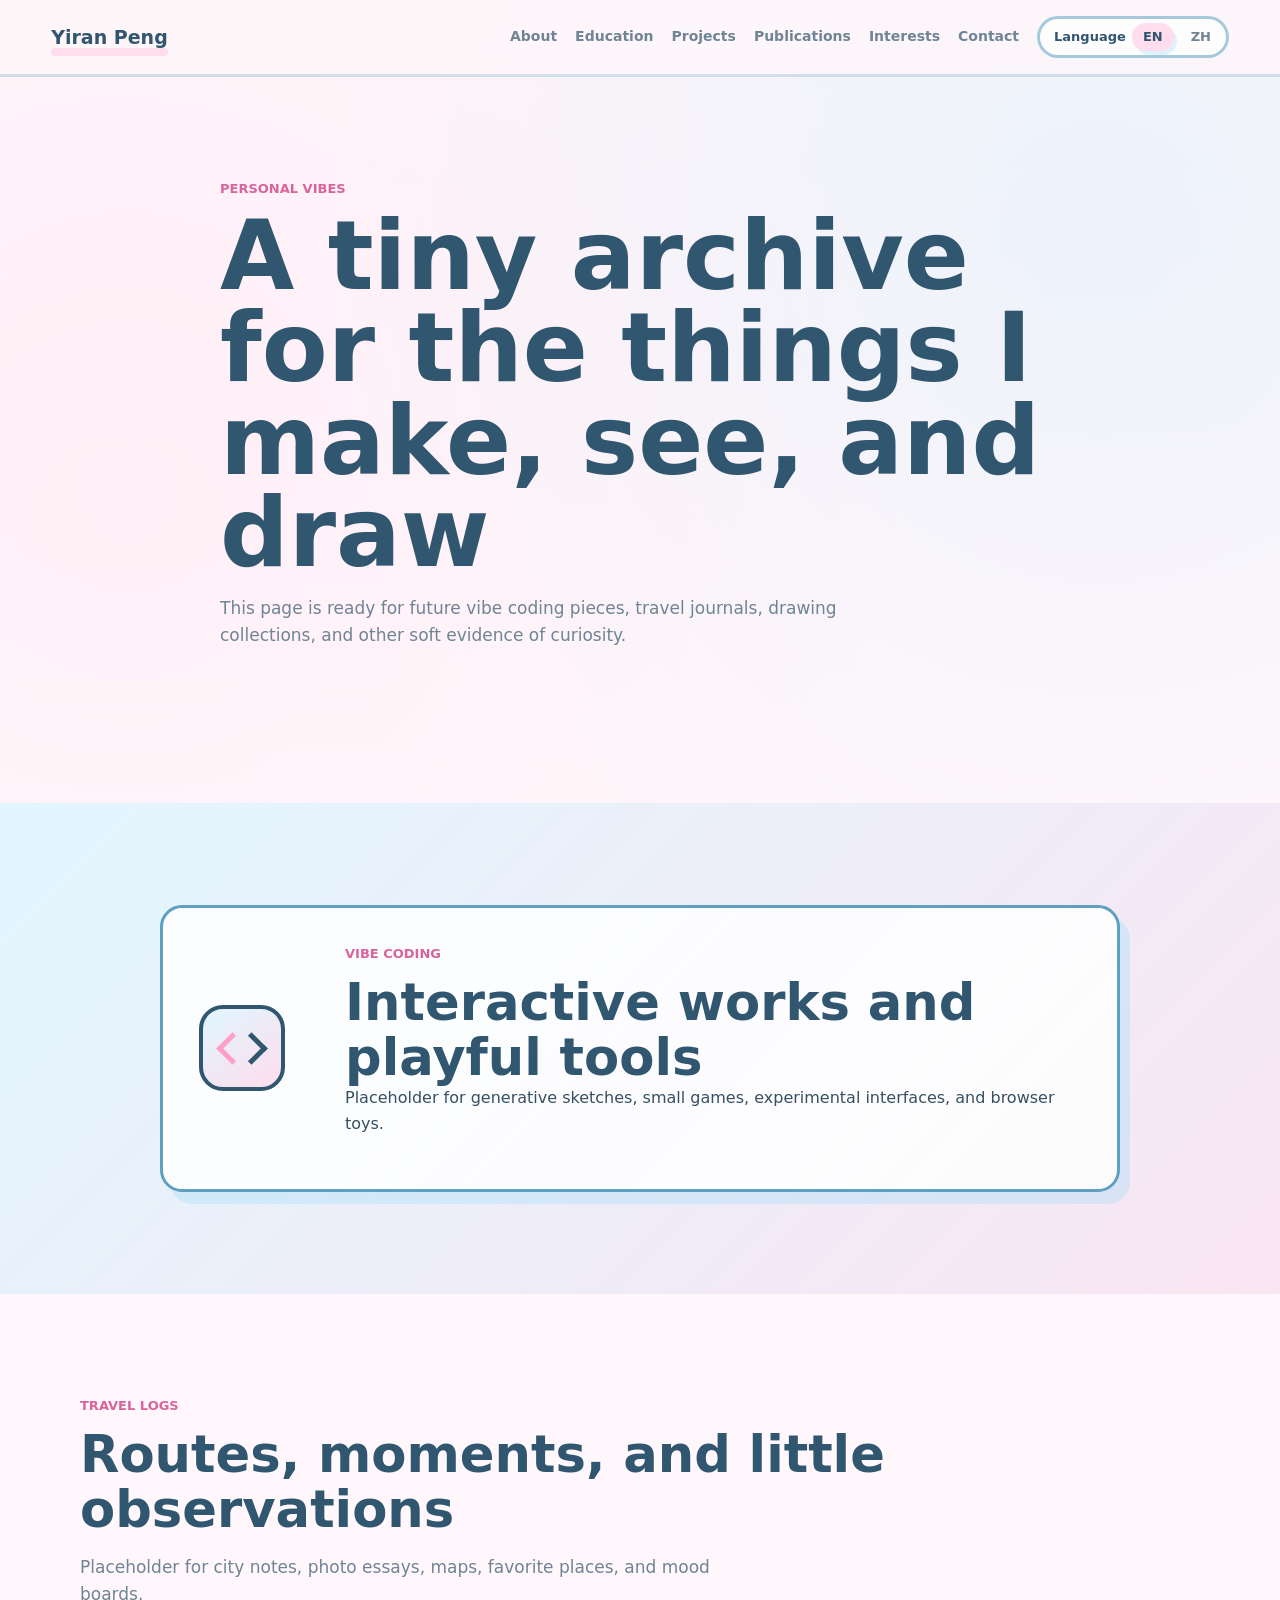
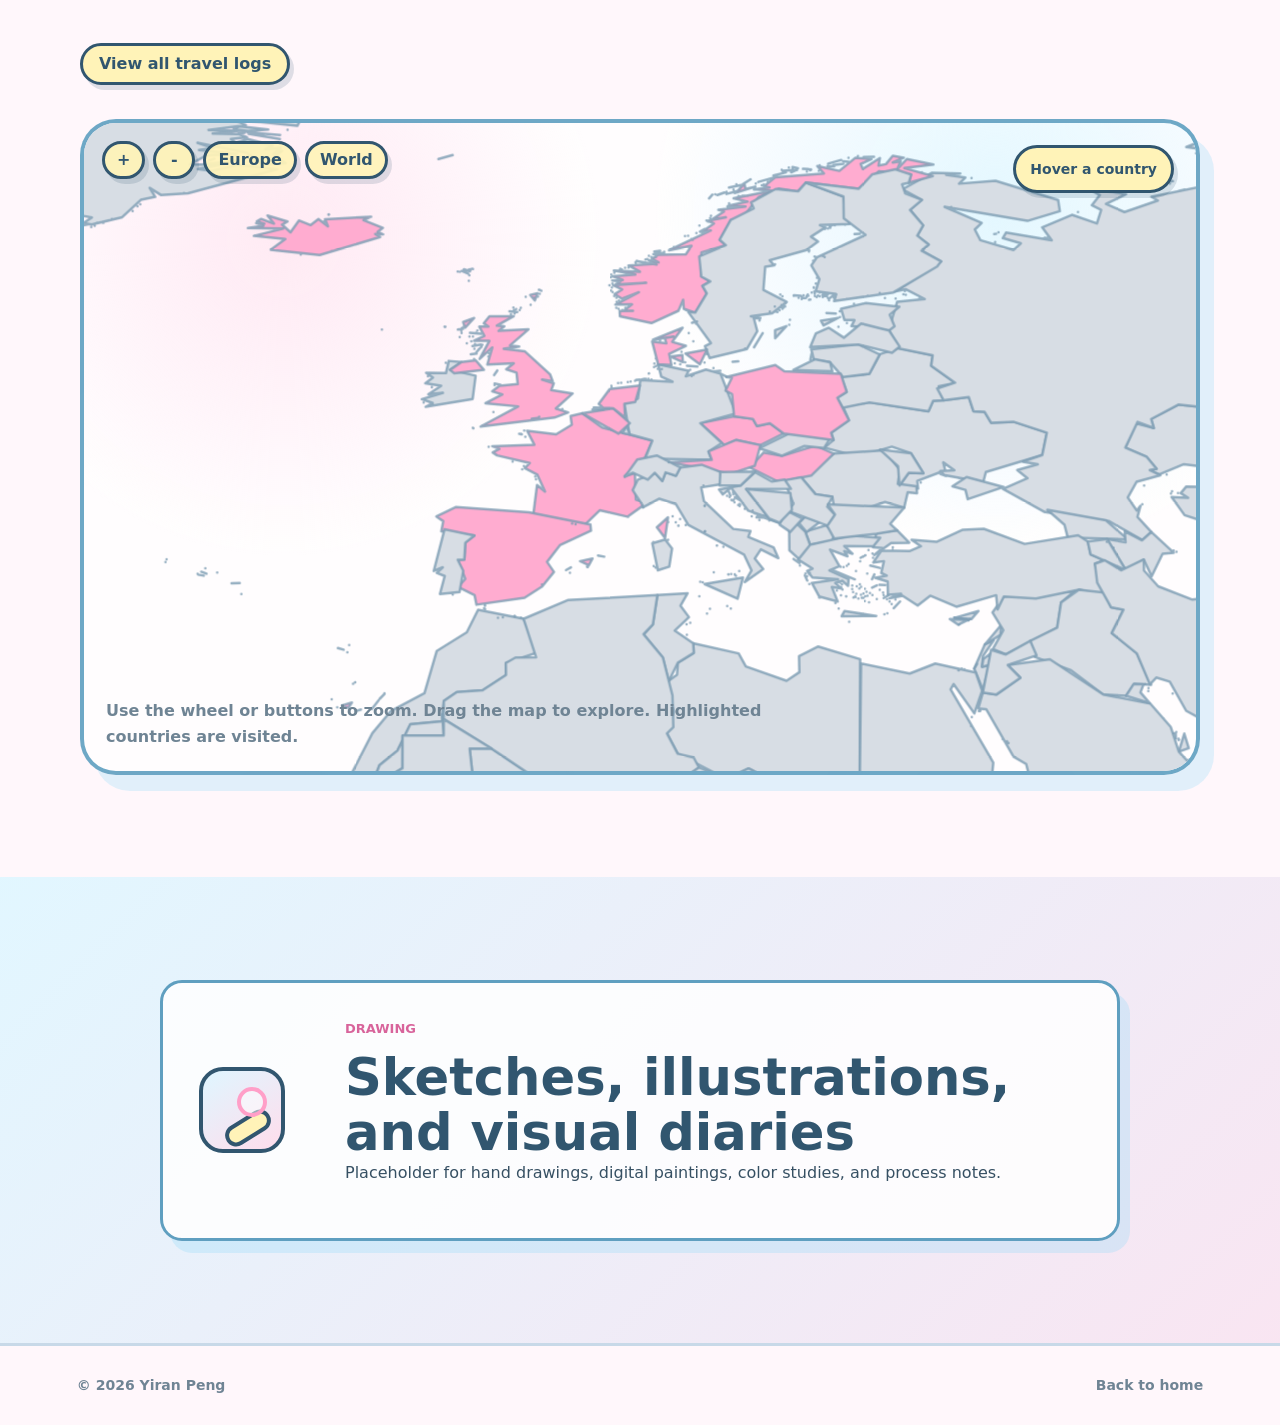
==== interests.html @ 428c1c65 "Add files via upload" ====
<!doctype html>
<html lang="en">
  <head>
    <meta charset="utf-8" />
    <meta name="viewport" content="width=device-width, initial-scale=1" />
    <meta
      name="description"
      content="Yiran Peng's personal interests, vibe coding works, travel logs, and drawings."
    />
    <title>Yiran Peng | Personal Vibes</title>
    <link rel="stylesheet" href="styles.css" />
  </head>
  <body>
    <header class="site-header">
      <a class="brand" href="index.html#top" aria-label="Back to home">Yiran Peng</a>
      <div class="header-actions">
        <nav class="nav" aria-label="Main navigation">
          <a href="index.html#about" data-i18n="nav.about">About</a>
          <a href="index.html#education" data-i18n="nav.education">Education</a>
          <a href="index.html#projects" data-i18n="nav.projects">Projects</a>
          <a href="index.html#publications" data-i18n="nav.publications">Publications</a>
          <a href="interests.html" data-i18n="nav.interests">Interests</a>
          <a href="index.html#contact" data-i18n="nav.contact">Contact</a>
        </nav>
        <div class="language-switch" aria-label="Language">
          <span data-i18n="language.label">Language</span>
          <button type="button" data-lang-switch="en" aria-pressed="true">EN</button>
          <button type="button" data-lang-switch="zh" aria-pressed="false">ZH</button>
        </div>
      </div>
    </header>

    <main id="top">
      <section class="vibes-hero section">
        <div class="section-heading">
          <p class="eyebrow" data-i18n="vibes.eyebrow">Personal Vibes</p>
          <h1 data-i18n="vibes.title">A tiny archive for the things I make, see, and draw</h1>
          <p class="section-intro" data-i18n="vibes.copy">
            This page is ready for future vibe coding pieces, travel journals, drawing collections,
            and other soft evidence of curiosity.
          </p>
        </div>
      </section>

      <section id="vibe-coding" class="section muted">
        <div class="interest-detail">
          <span class="interest-icon code" aria-hidden="true"></span>
          <div>
            <p class="eyebrow" data-i18n="vibes.codeLabel">Vibe Coding</p>
            <h2 data-i18n="vibes.codeTitle">Interactive works and playful tools</h2>
            <p data-i18n="vibes.codeCopy">
              Placeholder for generative sketches, small games, experimental interfaces, and browser toys.
            </p>
          </div>
        </div>
      </section>

      <section id="travel" class="section">
        <div class="section-heading">
          <p class="eyebrow" data-i18n="vibes.travelLabel">Travel Logs</p>
          <h2 data-i18n="vibes.travelTitle">Routes, moments, and little observations</h2>
          <p class="section-intro" data-i18n="vibes.travelCopy">
            Placeholder for city notes, photo essays, maps, favorite places, and mood boards.
          </p>
          <a class="section-link" href="travel.html" data-i18n="travel.viewAll">View all travel logs</a>
        </div>
        <div class="map-panel" aria-label="Interactive travel map">
          <svg xmlns="http://www.w3.org/2000/svg" class="world-map" viewBox="0 0 1000 520" role="img" aria-labelledby="map-title">
          <title id="map-title">Travel map</title>
          <g class="map-layer" data-map-layer>
          <a href="#travel-placeholder" class="map-country" data-country-en="Indonesia" data-country-zh="Indonesia" data-iso="IDN"><path d="M826.95 247.97L826.95 247.97ZM845.70 286.52L847.61 286.07L847.14 287.91L842.98 289.94L845.70 286.52ZM826.58 247.98L827.29 249.30L825.08 249.62L830.59 257.18L827.48 256.78L826.74 262.23L822.84 265.17L823.90 266.43L822.13 270.43L818.51 272.09L817.68 269.28L815.65 269.99L813.99 268.44L810.85 270.32L810.43 267.91L806.29 268.67L805.73 263.89L802.56 259.02L803.72 254.41L807.09 257.54L812.42 255.47L818.18 255.85L821.79 247.32L826.58 247.98ZM891.60 267.51L891.60 286.31L889.31 282.78L885.87 283.95L885.19 280.79L886.78 280.66L884.89 279.99L886.65 280.14L883.50 275.61L872.14 271.12L871.83 268.44L869.19 271.81L868.92 269.48L866.55 268.05L871.34 267.85L872.06 266.09L867.52 266.54L866.62 264.45L863.75 264.08L867.77 261.02L872.16 262.09L872.76 266.87L875.95 269.79L882.89 264.25L891.60 267.51ZM814.99 284.40L814.99 284.40ZM842.07 284.34L842.07 284.34ZM856.20 283.84L856.20 283.84ZM858.42 283.71L858.42 283.71ZM854.84 283.57L854.84 283.57ZM826.85 283.54L826.85 283.54ZM853.38 283.19L853.38 283.19ZM864.18 282.04L864.18 282.04ZM863.80 281.77L863.80 281.77ZM864.37 281.39L864.37 281.39ZM864.68 281.17L864.68 281.17ZM836.00 281.04L836.00 281.04ZM835.44 280.44L835.44 280.44ZM885.43 279.58L885.43 279.58ZM865.55 279.30L865.55 279.30ZM874.19 279.04L874.19 279.04ZM873.91 278.55L873.91 278.55ZM874.56 278.16L874.56 278.16ZM873.27 278.07L873.27 278.07ZM805.29 282.64L792.27 279.56L794.59 276.99L801.00 278.05L802.62 279.79L806.61 280.15L808.36 278.55L812.73 279.85L814.26 282.32L817.75 282.41L818.40 285.25L805.29 282.64ZM844.63 277.22L844.63 277.22ZM868.88 276.20L868.88 276.20ZM867.55 275.93L867.55 275.93ZM843.83 275.93L843.83 275.93ZM843.17 275.15L843.17 275.15ZM860.91 273.09L860.91 273.09ZM853.43 271.04L853.43 271.04ZM839.78 270.15L839.78 270.15ZM868.62 269.98L868.62 269.98ZM840.11 269.88L840.11 269.88ZM854.49 269.55L854.49 269.55ZM854.92 269.14L854.92 269.14ZM855.43 268.43L855.43 268.43ZM844.10 265.83L844.10 265.83ZM845.41 265.66L845.41 265.66ZM843.49 265.52L843.49 265.52ZM843.72 265.51L843.72 265.51ZM801.88 264.95L801.92 264.91L802.01 264.89L802.10 264.90L802.16 264.92L802.11 264.96L802.01 264.97L801.88 264.95ZM853.81 263.95L853.81 263.95ZM803.25 263.63L803.25 263.63ZM803.49 263.38L803.49 263.38ZM790.22 260.78L790.22 260.78ZM785.66 259.16L785.66 259.16ZM786.33 258.20L786.33 258.20ZM787.52 257.97L787.52 257.97ZM786.42 257.71L786.42 257.71ZM790.46 257.69L790.46 257.69ZM787.97 257.57L787.97 257.57ZM787.39 257.35L787.39 257.35ZM835.14 256.90L835.14 256.90ZM834.38 256.88L834.38 256.88ZM832.91 262.53L832.32 259.97L835.65 256.17L844.25 257.60L847.71 255.15L845.34 258.85L833.70 259.45L835.21 264.03L842.93 262.19L836.93 265.25L841.23 272.82L838.07 273.97L835.76 270.11L836.24 267.80L833.90 268.54L834.61 276.25L831.76 276.14L832.35 271.49L829.90 268.93L832.91 262.53ZM854.96 253.46L854.96 253.46ZM856.09 253.16L856.09 253.16ZM780.41 254.73L780.70 253.38L785.98 258.05L784.85 259.51L788.18 259.20L787.07 262.01L789.94 262.98L791.34 266.14L790.36 268.01L791.34 266.60L794.52 268.62L793.69 277.03L792.44 275.73L790.45 277.13L784.20 271.53L775.38 259.24L774.37 254.95L765.07 246.05L765.09 243.66L770.91 244.86L780.41 254.73ZM835.53 288.78L834.58 289.79L830.39 287.52L833.22 286.84L835.53 288.78ZM820.97 285.04L820.97 285.04ZM832.56 284.91L832.56 284.91ZM832.11 284.61L832.11 284.61ZM842.64 283.89L842.64 283.89ZM823.98 283.91L823.79 285.70L821.78 285.47L823.98 283.91ZM830.80 283.49L830.80 283.49ZM831.12 284.88L824.25 285.89L825.54 284.14L828.56 284.96L827.55 283.36L831.12 284.88ZM841.74 283.95L838.28 285.68L832.79 285.25L834.51 283.77L841.74 283.95ZM821.16 283.95L819.82 285.57L817.91 283.46L821.16 283.95ZM802.83 282.41L802.83 282.41ZM821.03 279.95L821.03 279.95ZM813.06 276.54L813.06 276.54ZM784.46 275.61L784.46 275.61ZM821.79 273.76L821.79 273.76ZM823.33 269.80L823.33 269.80ZM823.07 270.74L822.97 269.30L823.07 270.74ZM779.19 269.02L779.19 269.02ZM778.89 269.20L778.41 268.01L778.89 269.20ZM778.35 267.78L778.35 267.78ZM777.29 266.62L777.29 266.62ZM802.68 264.55L802.68 264.55ZM804.89 263.19L804.89 263.19ZM775.76 264.72L774.08 262.76L775.76 264.72ZM773.62 261.33L773.62 261.33ZM773.56 260.46L773.56 260.46ZM786.93 258.19L786.93 258.19ZM787.55 257.64L787.55 257.64ZM788.39 257.44L788.39 257.44ZM787.47 257.76L787.47 257.76ZM788.34 257.54L788.34 257.54ZM788.73 257.12L788.73 257.12ZM791.11 257.02L791.11 257.02ZM798.78 257.00L798.78 257.00ZM787.34 257.07L787.34 257.07ZM786.25 257.70L784.63 256.80L786.25 257.70ZM786.46 257.32L785.07 257.05L786.46 257.32ZM789.30 256.65L789.30 256.65ZM790.71 256.83L789.53 256.84L790.71 256.83ZM784.65 256.41L784.65 256.41ZM784.71 256.06L783.36 255.33L784.71 256.06ZM773.76 255.14L773.76 255.14ZM769.86 254.05L769.86 254.05ZM782.56 254.05L781.92 254.98L782.56 254.05ZM768.46 253.86L768.46 253.86ZM770.36 253.80L770.36 253.80ZM829.44 253.52L829.44 253.52ZM803.08 252.69L803.08 252.69ZM795.12 252.03L795.12 252.03ZM768.00 253.02L765.83 251.82L768.00 253.02ZM802.34 251.41L802.34 251.41ZM799.46 251.29L799.46 251.29ZM793.89 251.34L793.89 251.34ZM795.24 250.82L795.24 250.82ZM826.40 250.37L826.40 250.37ZM795.20 250.29L795.20 250.29ZM826.74 250.07L826.74 250.07ZM827.48 249.90L827.48 249.90ZM826.44 249.96L826.44 249.96ZM827.35 249.02L827.35 249.02ZM826.94 248.12L826.94 248.12ZM801.10 248.81L799.97 248.38L801.10 248.81ZM800.01 246.21L800.01 246.21ZM764.38 243.74L764.38 243.74ZM764.21 243.50L764.21 243.50ZM764.84 242.97L764.84 242.97ZM842.75 290.60L841.17 291.47L842.75 290.60ZM838.72 290.13L838.72 290.13ZM842.96 289.32L842.96 289.32ZM844.24 283.77L842.30 284.63L844.24 283.77ZM845.30 283.75L844.19 284.43L845.30 283.75ZM885.83 284.09L885.83 284.09ZM847.59 283.74L845.37 284.30L847.59 283.74ZM855.81 283.49L855.81 283.49ZM864.19 283.49L863.23 284.12L864.19 283.49ZM860.67 282.76L860.67 282.76ZM852.32 282.32L849.37 283.13L852.32 282.32ZM854.08 281.75L854.08 281.75ZM885.94 281.79L885.84 283.33L882.33 284.34L883.58 281.84L885.94 281.79ZM865.83 280.88L864.21 283.11L865.83 280.88ZM866.62 280.77L866.62 280.77ZM857.42 280.62L857.42 280.62ZM816.79 279.98L813.04 280.39L816.79 279.98ZM792.40 278.86L792.40 278.86ZM873.57 279.00L872.43 279.72L872.51 277.85L873.57 279.00ZM834.85 277.15L834.67 278.71L834.85 277.15ZM791.20 276.64L791.20 276.64ZM868.89 276.72L868.89 276.72ZM874.33 277.79L872.99 277.68L873.63 275.68L874.33 277.79ZM869.96 275.34L869.01 277.32L869.96 275.34ZM839.08 275.07L839.08 275.07ZM865.93 273.56L865.93 273.56ZM841.06 274.20L839.70 275.54L839.95 273.71L841.06 274.20ZM865.57 272.80L865.57 272.80ZM842.08 275.09L840.46 275.91L841.78 272.67L842.08 275.09ZM871.00 272.23L871.00 272.23ZM864.91 271.91L864.91 271.91ZM864.54 271.52L864.54 271.52ZM842.23 271.54L842.23 271.54ZM865.12 271.66L865.12 271.66ZM857.77 270.52L857.77 270.52ZM842.16 270.32L842.16 270.32ZM857.02 270.21L857.02 270.21ZM856.47 270.15L855.37 270.87L856.47 270.15ZM857.56 270.18L857.56 270.18ZM853.45 270.03L851.93 271.16L849.98 269.38L853.45 270.03ZM796.97 268.46L796.97 268.46ZM797.50 268.26L797.50 268.26ZM798.32 268.29L798.32 268.29ZM863.54 270.32L855.12 269.17L859.84 268.03L863.54 270.32ZM865.55 267.61L865.55 267.61ZM800.82 268.23L798.90 269.33L799.08 267.40L800.82 268.23ZM873.84 266.98L873.84 266.98ZM873.29 265.79L873.29 265.79ZM850.19 266.89L849.81 265.68L850.19 266.89ZM844.05 265.63L844.05 265.63ZM850.91 265.26L848.15 265.35L850.91 265.26ZM842.04 265.10L842.04 265.10ZM872.88 265.02L872.88 265.02ZM862.18 265.46L860.32 265.44L862.18 265.46ZM848.10 265.14L845.36 265.40L848.10 265.14ZM880.13 265.10L876.17 264.65L880.13 265.10ZM796.58 267.40L795.92 268.97L792.04 265.68L794.20 264.32L796.58 267.40ZM875.79 264.27L875.79 264.27ZM855.96 264.60L853.83 264.72L855.96 264.60ZM854.69 263.51L854.69 263.51ZM843.06 263.65L841.14 264.17L843.06 263.65ZM860.98 263.36L860.98 263.36ZM875.00 262.94L875.00 262.94ZM864.05 262.89L862.92 262.81L864.05 262.89ZM863.66 262.25L862.22 262.68L863.66 262.25ZM878.82 263.16L876.03 261.84L878.82 263.16ZM853.60 262.15L853.60 262.15ZM862.99 261.26L862.99 261.26ZM838.48 261.16L838.48 261.16ZM790.41 261.15L790.41 261.15ZM838.97 260.96L838.97 260.96ZM855.25 262.21L853.66 260.98L855.25 262.21ZM853.43 261.42L853.43 261.42ZM788.09 260.78L788.09 260.78ZM839.49 260.71L839.49 260.71ZM839.91 260.76L839.91 260.76ZM837.71 260.53L837.71 260.53ZM864.72 260.69L861.71 260.58L864.72 260.69ZM791.47 260.69L790.10 260.56L791.47 260.69ZM859.82 260.39L859.82 260.39ZM854.06 260.01L854.06 260.01ZM790.27 259.79L790.27 259.79ZM790.80 259.79L790.80 259.79ZM790.02 259.02L790.02 259.02ZM853.89 258.90L853.89 258.90ZM789.49 257.95L789.49 257.95ZM853.83 258.20L853.83 258.20ZM789.68 257.95L789.68 257.95ZM853.81 257.73L853.81 257.73ZM789.52 257.46L789.52 257.46ZM772.02 257.12L771.40 258.35L769.62 255.91L772.02 257.12ZM848.04 255.52L848.04 255.52ZM854.63 260.60L853.89 256.51L855.69 253.63L854.52 257.29L857.55 255.46L856.15 257.76L858.05 259.40L855.31 258.74L856.78 262.63L854.63 260.60ZM848.42 253.10L848.42 253.10ZM857.46 252.82L856.30 254.24L857.46 252.82ZM848.45 251.93L848.45 251.93ZM849.03 249.98L849.03 249.98ZM852.07 248.87L852.07 248.87ZM851.82 248.50L851.82 248.50ZM852.42 247.49L852.42 247.49ZM839.89 284.36L839.89 284.36ZM838.08 283.95L838.08 283.95ZM838.28 281.21L838.28 281.21ZM818.32 280.60L818.32 280.60ZM817.69 280.48L817.69 280.48ZM842.68 264.83L842.68 264.83ZM839.28 261.11L839.28 261.11ZM861.30 282.43L861.30 282.43ZM861.13 282.32L861.13 282.32ZM860.21 281.87L860.21 281.87ZM858.68 280.20L858.68 280.20ZM859.68 279.52L859.68 279.52ZM861.15 278.28L861.15 278.28ZM854.31 275.92L854.32 275.91L854.34 275.94L854.31 275.92ZM854.32 275.86L854.32 275.89L854.29 275.88L854.32 275.86ZM854.97 275.63L855.00 275.60L855.01 275.62L854.97 275.63ZM854.94 275.45L854.94 275.43L854.96 275.46L854.94 275.45ZM866.63 275.36L866.63 275.36ZM860.44 273.07L860.45 273.05L860.50 273.07L860.47 273.11L860.44 273.07ZM873.08 257.81L873.08 257.81ZM864.55 257.06L864.55 257.04L864.57 257.01L864.57 257.03L864.55 257.06ZM864.60 256.91L864.62 256.89L864.64 256.90L864.64 256.93L864.63 256.96L864.60 256.98L864.59 256.96L864.60 256.91ZM851.10 256.13L851.10 256.13ZM848.32 253.88L848.32 253.88ZM851.64 243.95L851.66 243.92L851.67 243.93L851.66 243.96L851.65 243.97L851.64 243.95ZM837.82 290.63L837.82 290.63ZM821.92 280.53L821.92 280.53ZM874.24 278.79L874.24 278.79ZM806.75 276.86L806.75 276.86ZM872.81 276.64L872.81 276.64ZM871.09 267.11L871.09 267.11ZM843.33 264.63L843.33 264.63ZM856.58 262.86L856.58 262.86ZM860.84 261.18L860.84 261.18ZM773.74 259.54L773.74 259.54ZM790.90 257.83L790.95 257.84L790.98 257.87L790.97 257.91L790.94 257.93L790.92 257.91L790.89 257.87L790.90 257.83ZM790.72 257.56L790.72 257.56ZM847.70 254.80L847.70 254.80ZM853.14 246.21L853.16 246.23L853.18 246.27L853.16 246.31L853.12 246.27L853.12 246.22L853.12 246.21L853.14 246.21Z" /></a>
          <a href="#travel-placeholder" class="map-country" data-country-en="Malaysia" data-country-zh="Malaysia" data-iso="MYS"><path d="M826.95 247.97L826.95 247.97ZM783.54 241.92L787.36 246.11L787.34 251.56L789.66 256.05L787.55 256.33L782.96 253.08L779.75 248.78L778.24 240.66L780.89 243.74L783.54 241.92ZM819.85 245.82L824.38 239.70L827.02 241.36L826.30 243.05L831.30 244.97L828.38 245.65L829.57 247.18L827.79 247.78L821.79 247.32L818.18 255.85L812.42 255.47L807.09 257.54L804.61 255.39L804.57 253.98L809.40 256.09L809.61 252.18L813.91 250.87L816.60 246.73L818.41 248.40L819.49 245.80L820.41 247.54L819.85 245.82ZM828.39 243.08L828.39 243.08ZM809.48 253.09L809.21 251.96L809.48 253.09ZM789.51 251.95L789.51 251.95ZM829.80 247.02L829.80 247.02ZM829.20 246.57L829.20 246.57ZM820.13 244.50L820.13 244.50ZM778.64 244.25L778.64 244.25ZM777.18 241.97L777.18 241.97ZM777.50 241.61L777.50 241.61ZM826.30 240.45L826.30 240.45ZM825.01 238.75L825.01 238.75ZM825.48 238.79L825.48 238.79ZM781.31 251.20L781.30 251.23L781.28 251.25L781.23 251.26L781.21 251.23L781.23 251.19L781.29 251.17L781.31 251.20ZM781.49 251.18L781.49 251.18Z" /></a>
          <a href="#travel-placeholder" class="map-country" data-country-en="Chile" data-country-zh="Chile" data-iso="CHL"><path d="M306.92 310.57L309.87 316.14L308.98 318.99L311.42 325.92L313.85 326.45L312.88 329.42L309.52 331.56L310.19 338.13L306.52 342.04L304.05 350.10L306.03 358.90L302.24 366.42L303.23 371.47L300.79 374.40L299.59 383.05L300.39 388.20L302.44 388.70L299.75 389.37L301.90 390.77L300.87 394.88L298.35 400.95L295.59 403.09L296.73 406.61L299.16 406.32L300.10 410.14L309.87 411.12L303.16 412.31L301.99 415.67L298.74 414.29L300.52 414.62L301.67 412.33L298.44 413.34L298.99 414.66L296.38 413.55L301.19 411.84L297.62 411.67L296.67 413.41L295.66 412.52L297.48 411.66L295.28 412.29L295.18 410.31L297.77 410.04L298.55 411.52L298.70 409.61L296.50 408.69L298.47 409.47L296.44 409.08L296.60 410.49L296.15 409.22L296.34 410.70L294.72 409.14L295.29 407.74L293.73 407.16L295.66 405.61L294.33 406.82L292.51 404.97L294.84 405.28L293.43 404.30L294.76 404.67L293.48 403.84L295.24 403.77L294.94 401.68L293.77 403.08L293.14 401.65L294.74 399.85L292.69 398.77L296.59 398.68L292.40 397.85L294.32 397.54L292.98 397.03L294.09 395.28L289.70 394.78L293.45 392.28L295.16 394.43L295.80 391.31L297.69 391.21L296.12 389.97L298.34 388.57L296.42 387.55L299.16 379.54L295.79 380.77L294.61 378.59L296.60 373.87L295.33 367.89L301.04 356.90L301.33 343.60L305.39 321.92L304.46 312.98L306.92 310.57ZM309.33 418.31L299.98 417.46L308.35 417.35L305.06 415.52L307.35 414.14L304.24 414.00L304.40 412.41L307.17 411.53L309.37 412.07L309.33 418.31ZM275.67 357.55L275.67 357.55ZM281.14 357.09L281.14 357.09ZM196.58 338.27L196.58 338.27ZM207.06 336.45L207.03 336.43L207.04 336.43L207.05 336.43L207.05 336.44L207.06 336.45ZM278.05 336.11L278.08 336.13L278.08 336.14L278.06 336.15L278.03 336.15L278.05 336.11ZM277.51 335.88L277.51 335.88L277.52 335.89L277.53 335.90L277.53 335.90L277.50 335.91L277.48 335.91L277.51 335.88ZM313.21 421.31L313.21 421.31ZM313.63 421.28L313.63 421.28ZM312.50 421.26L311.35 421.31L312.50 421.26ZM313.24 421.12L313.24 421.12ZM312.84 421.06L312.84 421.06ZM312.10 420.33L312.10 420.33ZM306.35 419.89L306.35 419.89ZM305.52 419.77L305.52 419.77ZM314.29 419.67L314.29 419.67ZM315.48 419.42L315.48 419.42ZM314.25 418.96L314.25 418.96ZM311.11 420.70L305.47 419.32L309.89 418.71L308.18 419.06L311.11 420.70ZM311.44 419.59L310.15 418.66L313.74 419.16L311.44 419.59ZM304.74 419.13L302.74 418.79L304.74 419.13ZM305.82 418.88L307.88 418.76L305.82 418.88ZM304.38 418.44L304.38 418.44ZM302.82 418.68L301.50 418.54L302.82 418.68ZM300.15 418.03L300.15 418.03ZM299.06 416.96L299.06 416.96ZM304.49 416.54L304.49 416.54ZM299.18 416.23L299.18 416.23ZM296.72 416.21L296.72 416.21ZM301.03 416.23L302.81 416.77L301.03 416.23ZM299.96 416.58L300.96 415.79L299.96 416.58ZM304.29 414.88L303.65 416.54L304.29 414.88ZM294.93 414.47L294.93 414.47ZM296.13 414.31L294.99 414.37L296.13 414.31ZM298.53 416.22L295.51 414.88L298.71 414.77L298.53 416.22ZM294.04 413.81L294.04 413.81ZM296.02 412.72L296.02 412.72ZM296.65 414.03L292.36 412.40L296.65 414.03ZM296.30 412.23L296.30 412.25L296.20 412.33L296.14 412.35L296.11 412.33L296.19 412.27L296.21 412.25L296.30 412.23ZM294.90 412.25L294.90 412.25ZM292.58 411.35L292.58 411.35ZM295.08 411.32L295.08 411.32ZM294.10 411.37L293.29 410.59L294.10 411.37ZM292.25 410.74L292.25 410.74ZM293.49 410.41L293.49 410.41ZM293.08 410.16L293.08 410.16ZM295.26 410.76L294.18 410.01L295.26 410.76ZM292.36 410.35L292.36 410.35ZM291.50 409.88L291.50 409.88ZM293.24 409.77L293.24 409.77ZM295.03 409.46L295.03 409.46ZM291.97 410.23L292.04 409.12L291.97 410.23ZM294.60 409.47L294.60 409.47ZM293.90 408.57L293.90 408.57ZM291.60 408.29L290.80 409.15L291.60 408.29ZM295.02 408.08L295.02 408.08ZM292.39 408.40L292.39 408.40ZM292.04 407.68L292.04 407.68ZM293.28 407.65L293.28 407.65ZM293.75 408.01L293.75 408.01ZM293.37 407.28L291.76 407.19L293.37 407.28ZM291.93 406.75L291.93 406.75ZM291.72 406.75L291.72 406.75ZM292.75 405.93L292.75 405.93ZM291.32 405.87L290.38 406.65L291.32 405.87ZM293.58 406.85L292.57 405.81L293.58 406.85ZM292.27 405.83L292.27 405.83ZM291.55 405.28L290.55 404.56L291.55 405.28ZM290.42 403.79L290.42 403.79ZM290.22 402.65L290.22 402.65ZM291.94 401.78L291.94 401.78ZM290.12 402.27L290.12 402.27ZM291.07 401.60L289.85 401.30L291.07 401.60ZM291.37 401.47L291.37 401.47ZM291.12 403.78L290.38 402.44L292.93 400.71L293.13 404.28L291.91 404.23L292.65 402.57L291.12 403.78ZM291.43 400.51L291.43 400.51ZM291.60 400.66L291.60 400.66ZM290.73 400.47L290.73 400.47ZM290.75 400.26L290.75 400.26ZM293.13 399.98L293.13 399.98ZM294.19 400.05L294.19 400.05ZM293.07 399.68L293.07 399.68ZM293.06 400.35L291.57 400.12L292.40 399.03L293.06 400.35ZM292.93 399.60L292.93 399.60ZM291.22 399.53L291.22 399.53ZM291.25 400.57L290.18 398.80L291.25 400.57ZM290.91 398.75L292.42 398.97L290.91 398.75ZM293.30 398.49L294.98 398.34L293.30 398.49ZM291.16 398.18L291.16 398.18ZM291.99 397.83L291.99 397.83ZM293.14 395.99L293.14 395.99ZM294.24 395.84L294.24 395.84ZM295.21 393.03L295.21 393.03ZM295.26 392.67L295.26 392.67ZM292.35 392.33L291.46 393.16L292.35 392.33ZM295.16 392.29L295.16 392.29ZM294.65 392.15L294.65 392.15ZM292.25 391.83L292.25 391.83ZM292.90 391.66L292.90 391.66ZM294.25 392.00L294.25 392.00ZM293.05 392.12L293.05 392.12ZM295.37 391.26L295.37 391.26ZM294.76 391.36L294.76 391.36ZM292.90 391.58L292.90 391.58ZM294.93 391.14L294.93 391.14ZM293.50 390.98L293.50 390.98ZM294.93 390.77L294.93 390.77ZM293.68 390.60L293.68 390.60ZM295.19 390.62L293.75 390.32L295.19 390.62ZM293.69 389.84L293.69 389.84ZM294.55 389.45L294.55 389.45ZM294.64 389.39L294.64 389.39ZM291.41 389.41L291.41 389.41ZM295.54 389.26L295.54 389.26ZM293.50 389.44L293.50 389.44ZM293.10 388.95L293.10 388.95ZM294.65 388.93L293.29 389.09L294.65 388.93ZM292.29 388.79L292.29 388.79ZM295.39 389.07L295.39 389.07ZM293.91 388.53L293.91 388.53ZM294.34 388.55L294.34 388.55ZM293.35 388.69L293.35 388.69ZM295.03 388.33L295.03 388.33ZM296.16 388.81L298.00 388.64L296.16 388.81ZM295.20 388.34L295.20 388.34ZM294.36 388.14L294.36 388.14ZM296.49 388.23L296.49 388.23ZM294.82 388.08L294.82 388.08ZM293.37 387.83L293.37 387.83ZM295.16 387.88L295.16 387.88ZM294.14 387.77L294.14 387.77ZM293.68 387.54L293.68 387.54ZM294.77 387.45L294.77 387.45ZM293.62 387.15L293.62 387.15ZM295.15 386.98L295.15 386.98ZM296.59 387.15L296.59 387.15ZM294.04 386.61L294.04 386.61ZM292.17 386.06L292.17 386.06ZM295.52 384.04L295.52 384.04ZM295.54 383.01L295.54 383.01ZM296.08 382.85L296.08 382.85ZM296.98 382.05L296.98 382.05ZM298.49 381.74L298.49 381.74ZM293.51 385.04L294.27 380.77L295.62 380.75L295.83 384.59L293.51 385.04ZM296.98 380.88L296.98 380.88ZM297.12 417.32L297.12 417.32ZM304.44 416.23L304.44 416.23ZM303.65 412.67L303.65 412.67ZM293.26 411.68L293.26 411.68ZM293.12 411.12L293.12 411.12ZM294.96 409.83L294.96 409.83ZM293.45 408.31L293.45 408.31ZM291.75 405.28L291.75 405.28ZM293.26 403.33L293.26 403.33ZM292.64 398.08L292.64 398.08ZM290.77 394.87L290.77 394.87ZM293.74 385.23L293.74 385.23ZM295.30 384.77L295.30 384.77ZM297.20 383.34L297.20 383.34ZM296.37 383.15L296.37 383.15ZM294.77 370.82L294.77 370.82ZM295.72 366.86L295.72 366.86Z" /></a>
          <a href="#travel-placeholder" class="map-country" data-country-en="Bolivia" data-country-zh="Bolivia" data-iso="BOL"><path d="M306.92 310.57L308.80 307.17L307.14 305.14L309.21 296.12L306.73 291.64L309.40 292.10L318.29 287.96L319.42 294.62L332.02 299.86L332.89 306.99L337.92 307.03L337.78 309.80L340.37 312.69L338.45 318.25L335.86 315.72L328.46 316.75L325.97 324.23L322.41 323.56L321.32 326.07L320.57 324.15L316.05 322.94L311.75 326.12L308.98 318.99L309.87 316.14L306.92 310.57Z" /></a>
          <a href="#travel-placeholder" class="map-country" data-country-en="Peru" data-country-zh="Peru" data-iso="PER"><path d="M306.92 310.57L304.46 312.98L289.08 302.32L280.60 283.74L274.64 277.43L274.09 272.93L275.53 270.80L277.00 269.87L276.43 272.81L280.38 274.48L282.36 269.79L290.07 264.44L289.94 260.31L292.15 260.49L297.40 267.01L302.80 266.35L305.42 267.84L303.52 270.93L305.59 272.46L297.45 274.83L294.39 281.79L296.63 287.18L299.46 288.91L304.10 287.24L303.77 291.81L306.73 291.64L309.21 296.12L307.14 305.14L308.80 307.17L306.92 310.57ZM288.35 301.21L288.35 301.21ZM287.66 299.95L287.66 299.95ZM285.46 294.86L285.46 294.86ZM275.44 278.44L275.44 278.44Z" /></a>
          <a href="#travel-placeholder" class="map-country" data-country-en="Argentina" data-country-zh="Argentina" data-iso="ARG"><path d="M313.35 325.93L316.05 322.94L320.57 324.15L321.32 326.07L322.37 323.58L325.54 323.57L330.54 328.77L339.57 332.74L337.21 338.91L345.13 339.28L347.80 336.97L348.33 333.88L350.94 335.86L350.47 338.45L345.08 341.56L339.20 348.26L337.30 359.05L340.98 361.83L340.65 363.97L342.58 365.73L340.12 370.13L333.90 372.20L326.72 372.08L327.27 377.37L325.75 378.56L319.08 377.99L319.43 381.60L322.86 381.56L323.28 383.50L319.59 383.22L321.38 384.17L318.53 386.14L318.00 389.80L312.28 392.87L314.48 395.80L317.38 396.37L315.59 398.27L317.33 398.52L312.34 401.60L311.40 404.44L308.30 404.47L310.14 404.87L307.19 407.58L308.44 408.95L306.62 409.14L309.90 411.35L300.10 410.14L299.16 406.32L296.73 406.61L295.63 404.25L300.87 394.88L301.90 390.77L299.75 389.37L302.44 388.70L300.39 388.20L299.59 383.05L300.79 374.40L303.23 371.47L302.24 366.42L306.03 358.90L303.98 350.43L306.52 342.04L310.19 338.13L309.52 331.56L312.95 329.34L313.35 325.93ZM309.29 418.56L309.29 418.56ZM309.33 418.26L309.37 412.07L312.30 415.73L319.05 417.87L309.33 418.26ZM322.53 418.11L320.11 418.40L322.53 418.11ZM328.04 373.06L328.04 373.06ZM327.54 372.73L327.54 372.73ZM327.35 376.64L327.35 376.64ZM327.45 375.93L327.45 375.93Z" /></a>
          <a href="#travel-placeholder" class="map-country" data-country-en="Dhekelia Sovereign Base Area" data-country-zh="Dhekelia Sovereign Base Area" data-iso="-99"><path d="M593.84 158.96L593.84 158.96ZM593.73 158.89L593.73 158.89Z" /></a>
          <a href="#travel-placeholder" class="map-country" data-country-en="Cyprus" data-country-zh="Cyprus" data-iso="CYP"><path d="M593.84 158.96L593.84 158.96ZM593.73 158.89L593.73 158.89ZM593.62 158.92L591.56 159.97L589.64 158.68L593.62 158.92ZM594.16 158.71L594.16 158.71Z" /></a>
          <a href="#travel-placeholder" class="map-country" data-country-en="India" data-country-zh="India" data-iso="IND"><path d="M716.11 157.46L721.15 165.35L717.74 165.97L718.74 169.55L725.01 172.72L722.32 176.69L729.87 180.57L744.38 183.83L744.72 179.32L746.14 178.81L747.49 182.52L755.22 182.57L754.35 179.54L757.15 179.55L762.78 175.31L766.87 175.16L767.51 177.90L770.45 179.13L769.78 181.75L767.06 181.26L764.23 183.12L761.48 191.08L759.19 190.48L757.99 196.57L756.28 191.51L754.41 193.72L753.16 191.74L756.90 187.99L749.50 186.95L749.04 184.25L745.48 183.12L744.69 185.38L747.18 186.95L744.50 188.80L746.49 189.84L747.45 197.55L746.28 195.85L745.15 197.73L744.18 195.22L744.90 196.19L741.44 198.39L740.07 202.22L736.86 202.86L728.63 212.10L723.00 214.64L721.82 230.26L719.20 232.63L720.70 233.54L717.81 233.71L715.31 236.67L712.62 234.25L704.02 213.58L701.80 202.65L702.55 195.66L700.41 195.64L700.29 198.74L696.50 200.15L691.51 195.59L695.84 193.25L693.29 194.25L690.07 192.27L691.17 191.02L689.29 191.79L690.96 189.71L697.45 189.48L693.15 181.64L695.39 179.08L699.65 179.23L709.33 166.80L705.56 164.15L705.33 159.92L710.54 160.31L716.11 157.46ZM724.91 214.37L724.91 214.37ZM704.57 230.87L704.57 230.87ZM704.62 230.69L704.62 230.69ZM701.80 229.47L701.80 229.47ZM701.52 228.86L701.52 228.86L701.50 228.88L701.50 228.87L701.51 228.86L701.52 228.86L701.52 228.86ZM704.64 228.71L704.67 228.72L704.68 228.72L704.66 228.73L704.65 228.73L704.64 228.72L704.64 228.71L704.64 228.71ZM702.08 227.88L702.08 227.88ZM702.81 226.77L702.81 226.81L702.80 226.82L702.79 226.84L702.79 226.81L702.79 226.79L702.80 226.77L702.81 226.77ZM701.99 226.22L701.99 226.22ZM760.76 224.56L760.70 224.58L760.70 224.55L760.72 224.52L760.76 224.56ZM761.89 221.16L761.92 221.22L761.87 221.23L761.84 221.20L761.89 221.16ZM760.89 239.71L760.89 239.71ZM760.36 238.71L760.36 238.71ZM759.53 237.02L759.53 237.02ZM759.91 236.89L759.91 236.89ZM759.81 236.79L759.81 236.79ZM702.99 235.98L702.99 235.98ZM758.71 236.20L758.71 236.20ZM760.02 235.31L760.02 235.31ZM757.81 233.33L757.81 233.33ZM757.18 228.88L757.18 228.88ZM757.43 227.03L757.43 227.03ZM756.30 226.52L756.30 226.52ZM758.45 225.45L758.45 225.45ZM758.62 224.78L758.62 224.78ZM757.59 222.52L757.59 222.52ZM758.48 221.62L757.55 226.79L758.48 221.62ZM758.44 220.52L758.44 220.52ZM746.87 197.61L746.87 197.61ZM744.58 197.30L744.58 197.30ZM746.21 196.67L746.21 196.67ZM744.67 196.88L744.67 196.88ZM700.48 228.77L700.48 228.77ZM702.19 227.47L702.19 227.47Z" /></a>
          <a href="travel.html#travel-china" class="map-country visited" data-country-en="China" data-country-zh="中国" data-iso="CHN"><path d="M719.22 163.55L719.38 160.88L716.79 157.47L711.57 156.56L710.69 154.14L706.62 152.75L708.79 151.95L707.88 148.91L705.05 148.53L704.54 146.04L707.88 142.97L711.98 143.45L713.50 141.52L722.86 138.57L724.43 135.35L723.59 130.79L721.83 130.28L729.28 129.64L730.62 123.63L737.50 124.07L738.11 120.30L741.28 118.14L743.93 117.97L744.40 119.74L750.96 122.32L752.91 125.47L752.43 129.46L764.99 132.08L767.66 136.57L782.01 137.11L791.59 139.86L806.69 136.45L810.93 133.77L809.44 131.77L811.00 129.76L815.57 130.75L826.09 125.46L832.93 125.21L829.28 121.43L821.98 122.25L820.87 120.95L824.12 116.07L827.32 116.97L831.43 115.29L835.50 109.44L833.42 107.58L835.76 106.08L843.37 105.26L848.95 106.71L854.27 116.16L862.98 118.82L863.95 122.25L874.22 120.57L869.72 129.69L863.70 130.46L864.67 134.68L862.59 137.13L860.78 135.79L860.29 137.39L855.65 138.68L855.96 140.47L851.89 139.43L844.83 144.90L836.61 148.14L838.73 146.18L836.73 145.81L839.73 142.99L838.52 141.57L830.35 146.96L826.99 147.01L826.99 149.13L830.42 149.94L830.96 152.59L835.38 150.70L840.80 151.93L840.30 153.41L833.60 155.35L831.09 158.89L838.67 168.27L832.26 166.53L838.75 170.50L833.74 172.76L839.25 173.61L837.34 174.71L838.81 174.51L837.84 176.99L836.51 176.67L837.93 178.13L834.89 178.79L833.71 183.02L832.09 182.72L833.19 183.83L830.82 184.47L832.49 184.88L832.37 186.74L827.20 189.32L823.60 193.73L816.36 195.14L815.05 193.28L815.23 196.00L814.35 194.78L813.64 196.86L806.55 198.07L806.33 201.49L804.43 197.18L798.19 197.60L796.26 196.53L796.64 194.14L792.53 192.50L788.78 194.98L782.47 195.06L782.66 198.92L780.79 197.12L778.23 198.07L775.40 196.00L776.49 193.77L774.61 193.04L774.63 190.25L770.88 190.83L771.67 187.09L774.14 185.28L774.11 180.33L771.31 177.63L767.51 177.90L767.06 175.16L762.78 175.31L755.42 179.91L750.63 178.08L747.14 181.10L746.14 178.81L738.83 179.44L728.02 172.38L725.27 173.28L718.74 169.55L717.74 165.97L721.17 165.45L719.22 163.55ZM808.36 203.14L804.75 207.40L801.90 206.51L803.49 202.52L807.44 201.75L808.36 203.14ZM811.01 197.43L811.01 197.43ZM812.90 197.27L812.90 197.27ZM813.46 197.10L813.46 197.10ZM814.98 196.36L814.98 196.36ZM814.90 195.99L814.90 195.99ZM815.54 194.18L815.54 194.18ZM825.20 192.19L825.20 192.19ZM826.30 191.38L826.30 191.38ZM831.40 184.79L831.40 184.79ZM836.82 178.71L836.82 178.71ZM839.55 172.43L839.55 172.43ZM840.00 172.01L840.00 172.01ZM838.44 169.36L838.44 169.36ZM833.00 167.19L833.00 167.19ZM839.78 146.85L839.78 146.85ZM840.66 146.66L840.66 146.66ZM840.79 146.58L840.79 146.58ZM837.28 145.96L837.28 145.96ZM841.57 145.84L841.57 145.84ZM807.21 199.45L807.21 199.45ZM807.08 199.23L807.08 199.23ZM807.27 198.78L807.27 198.78ZM828.03 189.06L828.03 189.06ZM832.91 186.23L832.91 186.23ZM838.77 175.88L838.77 175.88ZM839.29 174.10L839.29 174.10ZM839.99 173.67L839.99 173.67ZM838.56 173.11L838.56 173.11ZM839.80 173.26L839.80 173.26ZM838.46 168.69L836.60 168.18L838.46 168.69ZM808.88 214.43L808.88 214.43ZM810.45 213.65L810.43 213.65L810.43 213.64L810.45 213.64L810.46 213.65L810.45 213.65ZM803.06 199.27L803.06 199.27ZM835.41 150.40L835.41 150.40ZM835.02 150.28L835.02 150.28ZM835.33 150.28L835.33 150.28ZM835.45 149.73L835.45 149.73ZM835.57 149.39L835.57 149.39ZM835.87 149.11L835.85 149.11L835.85 149.09L835.88 149.08L835.90 149.10L835.90 149.12L835.88 149.11L835.87 149.11ZM842.17 147.07L842.17 147.07ZM810.00 212.25L810.00 212.25ZM813.15 211.88L813.14 211.87L813.13 211.85L813.13 211.85L813.14 211.84L813.15 211.85L813.16 211.87L813.15 211.88ZM812.04 211.39L812.02 211.38L812.02 211.37L812.02 211.36L812.03 211.36L812.04 211.37L812.05 211.38L812.04 211.39ZM812.04 211.08L812.04 211.08ZM806.86 200.35L806.86 200.35ZM814.66 196.66L814.66 196.66ZM816.03 196.44L816.03 196.44ZM817.52 196.28L817.52 196.28ZM815.20 196.16L815.20 196.16ZM815.62 195.17L815.62 195.17ZM815.41 194.30L815.41 194.30ZM815.36 193.67L815.36 193.67ZM824.99 191.93L824.99 191.93ZM832.09 187.17L832.09 187.17ZM831.52 186.14L831.52 186.14ZM832.30 184.58L832.30 184.58ZM834.24 182.17L834.24 182.17ZM836.32 180.61L836.32 180.61ZM836.62 179.50L836.62 179.50ZM836.25 179.25L836.25 179.25ZM838.51 175.85L838.51 175.85ZM839.74 173.86L839.74 173.86ZM838.81 173.49L838.81 173.49ZM839.85 172.63L839.85 172.63ZM840.36 171.25L840.36 171.25ZM838.23 169.36L838.23 169.36ZM829.54 147.12L829.54 147.12ZM810.22 212.11L810.22 212.10L810.23 212.10L810.22 212.11Z" /></a>
          <a href="#travel-placeholder" class="map-country" data-country-en="Israel" data-country-zh="Israel" data-iso="ISR"><path d="M595.13 169.83L597.50 164.41L599.50 163.49L597.12 166.97L596.89 169.40L598.50 169.02L597.09 174.65L595.13 169.83Z" /></a>
          <a href="#travel-placeholder" class="map-country" data-country-en="Palestine" data-country-zh="Palestine" data-iso="PSE"><path d="M595.78 168.76L595.13 169.83L595.78 168.76ZM597.19 167.65L598.78 166.44L598.50 169.02L596.89 169.40L597.19 167.65Z" /></a>
          <a href="#travel-placeholder" class="map-country" data-country-en="Lebanon" data-country-zh="Lebanon" data-iso="LBN"><path d="M597.51 164.41L601.22 159.96L601.03 162.25L597.51 164.41Z" /></a>
          <a href="#travel-placeholder" class="map-country" data-country-en="Ethiopia" data-country-zh="Ethiopia" data-iso="ETH"><path d="M594.64 232.69L601.46 218.79L604.32 219.25L605.25 217.01L613.43 219.25L617.72 223.99L616.00 228.23L619.23 228.23L618.99 230.51L622.18 233.98L633.28 236.90L624.84 245.81L616.21 248.59L613.23 247.62L609.73 250.17L599.83 246.98L596.40 240.69L591.64 237.13L594.70 235.28L594.64 232.69Z" /></a>
          <a href="#travel-placeholder" class="map-country" data-country-en="South Sudan" data-country-zh="South Sudan" data-iso="SSD"><path d="M599.78 246.66L597.90 245.61L589.36 249.85L584.87 249.59L582.04 246.54L578.77 247.63L567.16 234.84L569.66 230.28L571.75 229.90L573.96 232.61L580.12 233.06L583.37 230.33L586.57 231.79L590.09 227.98L589.12 225.33L592.25 224.73L592.06 228.98L594.21 230.61L594.76 235.08L591.64 237.13L596.40 240.69L599.78 246.66Z" /></a>
          <a href="#travel-placeholder" class="map-country" data-country-en="Somalia" data-country-zh="Somalia" data-iso="SOM"><path d="M629.07 241.11L635.94 232.70L635.94 227.50L642.48 225.82L642.77 229.97L635.13 244.17L615.38 264.90L613.83 262.52L613.83 251.79L616.86 247.94L624.84 245.81L629.07 241.11Z" /></a>
          <a href="#travel-placeholder" class="map-country" data-country-en="Kenya" data-country-zh="Kenya" data-iso="KEN"><path d="M599.18 246.65L609.73 250.17L613.23 247.62L616.35 248.51L613.79 251.87L613.83 262.52L615.38 264.90L611.76 267.71L609.43 273.37L594.18 262.90L594.15 259.68L597.24 254.46L594.38 247.81L598.37 245.47L599.18 246.65ZM614.04 265.92L614.04 265.92Z" /></a>
          <a href="#travel-placeholder" class="map-country" data-country-en="Malawi" data-country-zh="Malawi" data-iso="MWI"><path d="M597.12 293.43L595.44 295.11L595.96 298.50L599.73 303.01L597.87 309.50L595.09 305.90L595.84 302.11L593.46 302.18L590.73 299.28L593.13 295.69L592.31 291.44L593.54 290.56L591.49 287.13L595.33 288.08L597.12 293.43ZM596.37 294.67L596.37 294.67ZM596.00 294.60L596.00 294.60Z" /></a>
          <a href="#travel-placeholder" class="map-country" data-country-en="United Republic of Tanzania" data-country-zh="United Republic of Tanzania" data-iso="TZA"><path d="M591.45 287.18L586.00 284.70L582.02 278.12L581.68 272.85L585.65 269.17L584.67 263.06L594.44 262.90L604.57 268.80L608.93 273.54L607.72 277.49L609.87 280.22L610.25 289.01L612.19 290.44L604.08 293.86L597.12 293.43L595.33 288.08L591.45 287.18ZM610.82 282.06L610.08 283.07L610.82 282.06ZM609.84 278.26L609.20 276.52L609.84 278.26ZM610.12 275.64L610.71 274.15L610.12 275.64ZM610.39 283.10L610.39 283.10ZM608.96 276.67L608.96 276.67ZM609.93 275.58L609.93 275.58Z" /></a>
          <a href="#travel-placeholder" class="map-country" data-country-en="Syria" data-country-zh="Syria" data-iso="SYR"><path d="M599.33 165.41L601.68 161.20L599.23 157.21L601.78 153.61L617.63 152.42L614.66 154.98L613.79 160.62L602.28 166.64L599.33 165.41Z" /></a>
          <a href="#travel-placeholder" class="map-country" data-country-en="Somaliland" data-country-zh="Somaliland" data-iso="-99"><path d="M635.94 227.50L635.94 232.70L633.28 236.90L622.29 234.04L618.47 229.35L620.23 226.78L623.85 230.00L635.94 227.50Z" /></a>
          <a href="travel.html#travel-france" class="map-country visited" data-country-en="France" data-country-zh="法国" data-iso="FRA"><path d="M349.69 253.89L348.29 253.28L350.18 243.40L356.53 248.00L353.64 253.14L349.69 253.89ZM507.01 112.41L511.48 115.63L522.78 118.56L521.07 122.53L516.54 126.53L518.85 125.91L519.07 131.81L521.36 132.69L517.17 135.67L510.98 134.22L507.39 137.69L495.95 135.65L496.85 128.54L498.63 130.01L496.91 126.24L494.11 124.74L495.20 123.61L487.86 121.89L486.87 121.22L488.37 120.44L486.77 119.83L496.23 119.48L494.62 116.35L501.14 117.14L504.65 115.00L504.39 113.05L507.01 112.41ZM505.51 137.39L505.51 137.39ZM331.08 218.22L329.95 217.11L331.08 218.22ZM330.02 213.97L330.02 213.97ZM330.59 212.78L330.44 212.87L330.37 212.90L330.30 212.90L330.34 212.88L330.45 212.78L330.51 212.76L330.59 212.78ZM329.02 212.95L329.02 212.95ZM329.04 212.95L329.04 212.95ZM654.97 320.97L653.40 320.75L654.97 320.97ZM625.73 296.87L625.73 296.87ZM625.56 296.76L625.56 296.76ZM526.27 136.80L526.34 136.88L526.32 136.88L526.32 136.88L526.27 136.80ZM523.79 138.06L526.29 135.81L525.62 140.48L523.79 138.06ZM496.61 127.27L496.61 127.27ZM496.44 126.66L496.44 126.66ZM493.51 125.00L493.51 125.00ZM493.89 124.26L493.89 124.26ZM491.35 123.26L491.35 123.26ZM485.97 119.95L485.97 119.95ZM328.82 214.15L328.83 214.16L328.84 214.18L328.84 214.20L328.81 214.22L328.78 214.20L328.79 214.16L328.82 214.15ZM328.98 214.13L328.98 214.13ZM517.32 135.71L517.32 135.71Z" /></a>
          <a href="#travel-placeholder" class="map-country" data-country-en="Suriname" data-country-zh="Suriname" data-iso="SUR"><path d="M349.78 250.44L348.52 253.24L344.52 252.69L344.57 254.65L342.56 254.17L338.80 248.48L339.12 246.05L341.79 242.63L349.90 243.12L348.65 245.84L349.78 250.44Z" /></a>
          <a href="#travel-placeholder" class="map-country" data-country-en="Guyana" data-country-zh="Guyana" data-iso="GUY"><path d="M343.11 254.39L336.57 256.57L334.00 254.62L334.20 247.34L329.45 242.82L332.49 239.62L331.30 238.26L333.28 235.28L337.53 238.69L337.00 241.58L338.02 240.09L341.20 242.42L338.70 248.01L343.11 254.39ZM337.84 239.86L337.84 239.86Z" /></a>
          <a href="#travel-placeholder" class="map-country" data-country-en="South Korea" data-country-zh="South Korea" data-iso="KOR"><path d="M856.57 148.42L859.53 152.90L859.60 157.41L851.45 160.93L850.71 158.53L852.42 155.82L850.36 153.80L852.89 153.13L851.49 150.89L856.57 148.42ZM851.13 154.67L851.13 154.67ZM850.82 150.79L850.82 150.79ZM852.63 163.29L850.45 163.80L852.63 163.29ZM853.26 160.38L853.26 160.38ZM851.06 160.34L851.06 160.34ZM854.95 159.80L854.95 159.80ZM849.97 159.72L849.97 159.72ZM850.02 159.52L850.02 159.52ZM850.16 159.14L850.16 159.14ZM855.75 159.42L855.75 159.42ZM857.63 159.27L857.63 159.27ZM850.31 158.74L850.31 158.74ZM851.56 151.62L851.56 151.62ZM863.62 151.53L863.62 151.53ZM850.99 151.10L850.99 151.10ZM851.41 151.39L851.41 151.39ZM846.48 150.28L846.48 150.28ZM853.64 161.72L853.64 161.72ZM854.26 160.48L854.26 160.48ZM854.95 160.31L854.95 160.31ZM850.28 160.05L850.28 160.05ZM850.11 160.13L850.11 160.13ZM848.46 159.79L848.46 159.79ZM850.48 159.66L850.48 159.66ZM850.47 159.49L850.47 159.49ZM850.22 159.40L850.22 159.40ZM855.76 159.34L855.76 159.34ZM850.68 159.13L850.68 159.13ZM850.50 158.75L850.50 158.75ZM857.90 158.83L857.90 158.83ZM850.72 157.24L850.72 157.24ZM850.28 152.45L850.28 152.45ZM851.34 152.31L851.34 152.31ZM851.71 152.37L851.71 152.37ZM849.13 151.15L849.13 151.15ZM846.43 150.66L846.43 150.66ZM847.58 161.64L847.58 161.64ZM851.66 161.29L851.66 161.29ZM851.87 161.34L851.87 161.34ZM852.53 161.21L852.53 161.21ZM851.70 161.15L851.70 161.15ZM850.25 160.89L850.25 160.89ZM852.37 160.89L852.37 160.89ZM853.03 160.78L853.03 160.78ZM852.12 160.88L852.12 160.88ZM852.12 160.67L852.12 160.67ZM856.37 159.93L856.37 159.93ZM856.63 159.41L856.63 159.41ZM856.22 159.36L856.22 159.36ZM850.95 159.28L850.95 159.28ZM850.65 158.75L850.65 158.75ZM866.28 152.41L866.28 152.41L866.28 152.41L866.28 152.41L866.28 152.41Z" /></a>
          <a href="#travel-placeholder" class="map-country" data-country-en="North Korea" data-country-zh="North Korea" data-iso="PRK"><path d="M856.57 148.42L848.19 151.16L846.30 149.86L849.05 148.40L847.60 147.90L848.48 145.68L845.47 144.16L851.89 139.43L855.96 140.47L855.65 138.68L861.45 135.83L863.06 137.81L860.25 139.68L860.32 142.03L854.18 145.27L853.87 146.75L856.57 148.42ZM847.02 145.59L847.02 145.59ZM846.90 148.70L846.90 148.70ZM848.14 150.90L848.14 150.90ZM847.63 150.84L847.63 150.84ZM847.31 150.70L847.31 150.70ZM846.35 145.81L846.35 145.81ZM846.35 145.76L846.35 145.76ZM846.10 146.09L846.10 146.09ZM845.04 145.00L845.04 145.00Z" /></a>
          <a href="#travel-placeholder" class="map-country" data-country-en="Morocco" data-country-zh="Morocco" data-iso="MAR"><path d="M475.51 180.09L475.57 181.65L468.36 182.34L465.47 188.27L461.42 191.56L459.03 197.89L452.74 198.12L459.82 184.33L464.02 179.32L471.53 175.36L474.28 165.89L481.05 161.66L483.59 156.59L493.83 158.63L497.13 166.13L489.83 168.57L489.87 171.28L484.61 174.71L478.74 175.14L475.92 177.06L475.51 180.09Z" /></a>
          <a href="#travel-placeholder" class="map-country" data-country-en="Western Sahara" data-country-zh="Western Sahara" data-iso="ESH"><path d="M475.51 180.09L475.87 184.89L466.62 184.90L466.61 192.22L463.47 194.08L463.85 198.37L452.89 198.37L452.62 200.01L452.74 198.12L459.03 197.89L461.42 191.56L465.47 188.27L468.36 182.34L475.57 181.65L475.51 180.09Z" /></a>
          <a href="#travel-placeholder" class="map-country" data-country-en="Costa Rica" data-country-zh="Costa Rica" data-iso="CRI"><path d="M267.51 228.41L270.66 232.44L269.73 236.79L264.63 231.21L263.09 230.30L263.56 232.40L261.54 230.44L262.23 227.62L267.51 228.41ZM263.52 230.83L263.52 230.83ZM258.06 244.06L258.06 244.06ZM266.95 234.85L266.99 234.83L267.03 234.83L267.03 234.86L267.01 234.87L266.97 234.86L266.95 234.85Z" /></a>
          <a href="#travel-placeholder" class="map-country" data-country-en="Nicaragua" data-country-zh="Nicaragua" data-iso="NIC"><path d="M261.94 227.99L256.48 222.50L264.15 217.20L269.08 216.68L267.60 228.78L261.94 227.99ZM267.60 228.41L267.60 228.41ZM267.43 225.68L267.43 225.68ZM269.29 224.92L269.29 224.85L269.32 224.80L269.35 224.78L269.39 224.81L269.37 224.83L269.29 224.92ZM270.09 218.36L270.09 218.36Z" /></a>
          <a href="#travel-placeholder" class="map-country" data-country-en="Republic of the Congo" data-country-zh="Republic of the Congo" data-iso="COG"><path d="M551.74 249.96L549.30 261.51L544.98 266.30L544.20 271.32L540.76 274.16L539.96 272.36L533.36 274.50L530.87 271.37L533.07 270.53L532.13 266.73L535.09 265.27L539.14 267.22L540.14 264.87L540.25 261.74L538.42 260.59L540.19 257.36L536.53 256.37L536.93 253.76L544.64 255.22L546.11 249.88L551.74 249.96Z" /></a>
          <a href="#travel-placeholder" class="map-country" data-country-en="Democratic Republic of the Congo" data-country-zh="Democratic Republic of the Congo" data-iso="COD"><path d="M551.74 249.96L551.51 247.50L553.91 245.18L561.95 248.07L563.61 246.07L570.95 244.47L575.84 245.17L578.84 247.65L582.27 246.59L585.82 249.83L585.31 252.94L586.87 253.92L583.19 257.62L580.16 267.28L582.05 278.24L585.42 283.67L580.25 284.51L578.76 286.79L578.78 293.32L580.65 295.76L582.78 295.11L582.73 298.87L580.54 298.70L575.50 293.42L572.17 294.39L566.67 291.41L561.77 292.50L560.51 281.04L554.23 280.23L553.77 283.12L548.89 283.40L545.98 277.05L534.03 276.84L536.36 273.23L539.96 272.36L540.76 274.16L544.20 271.32L544.98 266.30L549.30 261.51L551.74 249.96ZM535.85 276.96L535.85 276.96Z" /></a>
          <a href="#travel-placeholder" class="map-country" data-country-en="Bhutan" data-country-zh="Bhutan" data-iso="BTN"><path d="M751.32 178.90L754.55 179.29L755.76 182.32L746.81 182.16L748.78 178.72L751.32 178.90Z" /></a>
          <a href="#travel-placeholder" class="map-country" data-country-en="Ukraine" data-country-zh="Ukraine" data-iso="UKR"><path d="M588.23 109.49L593.90 108.75L594.96 111.95L597.44 112.07L598.92 114.54L603.93 114.31L611.47 116.77L610.44 121.82L597.75 125.63L597.15 127.93L588.34 126.29L587.52 125.41L590.68 125.23L588.17 123.47L588.61 125.23L582.33 127.61L582.52 129.35L579.38 129.28L578.34 128.65L580.41 125.80L583.70 125.89L580.90 121.40L576.62 119.93L569.16 122.17L561.48 120.16L563.52 118.42L562.96 116.81L566.97 113.99L565.60 110.86L571.58 109.98L584.83 111.99L585.89 109.61L588.23 109.49ZM583.11 128.00L583.11 128.00ZM591.64 126.99L591.64 126.99ZM588.72 126.52L587.51 126.03L588.72 126.52Z" /></a>
          <a href="#travel-placeholder" class="map-country" data-country-en="Belarus" data-country-zh="Belarus" data-iso="BLR"><path d="M565.57 111.17L564.35 108.94L566.45 107.63L565.24 104.18L571.56 103.55L573.93 99.12L578.09 97.77L585.79 99.38L585.47 101.73L590.89 105.62L587.16 106.36L588.23 109.49L585.89 109.61L584.86 111.98L571.58 109.98L565.57 111.17Z" /></a>
          <a href="#travel-placeholder" class="map-country" data-country-en="Namibia" data-country-zh="Namibia" data-iso="NAM"><path d="M545.80 342.54L542.49 338.93L540.30 325.14L532.65 309.88L551.26 310.24L557.80 312.09L569.55 310.79L565.58 313.38L564.70 312.00L558.26 312.92L558.29 323.45L555.50 323.56L555.50 342.11L550.46 343.49L547.43 340.97L545.80 342.54Z" /></a>
          <a href="#travel-placeholder" class="map-country" data-country-en="South Africa" data-country-zh="South Africa" data-iso="ZAF"><path d="M555.50 331.51L557.38 333.57L557.47 337.69L560.18 337.60L563.97 333.09L570.72 334.28L571.86 331.49L580.66 324.20L586.53 324.47L588.88 334.06L586.44 334.85L585.56 337.45L587.57 338.90L588.86 337.45L591.29 338.05L589.98 342.44L583.51 350.25L575.28 356.85L554.59 360.46L550.88 358.68L549.56 354.82L550.77 352.13L545.75 342.68L547.43 340.97L550.46 343.49L555.50 342.11L555.50 331.51ZM580.50 343.51L577.08 343.51L575.01 345.70L576.02 347.57L578.00 348.57L580.96 346.43L580.50 343.51ZM604.62 395.28L604.62 395.28ZM605.17 394.73L605.17 394.73Z" /></a>
          <a href="#travel-placeholder" class="map-country" data-country-en="Saint Martin" data-country-zh="Saint Martin" data-iso="MAF"><path d="M324.95 207.90L324.95 207.90Z" /></a>
          <a href="#travel-placeholder" class="map-country" data-country-en="Sint Maarten" data-country-zh="Sint Maarten" data-iso="SXM"><path d="M324.70 207.82L324.70 207.82Z" /></a>
          <a href="#travel-placeholder" class="map-country" data-country-en="Oman" data-country-zh="Oman" data-iso="OMN"><path d="M656.28 186.82L656.28 186.82ZM656.29 187.06L656.34 187.04L656.36 186.99L656.32 186.97L656.29 186.97L656.28 186.98L656.29 187.06ZM655.77 184.71L656.95 183.85L656.33 185.97L655.77 184.71ZM656.62 187.84L666.14 195.76L660.71 201.47L660.60 205.13L654.01 208.46L652.85 210.86L647.47 211.92L644.39 205.12L652.72 202.24L654.55 196.51L654.05 190.77L656.62 187.84ZM655.10 209.47L655.10 209.47ZM655.71 209.27L655.71 209.27ZM663.63 200.41L662.92 201.73L663.63 200.41Z" /></a>
          <a href="#travel-placeholder" class="map-country" data-country-en="Uzbekistan" data-country-zh="Uzbekistan" data-iso="UZB"><path d="M699.40 144.47L699.40 144.47ZM697.11 143.76L695.48 143.39L695.68 141.48L692.65 142.19L690.33 145.75L687.30 145.96L689.88 149.61L688.28 152.57L684.78 152.06L685.07 150.24L676.97 146.78L671.88 141.19L666.93 140.43L666.75 138.09L662.74 136.38L658.27 138.97L658.42 140.80L655.50 140.63L655.49 130.02L662.65 128.39L672.29 134.39L680.34 133.70L683.61 135.81L683.36 138.66L685.37 141.10L688.72 140.98L690.17 142.76L697.44 137.85L694.91 140.05L703.19 142.09L697.11 143.76ZM696.02 141.50L696.02 141.50ZM697.71 144.32L697.71 144.32Z" /></a>
          <a href="#travel-placeholder" class="map-country" data-country-en="Kazakhstan" data-country-zh="Kazakhstan" data-iso="KAZ"><path d="M742.57 118.20L738.11 120.30L737.50 124.07L730.62 123.63L729.28 129.64L721.83 130.28L723.59 130.79L724.43 135.35L722.91 138.07L719.86 136.38L706.05 135.02L704.18 137.50L697.90 136.51L690.17 142.76L688.72 140.98L685.37 141.10L683.36 138.66L683.61 135.81L680.34 133.70L672.29 134.39L662.65 128.39L655.49 130.01L655.50 140.63L650.34 137.69L645.66 139.39L646.49 136.64L642.43 135.33L639.51 131.25L643.22 131.41L641.56 130.39L642.82 128.87L647.95 129.01L646.48 128.40L647.39 124.53L642.26 123.87L636.74 126.16L634.60 125.20L636.13 124.89L633.82 122.16L629.11 120.15L631.40 114.70L635.51 115.75L634.91 113.72L641.02 110.47L648.35 111.27L651.39 114.04L651.77 112.59L654.61 114.02L656.88 112.46L661.97 112.23L665.34 114.18L670.48 113.30L670.76 111.44L666.63 109.92L669.56 108.81L669.37 106.97L672.48 106.91L669.43 104.17L681.07 103.10L691.51 99.86L696.72 100.26L697.67 103.71L704.84 103.83L703.92 105.65L713.60 102.66L712.49 104.02L716.30 106.10L722.28 113.34L724.12 111.79L726.28 113.45L731.76 112.69L736.73 116.72L740.97 116.18L742.57 118.20ZM676.07 128.37L677.69 127.17L676.07 125.98L674.45 127.17L676.07 128.37ZM639.61 129.97L639.61 129.97ZM639.36 130.49L639.36 130.49ZM640.95 130.33L640.95 130.33ZM646.37 128.67L646.37 128.67ZM638.40 126.20L638.40 126.20Z" /></a>
          <a href="#travel-placeholder" class="map-country" data-country-en="Tajikistan" data-country-zh="Tajikistan" data-iso="TJK"><path d="M696.02 141.50L696.02 141.50ZM697.11 143.76L693.11 144.08L692.50 145.84L704.46 146.01L708.79 151.95L703.60 151.77L699.04 154.02L697.09 148.86L694.88 151.55L688.92 153.31L689.88 149.61L687.30 145.96L690.33 145.75L691.63 144.18L690.50 143.97L695.45 141.46L696.58 142.31L695.48 143.39L697.11 143.76ZM695.83 144.79L695.83 144.79Z" /></a>
          <a href="#travel-placeholder" class="map-country" data-country-en="Lithuania" data-country-zh="Lithuania" data-iso="LTU"><path d="M573.87 99.18L571.56 103.55L565.63 104.29L562.68 100.92L559.08 100.39L558.48 98.01L569.09 96.94L573.87 99.18ZM558.30 100.32L558.57 99.02L558.30 100.32Z" /></a>
          <a href="#travel-placeholder" class="map-country" data-country-en="Brazil" data-country-zh="Brazil" data-iso="BRA"><path d="M339.99 347.22L350.47 338.45L350.94 335.86L348.33 333.88L349.32 329.48L346.05 329.20L344.83 324.39L338.93 323.77L338.54 317.00L340.37 312.63L337.78 309.80L337.95 307.06L332.89 306.99L332.02 299.86L319.45 294.66L318.34 287.98L309.40 292.10L303.77 291.81L304.10 287.24L299.46 288.91L296.63 287.18L294.39 281.79L297.45 274.83L305.63 272.40L307.22 263.42L305.40 258.30L307.95 258.12L305.96 255.07L312.71 253.82L313.65 256.60L318.06 258.10L323.96 253.45L322.09 252.86L320.02 247.62L325.31 249.71L332.74 244.78L334.65 248.62L334.00 254.62L336.57 256.57L340.78 254.29L344.57 254.65L344.52 252.69L352.89 253.72L356.90 247.17L358.95 254.02L361.42 256.61L353.59 264.62L358.78 262.64L358.77 265.65L362.72 265.14L362.05 267.74L366.56 261.91L369.95 262.06L376.12 265.04L375.57 269.53L379.37 266.75L388.93 268.23L396.71 274.19L401.36 274.86L403.35 280.73L401.93 286.56L393.55 297.37L391.88 296.79L391.29 311.07L386.12 323.60L383.30 326.39L376.64 326.26L364.60 333.24L364.57 342.42L355.37 352.91L359.54 347.97L357.55 346.69L351.72 357.47L352.47 354.53L350.67 352.60L344.41 349.79L342.14 346.96L339.99 347.22ZM391.82 298.70L391.82 298.70ZM392.74 297.34L392.74 297.34ZM376.40 268.11L376.40 268.11ZM383.22 267.81L383.22 267.81ZM378.81 266.51L378.81 266.51ZM363.09 265.08L363.09 265.08ZM375.30 263.67L375.30 263.67ZM365.73 263.08L365.73 263.08ZM366.13 262.37L366.13 262.37ZM366.81 261.85L366.81 261.85ZM358.84 261.79L358.84 261.79ZM367.61 261.67L367.61 261.67ZM357.82 261.77L355.75 264.25L357.82 261.77ZM357.87 260.41L357.21 261.33L357.87 260.41ZM365.38 261.66L363.27 264.68L358.88 264.15L360.09 260.31L365.38 261.66ZM358.41 260.84L359.29 260.07L358.41 260.84ZM361.58 260.30L362.92 260.03L361.58 260.30ZM359.35 259.79L359.35 259.79ZM360.86 259.12L360.86 259.12ZM361.01 259.13L362.42 258.98L361.01 259.13ZM360.06 259.29L360.06 259.29ZM360.24 258.80L360.24 258.80ZM360.55 257.83L360.55 257.83ZM360.94 257.33L360.94 257.33ZM359.85 253.90L359.85 253.90ZM359.60 253.80L359.60 253.80ZM418.50 319.47L418.50 319.47ZM419.77 319.28L419.77 319.28ZM365.46 339.17L365.11 340.36L365.46 339.17ZM365.15 336.10L365.15 336.10ZM368.01 331.36L366.94 332.33L368.01 331.36ZM371.31 329.12L371.31 329.12ZM374.41 329.06L374.41 329.06ZM377.50 326.87L377.50 326.87ZM409.99 271.09L409.99 271.09ZM418.31 257.44L418.31 257.44ZM365.77 333.33L365.77 333.33ZM403.19 282.24L403.19 282.24ZM382.70 267.78L382.70 267.78ZM378.24 267.09L378.24 267.09ZM378.99 266.82L378.99 266.82ZM362.56 264.78L362.56 264.78Z" /></a>
          <a href="#travel-placeholder" class="map-country" data-country-en="Uruguay" data-country-zh="Uruguay" data-iso="URY"><path d="M339.99 347.22L342.14 346.96L352.45 354.49L350.65 359.35L344.01 360.94L338.31 358.65L339.99 347.22Z" /></a>
          <a href="#travel-placeholder" class="map-country" data-country-en="Mongolia" data-country-zh="Mongolia" data-iso="MNG"><path d="M824.12 116.07L821.04 121.59L829.09 121.36L832.93 125.21L826.09 125.46L815.57 130.75L811.00 129.76L809.44 131.77L810.93 133.77L806.69 136.45L791.59 139.86L782.01 137.11L767.66 136.57L764.99 132.08L752.43 129.46L752.91 125.47L750.96 122.32L743.71 118.77L756.56 113.05L770.40 116.32L772.95 114.74L771.68 112.66L774.68 109.41L783.54 111.58L784.17 113.93L786.88 114.98L796.27 114.61L801.49 117.50L807.59 118.05L817.46 114.76L824.12 116.07Z" /></a>
          <a href="#travel-placeholder" class="map-country" data-country-en="Russia" data-country-zh="Russia" data-iso="RUS"><path d="M743.93 117.97L740.97 116.18L736.73 116.72L731.76 112.69L726.28 113.45L724.12 111.79L722.28 113.34L716.30 106.10L712.49 104.02L713.60 102.66L703.92 105.65L704.84 103.83L697.67 103.71L696.72 100.26L691.46 99.86L681.07 103.10L669.43 104.17L672.48 106.91L669.37 106.97L669.56 108.81L666.63 109.92L670.76 111.44L670.48 113.30L665.34 114.18L661.97 112.23L656.88 112.46L654.61 114.02L651.77 112.59L651.39 114.04L648.35 111.27L641.02 110.47L634.91 113.72L635.51 115.75L631.86 114.37L629.11 120.15L633.82 122.16L636.13 124.89L634.60 125.20L636.96 126.35L631.62 127.83L629.67 131.36L631.68 134.30L632.50 133.25L631.84 135.72L634.94 139.11L632.98 140.95L625.34 136.64L611.01 134.64L601.60 129.44L607.11 127.02L604.81 125.18L609.41 123.89L606.08 123.31L610.44 121.82L611.47 116.77L603.93 114.31L598.92 114.54L597.44 112.07L594.96 111.95L593.90 108.75L588.23 109.49L586.80 106.85L590.84 105.55L585.47 101.73L585.79 99.38L578.25 97.86L575.91 93.69L577.80 87.37L584.02 86.74L579.70 84.53L577.24 85.07L587.69 78.27L583.28 75.86L584.88 74.48L582.32 72.49L583.64 70.17L580.70 66.71L583.36 64.46L579.02 62.07L585.67 58.34L592.00 58.52L588.80 58.78L593.12 59.43L591.73 60.80L599.91 60.16L614.00 64.49L614.38 66.99L607.10 69.17L588.47 66.00L596.81 69.62L595.27 71.11L596.51 73.51L603.99 75.71L605.61 74.22L601.55 73.04L602.28 71.80L612.55 73.55L610.41 70.63L617.10 67.81L622.72 69.73L623.67 66.68L621.57 65.64L623.37 63.37L620.33 61.63L629.26 63.17L624.76 65.37L628.91 67.18L636.41 64.60L634.96 63.75L649.66 60.74L651.55 60.69L648.87 60.94L649.85 62.38L648.13 62.86L663.55 60.66L665.76 62.58L669.36 60.94L667.05 59.00L669.24 58.16L678.13 59.08L689.69 63.01L692.27 60.78L685.54 58.97L687.04 55.59L685.06 54.72L689.86 52.94L692.65 49.25L698.79 49.35L702.32 49.95L699.45 53.50L702.32 55.29L701.60 60.84L704.57 62.23L698.06 66.58L698.82 67.43L691.57 66.99L700.21 68.65L707.58 64.46L707.30 61.32L712.73 60.74L714.79 62.04L714.11 64.16L719.59 64.80L715.26 64.27L717.15 62.76L715.69 60.92L704.89 60.18L704.21 58.51L706.44 55.85L702.84 53.65L708.32 51.60L707.64 49.63L710.30 50.37L709.06 53.83L713.65 54.68L719.76 54.88L711.10 52.27L716.97 52.35L714.94 51.68L717.01 50.89L731.25 52.79L728.01 56.14L728.75 57.19L730.28 54.89L729.57 57.25L730.86 57.58L732.71 56.40L730.88 54.56L732.27 53.07L724.18 50.42L723.71 47.43L741.06 46.50L738.29 47.79L741.06 49.11L738.56 47.68L743.51 46.54L738.17 44.39L741.55 44.46L743.86 43.26L741.73 42.86L760.24 40.06L774.49 39.67L776.59 41.08L777.44 40.17L774.58 38.95L784.03 39.34L780.22 38.84L780.33 37.63L789.70 35.42L795.26 36.49L789.28 37.30L798.61 37.77L795.60 38.97L808.58 38.24L816.36 40.87L812.05 40.88L815.57 42.51L791.87 49.79L808.05 47.13L804.65 47.15L805.62 46.18L813.46 46.24L815.08 47.28L814.38 49.88L816.92 50.26L814.33 49.62L816.97 47.38L840.92 49.61L843.51 48.62L842.69 47.20L845.51 46.78L859.57 49.03L855.29 50.07L859.69 51.63L854.63 50.76L864.01 55.64L868.66 52.16L874.08 54.13L888.98 53.53L887.04 52.15L889.44 51.38L886.37 51.28L891.97 50.30L890.91 49.40L907.93 50.98L900.29 51.20L908.14 51.10L902.48 52.94L908.88 51.05L915.59 51.57L916.82 52.39L913.41 52.94L923.72 55.49L942.33 55.38L944.71 56.88L943.80 58.47L947.24 59.00L948.38 60.72L946.73 62.03L949.17 59.23L955.63 58.43L966.12 58.43L973.96 61.39L975.44 60.54L972.67 58.89L973.56 57.37L989.24 58.08L1000.00 60.72L1000.00 72.03L984.56 73.11L993.03 72.89L998.79 79.08L997.43 80.06L991.64 78.38L979.77 82.53L972.96 86.90L970.04 84.85L961.79 87.16L962.15 85.22L957.89 87.28L954.52 86.53L949.98 92.19L953.69 93.29L952.18 96.02L953.79 97.70L951.15 97.11L949.34 99.51L950.35 101.80L944.59 103.49L944.61 106.61L940.11 106.82L939.69 109.87L935.19 113.06L932.09 100.29L935.41 93.23L939.83 92.58L949.83 85.46L954.86 84.12L955.91 80.13L960.14 79.56L953.89 79.23L953.68 81.88L944.96 85.00L945.68 83.67L943.82 83.08L945.40 81.05L936.19 81.90L928.39 87.04L931.09 89.05L920.43 90.04L923.09 88.90L914.93 87.32L913.71 88.88L897.68 88.45L891.40 91.34L875.48 101.63L880.07 102.13L879.93 104.66L882.60 103.07L881.49 105.36L888.24 103.12L892.80 106.01L890.85 106.57L893.21 109.31L890.80 111.76L889.38 120.00L875.39 134.31L869.88 136.68L866.15 134.80L862.95 137.74L862.17 136.65L864.67 134.68L863.70 130.46L869.72 129.69L874.22 120.57L863.79 122.19L862.98 118.82L854.27 116.16L850.24 107.54L843.37 105.26L833.42 107.58L835.29 109.84L831.43 115.29L827.43 116.96L817.46 114.76L807.59 118.05L801.49 117.50L796.27 114.61L786.88 114.98L784.17 113.93L783.54 111.58L774.80 109.40L771.68 112.66L772.95 114.74L770.40 116.32L756.56 113.05L743.93 117.97ZM563.24 102.97L554.47 102.68L559.37 100.27L562.72 100.94L563.24 102.97ZM593.41 126.75L601.77 128.99L593.67 131.73L593.16 129.66L590.23 128.82L593.41 126.75ZM0.00 72.03L0.00 60.72L13.15 64.54L15.38 68.53L17.52 68.06L14.97 66.27L17.65 66.11L28.77 69.14L23.71 69.82L24.89 70.87L19.83 70.20L22.00 72.00L18.99 72.90L21.61 73.93L19.15 74.41L12.75 72.88L10.99 70.92L4.27 70.86L2.84 69.19L4.23 68.23L0.85 68.80L2.05 70.68L0.00 72.03ZM1000.00 53.34L999.46 55.14L996.17 54.78L1000.00 53.34ZM0.00 54.91L0.73 53.19L7.10 54.20L0.00 54.91ZM866.44 135.72L866.44 135.72ZM895.91 103.14L902.10 119.48L897.94 117.31L899.07 117.53L897.25 118.09L895.96 122.01L898.96 126.03L898.42 127.04L896.16 125.04L894.68 127.40L895.19 112.34L893.45 108.86L893.80 105.82L896.68 104.85L895.91 103.14ZM579.54 84.93L579.54 84.93ZM21.55 72.75L20.46 73.13L21.55 72.75ZM694.81 67.73L692.03 67.03L694.81 67.73ZM642.50 62.12L641.09 62.46L642.50 62.12ZM653.80 60.82L653.80 60.82ZM651.79 60.64L651.79 60.64ZM948.58 60.59L947.48 59.32L948.58 60.59ZM948.98 59.05L948.98 59.05ZM698.20 48.00L698.20 48.00ZM642.80 52.56L646.86 51.00L647.83 50.13L645.49 49.89L648.12 48.47L656.76 48.45L653.10 50.70L654.37 51.42L653.40 52.21L660.11 55.67L648.72 55.45L650.68 54.53L648.47 54.13L649.86 53.55L642.80 52.56ZM853.90 47.61L855.73 47.69L853.90 47.61ZM741.37 47.10L740.00 47.39L741.37 47.10ZM769.88 40.19L768.61 40.46L768.65 40.38L768.74 40.35L769.88 40.19ZM764.38 39.95L764.38 39.95ZM763.89 39.66L762.25 39.83L763.89 39.66ZM768.26 39.46L768.26 39.46ZM769.16 39.70L769.16 39.70ZM761.56 38.72L761.99 38.74L762.12 38.78L760.75 38.74L760.80 38.71L760.96 38.66L761.56 38.72ZM764.63 38.51L763.38 38.56L764.63 38.51ZM658.30 44.23L655.02 42.88L669.66 39.64L691.76 38.39L661.63 44.54L663.13 45.53L657.10 46.54L660.05 47.18L657.60 47.15L659.04 47.79L657.58 48.40L648.98 46.89L658.30 44.23ZM760.75 34.24L760.75 34.24ZM756.82 31.46L756.82 31.46ZM758.31 30.57L757.19 30.58L758.31 30.57ZM756.40 30.47L754.96 30.57L756.40 30.47ZM753.81 30.38L752.20 30.15L753.18 30.23L753.81 30.38ZM778.33 29.82L778.33 29.82ZM762.02 28.81L760.92 28.96L762.02 28.81ZM906.04 134.22L906.04 134.22ZM908.00 133.30L908.00 133.30ZM906.86 131.65L904.01 133.68L906.86 131.65ZM913.33 128.80L907.95 131.60L910.94 128.77L913.33 128.80ZM917.60 126.50L915.10 128.30L917.60 126.50ZM922.79 123.85L921.42 124.78L922.79 123.85ZM923.62 123.12L923.62 123.12ZM925.06 121.91L925.06 121.91ZM925.80 121.11L925.80 121.11ZM928.37 118.68L928.37 118.68ZM927.74 118.54L927.74 118.54ZM929.34 117.99L929.34 117.99ZM929.02 116.08L929.02 116.08ZM933.68 113.71L931.16 115.36L933.68 113.71ZM934.61 113.03L934.61 113.03ZM932.12 113.22L932.12 113.22ZM895.97 103.13L896.02 103.11L896.08 103.09L896.12 103.10L896.08 103.12L895.95 103.14L895.97 103.13ZM882.84 102.68L882.84 102.68ZM882.28 102.35L882.28 102.35ZM966.83 102.42L965.11 101.50L966.83 102.42ZM881.03 100.77L879.64 101.38L881.03 100.77ZM883.46 100.94L881.18 101.75L883.46 100.94ZM962.96 101.81L960.41 100.25L962.96 101.81ZM918.68 89.19L918.68 89.19ZM957.52 89.62L953.92 90.90L957.52 89.62ZM931.97 88.61L931.97 88.61ZM582.75 86.68L582.75 86.68ZM577.46 86.63L577.46 86.63ZM575.06 86.54L575.06 86.54ZM579.75 85.81L579.75 85.81ZM579.21 85.69L579.21 85.69ZM599.84 73.94L599.84 73.94ZM599.63 72.13L599.63 72.13ZM30.32 69.87L30.32 69.87ZM618.46 67.19L618.46 67.19ZM589.96 66.06L589.96 66.06ZM664.56 60.15L663.23 59.69L664.56 60.15ZM594.53 59.53L594.53 59.53ZM639.79 60.23L633.94 60.97L635.85 59.20L639.79 60.23ZM970.68 58.21L965.98 58.26L970.68 58.21ZM668.17 58.30L662.26 57.03L668.17 58.30ZM658.66 56.16L658.66 56.16ZM951.06 55.81L951.06 55.81ZM949.06 55.49L949.06 55.49ZM946.45 55.36L946.45 55.36ZM647.87 54.27L645.03 54.00L647.87 54.27ZM883.10 53.28L880.53 53.39L883.10 53.28ZM717.44 50.40L713.48 51.04L717.44 50.40ZM857.86 50.11L855.84 50.17L857.86 50.11ZM856.44 49.65L859.49 49.65L856.44 49.65ZM721.01 49.78L718.29 49.57L721.01 49.78ZM707.57 48.80L705.81 49.03L707.57 48.80ZM834.11 48.82L832.32 48.74L834.11 48.82ZM713.04 48.57L711.48 48.51L713.04 48.57ZM699.08 48.45L694.10 49.00L695.75 47.67L699.08 48.45ZM713.21 47.81L711.31 47.59L713.21 47.81ZM710.90 47.60L709.18 47.93L710.90 47.60ZM898.54 48.18L888.24 47.90L894.57 46.46L898.54 48.18ZM846.07 46.47L846.07 46.47ZM734.32 46.17L733.01 46.17L734.32 46.17ZM731.98 45.87L730.04 45.95L731.98 45.87ZM729.36 45.75L729.36 45.75ZM878.50 46.35L875.98 45.47L878.50 46.35ZM891.94 45.79L889.35 46.02L891.94 45.79ZM822.50 45.20L822.50 45.20ZM735.75 44.76L734.41 44.90L734.50 44.87L734.98 44.78L735.75 44.76ZM815.02 44.94L809.61 45.32L815.02 44.94ZM737.61 44.56L737.61 44.56ZM739.11 44.62L737.94 44.86L739.11 44.62ZM721.15 44.48L719.86 44.47L721.15 44.48ZM736.74 44.07L738.07 44.11L736.74 44.07ZM741.75 43.36L739.48 43.61L741.75 43.36ZM728.16 42.92L728.16 42.92ZM728.44 42.25L726.37 42.29L728.44 42.25ZM918.97 42.86L914.47 44.03L905.75 42.64L918.97 42.86ZM880.49 41.62L880.49 41.62ZM880.72 41.48L880.72 41.48ZM877.75 41.81L876.25 42.25L876.93 40.82L877.75 41.81ZM728.08 40.77L726.54 40.64L728.08 40.77ZM731.33 40.57L728.50 40.52L731.33 40.57ZM903.80 41.77L900.00 43.26L895.38 41.24L895.67 42.75L899.16 43.51L886.46 44.34L880.17 42.29L886.25 39.75L890.21 41.48L892.53 39.91L903.80 41.77ZM768.46 39.67L764.63 39.81L768.46 39.67ZM814.70 39.40L814.70 39.40ZM811.00 38.70L813.09 38.94L811.00 38.70ZM767.98 38.45L766.36 38.66L767.98 38.45ZM765.70 38.49L765.70 38.49ZM770.77 38.57L770.77 38.57ZM914.93 38.31L912.31 38.63L914.93 38.31ZM768.13 36.96L764.53 37.54L768.13 36.96ZM793.85 36.74L793.85 36.74ZM749.14 36.74L747.60 36.93L749.14 36.74ZM795.45 36.63L795.45 36.63ZM799.29 36.60L797.79 36.88L799.29 36.60ZM796.84 36.27L796.84 36.27ZM799.18 34.27L795.54 34.29L799.18 34.27ZM795.92 33.93L794.42 34.03L795.92 33.93ZM792.82 32.98L775.75 34.55L784.17 30.53L786.54 30.88L784.39 32.29L787.85 31.28L792.82 32.98ZM715.59 30.27L711.25 29.90L715.59 30.27ZM760.08 29.08L752.41 28.71L760.08 29.08ZM642.63 29.02L639.01 28.96L642.63 29.02ZM601.65 28.43L601.65 28.43ZM777.46 31.66L770.67 32.31L757.93 30.17L771.09 28.38L772.47 28.73L770.04 29.75L777.84 29.40L775.10 30.92L777.46 31.66ZM639.11 28.69L637.59 28.43L639.11 28.69ZM654.99 27.03L658.18 26.88L654.99 27.03ZM629.69 27.36L635.46 26.98L629.69 27.36ZM672.84 26.54L664.50 27.00L672.84 26.54ZM661.47 26.63L663.97 26.51L661.47 26.63ZM654.91 26.62L649.95 26.53L654.91 26.62ZM643.58 26.79L629.50 28.04L643.58 26.79ZM721.69 26.07L719.37 26.45L721.69 26.07ZM662.93 25.87L660.67 25.86L662.93 25.87ZM659.27 26.31L655.82 25.74L659.27 26.31ZM651.57 26.01L660.32 26.60L651.57 26.01ZM640.21 25.80L641.60 25.69L640.21 25.80ZM754.30 25.56L749.71 25.50L754.30 25.56ZM771.52 26.75L769.97 28.21L760.42 28.90L753.95 27.99L764.18 25.22L771.52 26.75ZM659.07 24.77L662.70 24.81L659.07 24.77ZM673.62 24.11L677.24 24.09L673.62 24.11ZM661.93 23.94L665.11 23.64L661.93 23.94ZM919.01 125.82L919.01 125.82ZM930.10 116.57L929.46 117.60L930.10 116.57ZM663.98 40.56L663.98 40.56ZM663.89 28.94L666.46 28.90L663.89 28.94ZM654.76 28.59L658.76 28.31L654.76 28.59ZM646.17 28.36L649.64 28.11L646.17 28.36ZM659.80 28.51L658.18 27.50L664.66 27.94L659.80 28.51ZM649.44 27.52L651.29 27.50L649.44 27.52ZM667.38 25.89L671.39 25.70L667.38 25.89ZM674.36 26.33L681.85 26.19L674.36 26.33ZM659.27 25.41L661.34 25.38L659.27 25.41ZM654.57 25.42L660.85 25.14L654.57 25.42ZM662.68 25.06L664.96 25.05L662.68 25.06ZM671.95 24.25L671.95 24.25ZM612.37 73.43L610.62 73.15L612.37 73.43ZM611.12 72.98L611.06 73.00L610.95 73.01L610.97 72.97L611.07 72.96L611.12 72.98ZM611.51 72.99L611.51 72.99ZM600.04 72.07L600.04 72.07ZM600.59 71.76L600.59 71.76ZM650.92 62.66L650.92 62.66ZM649.76 62.51L649.76 62.51ZM636.25 61.60L636.31 61.60L636.46 61.63L636.45 61.64L635.46 61.56L635.46 61.54L635.59 61.54L636.25 61.60ZM637.72 61.19L637.72 61.19ZM650.74 61.20L650.74 61.20ZM638.37 60.96L638.37 60.96ZM652.71 60.84L652.71 60.84ZM639.12 60.78L639.12 60.78ZM686.71 59.45L686.71 59.45ZM687.02 59.01L687.02 59.01ZM685.66 56.65L685.66 56.65ZM684.89 56.21L684.89 56.21ZM685.00 55.14L685.00 55.14ZM648.25 54.05L648.25 54.05ZM924.65 40.01L924.65 40.01ZM935.17 37.24L935.17 37.24ZM755.73 35.74L755.73 35.74ZM663.37 29.13L661.80 29.08L663.37 29.13ZM667.13 28.40L667.13 28.40ZM651.13 28.07L651.13 28.07ZM654.16 27.97L652.58 28.14L654.16 27.97ZM652.74 27.69L652.74 27.69ZM652.34 27.64L651.08 27.77L652.34 27.64ZM652.28 27.55L652.28 27.55ZM665.94 25.45L663.87 25.43L665.94 25.45ZM668.23 25.21L666.22 25.16L668.23 25.21ZM662.14 24.33L662.14 24.33ZM867.92 136.27L867.92 136.27ZM632.92 132.89L632.92 132.89ZM633.33 128.65L633.33 128.65ZM886.74 102.30L886.74 102.30ZM883.86 101.93L883.86 101.93ZM913.98 89.00L913.98 89.00ZM20.90 73.26L20.90 73.26ZM687.17 61.27L687.17 61.27ZM12.26 53.79L12.26 53.79ZM949.70 58.78L949.70 58.78ZM972.57 58.43L972.57 58.43ZM731.40 55.45L730.74 56.72L731.40 55.45ZM771.24 38.26L769.89 38.27L771.24 38.26ZM747.35 37.15L747.35 37.15Z" /></a>
          <a href="travel.html#travel-czechia" class="map-country visited" data-country-en="Czech Republic" data-country-zh="捷克" data-iso="CZE"><path d="M541.14 113.08L545.37 113.69L546.28 115.29L549.19 114.66L552.31 116.97L547.07 119.59L541.68 118.42L539.00 119.60L533.54 114.65L541.14 113.08Z" /></a>
          <a href="#travel-placeholder" class="map-country" data-country-en="Germany" data-country-zh="Germany" data-iso="DEU"><path d="M538.38 119.12L535.39 121.01L536.12 122.88L521.14 122.59L522.78 118.56L517.63 117.13L516.48 110.31L519.52 109.11L520.07 104.96L527.31 105.32L524.77 104.18L524.06 101.41L530.93 102.89L530.28 104.11L534.82 102.59L538.09 103.50L541.54 112.48L533.54 114.65L538.38 119.12ZM539.47 104.18L538.20 103.56L539.47 104.18ZM518.88 105.14L518.88 105.14ZM519.09 104.95L519.20 104.91L519.58 104.88L519.68 104.90L519.09 104.95ZM519.81 104.84L519.81 104.84ZM520.46 104.79L520.46 104.79ZM522.56 104.81L522.56 104.81ZM520.88 104.69L520.88 104.69ZM521.28 104.69L521.28 104.69ZM521.87 104.65L521.87 104.65ZM531.60 104.05L531.60 104.05ZM532.02 103.78L532.02 103.78ZM524.90 102.49L524.90 102.49ZM531.27 102.62L531.27 102.62ZM536.51 102.27L536.51 102.27ZM538.05 102.87L536.43 103.02L538.05 102.87ZM523.15 102.00L523.15 102.00ZM523.60 101.81L523.60 101.81ZM523.22 101.26L523.22 101.26ZM523.98 102.43L523.98 102.43ZM521.96 103.48L521.96 103.48ZM521.98 103.44L522.03 103.44L522.04 103.45L521.99 103.46L521.98 103.44Z" /></a>
          <a href="#travel-placeholder" class="map-country" data-country-en="Estonia" data-country-zh="Estonia" data-iso="EST"><path d="M567.52 92.83L568.20 91.48L565.95 91.45L565.20 88.94L570.79 87.62L578.30 88.47L576.14 90.26L577.22 92.85L575.98 93.81L567.52 92.83ZM566.51 92.12L566.51 92.12ZM564.53 90.99L561.25 92.69L560.68 91.60L564.53 90.99ZM564.95 90.77L564.95 90.77ZM564.90 89.47L564.90 89.47ZM561.92 89.86L564.00 90.02L561.92 89.86ZM568.10 87.83L568.10 87.83ZM564.61 92.98L564.61 92.98Z" /></a>
          <a href="#travel-placeholder" class="map-country" data-country-en="Latvia" data-country-zh="Latvia" data-iso="LVA"><path d="M575.98 93.81L578.38 97.44L576.65 98.82L569.09 96.94L558.26 97.55L559.54 94.45L562.45 93.19L565.82 95.43L569.71 92.25L575.98 93.81Z" /></a>
          <a href="travel.html#travel-norway" class="map-country visited" data-country-en="Norway" data-country-zh="挪威" data-iso="NOR"><path d="M557.29 60.56L555.48 62.54L551.21 61.90L546.62 63.85L543.01 68.54L541.81 68.89L541.10 68.93L540.39 68.97L537.90 73.42L539.30 74.62L533.81 76.27L533.78 81.68L535.80 82.77L534.04 83.77L535.01 85.46L532.40 89.79L529.83 88.93L529.69 86.92L528.63 89.38L522.56 92.15L515.48 90.63L515.42 89.44L518.41 89.40L516.32 89.36L518.18 87.94L514.45 87.98L519.74 85.21L515.94 86.68L514.28 85.65L515.97 84.59L513.93 83.64L521.37 83.11L514.43 83.47L515.65 82.73L513.74 82.57L516.12 82.45L513.86 81.62L518.94 81.25L514.12 80.34L519.97 80.59L517.41 79.18L522.63 78.89L519.19 78.20L523.74 78.99L521.88 77.97L524.17 78.51L522.68 77.67L524.09 76.78L530.30 76.68L531.56 74.77L526.52 75.76L535.92 71.32L534.01 71.55L536.60 69.75L535.20 69.15L539.29 68.37L536.22 68.81L538.87 67.05L537.62 66.67L543.72 65.94L539.80 65.75L544.16 64.84L541.04 64.09L549.64 62.42L545.74 62.08L549.11 61.65L547.87 61.37L550.44 59.34L561.35 58.53L559.87 56.85L564.81 57.93L568.44 54.96L572.02 55.28L569.61 56.36L570.08 57.51L573.93 55.04L573.63 56.73L575.28 56.42L576.81 54.52L579.30 54.97L576.81 56.03L578.61 55.75L577.82 57.57L579.99 55.26L585.96 56.48L579.44 57.31L585.83 59.09L580.43 60.59L580.92 58.72L573.71 57.99L569.11 61.95L557.29 60.56ZM541.31 62.91L541.31 62.91ZM539.44 62.65L539.44 62.65ZM538.97 62.80L537.38 63.35L538.97 62.80ZM541.01 62.13L541.01 62.13ZM514.66 88.69L514.66 88.69ZM514.74 87.36L514.74 87.36ZM515.25 87.07L515.25 87.07ZM515.61 86.45L515.61 86.45ZM514.20 86.09L514.20 86.09ZM513.83 85.15L513.83 85.15ZM515.80 84.71L515.80 84.71ZM513.78 83.27L513.78 83.27ZM513.51 81.21L513.51 81.21ZM515.93 80.08L515.93 80.08ZM516.64 79.74L516.64 79.74ZM517.40 79.66L517.40 79.66ZM519.04 78.73L519.04 78.73ZM518.98 78.46L518.98 78.46ZM521.61 77.76L521.61 77.76ZM521.22 77.84L521.22 77.84ZM522.54 77.31L522.54 77.31ZM523.57 77.29L523.57 77.29ZM521.99 77.01L521.99 77.01ZM525.39 76.36L522.99 76.65L525.39 76.36ZM523.22 76.06L524.52 75.88L523.22 76.06ZM531.35 73.50L531.35 73.50ZM530.81 72.51L530.81 72.51ZM530.11 72.58L530.11 72.58ZM533.96 71.86L533.96 71.86ZM534.59 70.99L533.48 71.59L534.59 70.99ZM533.35 70.23L533.35 70.23ZM535.27 69.34L535.27 69.34ZM534.93 69.11L534.93 69.11ZM539.65 65.97L539.65 65.97ZM536.26 63.27L535.52 64.10L536.26 63.27ZM536.89 63.18L536.89 63.18ZM541.67 62.50L539.44 63.11L541.67 62.50ZM545.62 62.13L545.62 62.13ZM547.37 61.19L547.37 61.19ZM547.80 60.98L547.80 60.98ZM545.91 61.47L541.63 62.78L543.46 60.80L543.72 62.02L545.91 61.47ZM546.02 60.76L546.02 60.76ZM539.99 61.65L542.73 61.09L539.99 61.65ZM543.14 60.92L544.86 59.83L543.14 60.92ZM550.20 59.40L546.59 60.41L550.20 59.40ZM552.78 58.27L549.99 58.96L552.78 58.27ZM560.19 57.93L560.19 57.93ZM555.28 57.73L555.28 57.73ZM558.22 57.77L558.22 57.77ZM558.45 57.60L558.46 57.66L558.39 57.70L558.21 57.71L558.24 57.68L558.31 57.63L558.39 57.59L558.45 57.60ZM554.50 57.73L552.02 57.93L554.50 57.73ZM557.75 57.51L556.64 57.48L557.75 57.51ZM555.51 57.35L554.27 57.06L555.51 57.35ZM563.67 56.90L562.15 56.82L563.67 56.90ZM565.71 56.32L563.48 56.60L565.71 56.32ZM566.85 55.87L565.65 55.78L566.85 55.87ZM562.28 56.30L565.23 55.47L562.28 56.30ZM566.87 55.00L566.87 55.00ZM572.60 54.78L570.26 54.81L572.60 54.78ZM535.76 68.51L535.76 68.51ZM535.95 68.00L535.95 68.00ZM542.49 63.71L542.49 63.71ZM544.25 63.53L543.01 63.55L544.25 63.53ZM542.13 63.59L542.13 63.59ZM541.66 60.95L541.66 60.95ZM557.51 58.10L557.51 58.10ZM583.39 58.26L583.39 58.26ZM555.04 57.77L553.98 58.24L555.04 57.77ZM551.85 57.70L551.85 57.70ZM558.04 57.55L558.04 57.55ZM554.27 57.51L554.27 57.51ZM553.45 57.20L553.45 57.20ZM560.38 56.69L560.38 56.69ZM477.88 54.38L474.67 55.25L477.88 54.38ZM553.22 44.70L553.22 44.70ZM570.77 38.39L569.29 39.16L570.77 38.39ZM567.85 35.17L564.54 36.79L557.87 35.99L560.17 34.90L557.99 34.38L560.27 34.06L567.85 35.17ZM558.40 34.03L555.98 33.29L558.83 32.87L561.86 33.89L558.40 34.03ZM575.06 32.65L573.32 32.43L575.06 32.65ZM533.73 33.98L529.12 32.09L533.73 33.98ZM581.77 32.05L577.34 32.23L581.77 32.05ZM583.53 31.75L583.53 31.75ZM555.83 31.42L557.87 31.62L555.83 31.42ZM555.72 30.69L554.52 30.65L555.72 30.69ZM530.65 29.74L530.65 29.74ZM529.77 29.64L529.77 29.64ZM556.14 32.82L552.67 33.36L547.76 38.43L545.40 38.79L543.06 37.91L545.91 37.56L538.64 36.01L545.06 36.28L540.95 35.64L547.24 34.84L537.75 34.51L548.05 33.42L542.73 32.21L536.14 34.08L534.34 33.26L534.81 33.20L536.12 33.20L536.66 33.10L531.52 31.91L534.74 32.03L532.45 31.58L533.65 30.90L529.66 30.21L538.33 29.23L534.59 30.13L539.00 31.01L540.41 29.43L545.65 32.03L543.45 29.37L545.95 28.75L550.27 29.68L549.04 30.71L559.84 32.22L556.14 32.82ZM591.94 28.23L587.44 28.59L591.94 28.23ZM550.82 28.09L552.10 28.01L550.82 28.09ZM567.14 27.60L567.14 27.60ZM567.48 27.48L567.48 27.48ZM575.48 28.68L566.81 31.23L549.40 28.49L554.60 27.43L561.90 28.94L563.28 27.39L575.48 28.68ZM555.30 27.48L555.30 27.48ZM557.66 27.08L557.66 27.08ZM558.82 26.98L558.82 26.98ZM557.31 26.77L557.31 26.77ZM509.60 417.13L509.60 417.13ZM530.75 89.33L530.75 89.33ZM530.31 89.22L530.31 89.22ZM514.69 86.45L514.69 86.45ZM513.67 84.16L513.67 84.16ZM513.12 83.66L513.12 83.66ZM514.22 80.81L514.22 80.81ZM515.66 79.97L515.66 79.97ZM515.54 79.91L515.54 79.91ZM523.10 77.48L523.10 77.48ZM525.44 76.13L525.44 76.13ZM527.59 75.03L527.59 75.03ZM531.85 73.41L531.85 73.41ZM531.53 73.23L531.53 73.23ZM532.67 71.88L532.67 71.88ZM548.74 60.40L548.74 60.40ZM568.99 54.61L568.99 54.61ZM516.01 89.22L516.01 89.22ZM515.17 88.95L515.17 88.95ZM516.71 88.71L516.71 88.71ZM513.46 84.85L513.46 84.85ZM513.43 81.83L513.43 81.83ZM540.02 65.21L540.02 65.21Z" /></a>
          <a href="#travel-placeholder" class="map-country" data-country-en="Sweden" data-country-zh="Sweden" data-iso="SWE"><path d="M557.29 60.56L565.73 63.70L567.12 69.85L560.46 70.12L561.67 70.64L558.44 72.71L560.02 73.80L557.43 75.72L549.15 78.02L550.18 79.17L548.14 79.48L547.74 84.67L552.98 87.39L549.70 89.96L544.94 90.61L547.06 91.03L545.59 91.07L546.36 93.97L544.03 97.97L535.65 100.01L534.59 97.34L535.93 96.64L530.86 89.69L532.40 89.79L535.01 85.46L534.04 83.77L535.80 82.77L533.78 81.68L533.31 77.17L539.30 74.62L537.90 73.42L540.39 68.97L545.55 66.34L544.95 65.01L550.48 62.01L555.58 62.50L557.29 60.56ZM547.57 94.41L545.63 97.59L547.57 94.41ZM552.89 92.83L550.39 95.56L550.36 93.75L552.89 92.83ZM553.54 92.51L553.54 92.51ZM532.61 92.28L532.61 92.28ZM532.80 91.78L531.68 92.07L532.80 91.78ZM553.70 91.38L553.70 91.38ZM551.20 88.81L551.20 88.81ZM551.53 85.72L551.53 85.72ZM557.89 75.78L557.89 75.78ZM551.35 89.27L551.35 89.27ZM551.99 88.95L551.99 88.95ZM552.21 88.70L552.21 88.70ZM551.88 88.57L551.88 88.57ZM550.30 88.44L550.30 88.44ZM552.37 88.39L552.40 88.40L552.42 88.42L552.40 88.43L552.38 88.44L552.35 88.43L552.35 88.41L552.37 88.39ZM552.62 88.42L552.62 88.42ZM552.57 88.30L552.57 88.30ZM551.82 88.09L551.82 88.09ZM552.72 87.72L552.72 87.72ZM552.37 87.82L552.37 87.82ZM552.77 87.22L552.77 87.22ZM552.01 86.10L552.01 86.10ZM543.63 97.89L543.63 97.89ZM546.85 91.56L546.85 91.56ZM546.92 91.48L546.92 91.48ZM550.89 89.64L550.89 89.64ZM550.55 89.53L550.55 89.53ZM549.19 89.57L549.19 89.57ZM550.35 78.90L550.35 78.90ZM557.97 76.07L557.97 76.07ZM558.05 75.82L558.05 75.82ZM562.24 70.91L562.24 70.91ZM561.54 70.98L561.54 70.98ZM562.76 70.70L562.76 70.70ZM561.72 70.76L561.72 70.76ZM562.72 70.54L562.72 70.54ZM562.69 70.50L562.66 70.49L562.65 70.47L562.69 70.45L562.76 70.45L562.79 70.49L562.75 70.51L562.69 70.50ZM563.79 70.15L563.79 70.15ZM566.10 70.04L566.10 70.04ZM563.17 70.16L563.17 70.16Z" /></a>
          <a href="#travel-placeholder" class="map-country" data-country-en="Finland" data-country-zh="Finland" data-iso="FIN"><path d="M580.43 60.59L578.92 60.96L579.62 62.97L583.36 64.46L580.70 66.71L583.64 70.17L582.32 72.49L584.88 74.48L583.28 75.86L587.69 78.27L586.79 79.43L576.96 85.26L563.63 87.21L564.11 85.64L559.47 84.99L560.32 82.26L558.51 79.17L559.71 77.40L570.68 72.32L565.80 68.59L565.73 63.70L557.29 60.56L569.18 61.95L572.24 58.68L577.41 57.56L580.96 58.75L580.43 60.59ZM562.25 86.51L562.25 86.51ZM559.71 86.28L559.71 86.28ZM560.40 86.12L560.40 86.12ZM559.31 86.06L559.31 86.06ZM561.27 86.06L561.27 86.06ZM571.71 86.07L571.71 86.07ZM561.69 86.08L561.69 86.08ZM571.17 85.98L571.17 85.98ZM563.45 85.97L562.42 86.67L563.45 85.97ZM561.41 85.76L561.41 85.76ZM562.19 85.74L562.19 85.74ZM561.10 85.70L561.10 85.70ZM560.35 85.28L560.35 85.28ZM559.22 85.28L559.22 85.28ZM559.43 85.05L559.43 85.05ZM559.16 85.03L559.16 85.03ZM559.07 84.12L559.07 84.12ZM559.51 77.29L559.51 77.29ZM559.22 77.17L559.22 77.17ZM569.43 72.06L568.23 72.11L569.43 72.06ZM566.43 86.74L566.43 86.74ZM563.58 86.47L563.58 86.47ZM563.77 86.35L563.77 86.35ZM561.09 86.29L561.09 86.29ZM561.98 86.11L561.98 86.11ZM561.06 85.84L561.06 85.84ZM560.99 85.85L560.99 85.85ZM561.94 85.60L561.94 85.60ZM561.68 85.56L561.69 85.58L561.42 85.65L561.40 85.64L561.45 85.59L561.49 85.57L561.52 85.57L561.68 85.56ZM559.27 85.56L559.27 85.56ZM573.89 85.38L573.89 85.38ZM561.18 77.07L561.18 77.07ZM561.51 77.27L561.51 77.27ZM560.99 77.04L560.99 77.04ZM563.36 75.75L563.36 75.75ZM562.50 87.02L562.50 87.02ZM560.00 85.93L560.00 85.93ZM559.05 84.20L559.05 84.20ZM559.51 83.27L559.51 83.27ZM559.78 81.95L559.78 81.95ZM558.91 78.16L558.91 78.16Z" /></a>
          <a href="#travel-placeholder" class="map-country" data-country-en="Vietnam" data-country-zh="Vietnam" data-iso="VNM"><path d="M798.67 217.52L798.43 213.58L791.98 205.98L788.47 204.24L791.53 202.24L790.60 200.35L786.43 199.71L783.66 195.30L784.56 194.23L788.78 194.98L792.53 192.50L799.98 197.93L796.23 199.28L793.37 205.15L802.64 215.94L804.07 222.69L802.79 227.23L797.98 230.02L796.52 229.17L796.25 231.19L795.26 230.36L796.30 231.57L794.76 230.43L795.95 232.31L793.94 231.09L794.98 232.93L790.90 235.15L791.96 231.25L790.14 229.90L791.88 228.38L794.94 228.90L793.90 226.42L798.65 224.34L798.67 217.52ZM795.03 232.21L795.03 232.21ZM796.46 230.34L796.46 230.34ZM797.70 229.77L797.70 229.77ZM797.05 229.84L797.05 229.84ZM796.97 229.57L796.97 229.57ZM803.69 224.69L803.69 224.69ZM796.29 234.75L796.29 234.75ZM795.83 231.43L795.83 231.43ZM789.12 230.04L789.12 230.04ZM796.87 229.78L796.87 229.78ZM797.45 199.91L797.45 199.91ZM796.78 199.68L796.78 199.68ZM798.68 199.59L798.68 199.59ZM799.29 199.28L799.29 199.28ZM798.70 199.28L798.70 199.28ZM798.95 199.00L798.95 199.00ZM798.83 198.72L798.83 198.72ZM799.48 198.29L799.48 198.29ZM799.64 198.21L799.64 198.21ZM802.62 229.52L802.62 229.52ZM803.87 223.59L803.87 223.59ZM798.25 199.84L798.25 199.84ZM798.28 199.66L798.28 199.66ZM799.52 199.26L799.52 199.26Z" /></a>
          <a href="#travel-placeholder" class="map-country" data-country-en="Cambodia" data-country-zh="Cambodia" data-iso="KHM"><path d="M798.67 217.52L798.67 224.27L793.90 226.42L794.94 228.90L791.88 228.38L790.19 229.91L787.84 229.66L787.59 227.75L786.46 228.57L784.25 221.65L785.93 218.97L791.03 218.28L794.64 219.80L794.37 218.50L798.67 217.52ZM788.29 229.62L788.29 229.62ZM786.94 229.00L786.94 229.00ZM786.21 227.19L786.21 227.19ZM786.20 226.77L786.20 226.77ZM787.04 229.42L787.04 229.42Z" /></a>
          <a href="#travel-placeholder" class="map-country" data-country-en="Luxembourg" data-country-zh="Luxembourg" data-iso="LUX"><path d="M516.99 115.21L517.63 117.13L516.09 116.89L516.99 115.21Z" /></a>
          <a href="#travel-placeholder" class="map-country" data-country-en="United Arab Emirates" data-country-zh="United Arab Emirates" data-iso="ARE"><path d="M656.33 185.97L653.11 194.64L646.00 193.73L643.27 190.37L649.66 190.48L655.77 184.71L656.33 185.97ZM656.28 186.82L656.28 186.82ZM656.29 187.06L656.28 186.98L656.29 186.97L656.32 186.97L656.36 186.99L656.34 187.04L656.29 187.06ZM649.05 190.21L649.05 190.21ZM650.53 190.01L650.53 190.01ZM646.04 189.67L646.04 189.67ZM648.12 189.91L648.12 189.91ZM651.06 189.40L651.06 189.40ZM650.74 189.82L650.74 189.82ZM650.91 189.59L650.91 189.59ZM645.30 189.11L645.30 189.11Z" /></a>
          <a href="travel.html#travel-belgium" class="map-country visited" data-country-en="Belgium" data-country-zh="比利时" data-iso="BEL"><path d="M507.01 112.41L513.97 111.29L517.71 114.64L515.16 117.00L507.01 112.41Z" /></a>
          <a href="#travel-placeholder" class="map-country" data-country-en="Georgia" data-country-zh="Georgia" data-iso="GEO"><path d="M615.42 137.49L611.57 134.11L624.73 136.49L629.71 140.78L616.15 140.34L615.42 137.49Z" /></a>
          <a href="#travel-placeholder" class="map-country" data-country-en="North Macedonia" data-country-zh="North Macedonia" data-iso="MKD"><path d="M557.13 139.03L561.86 137.60L563.92 139.49L563.07 141.15L558.24 141.99L557.13 139.03Z" /></a>
          <a href="#travel-placeholder" class="map-country" data-country-en="Albania" data-country-zh="Albania" data-iso="ALB"><path d="M557.13 139.03L558.44 142.60L556.07 145.49L553.58 143.23L553.53 138.14L554.72 136.77L557.13 139.03Z" /></a>
          <a href="#travel-placeholder" class="map-country" data-country-en="Azerbaijan" data-country-zh="Azerbaijan" data-iso="AZE"><path d="M624.94 141.32L624.94 141.32ZM625.01 140.72L629.16 141.43L628.97 138.98L632.86 140.98L634.94 139.11L639.98 143.77L637.48 144.00L635.02 149.08L633.25 145.30L629.21 147.67L625.01 140.72ZM626.43 142.71L626.43 142.71ZM628.16 147.73L624.37 145.30L627.19 145.75L628.16 147.73ZM625.58 141.65L625.58 141.65ZM640.61 143.58L640.61 143.58ZM639.97 143.28L639.97 143.28Z" /></a>
          <a href="#travel-placeholder" class="map-country" data-country-en="Kosovo" data-country-zh="Kosovo" data-iso="-99"><path d="M555.74 137.09L557.76 135.02L560.48 136.80L557.45 139.12L555.74 137.09Z" /></a>
          <a href="#travel-placeholder" class="map-country" data-country-en="Turkey" data-country-zh="Turkey" data-iso="TUR"><path d="M620.67 141.25L621.29 144.13L624.46 145.48L622.26 146.25L624.45 152.27L623.05 153.20L618.83 152.03L609.00 154.09L601.78 153.61L600.38 156.52L600.06 153.32L591.12 155.92L585.24 153.43L582.42 155.64L579.03 153.45L576.03 154.04L578.69 153.00L575.73 153.22L575.66 150.26L572.87 149.41L575.46 148.93L574.22 148.34L574.83 145.67L572.43 145.96L574.27 143.28L580.70 143.38L583.16 142.32L581.03 140.88L586.75 141.29L592.57 138.61L597.29 138.40L606.47 141.79L618.50 139.86L620.67 141.25ZM577.82 138.75L580.53 141.53L576.46 141.59L572.66 144.28L574.52 142.71L572.37 142.54L573.15 139.27L577.82 138.75ZM572.39 144.91L572.39 144.91ZM572.26 143.96L572.26 143.96ZM576.83 142.56L576.83 142.56ZM576.79 143.12L576.79 143.12Z" /></a>
          <a href="travel.html#travel-spain" class="map-country visited" data-country-en="Spain" data-country-zh="西班牙" data-iso="ESP"><path d="M485.16 156.44L485.16 156.44ZM491.81 157.94L491.88 158.06L491.91 158.09L491.91 158.09L491.82 158.12L491.77 158.06L491.76 157.98L491.81 157.94ZM495.02 134.66L508.84 137.42L508.98 138.82L501.98 142.09L499.10 145.84L500.65 148.08L497.98 151.37L494.04 153.89L483.23 155.45L482.79 153.31L479.08 151.47L480.70 149.65L479.01 145.37L480.50 145.33L480.72 141.51L482.76 139.91L475.33 138.97L475.75 136.68L474.22 135.62L478.65 133.49L495.02 134.66ZM505.51 137.39L505.51 137.39ZM450.18 179.54L450.18 179.54ZM457.25 179.02L456.07 179.40L457.25 179.02ZM451.92 178.51L451.92 178.51ZM454.37 178.68L453.01 178.09L455.23 177.46L454.37 178.68ZM461.19 176.99L459.70 178.91L461.19 176.99ZM450.68 176.75L450.68 176.75ZM462.55 175.53L461.48 176.61L462.55 175.53ZM462.54 175.40L462.54 175.40ZM497.96 150.95L497.96 150.95ZM504.24 148.26L504.24 148.26ZM504.46 147.07L503.38 147.67L504.46 147.07ZM509.32 145.07L508.50 146.56L506.53 145.67L509.32 145.07ZM511.95 144.66L510.56 144.39L511.95 144.66ZM508.29 146.85L508.28 146.93L508.23 147.00L508.14 146.99L508.09 146.89L508.17 146.84L508.28 146.80L508.29 146.85ZM488.06 158.39L488.06 158.39ZM489.16 158.27L489.16 158.27L489.16 158.27L489.16 158.27L489.16 158.27L489.16 158.27ZM489.16 158.26L489.17 158.26L489.17 158.26L489.17 158.26L489.16 158.26L489.16 158.26L489.16 158.26L489.16 158.26ZM493.24 158.35L493.25 158.35L493.26 158.36L493.25 158.37L493.23 158.37L493.24 158.35ZM484.95 156.24L484.96 156.25L484.95 156.26L484.94 156.26L484.94 156.25L484.95 156.24Z" /></a>
          <a href="#travel-placeholder" class="map-country" data-country-en="Laos" data-country-zh="Laos" data-iso="LAO"><path d="M783.66 195.30L786.47 199.75L790.60 200.35L791.53 202.24L788.47 204.24L791.98 205.98L798.43 213.58L798.37 217.99L795.08 218.14L794.64 219.80L792.38 219.03L793.45 214.70L788.82 207.04L780.24 209.23L781.26 203.53L779.10 203.59L778.06 201.18L781.00 197.74L782.69 198.90L781.99 195.74L783.66 195.30Z" /></a>
          <a href="#travel-placeholder" class="map-country" data-country-en="Kyrgyzstan" data-country-zh="Kyrgyzstan" data-iso="KGZ"><path d="M722.81 138.12L712.03 143.44L707.88 142.97L705.06 145.98L692.30 145.16L703.19 142.09L694.91 140.05L698.35 136.37L704.18 137.50L706.05 135.02L719.86 136.38L722.81 138.12ZM699.40 144.47L699.40 144.47ZM697.71 144.32L697.71 144.32ZM695.83 144.79L695.83 144.79Z" /></a>
          <a href="#travel-placeholder" class="map-country" data-country-en="Armenia" data-country-zh="Armenia" data-iso="ARM"><path d="M625.01 140.72L629.21 147.67L621.29 144.13L620.67 141.25L625.01 140.72ZM624.94 141.32L624.94 141.32ZM625.58 141.65L625.58 141.65ZM626.43 142.71L626.43 142.71Z" /></a>
          <a href="travel.html#travel-denmark" class="map-country visited" data-country-en="Denmark" data-country-zh="丹麦" data-iso="DNK"><path d="M524.06 101.41L522.72 96.28L525.91 96.69L525.56 95.51L527.54 95.16L522.91 95.88L529.58 93.20L527.24 96.37L530.31 97.26L526.55 99.06L527.07 101.58L524.06 101.41ZM532.90 101.89L530.55 101.73L532.90 101.89ZM529.03 101.40L529.03 101.40ZM534.49 101.02L534.49 101.02ZM527.81 101.18L527.81 101.18ZM530.15 100.98L530.15 100.98ZM542.09 100.73L540.79 100.82L542.09 100.73ZM523.55 100.11L523.55 100.11ZM529.63 100.93L526.88 99.68L529.52 99.34L529.63 100.93ZM535.04 99.12L535.04 99.12ZM529.33 98.61L529.33 98.61ZM533.45 101.42L530.21 98.97L535.06 98.10L533.45 101.42ZM531.98 96.21L531.98 96.21ZM524.52 96.07L524.52 96.07ZM530.95 94.37L530.95 94.37Z" /></a>
          <a href="#travel-placeholder" class="map-country" data-country-en="Libya" data-country-zh="Libya" data-iso="LBY"><path d="M531.96 164.14L542.17 166.41L543.78 169.32L552.94 172.56L555.83 170.63L555.75 167.05L560.06 164.85L569.49 167.70L569.38 202.23L566.61 202.24L566.61 203.68L544.40 192.27L539.49 194.66L528.50 189.00L526.05 184.40L527.60 179.50L525.80 172.99L528.31 171.22L528.51 168.48L532.07 166.30L531.96 164.14Z" /></a>
          <a href="#travel-placeholder" class="map-country" data-country-en="Tunisia" data-country-zh="Tunisia" data-iso="TUN"><path d="M531.96 164.14L532.07 166.30L528.51 168.48L526.44 172.67L525.13 167.35L520.79 162.20L522.88 159.91L523.90 153.29L530.70 152.88L529.10 155.68L531.00 158.26L527.79 161.28L531.96 164.14ZM530.53 162.24L530.53 162.24ZM530.46 159.88L530.46 159.88ZM531.29 159.54L531.29 159.54Z" /></a>
          <a href="#travel-placeholder" class="map-country" data-country-en="Romania" data-country-zh="Romania" data-iso="ROU"><path d="M563.55 121.49L574.83 120.74L578.43 125.20L577.95 128.29L582.14 128.86L582.27 130.40L580.19 130.16L579.38 133.64L575.08 132.38L570.56 133.90L563.58 133.35L563.24 131.21L559.43 130.61L556.23 126.80L563.55 121.49Z" /></a>
          <a href="travel.html#travel-hungary" class="map-country visited" data-country-en="Hungary" data-country-zh="匈牙利" data-iso="HUN"><path d="M563.55 121.49L558.48 126.43L551.12 127.86L544.71 124.62L547.74 121.27L551.92 121.97L559.51 119.71L563.55 121.49Z" /></a>
          <a href="#travel-placeholder" class="map-country" data-country-en="Slovakia" data-country-zh="Slovakia" data-iso="SVK"><path d="M562.61 118.24L561.38 120.24L556.97 119.79L551.92 121.97L546.79 120.28L554.01 116.71L562.61 118.24Z" /></a>
          <a href="travel.html#travel-poland" class="map-country visited" data-country-en="Poland" data-country-zh="波兰" data-iso="POL"><path d="M552.31 116.97L549.19 114.66L546.28 115.29L545.37 113.69L541.14 113.08L540.68 108.11L539.23 107.32L540.64 104.43L539.38 104.27L550.42 101.58L552.46 102.99L565.14 103.55L566.45 107.63L564.35 108.94L566.97 113.99L562.96 116.81L563.49 118.46L552.31 116.97Z" /></a>
          <a href="#travel-placeholder" class="map-country" data-country-en="Ireland" data-country-zh="Ireland" data-iso="IRL"><path d="M479.87 100.91L477.29 102.67L483.04 103.96L482.37 109.21L471.79 110.98L473.39 110.13L470.94 109.26L475.69 107.83L472.40 108.17L475.29 106.25L471.73 105.70L473.44 104.39L471.90 103.32L476.36 103.40L477.00 100.65L479.87 100.91ZM473.16 106.09L473.16 106.09ZM472.32 104.13L472.32 104.13ZM476.32 101.08L476.32 101.08ZM472.73 110.82L472.73 110.82ZM471.35 109.99L471.35 109.99ZM473.20 106.60L473.20 106.60Z" /></a>
          <a href="travel.html#travel-uk" class="map-country visited" data-country-en="United Kingdom" data-country-zh="英国" data-iso="GBR"><path d="M479.87 100.91L483.05 100.50L484.91 102.67L478.23 103.41L477.29 102.67L479.87 100.91ZM492.60 110.88L485.25 110.17L489.04 108.19L486.77 107.50L488.39 106.26L492.50 105.87L492.23 103.28L489.91 102.52L491.61 101.18L485.67 101.46L486.79 97.63L483.94 100.21L486.12 96.15L482.68 96.12L485.00 95.03L483.86 92.93L485.91 92.93L484.87 92.20L486.14 90.63L491.61 90.59L487.80 92.71L489.50 92.86L488.20 93.90L494.92 93.56L490.77 97.17L492.84 97.42L489.34 97.91L494.06 98.47L499.79 103.68L500.36 105.23L497.98 104.86L500.61 105.68L500.03 107.22L504.85 107.97L501.07 111.36L503.85 112.23L500.75 113.40L484.15 115.40L492.60 110.88ZM496.99 113.49L495.64 113.65L496.99 113.49ZM497.33 113.22L497.33 113.22ZM502.53 111.48L502.53 111.48ZM487.29 106.10L487.29 106.10ZM488.62 105.99L487.30 105.75L488.62 105.99ZM482.68 100.21L482.68 100.21ZM485.91 99.64L485.91 99.64ZM486.03 98.95L486.03 98.95ZM483.25 99.00L481.93 99.14L483.25 99.00ZM482.76 97.93L482.76 97.93ZM483.90 97.90L483.16 98.77L483.90 97.90ZM484.20 97.64L484.20 97.64ZM484.35 97.46L484.35 97.46ZM484.35 97.30L484.35 97.30ZM484.56 97.03L484.56 97.03ZM482.89 96.87L482.89 96.87ZM481.06 96.67L481.06 96.67ZM484.20 96.97L482.32 97.29L484.20 96.97ZM482.06 96.26L482.06 96.26ZM479.46 95.30L479.46 95.30ZM482.43 95.16L482.43 95.16ZM481.65 95.18L481.65 95.18ZM483.45 94.51L483.45 94.51ZM479.88 94.39L479.88 94.39ZM479.82 93.94L479.82 93.94ZM483.15 94.33L483.15 94.33ZM483.42 93.84L483.42 93.84ZM480.20 93.45L479.04 93.62L480.20 93.45ZM481.77 94.33L484.31 94.57L481.77 94.33ZM479.94 93.28L480.06 93.21L480.11 93.20L480.13 93.24L480.08 93.27L480.00 93.29L479.94 93.28ZM476.05 92.93L476.10 92.95L476.20 92.95L476.24 92.97L476.20 93.00L476.14 93.01L476.08 92.99L476.05 92.93ZM480.43 92.73L480.43 92.73ZM480.91 91.82L480.91 91.82ZM480.68 93.18L480.24 91.92L482.71 91.00L480.68 93.18ZM491.80 90.02L491.80 90.02ZM490.98 90.16L490.98 90.16ZM492.42 89.64L490.65 89.51L492.42 89.64ZM492.94 89.21L492.94 89.21ZM491.65 89.19L491.65 89.19ZM492.14 88.99L492.14 88.99ZM493.20 88.71L493.20 88.71ZM491.53 88.63L491.53 88.63ZM495.41 88.03L495.41 88.03ZM497.82 84.89L497.82 84.89ZM496.95 85.46L496.36 87.06L495.31 85.84L496.95 85.46ZM497.26 84.65L497.26 84.65ZM497.49 84.69L497.49 84.69ZM482.50 115.74L482.52 115.75L482.54 115.78L482.53 115.80L482.51 115.82L482.47 115.81L482.48 115.77L482.50 115.74ZM482.41 115.67L482.41 115.67ZM487.04 112.14L487.04 112.14ZM461.97 93.61L461.97 93.61ZM496.35 86.40L496.35 86.40ZM494.30 86.22L494.30 86.22ZM497.05 86.19L497.05 86.19ZM497.45 85.55L497.45 85.55Z" /></a>
          <a href="#travel-placeholder" class="map-country" data-country-en="Greece" data-country-zh="Greece" data-iso="GRC"><path d="M558.24 141.99L567.31 139.93L573.99 140.40L572.45 142.32L565.92 142.27L567.76 144.00L565.92 143.41L566.64 144.58L562.72 143.09L564.84 146.81L562.57 147.74L566.89 149.74L566.76 151.23L565.48 150.09L563.88 150.56L565.35 151.84L563.13 151.47L564.43 154.75L560.30 153.64L558.63 150.57L564.51 149.76L558.77 149.34L557.58 147.88L558.78 147.34L555.56 145.33L558.24 141.99ZM567.02 159.31L567.02 159.31ZM574.93 157.64L574.93 157.64ZM573.11 157.98L565.33 158.04L565.95 156.90L573.11 157.98ZM575.59 157.38L575.59 157.38ZM564.66 156.30L564.66 156.30ZM563.92 155.11L563.92 155.11ZM571.49 154.89L571.49 154.89ZM578.44 154.75L577.04 156.25L578.44 154.75ZM570.51 154.61L570.51 154.61ZM576.10 154.73L576.10 154.73ZM573.23 154.16L573.23 154.16ZM577.42 154.30L577.42 154.30ZM569.08 154.08L569.08 154.08ZM569.85 153.92L569.85 153.92ZM560.46 153.82L560.46 153.82ZM567.98 153.84L567.98 153.84ZM568.45 153.72L568.45 153.72ZM570.20 153.92L570.20 153.92ZM560.27 153.86L560.27 153.86ZM568.36 153.59L568.36 153.59ZM570.62 153.59L570.62 153.59ZM575.78 153.38L574.79 153.96L575.78 153.38ZM571.14 153.45L571.14 153.45ZM572.24 153.29L572.24 153.29ZM569.67 153.25L569.67 153.25ZM568.62 153.01L568.62 153.01ZM574.75 153.27L574.75 153.27ZM571.69 152.81L571.69 152.81ZM570.22 152.97L570.22 152.97ZM570.91 152.54L570.91 152.54ZM567.90 152.60L567.90 152.60ZM564.25 152.28L564.25 152.28ZM565.52 152.04L565.52 152.04ZM567.69 151.92L567.69 151.92ZM570.54 151.90L570.54 151.90ZM569.29 151.85L569.29 151.85ZM565.21 151.51L565.21 151.51ZM569.70 151.43L569.70 151.43ZM567.71 151.13L567.71 151.13ZM573.23 151.13L572.16 151.62L573.23 151.13ZM565.41 150.87L565.41 150.87ZM575.13 151.01L573.83 150.97L575.13 151.01ZM558.06 150.82L558.06 150.82ZM569.42 150.89L569.42 150.89ZM565.02 150.52L565.02 150.52ZM557.59 150.04L557.05 148.85L557.59 150.04ZM557.54 149.09L557.54 149.09ZM558.17 148.48L558.11 148.55L558.08 148.60L558.08 148.64L558.04 148.64L558.04 148.61L558.14 148.48L558.17 148.48ZM572.68 148.65L572.15 149.74L572.68 148.65ZM571.08 148.46L571.08 148.46ZM557.18 148.44L557.18 148.44ZM568.55 147.88L568.55 147.88ZM568.30 149.76L563.44 147.75L568.30 149.76ZM565.10 146.91L565.10 146.91ZM565.75 146.99L565.75 146.99ZM555.95 146.64L555.95 146.64ZM566.49 146.69L566.49 146.69ZM573.92 147.19L571.78 146.67L573.92 147.19ZM569.48 145.70L569.48 145.70ZM555.81 146.08L554.52 145.17L555.81 146.08ZM570.69 144.34L569.58 144.91L570.69 144.34ZM571.36 143.15L571.36 143.15ZM568.85 142.32L568.85 142.32ZM566.35 153.56L566.35 153.58L566.36 153.59L566.35 153.60L566.32 153.58L566.32 153.56L566.35 153.56ZM565.17 153.34L565.17 153.34ZM576.57 155.29L576.57 155.29ZM575.52 154.22L575.52 154.22ZM574.64 152.72L574.64 152.72ZM573.89 152.08L573.89 152.08ZM568.72 151.34L568.72 151.34ZM558.18 148.34L558.18 148.34ZM557.78 148.30L557.78 148.30ZM566.89 146.32L566.89 146.32Z" /></a>
          <a href="#travel-placeholder" class="map-country" data-country-en="Zambia" data-country-zh="Zambia" data-iso="ZMB"><path d="M591.45 287.18L593.54 290.56L592.31 291.44L593.13 295.69L590.73 299.28L592.23 300.48L583.93 303.28L584.47 305.15L580.37 306.12L574.17 312.20L564.95 310.96L561.41 307.79L561.06 297.56L566.67 297.56L566.58 291.41L572.17 294.39L575.50 293.42L580.54 298.70L582.69 298.88L582.78 295.11L580.65 295.76L578.77 293.27L580.25 284.51L585.42 283.67L591.45 287.18Z" /></a>
          <a href="#travel-placeholder" class="map-country" data-country-en="Sierra Leone" data-country-zh="Sierra Leone" data-iso="SLE"><path d="M471.44 235.49L468.12 240.01L464.06 237.22L463.05 233.88L465.35 231.45L468.76 231.13L470.18 236.06L471.44 235.49ZM465.30 238.14L464.02 238.12L465.30 238.14Z" /></a>
          <a href="#travel-placeholder" class="map-country" data-country-en="Guinea" data-country-zh="Guinea" data-iso="GIN"><path d="M463.05 233.88L459.72 228.54L458.11 228.63L461.86 226.17L461.87 223.39L470.25 225.65L474.26 223.90L476.74 227.16L475.83 228.28L477.86 230.30L478.72 235.81L477.09 235.58L477.22 238.11L474.65 239.23L472.85 235.26L470.18 236.06L468.89 231.16L465.35 231.45L463.05 233.88Z" /></a>
          <a href="#travel-placeholder" class="map-country" data-country-en="Liberia" data-country-zh="Liberia" data-iso="LBR"><path d="M468.12 240.01L472.85 235.26L473.64 238.69L476.20 237.79L476.06 241.24L479.32 243.11L479.05 247.43L468.12 240.01Z" /></a>
          <a href="#travel-placeholder" class="map-country" data-country-en="Central African Republic" data-country-zh="Central African Republic" data-iso="CAF"><path d="M563.50 228.46L565.68 231.51L565.29 234.84L570.05 237.28L576.23 245.35L570.95 244.47L563.61 246.07L561.95 248.07L553.91 245.18L551.51 247.50L551.74 249.96L546.22 249.81L544.94 253.51L540.33 244.72L542.29 239.06L551.64 236.75L552.84 234.04L556.76 233.60L560.34 229.27L563.50 228.46Z" /></a>
          <a href="#travel-placeholder" class="map-country" data-country-en="Sudan" data-country-zh="Sudan" data-iso="SDN"><path d="M563.50 228.46L562.35 223.57L560.58 223.04L563.63 215.10L566.62 214.58L566.61 202.24L569.39 202.22L569.39 196.46L602.45 196.46L603.98 205.51L607.23 207.96L602.70 210.71L600.34 223.25L595.22 229.48L594.64 232.69L592.06 228.98L592.25 224.73L589.12 225.33L590.09 227.98L586.57 231.79L583.37 230.33L580.12 233.06L573.96 232.61L571.75 229.90L569.66 230.28L566.98 234.92L565.25 234.77L565.68 231.51L563.50 228.46ZM603.51 199.75L603.51 199.75Z" /></a>
          <a href="#travel-placeholder" class="map-country" data-country-en="Djibouti" data-country-zh="Djibouti" data-iso="DJI"><path d="M620.11 226.81L616.00 228.23L617.86 223.83L620.36 223.92L618.10 226.56L620.11 226.81Z" /></a>
          <a href="#travel-placeholder" class="map-country" data-country-en="Eritrea" data-country-zh="Eritrea" data-iso="ERI"><path d="M619.77 223.29L617.72 223.99L611.40 218.21L605.25 217.01L604.32 219.25L601.46 218.79L602.70 210.71L607.23 207.99L610.32 216.39L610.76 215.21L614.35 217.72L619.77 223.29ZM612.18 214.81L610.97 214.08L612.18 214.81ZM611.38 213.64L611.38 213.64Z" /></a>
          <a href="travel.html#travel-austria" class="map-country visited" data-country-en="Austria" data-country-zh="奥地利" data-iso="AUT"><path d="M547.07 119.59L545.80 124.23L540.39 126.02L526.45 123.46L536.12 122.88L535.40 120.98L541.62 118.42L547.07 119.59Z" /></a>
          <a href="#travel-placeholder" class="map-country" data-country-en="Iraq" data-country-zh="Iraq" data-iso="IRQ"><path d="M624.35 152.70L625.89 156.02L628.69 156.57L626.06 161.85L631.70 166.41L634.89 173.49L631.10 173.23L629.26 175.95L624.14 175.64L616.88 170.21L608.74 167.21L607.71 163.59L613.79 160.62L614.66 154.98L618.65 152.08L624.35 152.70Z" /></a>
          <a href="#travel-placeholder" class="map-country" data-country-en="Italy" data-country-zh="Italy" data-iso="ITA"><path d="M519.51 127.33L523.33 125.80L525.01 127.63L525.78 125.67L527.99 126.48L529.04 124.61L533.84 123.98L538.06 125.61L538.47 128.31L533.76 129.09L534.36 132.16L540.95 138.42L544.83 138.90L544.34 140.23L550.02 142.56L551.08 144.97L547.16 143.02L545.80 145.09L547.70 147.45L543.57 150.36L545.06 147.75L543.40 144.22L530.85 137.54L528.03 132.82L524.34 131.64L520.84 133.49L518.34 129.70L519.51 127.33ZM534.53 133.20L534.53 133.20ZM534.59 138.95L534.59 138.95L534.59 138.94L534.59 138.94L534.59 138.95L534.59 138.95L534.59 138.95ZM533.33 153.59L533.33 153.59ZM534.09 150.40L534.09 150.40ZM543.14 149.35L541.93 154.11L534.52 150.81L543.14 149.35ZM541.57 148.97L541.57 148.97ZM541.41 148.85L541.41 148.85ZM541.29 148.64L541.29 148.64ZM523.49 147.12L523.49 147.12ZM523.07 146.77L523.07 146.77ZM538.74 142.42L538.74 142.42ZM522.99 141.39L522.99 141.39ZM527.20 142.84L526.57 146.90L524.00 147.73L522.76 141.66L525.64 140.80L527.20 142.84ZM530.27 137.55L530.27 137.55ZM529.01 136.22L529.01 136.22ZM527.33 135.59L527.33 135.59ZM534.31 128.83L534.31 128.83ZM535.72 156.37L535.72 156.37ZM539.85 148.68L539.84 148.64L539.88 148.63L539.89 148.66L539.85 148.68ZM540.49 148.56L540.49 148.56ZM536.58 148.15L536.58 148.15ZM542.30 147.88L542.30 147.88ZM537.27 142.15L537.29 142.13L537.31 142.13L537.30 142.16L537.26 142.17L537.27 142.15ZM535.06 157.42L535.06 157.42ZM533.53 150.31L533.53 150.31ZM526.32 140.87L526.32 140.87ZM526.20 140.91L526.20 140.91ZM528.60 137.67L528.63 137.65L528.66 137.68L528.65 137.73L528.60 137.72L528.60 137.67ZM528.03 136.95L528.03 136.95ZM534.25 128.67L534.25 128.67Z" /></a>
          <a href="#travel-placeholder" class="map-country" data-country-en="Switzerland" data-country-zh="Switzerland" data-iso="CHE"><path d="M529.04 124.61L528.11 126.44L525.73 125.71L525.01 127.63L523.33 125.80L521.75 127.36L518.37 125.79L516.55 126.73L519.37 122.81L523.77 121.91L529.04 124.61Z" /></a>
          <a href="#travel-placeholder" class="map-country" data-country-en="Iran" data-country-zh="Iran" data-iso="IRN"><path d="M624.46 145.48L628.13 147.73L633.25 145.30L633.31 147.77L636.48 151.31L644.19 154.32L650.04 153.63L649.76 152.12L653.14 150.36L658.82 149.42L669.91 154.16L668.23 164.50L668.95 169.02L671.74 170.40L669.01 173.74L674.34 178.40L675.45 183.03L671.76 184.24L670.59 187.61L661.31 186.15L659.20 185.51L657.80 181.60L649.21 182.84L642.78 179.31L639.09 172.77L636.06 171.84L634.62 173.36L631.70 166.41L626.06 161.85L628.69 156.57L625.89 156.02L622.78 150.52L622.26 146.25L624.46 145.48ZM651.46 183.99L651.46 183.99ZM650.10 183.48L650.10 183.48ZM648.10 182.58L648.10 182.58ZM656.45 182.48L656.45 182.48ZM656.15 181.99L653.58 183.30L656.15 181.99ZM656.87 181.69L656.87 181.69ZM639.74 175.44L639.74 175.44ZM651.52 185.10L651.52 185.10ZM655.26 182.93L655.26 182.93ZM649.00 182.90L649.00 182.90ZM652.91 185.22L652.91 185.22Z" /></a>
          <a href="travel.html#travel-netherlands" class="map-country visited" data-country-en="Netherlands" data-country-zh="荷兰" data-iso="NLD"><path d="M519.98 106.18L518.92 109.89L516.48 110.31L516.65 113.39L513.97 111.29L509.59 111.14L511.90 111.37L510.73 110.31L513.18 106.98L519.98 106.18ZM509.30 111.58L511.73 111.60L509.30 111.58ZM310.52 224.67L310.52 224.67ZM325.01 209.37L325.01 209.37ZM511.21 110.69L511.21 110.69ZM513.59 106.57L513.59 106.57ZM513.55 106.25L513.55 106.25ZM515.07 105.65L515.07 105.65ZM515.76 105.54L515.76 105.54ZM517.25 105.42L517.25 105.42ZM517.89 105.28L517.89 105.28ZM324.34 209.02L324.36 209.03L324.38 209.07L324.36 209.10L324.34 209.11L324.30 209.09L324.31 209.04L324.34 209.02Z" /></a>
          <a href="#travel-placeholder" class="map-country" data-country-en="Liechtenstein" data-country-zh="Liechtenstein" data-iso="LIE"><path d="M526.45 123.46L526.45 123.46Z" /></a>
          <a href="#travel-placeholder" class="map-country" data-country-en="Ivory Coast" data-country-zh="Ivory Coast" data-iso="CIV"><path d="M477.81 230.64L482.62 229.01L482.67 230.38L485.73 230.23L487.00 232.03L492.53 232.59L493.04 236.28L490.94 240.88L492.31 245.09L485.22 244.89L478.96 247.36L479.32 243.11L476.06 241.24L477.07 235.60L478.72 235.81L477.81 230.64ZM491.35 245.24L491.35 245.24Z" /></a>
          <a href="#travel-placeholder" class="map-country" data-country-en="Republic of Serbia" data-country-zh="Republic of Serbia" data-iso="SRB"><path d="M556.23 126.80L559.43 130.61L563.24 131.21L562.08 133.44L563.85 135.27L562.29 137.73L553.27 134.39L554.50 132.79L552.38 127.52L556.23 126.80Z" /></a>
          <a href="#travel-placeholder" class="map-country" data-country-en="Mali" data-country-zh="Mali" data-iso="MLI"><path d="M465.93 217.32L467.99 214.81L469.68 216.37L474.01 214.65L484.69 215.24L481.69 187.79L486.61 187.79L508.89 202.74L509.12 205.12L511.75 204.70L511.62 212.58L509.74 215.64L498.00 216.44L490.42 221.96L488.94 221.00L483.29 230.56L482.62 229.01L477.81 230.64L474.59 223.99L468.51 225.26L465.93 217.32Z" /></a>
          <a href="#travel-placeholder" class="map-country" data-country-en="Senegal" data-country-zh="Senegal" data-iso="SEN"><path d="M465.93 217.32L468.40 223.95L465.66 224.45L453.53 224.37L457.25 222.91L453.46 223.68L453.59 221.99L461.61 221.20L454.00 220.75L454.54 219.07L453.40 220.02L451.29 217.37L454.74 212.30L458.40 211.78L462.54 213.33L465.93 217.32Z" /></a>
          <a href="#travel-placeholder" class="map-country" data-country-en="Nigeria" data-country-zh="Nigeria" data-iso="NGA"><path d="M509.99 226.21L511.46 221.08L515.34 219.90L519.27 222.46L521.73 221.45L526.64 223.02L537.80 220.41L540.75 224.85L531.58 241.35L528.17 239.76L523.69 246.40L519.36 247.36L518.65 246.03L519.09 247.40L516.98 247.66L514.70 242.93L510.68 240.90L507.51 241.60L507.69 233.84L510.66 229.38L509.99 226.21ZM520.95 247.04L520.95 247.04ZM520.21 247.02L520.21 247.02Z" /></a>
          <a href="#travel-placeholder" class="map-country" data-country-en="Benin" data-country-zh="Benin" data-iso="BEN"><path d="M509.99 226.21L510.66 229.38L507.69 233.84L507.51 241.60L504.50 242.05L504.45 233.86L502.17 229.11L506.93 224.52L509.99 226.21Z" /></a>
          <a href="#travel-placeholder" class="map-country" data-country-en="Angola" data-country-zh="Angola" data-iso="AGO"><path d="M536.32 273.39L533.92 276.65L533.85 273.77L536.32 273.39ZM566.58 291.41L566.67 297.56L561.06 297.56L561.07 306.70L564.95 310.96L557.80 312.09L551.26 310.24L532.66 309.80L534.76 298.79L538.46 292.11L534.14 277.61L545.88 277.01L548.89 283.40L553.77 283.12L554.23 280.23L560.51 281.04L561.77 292.50L566.58 291.41ZM532.57 308.01L532.57 308.01Z" /></a>
          <a href="#travel-placeholder" class="map-country" data-country-en="Croatia" data-country-zh="Croatia" data-iso="HRV"><path d="M545.88 125.66L549.61 127.77L552.50 127.31L553.91 129.41L543.87 129.45L548.98 135.92L544.33 134.32L540.47 129.15L538.62 130.66L537.77 129.58L542.57 128.69L545.88 125.66ZM551.21 137.05L547.23 135.63L551.21 137.05ZM546.83 136.40L546.83 136.40ZM549.05 136.52L549.05 136.52ZM547.59 135.87L546.20 135.83L547.59 135.87ZM545.11 135.57L545.11 135.57ZM546.37 135.41L547.76 135.41L547.06 135.41L546.37 135.41ZM545.84 134.96L545.84 134.96ZM545.53 134.78L545.53 134.78ZM543.55 133.91L543.55 133.91ZM542.39 133.27L542.39 133.27ZM542.51 132.99L542.51 132.99ZM542.37 132.84L542.37 132.84ZM541.23 132.46L541.23 132.46ZM542.07 133.03L542.07 133.03ZM541.32 131.27L542.37 131.91L541.32 131.27ZM540.13 131.25L540.13 131.25ZM540.95 130.64L540.95 130.64ZM540.32 130.98L539.76 129.50L540.32 130.98ZM540.90 130.16L540.90 130.16ZM545.31 134.31L545.31 134.31ZM541.00 132.05L541.00 132.05ZM540.59 131.90L540.68 131.95L540.73 132.00L540.71 132.01L540.67 131.99L540.55 131.91L540.54 131.89L540.59 131.90ZM541.11 131.80L541.11 131.80ZM539.57 130.98L539.57 130.98Z" /></a>
          <a href="#travel-placeholder" class="map-country" data-country-en="Slovenia" data-country-zh="Slovenia" data-iso="SVN"><path d="M537.90 128.67L538.06 125.61L545.84 125.54L542.57 128.69L537.90 128.67Z" /></a>
          <a href="#travel-placeholder" class="map-country" data-country-en="Qatar" data-country-zh="Qatar" data-iso="QAT"><path d="M641.13 188.51L642.36 184.43L643.36 187.71L641.13 188.51Z" /></a>
          <a href="#travel-placeholder" class="map-country" data-country-en="Saudi Arabia" data-country-zh="Saudi Arabia" data-iso="SAU"><path d="M641.13 188.51L646.00 193.73L653.30 194.41L654.55 196.51L652.72 202.24L636.21 206.33L631.00 211.04L620.59 209.39L618.86 212.71L613.18 202.87L608.82 199.02L606.81 191.29L603.97 189.61L597.82 178.95L596.04 178.79L597.08 175.21L600.19 175.64L605.50 171.89L602.67 169.03L612.14 167.73L624.14 175.64L634.71 177.67L639.33 182.97L641.13 188.51ZM617.18 211.74L615.99 211.19L617.18 211.74ZM616.44 211.49L616.44 211.49ZM637.68 180.98L637.68 180.98ZM602.85 186.57L602.85 186.57ZM602.62 186.57L602.62 186.57ZM602.36 186.24L602.36 186.24ZM602.20 186.34L602.20 186.34ZM602.50 186.19L602.50 186.19ZM601.90 186.12L601.90 186.12ZM601.51 185.66L601.51 185.66Z" /></a>
          <a href="#travel-placeholder" class="map-country" data-country-en="Botswana" data-country-zh="Botswana" data-iso="BWA"><path d="M570.17 311.41L577.75 322.26L581.53 324.09L575.35 327.96L570.72 334.28L563.97 333.09L561.27 336.90L557.47 337.69L555.50 323.56L558.29 323.45L558.26 312.92L564.70 312.00L565.58 313.38L570.17 311.41Z" /></a>
          <a href="#travel-placeholder" class="map-country" data-country-en="Zimbabwe" data-country-zh="Zimbabwe" data-iso="ZWE"><path d="M570.17 311.41L575.06 311.88L580.37 306.12L584.43 305.17L591.58 308.19L591.69 317.87L586.91 324.70L581.55 324.11L577.75 322.26L570.17 311.41Z" /></a>
          <a href="#travel-placeholder" class="map-country" data-country-en="Pakistan" data-country-zh="Pakistan" data-iso="PAK"><path d="M711.06 154.71L713.93 158.93L704.94 160.63L706.31 161.89L705.56 164.15L709.33 166.80L707.06 168.10L707.39 170.20L699.65 179.23L695.39 179.08L693.15 181.64L697.43 189.51L687.88 191.24L684.38 185.97L671.47 187.71L671.76 184.24L675.89 181.66L669.01 173.74L678.02 175.11L683.88 173.81L685.27 169.88L692.50 167.74L693.02 164.58L695.26 163.75L694.09 161.73L697.40 161.62L698.92 154.68L707.40 152.95L711.06 154.71ZM687.15 190.49L687.15 190.49Z" /></a>
          <a href="#travel-placeholder" class="map-country" data-country-en="Bulgaria" data-country-zh="Bulgaria" data-iso="BGR"><path d="M573.15 139.50L563.66 140.59L562.07 137.76L563.84 135.20L562.22 132.91L579.38 133.64L576.26 137.28L577.82 138.75L573.15 139.50Z" /></a>
          <a href="#travel-placeholder" class="map-country" data-country-en="Thailand" data-country-zh="Thailand" data-iso="THA"><path d="M785.87 226.36L783.51 223.68L780.16 223.45L780.54 221.01L778.54 220.95L775.42 230.08L778.29 238.29L782.13 240.26L782.78 243.42L780.85 243.71L780.78 241.95L778.13 241.39L773.00 236.24L774.32 229.19L776.75 225.87L772.67 216.36L774.73 212.68L770.42 206.41L772.29 202.79L778.73 201.10L779.10 203.59L781.26 203.53L780.28 209.27L787.21 206.72L791.09 209.67L790.98 212.25L793.45 214.70L793.08 217.93L786.50 218.63L784.26 220.81L785.87 226.36ZM771.87 232.90L771.87 232.90ZM776.94 232.43L776.95 232.49L776.89 232.52L776.86 232.50L776.94 232.43ZM776.90 232.21L776.90 232.21ZM775.69 241.01L775.69 241.01ZM776.87 241.17L776.87 241.17ZM776.13 239.01L776.13 239.01ZM775.10 237.92L775.10 237.92ZM775.35 237.88L775.35 237.88ZM773.72 236.59L773.72 236.59ZM773.39 237.17L773.39 237.17ZM773.99 236.39L773.99 236.39ZM773.04 233.58L773.04 233.58ZM777.97 232.31L777.97 232.31ZM773.37 231.78L773.37 231.78ZM777.88 231.70L777.88 231.70ZM784.90 226.18L784.90 226.18ZM784.44 225.21L784.44 225.21ZM771.86 232.77L771.86 232.77ZM773.02 233.99L773.02 233.99Z" /></a>
          <a href="#travel-placeholder" class="map-country" data-country-en="San Marino" data-country-zh="San Marino" data-iso="SMR"><path d="M534.53 133.20L534.53 133.20Z" /></a>
          <a href="#travel-placeholder" class="map-country" data-country-en="Haiti" data-country-zh="Haiti" data-iso="HTI"><path d="M300.67 203.06L300.62 207.89L293.21 207.00L299.02 206.47L296.10 202.71L300.67 203.06ZM295.48 207.73L295.48 207.73ZM295.01 206.18L295.01 206.18ZM297.64 201.97L297.64 201.97ZM296.50 205.46L297.75 205.92L296.50 205.46Z" /></a>
          <a href="#travel-placeholder" class="map-country" data-country-en="Dominican Republic" data-country-zh="Dominican Republic" data-iso="DOM"><path d="M300.67 203.06L305.70 203.15L310.18 206.33L303.60 206.76L301.62 209.14L299.97 206.27L300.67 203.06ZM301.32 209.31L301.32 209.31ZM309.27 207.51L309.27 207.51Z" /></a>
          <a href="#travel-placeholder" class="map-country" data-country-en="Chad" data-country-zh="Chad" data-iso="TCD"><path d="M539.07 222.22L537.36 218.29L542.96 211.19L544.36 201.25L541.61 193.57L544.40 192.27L566.61 203.68L566.62 214.58L563.63 215.10L560.58 223.04L562.35 223.57L563.67 227.97L556.76 233.60L552.84 234.04L551.64 236.75L543.00 238.27L538.74 232.16L543.56 231.14L541.20 223.55L539.07 222.22Z" /></a>
          <a href="#travel-placeholder" class="map-country" data-country-en="Kuwait" data-country-zh="Kuwait" data-iso="KWT"><path d="M633.19 173.35L632.51 175.17L634.54 177.55L629.26 175.95L630.96 173.32L633.19 173.35ZM634.27 174.89L634.27 174.89ZM634.31 174.17L634.31 174.17ZM633.55 173.32L633.55 173.32Z" /></a>
          <a href="#travel-placeholder" class="map-country" data-country-en="El Salvador" data-country-zh="El Salvador" data-iso="SLV"><path d="M249.73 220.33L251.67 218.27L256.38 220.09L255.75 221.99L249.73 220.33ZM256.32 221.87L256.32 221.87ZM256.21 221.73L256.21 221.73Z" /></a>
          <a href="#travel-placeholder" class="map-country" data-country-en="Guatemala" data-country-zh="Guatemala" data-iso="GTM"><path d="M251.77 218.36L249.73 220.33L243.76 217.98L245.17 213.60L248.78 213.49L245.99 210.20L247.27 208.55L252.33 208.54L252.12 214.08L254.94 214.57L251.77 218.36Z" /></a>
          <a href="#travel-placeholder" class="map-country" data-country-en="East Timor" data-country-zh="East Timor" data-iso="TLS"><path d="M845.70 286.52L844.53 286.99L845.70 286.52ZM847.00 285.89L853.65 284.31L847.39 287.40L847.00 285.89ZM848.80 283.68L848.80 283.68Z" /></a>
          <a href="#travel-placeholder" class="map-country" data-country-en="Brunei" data-country-zh="Brunei" data-iso="BRN"><path d="M819.85 245.82L820.41 247.54L819.85 245.82ZM819.39 245.88L818.41 248.40L816.66 246.71L819.39 245.88Z" /></a>
          <a href="#travel-placeholder" class="map-country" data-country-en="Monaco" data-country-zh="Monaco" data-iso="MCO"><path d="M520.66 133.63L520.66 133.63Z" /></a>
          <a href="#travel-placeholder" class="map-country" data-country-en="Algeria" data-country-zh="Algeria" data-iso="DZA"><path d="M486.61 187.79L475.88 181.18L475.89 177.11L478.83 175.10L484.61 174.71L489.87 171.28L489.83 168.57L492.00 167.34L496.64 167.30L493.83 158.63L503.74 154.43L523.90 153.29L522.88 159.91L520.78 162.08L525.13 167.35L527.29 175.85L527.49 183.00L526.05 184.40L528.45 188.95L532.06 189.81L533.25 192.06L516.10 203.81L509.26 205.18L508.89 202.74L486.61 187.79Z" /></a>
          <a href="#travel-placeholder" class="map-country" data-country-en="Mozambique" data-country-zh="Mozambique" data-iso="MOZ"><path d="M589.21 337.54L586.89 324.76L591.69 317.87L591.58 308.19L584.45 306.23L583.93 303.28L592.23 300.48L593.46 302.18L595.40 301.56L595.09 305.90L598.03 309.48L599.73 303.01L595.96 298.50L596.16 293.45L604.08 293.86L612.53 290.27L612.73 304.76L608.58 309.06L602.31 311.65L597.57 316.93L595.98 316.57L598.75 324.07L598.60 329.63L591.31 333.79L590.21 335.07L591.37 337.56L589.21 337.54ZM596.37 294.67L596.37 294.67ZM596.00 294.60L596.00 294.60ZM591.41 335.28L591.41 335.28ZM598.53 322.25L598.53 322.25ZM610.86 307.02L610.86 307.02Z" /></a>
          <a href="#travel-placeholder" class="map-country" data-country-en="eSwatini" data-country-zh="eSwatini" data-iso="SWZ"><path d="M588.75 334.99L588.80 338.91L586.55 338.59L585.57 336.26L587.05 334.37L588.75 334.99Z" /></a>
          <a href="#travel-placeholder" class="map-country" data-country-en="Burundi" data-country-zh="Burundi" data-iso="BDI"><path d="M584.87 266.94L585.60 269.38L581.68 272.85L580.65 267.57L584.87 266.94Z" /></a>
          <a href="#travel-placeholder" class="map-country" data-country-en="Rwanda" data-country-zh="Rwanda" data-iso="RWA"><path d="M580.60 267.86L581.51 264.38L584.64 263.08L585.65 266.78L580.60 267.86Z" /></a>
          <a href="#travel-placeholder" class="map-country" data-country-en="Myanmar" data-country-zh="Myanmar" data-iso="MMR"><path d="M757.16 196.51L758.82 195.70L759.23 190.44L761.48 191.08L764.26 183.10L767.06 181.26L769.78 181.75L770.96 177.56L774.11 180.33L774.14 185.28L771.67 187.09L770.88 190.83L774.63 190.25L774.61 193.04L776.49 193.77L775.40 196.00L778.30 198.10L781.04 197.57L778.05 201.30L772.29 202.79L770.42 206.41L774.73 212.68L772.67 216.36L776.75 225.87L773.73 231.15L774.70 226.22L771.50 212.16L769.12 209.57L768.55 212.12L767.14 211.55L765.04 214.58L764.89 213.35L763.46 214.38L763.87 213.05L762.68 213.96L763.15 212.26L761.78 213.85L762.47 207.79L761.30 203.99L760.92 205.52L759.69 204.15L761.08 203.99L760.39 202.44L758.80 202.78L758.54 200.62L757.97 201.87L756.61 200.20L757.16 196.51ZM772.38 231.70L772.38 231.70ZM772.86 229.61L772.86 229.61ZM773.42 228.29L773.42 228.29ZM770.73 225.96L770.72 225.95L770.68 225.91L770.73 225.91L770.77 225.95L770.78 225.97L770.73 225.96ZM771.77 223.10L771.77 223.10ZM773.04 230.97L773.04 230.97ZM772.74 230.76L772.74 230.76ZM771.98 229.68L771.98 229.68ZM773.59 228.54L773.59 228.54ZM771.92 228.55L771.92 228.55ZM772.97 228.69L772.97 228.69ZM773.69 228.30L773.69 228.30ZM772.99 227.51L772.99 227.51ZM773.00 225.91L773.00 225.91ZM773.71 225.90L773.71 225.90ZM772.38 226.20L772.38 226.20ZM771.29 225.61L771.29 225.61ZM772.93 225.74L772.93 225.74ZM772.97 225.52L772.97 225.52ZM773.90 225.43L773.90 225.43ZM772.49 224.79L772.49 224.79ZM772.40 224.28L772.40 224.28ZM773.65 223.90L773.65 223.90ZM772.93 223.69L772.93 223.69ZM771.73 223.64L771.73 223.64ZM773.52 223.65L773.52 223.65ZM773.04 222.20L773.04 222.20ZM772.03 219.96L772.03 219.96ZM759.43 219.15L759.44 219.28L759.43 219.33L759.37 219.37L759.40 219.16L759.41 219.12L759.42 219.11L759.43 219.15ZM760.21 217.07L760.21 217.07ZM771.29 215.03L771.29 215.03ZM763.41 213.97L763.41 213.97ZM762.95 213.14L762.23 214.24L762.95 213.14ZM771.08 212.58L771.08 212.58ZM760.40 205.69L760.40 205.69ZM761.03 203.91L761.03 203.91ZM759.74 202.78L759.74 202.78ZM758.23 202.12L758.23 202.12Z" /></a>
          <a href="#travel-placeholder" class="map-country" data-country-en="Bangladesh" data-country-zh="Bangladesh" data-iso="BGD"><path d="M757.16 196.51L756.44 200.08L755.30 195.22L754.14 193.83L752.62 194.75L751.70 191.80L751.55 195.86L750.07 196.84L750.03 195.03L748.85 197.31L748.54 195.59L747.81 197.44L746.49 189.84L744.50 188.80L747.18 186.95L744.69 185.38L745.51 183.09L749.04 184.25L749.50 186.95L756.90 187.99L753.15 191.47L754.41 193.72L756.28 191.51L757.16 196.51ZM755.38 197.14L755.38 197.14ZM747.54 197.08L747.54 197.08ZM755.24 196.83L755.24 196.83ZM751.65 196.48L751.65 196.48ZM750.92 196.62L750.92 196.62ZM751.08 196.31L751.08 196.31ZM751.21 196.33L751.21 196.33ZM751.51 196.27L751.51 196.27ZM752.62 195.85L752.62 195.85ZM752.71 195.91L752.71 195.75L752.73 195.70L752.77 195.71L752.77 195.77L752.76 195.83L752.74 195.88L752.71 195.91ZM752.65 195.79L752.65 195.79ZM753.19 195.41L753.19 195.41ZM751.72 195.22L751.72 195.22ZM751.80 195.22L751.80 195.22ZM753.22 194.99L753.22 194.99ZM754.08 194.75L754.08 194.75ZM752.20 195.01L751.80 196.46L752.20 195.01ZM751.79 193.99L751.79 193.99ZM751.85 193.69L751.85 193.69ZM751.42 193.36L751.42 193.36ZM751.46 192.62L751.46 192.62Z" /></a>
          <a href="#travel-placeholder" class="map-country" data-country-en="Andorra" data-country-zh="Andorra" data-iso="AND"><path d="M504.74 137.21L504.74 137.21Z" /></a>
          <a href="#travel-placeholder" class="map-country" data-country-en="Afghanistan" data-country-zh="Afghanistan" data-iso="AFG"><path d="M707.06 153.05L697.84 155.64L698.99 158.34L697.40 161.62L694.09 161.73L695.26 163.75L693.02 164.58L692.50 167.74L685.27 169.88L683.88 173.81L678.02 175.11L669.01 173.74L671.74 170.40L668.95 169.02L668.23 164.50L670.19 157.10L674.15 158.17L682.67 151.44L692.53 152.77L697.09 148.86L699.04 154.02L703.60 151.77L707.39 151.97L707.06 153.05Z" /></a>
          <a href="#travel-placeholder" class="map-country" data-country-en="Montenegro" data-country-zh="Montenegro" data-iso="MNE"><path d="M551.38 137.46L552.72 134.20L556.54 136.09L553.79 139.09L551.38 137.46Z" /></a>
          <a href="#travel-placeholder" class="map-country" data-country-en="Bosnia and Herzegovina" data-country-zh="Bosnia and Herzegovina" data-iso="BIH"><path d="M549.04 136.09L543.87 129.45L553.80 130.33L554.14 134.15L551.37 137.04L549.04 136.09Z" /></a>
          <a href="#travel-placeholder" class="map-country" data-country-en="Uganda" data-country-zh="Uganda" data-iso="UGA"><path d="M584.64 263.08L583.10 264.26L582.10 262.68L583.19 257.62L586.87 253.92L585.31 252.94L585.96 249.37L594.46 247.85L597.24 254.46L594.15 259.68L594.18 262.90L584.64 263.08Z" /></a>
          <a href="#travel-placeholder" class="map-country" data-country-en="US Naval Base Guantanamo Bay" data-country-zh="US Naval Base Guantanamo Bay" data-iso="-99"><path d="M291.40 202.52L291.40 202.52ZM291.22 202.31L291.22 202.31Z" /></a>
          <a href="#travel-placeholder" class="map-country" data-country-en="Cuba" data-country-zh="Cuba" data-iso="CUB"><path d="M291.40 202.52L284.15 202.71L285.57 200.38L283.15 200.17L281.26 197.49L272.71 195.90L272.56 194.48L264.04 196.75L268.82 193.55L276.12 193.10L293.82 201.31L291.40 202.52ZM282.41 200.62L282.41 200.62ZM282.12 200.12L282.12 200.12ZM281.04 200.05L281.09 200.03L281.15 200.06L281.25 200.12L281.20 200.16L281.13 200.14L281.07 200.09L281.04 200.05ZM290.23 199.93L290.23 199.93ZM280.76 199.89L280.76 199.89ZM280.49 199.66L280.49 199.66ZM280.35 199.57L280.35 199.57ZM279.48 198.98L279.48 198.98ZM273.97 197.30L273.97 197.30ZM270.64 197.49L268.91 197.51L270.64 197.49ZM284.35 196.29L284.35 196.29ZM283.76 195.69L283.76 195.69ZM283.34 196.02L283.34 196.02ZM282.79 195.49L282.79 195.49ZM282.15 195.11L282.15 195.11ZM280.60 194.60L280.60 194.60ZM279.56 194.60L279.56 194.60ZM278.07 193.67L278.07 193.67ZM276.89 193.59L276.89 193.59ZM277.23 193.20L277.23 193.20ZM275.48 193.04L275.48 193.04ZM276.41 193.00L276.41 193.00ZM281.72 200.31L281.72 200.31ZM281.52 200.30L281.55 200.31L281.58 200.32L281.58 200.34L281.54 200.34L281.51 200.32L281.51 200.30L281.52 200.30ZM272.27 197.46L272.27 197.46ZM272.63 197.42L272.63 197.42ZM270.43 196.58L270.53 196.62L270.58 196.66L270.55 196.67L270.47 196.67L270.39 196.64L270.37 196.59L270.43 196.58ZM267.91 196.56L267.91 196.56ZM273.45 196.25L273.45 196.25ZM281.28 194.86L281.28 194.86ZM270.79 194.64L270.79 194.64ZM279.93 194.60L279.93 194.60ZM278.67 193.96L278.67 193.96ZM278.26 193.66L278.26 193.66ZM277.61 193.41L277.61 193.41ZM277.10 193.25L277.10 193.25ZM276.66 193.11L276.66 193.11ZM275.92 192.94L275.92 192.94ZM275.62 192.96L275.62 192.96ZM275.34 192.83L275.34 192.83Z" /></a>
          <a href="#travel-placeholder" class="map-country" data-country-en="Honduras" data-country-zh="Honduras" data-iso="HND"><path d="M251.77 218.36L256.69 213.96L263.89 213.81L269.08 216.68L264.15 217.20L261.83 220.06L258.98 220.29L258.24 222.50L256.06 219.80L251.77 218.36ZM256.62 221.61L256.62 221.61ZM256.60 221.38L256.60 221.38ZM258.67 213.41L258.67 213.41ZM259.43 212.95L260.61 212.54L259.43 212.95ZM261.36 212.44L261.36 212.44ZM266.83 209.68L266.83 209.68Z" /></a>
          <a href="#travel-placeholder" class="map-country" data-country-en="Ecuador" data-country-zh="Ecuador" data-iso="ECU"><path d="M281.03 255.86L285.01 258.88L290.88 260.31L291.04 262.80L288.64 266.15L282.36 269.79L280.38 274.48L276.41 272.75L278.43 265.79L277.07 267.89L274.96 266.26L277.57 257.64L281.03 255.86ZM277.61 267.69L277.08 268.74L277.61 267.69ZM250.94 263.87L250.94 263.87ZM248.94 263.62L248.94 263.62ZM251.92 261.98L251.03 262.67L251.92 261.98ZM249.47 261.55L249.47 261.55ZM246.11 261.31L246.11 261.31ZM248.43 260.82L248.43 260.82ZM247.75 262.11L246.01 262.88L245.84 259.69L247.75 262.11ZM248.57 259.18L248.57 259.18ZM247.78 258.11L247.90 258.18L247.93 258.31L247.89 258.40L247.76 258.35L247.78 258.29L247.76 258.16L247.78 258.11ZM280.83 256.03L280.83 256.03ZM244.95 255.99L244.95 255.99ZM244.94 255.97L244.95 255.97L244.94 255.98L244.94 255.97ZM244.41 255.21L244.43 255.19L244.44 255.20L244.44 255.23L244.43 255.23L244.41 255.21ZM278.28 267.18L278.28 267.18Z" /></a>
          <a href="#travel-placeholder" class="map-country" data-country-en="Colombia" data-country-zh="Colombia" data-iso="COL"><path d="M281.03 255.86L286.02 248.69L283.62 239.10L285.66 237.06L284.91 235.07L286.79 237.11L286.26 235.31L289.94 232.69L290.92 228.81L302.05 224.35L296.14 233.50L297.80 233.67L300.02 239.74L305.20 239.86L307.65 242.43L312.64 242.09L311.46 246.91L313.03 250.22L311.51 251.94L314.21 256.10L312.71 253.82L305.96 255.07L307.95 258.12L305.40 258.30L307.22 263.42L305.65 272.24L303.52 270.93L305.26 267.58L297.40 267.01L292.15 260.49L285.01 258.88L281.03 255.86ZM282.97 252.41L282.97 252.41ZM283.60 252.21L283.60 252.21ZM283.87 252.31L283.87 252.31ZM285.13 247.68L285.13 247.68ZM273.02 223.82L273.02 223.82ZM273.94 221.52L273.94 221.52ZM273.30 248.56L273.30 248.56ZM282.81 251.36L282.81 251.36ZM290.04 230.05L290.04 230.05ZM277.53 220.77L277.53 220.77Z" /></a>
          <a href="#travel-placeholder" class="map-country" data-country-en="Paraguay" data-country-zh="Paraguay" data-iso="PRY"><path d="M325.97 324.23L328.46 316.75L335.92 315.73L338.43 317.30L338.93 323.77L344.83 324.39L346.05 329.20L349.32 329.48L347.80 336.97L343.33 339.70L337.21 338.91L339.57 332.74L330.54 328.77L325.97 324.23Z" /></a>
          <a href="#travel-placeholder" class="map-country" data-country-en="Brazilian Island" data-country-zh="Brazilian Island" data-iso="-99"><path d="M339.88 347.22L339.91 347.20L339.97 347.20L339.99 347.22L339.88 347.22Z" /></a>
          <a href="#travel-placeholder" class="map-country" data-country-en="Portugal" data-country-zh="Portugal" data-iso="PRT"><path d="M480.26 147.83L479.42 152.63L475.01 153.05L476.09 149.01L474.30 148.30L475.65 147.05L473.62 147.88L476.04 138.52L482.76 139.91L480.72 141.51L480.50 145.33L479.01 145.37L480.26 147.83ZM454.20 166.14L454.20 166.14ZM453.36 165.57L452.08 165.20L453.36 165.57ZM454.61 164.50L454.61 164.50ZM477.90 153.17L477.90 153.17ZM430.37 153.05L430.37 153.05ZM430.01 150.61L428.17 150.64L430.01 150.61ZM421.92 148.93L420.70 148.70L421.92 148.93ZM420.53 148.50L420.53 148.50ZM422.53 148.48L421.35 148.04L422.53 148.48ZM424.94 148.22L424.94 148.22ZM422.27 147.29L422.27 147.29ZM413.31 145.86L413.31 145.86ZM413.56 145.23L413.56 145.23ZM455.48 173.24L455.49 173.24L455.49 173.25L455.48 173.25L455.48 173.24ZM455.93 172.89L455.93 172.89ZM474.89 147.72L474.89 147.72Z" /></a>
          <a href="#travel-placeholder" class="map-country" data-country-en="Moldova" data-country-zh="Moldova" data-iso="MDA"><path d="M573.94 120.59L580.90 121.40L583.70 125.89L580.41 125.80L578.33 128.67L578.01 124.30L573.94 120.59Z" /></a>
          <a href="#travel-placeholder" class="map-country" data-country-en="Turkmenistan" data-country-zh="Turkmenistan" data-iso="TKM"><path d="M670.19 157.10L669.91 154.16L658.85 149.42L649.76 152.12L649.95 147.58L647.67 146.81L649.26 145.81L646.49 143.04L646.99 141.31L649.23 142.64L652.13 141.45L649.50 138.31L647.11 138.71L646.90 141.41L645.66 139.39L650.34 137.69L654.11 140.78L658.36 140.82L658.27 138.97L662.74 136.38L666.75 138.09L666.93 140.43L671.88 141.19L676.97 146.78L685.07 150.24L684.78 152.06L680.02 152.72L679.10 155.22L674.15 158.17L670.19 157.10ZM647.31 147.16L647.31 147.16ZM648.52 145.64L648.52 145.64Z" /></a>
          <a href="#travel-placeholder" class="map-country" data-country-en="Jordan" data-country-zh="Jordan" data-iso="JOR"><path d="M598.92 165.59L602.24 166.65L607.71 163.59L609.14 166.85L602.67 169.03L605.50 171.89L600.05 175.67L597.08 175.21L598.92 165.59Z" /></a>
          <a href="#travel-placeholder" class="map-country" data-country-en="Nepal" data-country-zh="Nepal" data-iso="NPL"><path d="M744.77 179.51L744.57 183.72L740.87 183.69L722.31 176.52L726.71 172.13L738.79 179.42L744.77 179.51Z" /></a>
          <a href="#travel-placeholder" class="map-country" data-country-en="Lesotho" data-country-zh="Lesotho" data-iso="LSO"><path d="M580.50 343.51L580.96 346.43L578.00 348.57L576.02 347.57L575.01 345.70L577.08 343.51L580.50 343.51Z" /></a>
          <a href="#travel-placeholder" class="map-country" data-country-en="Cameroon" data-country-zh="Cameroon" data-iso="CMR"><path d="M531.45 253.74L527.25 253.46L527.10 248.05L523.64 246.92L524.57 243.15L528.17 239.76L531.27 241.42L532.98 239.55L538.21 228.17L540.60 226.67L540.05 222.21L543.56 231.14L538.74 232.11L543.23 237.49L539.96 242.55L544.88 255.03L531.45 253.74Z" /></a>
          <a href="#travel-placeholder" class="map-country" data-country-en="Gabon" data-country-zh="Gabon" data-iso="GAB"><path d="M536.93 253.76L536.53 256.37L540.19 257.36L538.42 260.59L540.25 261.74L540.01 265.47L539.14 267.22L535.09 265.27L532.13 266.73L533.07 270.53L530.87 271.37L524.15 261.69L525.03 262.53L525.96 258.97L527.85 259.46L525.85 258.43L526.64 257.07L531.49 257.11L531.53 253.35L536.93 253.76ZM524.99 261.81L524.99 261.81ZM526.05 257.66L526.07 257.66L526.05 257.67L526.05 257.66Z" /></a>
          <a href="#travel-placeholder" class="map-country" data-country-en="Niger" data-country-zh="Niger" data-iso="NER"><path d="M509.99 226.21L502.73 222.35L503.52 221.44L500.42 217.98L500.61 216.68L510.68 214.69L511.75 204.70L516.10 203.81L533.25 192.06L539.49 194.66L541.61 193.57L544.36 201.25L542.98 211.13L537.36 218.29L537.80 220.41L526.64 223.02L513.40 220.22L511.46 221.08L509.99 226.21Z" /></a>
          <a href="#travel-placeholder" class="map-country" data-country-en="Burkina Faso" data-country-zh="Burkina Faso" data-iso="BFA"><path d="M506.64 225.63L502.68 228.30L492.12 228.23L492.32 232.87L491.07 231.35L487.00 232.03L484.66 229.88L484.97 225.83L487.76 224.45L487.98 221.96L490.42 221.96L498.00 216.44L500.61 216.92L502.73 222.35L505.86 223.29L506.64 225.63Z" /></a>
          <a href="#travel-placeholder" class="map-country" data-country-en="Togo" data-country-zh="Togo" data-iso="TGO"><path d="M499.54 227.83L502.50 228.24L503.73 231.22L504.50 242.05L501.44 240.26L501.10 230.29L499.54 227.83Z" /></a>
          <a href="#travel-placeholder" class="map-country" data-country-en="Ghana" data-country-zh="Ghana" data-iso="GHA"><path d="M499.54 227.83L501.98 236.03L501.43 240.23L503.29 242.38L494.50 246.27L491.33 245.29L492.42 244.48L491.00 240.32L493.04 236.28L492.12 228.23L499.54 227.83Z" /></a>
          <a href="#travel-placeholder" class="map-country" data-country-en="Guinea-Bissau" data-country-zh="Guinea-Bissau" data-iso="GNB"><path d="M461.87 223.39L461.86 226.17L458.10 228.43L456.92 227.19L458.31 226.45L456.80 226.10L458.31 225.40L455.67 226.10L455.38 224.32L453.53 224.37L461.87 223.39ZM455.70 227.64L455.70 227.64ZM455.63 227.76L455.63 227.76ZM455.42 227.88L455.42 227.88ZM455.95 227.35L455.95 227.35ZM456.50 227.35L456.50 227.35ZM455.08 227.58L455.08 227.58ZM456.49 226.79L456.49 226.79ZM454.85 226.93L454.85 226.93ZM454.79 226.79L454.79 226.79ZM455.49 226.74L455.49 226.74ZM457.02 226.40L457.02 226.40ZM455.10 225.71L455.10 225.71Z" /></a>
          <a href="#travel-placeholder" class="map-country" data-country-en="Gibraltar" data-country-zh="Gibraltar" data-iso="GIB"><path d="M485.12 155.59L485.17 155.59L485.17 155.62L485.17 155.64L485.16 155.68L485.14 155.66L485.12 155.59Z" /></a>
          <a href="#travel-placeholder" class="map-country" data-country-en="United States of America" data-country-zh="United States of America" data-iso="USA"><path d="M159.02 118.47L235.67 117.38L237.24 119.23L245.63 121.19L254.51 120.45L270.70 129.03L271.82 134.11L269.00 138.53L270.37 139.62L280.50 136.35L281.25 134.00L286.55 133.97L291.93 129.98L303.08 129.32L307.67 122.90L311.63 123.99L311.65 127.94L313.95 130.53L304.76 133.90L302.65 137.74L305.73 139.61L301.69 139.19L294.74 142.12L294.51 140.71L293.30 146.30L291.79 147.55L290.12 145.56L291.60 144.40L290.02 145.46L291.54 148.99L289.03 152.75L289.91 150.34L287.85 147.79L289.36 145.65L287.16 146.58L287.99 150.10L285.40 149.09L285.92 147.62L285.16 149.21L288.20 150.50L285.74 149.74L288.14 152.91L285.35 152.20L288.88 153.31L290.21 156.59L289.04 153.92L289.48 155.76L286.86 155.07L289.66 156.49L285.97 157.35L287.93 159.23L284.90 159.60L283.49 161.98L275.40 166.00L273.63 169.38L277.67 182.55L276.66 187.24L274.72 187.42L272.97 185.12L270.20 180.51L271.05 179.35L269.88 179.61L270.46 176.55L267.55 173.56L262.93 174.26L262.26 172.39L255.47 172.69L255.47 171.20L255.17 172.41L248.87 172.70L251.76 173.19L251.63 176.43L244.87 173.82L239.29 173.37L236.77 175.16L235.97 174.06L235.67 176.09L231.53 177.00L228.40 180.65L229.54 185.34L224.70 183.67L218.32 173.97L215.77 173.64L212.81 176.14L204.47 168.29L191.48 169.48L181.32 165.50L174.65 166.02L170.79 161.71L164.90 160.15L159.67 151.58L162.65 150.21L158.26 150.24L154.42 143.16L155.49 126.44L157.83 126.59L155.33 126.33L156.07 124.34L153.53 120.21L158.97 120.93L157.89 123.19L159.64 121.61L159.10 123.96L160.58 121.26L159.02 118.47ZM108.32 58.79L108.35 85.79L113.67 85.68L118.09 89.84L124.76 87.80L133.82 96.51L138.69 97.98L138.92 100.29L136.97 101.80L136.08 97.90L132.86 99.41L134.75 97.58L129.02 94.81L130.45 94.27L128.75 93.30L130.54 93.84L129.02 92.69L130.21 92.86L127.61 92.24L128.41 90.93L125.68 91.34L124.03 88.20L124.74 91.76L119.32 89.36L122.05 91.07L120.38 91.81L111.51 87.98L114.17 87.21L112.44 86.52L99.31 86.57L97.38 85.78L98.27 84.60L94.61 85.35L92.51 84.51L93.67 83.42L89.46 84.28L89.64 82.97L86.93 84.38L89.07 85.33L87.68 86.78L78.07 88.92L80.58 87.30L78.13 87.39L79.45 84.53L86.04 84.20L83.15 83.33L84.92 82.30L74.77 85.80L75.78 86.91L71.50 89.13L74.27 89.97L59.92 98.20L46.27 101.66L50.56 98.54L54.88 98.87L55.03 97.10L62.74 93.92L62.33 91.39L64.49 89.11L60.55 90.67L59.60 89.05L58.66 91.29L54.58 89.35L49.51 90.58L51.20 89.22L48.73 85.81L50.33 84.63L48.54 86.67L44.17 87.15L40.47 85.07L45.66 84.03L41.19 83.95L42.43 81.97L40.63 83.57L38.33 82.06L42.83 79.66L43.27 77.40L52.62 76.34L52.85 74.39L51.28 73.96L53.36 73.01L38.36 73.42L36.23 71.71L38.80 71.52L32.95 70.30L43.68 67.59L45.48 67.69L43.91 68.77L45.11 69.07L52.52 68.97L48.65 66.56L54.92 68.14L36.59 62.54L45.49 60.32L50.26 56.85L55.70 56.05L56.19 57.21L57.52 56.22L55.20 55.97L56.48 55.45L65.36 53.70L67.85 54.45L66.73 55.58L69.20 54.44L108.32 58.79ZM158.08 118.47L158.24 118.47L158.21 118.49L158.09 118.52L158.09 118.48L158.08 118.47ZM294.63 142.14L294.63 142.14ZM301.90 139.88L301.90 139.88ZM306.49 133.50L306.43 133.43L306.42 133.39L306.46 133.31L306.54 133.36L306.53 133.41L306.52 133.49L306.49 133.50ZM306.47 133.02L306.47 133.02ZM309.43 132.63L309.43 132.63ZM308.86 132.46L308.86 132.46ZM310.03 132.42L310.03 132.42ZM308.55 132.20L308.55 132.20ZM309.75 131.88L309.75 131.88ZM308.70 131.79L308.70 131.79ZM312.32 131.56L312.32 131.56ZM313.10 131.10L313.14 131.12L313.12 131.15L313.05 131.17L313.00 131.15L313.00 131.12L313.05 131.08L313.10 131.10ZM313.76 130.21L313.76 130.21ZM131.53 101.64L131.53 101.64ZM135.43 101.30L135.43 101.30ZM131.04 100.95L131.04 100.95ZM131.38 101.97L130.05 100.43L131.38 101.97ZM134.78 101.09L134.78 101.09ZM129.75 100.35L129.75 100.35ZM133.84 99.92L133.84 99.92ZM129.31 99.94L129.31 99.94ZM129.06 99.72L129.06 99.72ZM129.59 99.82L129.59 99.82ZM128.88 99.70L128.88 99.70ZM129.71 98.81L129.71 98.81ZM129.76 98.49L129.76 98.49ZM67.63 98.55L67.63 98.55ZM127.28 98.47L127.28 98.47ZM128.00 98.45L128.00 98.45ZM136.22 99.42L133.83 99.77L135.33 98.32L136.22 99.42ZM128.87 98.00L128.87 98.00ZM131.81 97.34L132.96 98.43L131.81 97.34ZM133.40 101.60L129.96 100.30L130.81 99.28L128.85 97.20L133.40 101.60ZM131.63 97.06L130.40 97.23L131.63 97.06ZM133.32 97.24L132.29 96.81L133.32 97.24ZM72.07 96.69L72.07 96.69ZM63.72 96.54L63.72 96.54ZM71.04 96.51L70.02 96.98L71.04 96.51ZM71.99 96.63L71.99 96.63ZM130.67 95.95L131.85 96.55L130.67 95.95ZM128.10 96.81L127.37 98.19L126.65 95.76L128.10 96.81ZM128.02 95.09L130.72 96.41L128.83 96.94L128.02 95.09ZM75.26 94.86L73.86 95.10L75.26 94.86ZM123.33 94.84L123.33 94.84ZM126.05 96.07L125.65 97.58L123.13 94.30L126.05 96.07ZM74.16 92.93L74.16 92.93ZM77.33 93.52L72.26 96.07L72.94 94.95L71.38 95.75L69.97 94.33L73.25 94.55L72.43 92.99L74.21 92.41L77.33 93.52ZM121.14 92.55L121.14 92.55ZM73.84 92.25L75.30 92.45L73.84 92.25ZM78.15 91.70L78.15 91.70ZM122.64 94.19L121.23 91.81L125.21 92.37L122.53 92.45L125.52 93.90L122.64 94.19ZM126.12 91.76L126.12 91.76ZM126.79 95.07L125.11 91.27L128.36 93.63L126.93 92.16L128.22 94.00L126.79 95.07ZM77.87 91.48L74.36 91.96L77.87 91.48ZM75.99 90.95L75.99 90.95ZM52.92 90.31L52.92 90.31ZM77.08 89.78L77.08 89.78ZM81.38 88.41L81.38 88.41ZM73.54 88.60L73.54 88.60ZM82.40 88.24L82.40 88.24ZM99.05 86.71L99.05 86.71ZM88.87 86.53L88.87 86.53ZM89.37 86.51L89.37 86.51ZM88.99 86.45L88.99 86.45ZM88.45 86.54L88.45 86.54ZM91.37 85.84L89.12 87.27L91.37 85.84ZM88.95 85.58L88.95 85.58ZM96.74 85.56L96.74 85.56ZM93.92 85.50L92.44 85.55L93.92 85.50ZM89.52 85.48L89.52 85.48ZM78.14 85.26L78.14 85.26ZM95.12 84.85L93.52 85.32L95.12 84.85ZM90.28 84.77L90.28 84.77ZM89.09 84.59L89.09 84.59ZM88.42 84.75L88.42 84.75ZM88.65 84.36L88.65 84.36ZM49.05 76.26L49.05 76.26ZM46.71 58.90L46.71 58.90ZM107.16 58.58L105.84 58.28L106.09 58.29L106.86 58.47L107.16 58.58ZM47.07 58.34L47.07 58.34ZM48.05 57.71L48.05 57.71ZM48.65 57.28L48.65 57.28ZM51.25 56.84L50.45 56.79L50.24 56.80L50.06 56.88L50.08 56.85L50.16 56.80L50.31 56.76L51.25 56.84ZM86.61 56.42L85.24 56.20L86.61 56.42ZM272.93 189.00L272.93 189.00ZM273.04 188.94L273.04 188.94ZM273.59 188.82L273.59 188.82ZM274.76 188.69L274.76 188.69ZM273.80 188.49L273.80 188.49ZM275.21 188.44L275.21 188.44ZM275.55 188.23L275.55 188.23ZM276.89 187.06L276.12 187.92L276.89 187.06ZM277.25 186.39L277.25 186.39ZM277.33 185.83L277.33 185.83ZM271.86 183.56L271.86 183.56ZM271.50 182.86L271.50 182.86ZM271.84 183.20L271.84 183.20ZM271.46 182.57L271.46 182.57ZM230.00 184.09L229.51 181.40L230.00 184.09ZM270.40 180.85L270.40 180.85ZM230.35 179.65L229.48 181.35L230.35 179.65ZM276.70 179.92L277.33 181.50L276.70 179.92ZM230.89 178.74L230.89 178.74ZM276.01 178.59L276.01 178.55L276.00 178.52L275.98 178.47L276.02 178.56L276.03 178.59L276.01 178.59ZM232.15 177.97L231.01 178.91L232.15 177.97ZM232.31 177.94L232.31 177.94ZM275.90 177.44L275.90 177.44ZM247.38 176.05L247.49 176.06L247.56 176.07L247.46 176.07L247.38 176.05ZM249.04 176.05L249.12 176.00L249.14 175.98L249.16 175.98L249.18 175.97L249.21 175.97L249.21 176.00L249.04 176.05ZM250.10 175.44L250.10 175.44ZM236.63 175.20L235.79 175.97L236.63 175.20ZM252.31 174.77L252.31 174.77ZM244.99 174.81L244.99 174.81ZM263.50 174.37L263.50 174.37ZM264.62 174.09L264.62 174.09ZM251.51 173.94L251.51 173.94ZM251.93 173.90L251.93 173.90ZM264.95 173.90L264.95 173.90ZM252.13 173.48L252.13 173.48ZM252.02 173.39L252.02 173.39ZM253.13 173.16L253.13 173.16ZM251.57 172.91L251.59 172.90L251.60 172.92L251.58 172.95L251.56 172.94L251.57 172.91ZM252.25 173.10L252.25 173.10ZM252.94 172.70L252.98 172.70L252.94 172.72L252.86 172.72L252.87 172.71L252.94 172.70ZM254.16 172.71L254.16 172.69L254.37 172.71L254.35 172.73L254.25 172.72L254.16 172.71ZM252.62 172.59L252.62 172.59ZM253.77 172.64L253.77 172.64ZM255.36 172.61L255.36 172.61ZM259.18 172.15L257.51 172.37L259.18 172.15ZM273.67 171.00L273.67 171.00ZM171.23 165.16L171.23 165.16ZM279.61 164.49L279.61 164.49ZM168.09 163.89L168.09 163.89ZM170.79 163.44L170.79 163.44ZM283.42 162.10L283.42 162.10ZM166.54 161.67L166.54 161.67ZM165.71 161.64L165.71 161.64ZM167.97 161.70L166.85 161.60L167.97 161.70ZM283.68 161.52L283.68 161.52ZM284.91 160.33L284.91 160.33ZM287.32 159.84L287.32 159.84ZM286.40 159.76L286.40 159.76ZM288.18 159.14L287.41 160.08L288.18 159.14ZM288.67 158.68L288.67 158.68ZM288.92 158.53L288.92 158.53ZM290.34 156.88L289.62 158.35L290.34 156.88ZM289.68 156.22L289.68 156.22ZM289.84 151.78L289.84 151.78ZM289.94 151.46L289.94 151.46ZM288.87 150.15L288.87 150.15ZM288.80 149.79L288.80 149.79ZM291.24 149.62L290.62 150.64L291.24 149.62ZM293.45 146.04L293.45 146.04ZM294.08 145.27L294.08 145.27ZM296.51 142.60L296.51 142.60ZM294.09 142.61L294.09 142.61ZM297.55 142.32L296.37 142.62L297.55 142.32ZM300.23 141.37L294.33 142.65L300.23 141.37ZM301.22 140.97L301.22 140.97ZM300.00 140.83L300.00 140.83ZM305.41 140.42L305.41 140.42ZM304.16 140.42L304.16 140.42ZM303.95 140.32L303.95 140.32ZM301.78 139.94L301.78 139.94ZM305.63 139.67L305.63 139.67ZM301.98 139.87L301.98 139.87ZM155.63 125.69L155.63 125.69ZM159.90 122.99L159.90 122.99ZM159.73 122.47L159.73 122.47ZM159.09 121.05L159.09 121.05ZM160.11 121.40L159.29 120.22L160.11 121.40ZM158.72 119.92L158.72 119.92ZM159.18 119.64L159.18 119.64ZM158.28 119.89L158.28 119.89ZM159.04 119.41L159.04 119.41ZM159.38 119.40L159.38 119.40ZM38.63 104.06L38.63 104.06ZM56.88 101.71L56.88 101.71ZM51.85 100.56L51.85 100.56ZM51.22 100.38L51.22 100.38ZM55.45 100.17L55.45 100.17ZM57.46 98.77L57.46 98.77ZM64.78 98.11L64.78 98.11ZM64.50 97.67L64.50 97.67ZM61.63 97.23L61.63 97.23ZM72.68 93.88L72.68 93.88ZM76.82 92.67L76.82 92.67ZM75.71 92.49L75.71 92.49ZM75.52 91.61L75.52 91.61ZM54.84 90.48L54.84 90.48ZM54.49 90.33L54.49 90.33ZM82.75 83.28L82.75 83.28ZM42.81 77.81L42.81 77.81ZM2.38 111.87L2.38 111.87ZM2.82 111.56L2.82 111.56ZM3.37 110.27L3.37 110.27ZM10.38 110.33L10.38 110.33ZM11.08 110.27L11.08 110.27ZM11.14 110.11L11.14 110.11ZM6.11 110.37L4.96 110.14L6.11 110.37ZM7.99 109.97L6.38 110.64L7.99 109.97ZM11.88 109.85L11.88 109.85ZM9.90 110.39L8.39 110.93L9.90 110.39ZM11.48 109.81L11.48 109.81ZM10.73 109.79L10.73 109.79ZM19.10 109.47L16.50 109.42L19.10 109.47ZM21.09 108.66L21.09 108.66ZM16.52 109.08L12.94 109.73L16.52 109.08ZM24.29 108.25L24.29 108.25ZM26.10 107.79L26.10 107.79ZM27.49 107.52L27.49 107.52ZM28.65 107.26L28.65 107.26ZM27.58 107.12L27.58 107.12ZM28.63 106.79L28.63 106.79ZM33.73 105.75L30.25 107.40L33.73 105.75ZM38.51 104.47L38.51 104.47ZM38.07 104.79L33.75 105.99L36.66 105.06L36.05 104.11L38.07 104.79ZM40.93 103.74L40.93 103.74ZM39.61 103.64L39.61 103.64ZM40.32 103.50L40.32 103.50ZM57.54 101.28L57.54 101.28ZM57.25 101.04L57.25 101.04ZM56.88 100.91L56.88 100.91ZM55.83 100.71L54.90 101.43L55.83 100.71ZM46.84 99.95L46.84 99.95ZM69.72 203.47L67.01 205.03L67.00 201.49L69.72 203.47ZM65.11 200.49L65.11 200.49ZM64.31 199.69L64.31 199.69ZM66.66 199.91L64.76 199.44L66.66 199.91ZM64.59 198.84L63.04 199.02L64.59 198.84ZM61.93 198.32L60.34 197.67L61.93 198.32ZM55.24 196.44L55.24 196.44ZM57.50 196.01L56.15 196.39L57.50 196.01ZM998.33 111.49L996.21 110.83L998.33 111.49ZM995.15 110.27L995.15 110.27ZM995.93 109.81L995.93 109.81ZM999.39 109.87L999.39 109.87ZM993.45 109.42L992.29 110.09L993.45 109.42ZM988.56 108.69L988.56 108.69ZM982.75 108.33L981.64 108.61L982.75 108.33ZM983.60 107.72L983.56 107.70L983.57 107.68L983.60 107.65L983.65 107.64L983.79 107.70L983.84 107.74L983.60 107.72ZM981.60 107.38L979.10 107.10L981.60 107.38ZM41.74 103.64L41.74 103.64ZM48.86 102.83L48.86 102.83ZM48.37 102.73L48.37 102.73ZM48.96 101.24L48.96 101.24ZM47.02 102.01L41.78 102.31L45.12 100.94L47.02 102.01ZM50.75 100.65L50.75 100.65ZM54.65 100.08L54.65 100.08ZM54.17 100.55L54.17 100.55ZM55.14 99.99L55.14 99.99ZM59.14 98.71L59.14 98.71ZM28.94 96.46L28.94 96.46ZM27.11 94.71L27.11 94.71ZM40.05 86.81L34.85 86.04L38.45 85.40L40.05 86.81ZM21.40 85.65L19.28 85.23L21.40 85.65ZM28.31 77.81L28.31 77.81ZM29.33 76.95L29.20 76.94L29.13 76.92L29.09 76.89L29.14 76.92L29.33 76.95ZM26.95 77.31L26.75 77.16L26.53 77.06L25.81 76.86L26.43 77.00L26.72 77.13L26.95 77.31ZM25.07 76.75L24.84 76.76L24.80 76.74L24.92 76.73L25.60 76.82L25.07 76.75ZM24.75 76.26L24.80 76.26L24.79 76.26L24.75 76.26ZM24.75 76.26L24.56 76.24L24.60 76.23L24.75 76.26ZM31.28 77.19L28.70 78.16L22.63 76.49L31.28 77.19ZM308.76 132.61L308.76 132.61ZM309.33 132.14L309.33 132.14ZM310.43 131.66L310.43 131.66ZM50.14 193.45L50.14 193.45ZM42.49 191.88L42.50 191.91L42.48 191.90L42.48 191.90L42.48 191.89L42.49 191.88ZM33.34 187.77L33.33 187.74L33.33 187.73L33.35 187.74L33.35 187.76L33.34 187.77L33.34 187.77ZM22.99 185.54L22.97 185.61L22.95 185.59L22.94 185.56L22.99 185.54ZM16.76 184.68L16.76 184.68ZM4.75 177.95L4.75 177.95ZM159.15 123.70L159.15 123.70ZM158.70 123.45L158.70 123.45ZM271.89 189.06L271.91 189.06L271.89 189.07L271.86 189.08L271.87 189.07L271.89 189.06ZM271.89 188.98L271.89 188.98ZM273.82 188.77L273.84 188.76L273.86 188.77L273.85 188.80L273.83 188.78L273.82 188.77ZM274.26 188.73L274.28 188.73L274.28 188.74L274.26 188.76L274.23 188.77L274.23 188.77L274.26 188.73ZM273.76 188.70L273.76 188.70ZM273.66 188.69L273.66 188.69ZM274.08 188.63L274.08 188.63ZM275.83 188.12L275.83 188.12ZM276.04 187.96L276.06 187.95L276.06 187.96L276.06 187.96L276.04 188.00L275.98 188.05L275.95 188.06L276.04 187.96ZM274.87 186.88L274.87 186.88ZM274.75 186.80L274.75 186.80ZM273.94 185.41L273.94 185.41ZM273.74 185.39L273.74 185.39ZM273.12 185.17L273.12 185.17ZM273.50 185.21L273.50 185.21ZM270.37 176.99L270.37 176.99ZM270.29 176.90L270.29 176.90ZM248.19 176.03L248.19 176.03ZM248.84 176.06L248.84 176.06ZM269.34 175.80L269.34 175.80ZM248.75 175.54L248.75 175.54ZM250.20 175.39L250.21 175.39L250.24 175.38L250.24 175.40L250.20 175.42L250.17 175.42L250.18 175.40L250.20 175.39ZM250.01 174.90L250.01 174.90ZM252.62 174.60L252.63 174.59L252.64 174.59L252.63 174.61L252.54 174.69L252.52 174.71L252.50 174.72L252.62 174.60ZM252.83 174.39L252.86 174.37L252.88 174.37L252.86 174.38L252.84 174.40L252.83 174.39ZM252.98 174.25L252.95 174.28L253.13 174.06L253.08 174.13L252.98 174.25ZM274.30 168.99L274.30 168.99ZM274.55 168.51L274.55 168.51ZM171.57 162.46L171.57 162.46ZM289.16 152.74L289.16 152.74ZM299.05 141.29L299.05 141.29ZM299.64 141.21L299.64 141.21ZM303.25 140.80L303.25 140.80ZM303.14 140.29L303.14 140.29ZM303.54 140.08L303.54 140.08ZM157.17 126.52L157.17 126.52ZM157.00 126.37L157.00 126.37ZM129.11 101.65L129.11 101.65ZM135.59 100.81L135.59 100.89L135.58 100.97L135.51 100.97L135.40 100.91L135.43 100.84L135.54 100.79L135.59 100.81ZM129.70 99.86L129.81 99.83L129.90 99.84L129.89 99.92L129.79 99.94L129.68 99.94L129.67 99.89L129.70 99.86ZM76.98 94.19L77.05 94.20L77.07 94.22L77.03 94.25L76.95 94.28L76.90 94.28L76.94 94.25L76.98 94.19ZM121.84 91.68L121.82 91.62L121.93 91.57L122.10 91.52L122.14 91.59L122.06 91.67L121.91 91.70L121.84 91.68ZM123.00 91.44L123.02 91.37L123.18 91.35L123.42 91.37L123.49 91.48L123.35 91.50L123.14 91.49L123.00 91.44ZM77.68 89.70L77.68 89.70ZM78.64 89.18L78.64 89.18ZM79.26 89.16L79.26 89.16ZM78.17 89.08L78.29 89.06L78.36 89.11L78.33 89.15L78.19 89.14L78.07 89.14L78.09 89.10L78.17 89.08ZM93.55 88.25L93.57 88.24L93.59 88.26L93.55 88.33L93.50 88.37L93.45 88.37L93.45 88.34L93.55 88.25ZM76.21 86.23L76.21 86.23ZM90.67 85.80L90.67 85.80ZM19.27 84.81L19.27 84.81ZM92.17 84.24L92.17 84.24ZM91.41 84.07L91.41 84.07ZM39.03 80.80L39.03 80.80ZM33.23 72.26L33.23 72.26ZM30.81 70.00L30.81 70.00ZM33.95 69.99L33.95 69.99ZM34.25 69.93L34.25 69.93ZM36.50 69.22L35.45 69.60L35.47 69.57L36.47 69.23L36.50 69.22ZM38.10 68.75L36.67 69.18L38.10 68.75ZM38.64 68.59L38.64 68.59ZM39.27 68.42L39.27 68.42ZM40.31 68.15L40.31 68.15ZM40.31 68.15L40.32 68.15L40.42 68.12L40.49 68.12L40.31 68.15ZM40.71 68.07L40.62 68.09L40.61 68.10L40.49 68.12L40.71 68.07ZM40.71 68.07L40.76 68.06L40.77 68.06L40.71 68.07ZM42.32 67.75L40.78 68.06L41.55 67.91L42.32 67.75Z" /></a>
          <a href="#travel-placeholder" class="map-country" data-country-en="Canada" data-country-zh="Canada" data-iso="CAN"><path d="M235.67 117.38L158.08 118.47L157.86 116.41L155.39 116.62L156.85 116.41L156.03 115.10L154.77 116.29L153.25 115.40L154.56 114.08L152.55 114.62L153.29 112.88L150.82 114.29L149.23 113.75L151.01 112.37L149.48 113.61L145.06 112.18L148.32 110.60L144.80 110.72L146.74 108.86L148.13 109.81L147.31 107.38L143.35 108.92L144.36 107.13L141.74 105.28L144.80 106.23L142.20 105.11L142.78 103.91L140.86 105.78L138.60 104.15L140.30 103.27L137.55 102.92L139.00 103.07L137.85 102.08L140.34 99.71L138.54 101.10L138.69 97.98L133.82 96.51L124.91 87.90L118.09 89.84L113.67 85.68L108.35 85.79L108.32 58.79L124.59 61.65L122.31 60.02L126.44 58.57L128.47 59.07L127.01 60.21L139.79 57.00L131.19 59.93L129.19 61.12L130.77 61.55L129.48 61.11L133.58 59.43L135.82 58.88L136.31 60.26L145.79 57.14L144.47 56.06L151.53 59.74L154.42 57.33L154.38 59.61L161.01 58.30L180.59 61.05L183.60 62.40L179.88 63.02L180.23 64.12L194.28 63.54L200.02 65.63L198.27 66.00L202.11 68.33L200.33 63.29L206.53 61.71L197.74 62.76L204.94 60.82L216.06 64.45L226.15 63.28L229.96 64.64L225.80 62.46L233.62 62.70L232.04 65.06L235.19 66.41L232.07 66.27L234.32 67.40L233.07 66.67L235.50 66.52L234.78 63.37L240.63 61.71L239.37 60.47L237.12 61.37L240.42 59.25L231.86 57.38L233.91 56.21L231.66 55.49L231.93 54.09L234.62 54.03L233.58 53.14L237.20 52.38L235.49 52.15L239.66 52.68L245.75 57.25L241.88 58.72L249.13 59.35L245.97 59.65L249.25 62.86L251.86 59.95L255.49 61.22L256.13 62.60L254.52 63.63L256.90 66.10L265.20 60.60L262.57 59.87L262.32 58.19L271.52 58.82L268.63 59.11L274.24 60.38L272.05 61.02L274.26 61.71L270.41 62.30L274.34 65.11L273.60 66.44L267.89 68.32L264.06 66.28L267.53 68.76L258.94 67.82L261.51 68.86L257.28 71.27L245.84 69.49L258.50 71.81L255.24 74.70L249.65 74.74L249.39 76.23L239.50 74.56L248.26 77.82L243.19 78.51L244.76 79.10L242.73 79.09L243.14 80.46L240.97 79.82L242.32 80.26L236.66 85.23L236.11 89.40L238.32 90.11L237.88 91.80L238.40 90.19L241.23 90.29L243.27 94.31L241.99 95.58L248.37 94.67L261.95 99.37L263.56 100.16L262.73 101.11L271.30 100.64L271.39 106.98L273.67 108.90L272.55 109.22L276.13 110.61L274.96 112.56L277.40 111.80L279.63 113.46L278.62 111.52L280.98 112.19L280.45 110.45L282.20 109.06L278.43 102.09L283.94 100.32L287.46 96.96L286.25 92.94L281.76 90.65L285.59 86.49L284.35 86.47L284.69 84.24L282.79 84.38L284.79 82.22L282.90 80.03L295.36 79.50L301.19 83.33L307.31 84.02L306.13 86.69L302.68 86.47L306.77 87.06L307.08 89.86L304.85 90.22L310.11 90.18L310.15 92.06L307.31 93.11L311.09 90.77L311.91 92.66L315.60 89.98L316.52 91.48L318.56 89.42L317.89 88.14L319.49 88.45L318.06 87.27L321.16 85.96L319.92 86.69L323.94 88.75L322.11 89.50L325.43 90.47L323.35 91.56L326.23 91.07L324.06 92.49L326.49 91.92L328.09 93.49L326.30 93.90L329.54 95.02L328.64 96.43L326.15 95.92L332.40 98.85L331.42 101.12L333.95 100.15L333.55 101.85L335.67 100.42L340.69 102.30L330.78 104.83L332.98 106.09L340.37 103.42L340.62 105.64L344.50 105.30L345.13 107.97L343.05 108.05L345.32 109.46L337.16 111.87L332.96 114.94L315.37 114.78L306.46 120.90L302.58 120.05L306.29 120.98L304.90 122.79L293.39 128.38L294.55 128.98L286.67 133.91L281.25 134.00L280.50 136.35L270.97 139.61L269.00 138.53L271.82 134.11L270.74 129.15L266.36 125.59L254.59 120.47L245.63 121.19L237.24 119.23L235.67 117.38ZM313.40 129.48L311.65 127.94L311.63 123.99L307.72 122.89L303.08 129.32L292.46 130.00L308.82 120.28L317.87 117.67L321.70 119.81L314.31 121.34L320.00 121.88L318.42 123.97L320.00 123.99L320.67 126.46L330.64 129.22L321.37 131.25L318.13 134.42L316.17 131.63L324.00 128.96L319.64 129.06L321.49 127.79L320.14 126.85L317.35 129.29L313.40 129.48ZM314.16 130.32L314.16 130.32ZM313.99 130.11L313.99 130.11ZM344.79 123.45L344.79 123.45ZM349.66 122.37L349.66 122.37ZM344.65 122.27L344.65 122.27ZM349.74 122.43L349.74 122.43ZM351.20 120.78L351.20 120.78ZM348.18 117.10L348.18 117.10ZM345.21 116.82L345.21 116.82ZM345.61 116.68L345.61 116.68ZM347.55 116.84L347.55 116.84ZM349.23 116.78L349.23 116.78ZM335.14 113.81L335.14 113.81ZM345.80 113.23L345.80 113.23ZM345.76 112.75L345.76 112.75ZM337.78 111.93L337.78 111.93ZM353.81 122.70L351.24 125.32L351.22 123.63L349.48 124.72L349.77 121.69L345.17 124.64L347.39 121.95L345.56 123.07L343.97 122.77L345.05 121.45L342.25 122.69L334.98 121.63L338.13 119.83L335.38 119.97L337.78 118.05L339.21 118.52L338.25 117.37L339.72 117.11L340.56 113.51L344.74 110.85L346.10 111.04L344.20 111.60L345.19 112.43L342.06 116.86L344.12 115.10L345.93 115.66L344.08 117.20L346.84 116.88L346.16 118.31L351.41 117.61L349.54 120.20L352.82 119.73L350.20 121.76L351.24 122.66L352.99 120.84L352.06 122.61L353.81 122.70ZM144.67 111.16L144.67 111.16ZM346.24 110.11L346.24 110.11ZM144.06 110.17L144.06 110.17ZM136.12 109.46L136.12 109.46ZM144.59 109.30L144.59 109.30ZM143.76 109.72L143.76 109.72ZM143.81 109.16L143.81 109.16ZM144.17 109.08L144.17 109.08ZM146.55 108.55L144.72 109.87L146.55 108.55ZM142.73 108.47L142.73 108.47ZM142.88 108.01L142.88 108.01ZM134.54 107.68L134.54 107.68ZM143.58 108.54L143.58 108.54ZM141.86 108.00L140.90 107.40L141.86 108.00ZM143.58 107.68L143.58 107.68ZM142.96 107.68L142.96 107.68ZM140.12 106.89L140.12 106.89ZM140.10 106.73L140.10 106.73ZM139.85 106.51L139.85 106.51ZM140.82 106.79L140.82 106.79ZM135.80 109.28L131.76 106.47L133.89 106.15L135.80 109.28ZM142.21 107.75L141.45 106.01L142.21 107.75ZM140.85 106.58L140.85 106.58ZM141.91 105.71L141.91 105.71ZM139.60 106.21L137.46 105.07L139.60 106.21ZM141.20 105.78L142.16 104.84L141.20 105.78ZM137.76 104.90L137.76 104.90ZM138.19 104.31L140.75 106.13L138.19 104.31ZM137.65 104.05L137.65 104.05ZM131.72 106.29L130.35 103.52L132.89 103.98L131.99 105.22L134.28 103.52L133.44 106.07L131.72 106.29ZM138.25 103.66L138.25 103.66ZM137.07 103.66L137.07 103.66ZM137.91 103.23L137.91 103.23ZM137.91 103.23L137.91 103.23ZM136.78 102.95L136.78 102.95ZM136.83 102.25L136.83 102.25ZM137.24 101.86L137.24 101.86ZM138.31 101.66L138.31 101.66ZM339.25 101.64L339.25 101.64ZM137.69 101.72L137.69 101.72ZM331.25 98.41L331.25 98.41ZM330.53 98.10L330.53 98.10ZM329.41 97.14L329.41 97.14ZM329.92 96.91L328.78 96.79L329.92 96.91ZM329.96 96.53L329.96 96.53ZM328.81 95.78L328.81 95.78ZM328.85 94.13L328.85 94.13ZM328.19 93.64L328.19 93.64ZM328.05 93.13L328.05 93.13ZM327.97 93.04L327.97 93.04ZM308.05 89.18L308.05 89.18ZM322.00 87.25L322.00 87.25ZM200.35 66.61L200.35 66.61ZM199.87 66.50L199.87 66.50ZM201.62 66.10L201.62 66.10ZM199.98 65.37L199.98 65.37ZM199.20 64.90L199.20 64.90ZM199.64 64.58L199.64 64.58ZM229.36 64.40L229.36 64.40ZM196.63 64.16L196.63 64.16ZM182.95 63.88L182.95 63.88ZM184.87 63.77L184.87 63.77ZM191.42 63.94L191.42 63.94ZM199.85 63.69L199.85 63.69ZM197.47 63.79L197.47 63.79ZM225.09 63.35L225.09 63.35ZM196.23 63.39L196.23 63.39ZM194.27 63.27L194.27 63.27ZM194.84 63.09L194.84 63.09ZM189.84 62.68L189.84 62.68ZM221.97 62.48L221.97 62.48ZM192.12 61.96L192.12 61.96ZM192.65 61.96L192.65 61.96ZM209.75 62.07L208.09 61.96L209.75 62.07ZM183.42 61.79L183.42 61.79ZM182.93 61.61L182.93 61.61ZM217.52 61.33L215.69 61.57L217.52 61.33ZM182.02 60.98L182.02 60.98ZM221.65 61.23L220.47 60.68L221.65 61.23ZM222.10 60.42L222.10 60.42ZM217.97 60.12L217.97 60.12ZM123.43 59.55L123.43 59.55ZM219.50 59.27L218.38 59.11L219.50 59.27ZM231.79 59.28L233.05 59.32L231.79 59.28ZM127.97 59.00L127.97 59.00ZM233.49 59.45L235.08 59.18L233.49 59.45ZM113.57 58.78L113.57 58.78ZM123.40 59.00L123.40 59.00ZM216.32 58.60L216.32 58.60ZM235.51 61.06L231.89 62.26L223.34 60.59L227.99 58.08L235.51 61.06ZM229.26 58.06L229.26 58.06ZM152.89 57.29L152.89 57.29ZM185.65 56.88L185.65 56.88ZM220.16 56.88L220.16 56.88ZM189.02 56.84L189.02 56.84ZM175.93 56.34L175.93 56.34ZM177.05 56.18L177.05 56.18ZM175.77 56.16L175.77 56.16ZM178.09 56.10L178.09 56.10ZM174.84 56.13L174.84 56.13ZM143.79 55.87L143.79 55.87ZM221.25 56.36L220.24 55.81L221.25 56.36ZM150.14 52.11L150.09 52.10L150.03 52.09L150.01 52.07L150.05 52.05L150.10 52.05L150.25 52.10L150.14 52.11ZM193.04 50.28L193.04 50.28ZM193.34 50.21L193.38 50.20L193.42 50.21L193.45 50.22L193.48 50.25L193.07 50.21L193.14 50.19L193.34 50.21ZM193.57 50.11L193.67 50.13L193.60 50.17L193.50 50.17L193.30 50.14L193.37 50.13L193.43 50.11L193.57 50.11ZM219.80 58.33L212.53 58.66L213.38 60.33L217.30 60.11L213.98 61.25L203.93 59.21L197.14 61.46L185.43 62.24L184.61 60.12L173.77 57.81L190.23 56.76L173.37 56.03L171.15 54.82L180.40 53.37L169.06 52.65L171.69 50.16L181.71 48.00L183.45 48.71L181.78 50.35L186.50 49.10L191.06 49.91L189.57 51.40L195.05 50.74L192.40 49.11L195.49 49.35L200.72 53.10L202.08 52.28L199.17 48.72L203.13 48.20L207.31 49.71L210.10 53.22L209.47 54.68L219.80 58.33ZM297.36 67.21L299.46 65.65L297.24 62.87L292.20 60.43L287.15 61.58L289.99 59.99L281.00 55.94L278.91 56.59L281.11 58.13L261.71 57.79L260.08 56.26L253.04 56.20L251.23 54.62L258.33 54.90L250.41 53.91L249.67 52.21L253.65 47.89L263.60 46.77L259.06 49.89L264.34 54.06L258.82 54.92L264.45 55.10L264.94 52.97L260.97 51.96L266.21 51.93L261.99 49.42L266.80 49.81L262.60 48.79L267.67 49.15L263.57 48.18L273.53 47.04L277.10 49.87L273.94 51.29L276.37 50.56L275.04 52.32L278.68 51.63L278.28 50.54L284.03 52.72L281.07 51.04L286.12 51.61L281.78 50.52L286.42 49.85L291.83 51.26L288.61 52.88L293.96 51.91L290.62 52.89L292.67 52.96L291.45 54.36L295.22 52.64L293.56 53.69L295.66 53.28L294.78 54.73L298.47 52.97L302.45 54.11L298.41 56.01L303.78 54.66L300.09 56.56L302.31 56.23L301.27 57.71L305.79 55.24L304.24 56.40L310.10 56.09L304.24 58.22L310.96 56.84L313.57 58.56L305.51 59.15L314.85 60.09L308.30 59.63L311.74 61.29L307.27 61.19L314.82 62.28L311.48 62.78L315.59 64.19L316.87 63.08L316.63 64.61L320.14 63.55L318.90 64.58L322.48 65.56L320.28 66.42L324.55 65.47L322.72 66.97L329.79 67.44L325.29 68.36L327.90 69.28L324.82 68.97L326.97 69.85L325.95 70.52L323.58 69.52L323.51 72.52L318.04 70.04L321.24 68.32L316.95 69.47L318.12 68.20L313.72 67.47L311.13 67.86L313.37 69.58L308.75 68.77L311.04 69.11L311.02 70.81L313.13 70.36L314.71 72.89L319.13 73.62L317.62 74.22L320.46 75.16L320.73 77.26L318.60 75.65L319.61 79.07L308.35 75.80L316.86 80.30L315.90 81.30L300.80 77.49L299.60 76.70L302.15 76.26L298.15 75.53L296.38 73.19L283.30 73.87L285.02 70.86L290.61 73.03L291.11 71.92L289.03 71.29L295.90 70.89L293.13 68.90L297.36 67.21ZM179.66 47.64L158.90 54.64L150.34 52.10L156.18 46.90L153.46 45.22L173.84 45.55L179.66 47.64ZM157.54 119.56L157.54 119.56ZM157.31 119.10L157.31 119.10ZM156.52 118.35L156.52 118.35ZM156.33 117.98L156.33 117.98ZM150.14 117.86L150.14 117.86ZM149.77 117.53L149.77 117.53ZM157.41 117.37L157.41 117.37ZM154.91 117.00L154.91 117.00ZM157.08 117.16L157.08 117.16ZM153.87 116.91L153.87 116.91ZM153.59 117.01L153.59 117.01ZM155.25 116.49L155.25 116.49ZM153.71 116.29L155.21 117.00L153.71 116.29ZM148.17 116.17L148.17 116.17ZM146.55 115.49L146.55 115.49ZM152.70 115.14L152.70 115.14ZM152.23 115.44L152.23 115.44ZM153.08 115.00L153.08 115.00ZM153.33 114.90L153.33 114.90ZM151.84 114.68L151.84 114.68ZM151.38 114.36L151.38 114.36ZM151.76 114.22L151.76 114.22ZM150.70 114.34L150.70 114.34ZM148.51 113.87L148.51 113.87ZM149.07 113.81L149.07 113.81ZM148.88 113.74L148.88 113.74ZM147.61 113.69L147.61 113.69ZM148.28 113.61L149.50 113.39L148.28 113.61ZM147.83 113.32L147.83 113.32ZM157.44 119.90L152.52 119.22L153.31 117.73L151.09 118.55L148.41 117.25L149.70 116.47L144.73 115.23L146.06 113.81L143.29 113.33L151.45 114.58L157.44 119.90ZM144.87 112.89L144.87 112.89ZM145.71 112.41L145.71 112.41ZM134.22 107.35L134.22 107.35ZM132.70 106.90L132.70 106.90ZM130.62 103.29L130.62 103.29ZM320.90 85.70L319.83 85.32L320.90 85.70ZM311.44 85.23L309.95 86.06L311.44 85.23ZM320.53 84.67L320.53 84.67ZM282.66 84.25L281.40 84.60L282.66 84.25ZM319.89 82.76L318.10 81.98L319.89 82.76ZM317.49 81.49L317.49 81.49ZM241.60 81.13L241.60 81.13ZM318.77 81.12L319.92 81.58L318.77 81.12ZM243.69 79.71L243.69 79.71ZM279.77 80.11L278.45 82.10L277.05 81.30L279.77 80.11ZM242.84 79.72L242.84 79.72ZM321.16 79.37L319.55 79.55L321.16 79.37ZM283.74 79.19L283.74 79.19ZM284.10 79.19L284.10 79.19ZM319.54 79.35L319.54 79.35ZM245.58 79.01L245.58 79.01ZM246.85 78.91L246.85 78.91ZM294.40 78.95L292.63 78.81L294.40 78.95ZM304.89 79.11L302.12 78.33L304.89 79.11ZM271.69 78.04L269.26 80.35L266.83 79.66L271.69 78.04ZM248.28 76.61L248.28 76.61ZM284.62 77.17L281.82 76.70L284.62 77.17ZM248.13 76.49L248.13 76.49ZM245.94 76.22L245.94 76.22ZM321.98 77.03L320.84 76.22L321.98 77.03ZM286.98 76.60L284.87 76.09L286.98 76.60ZM298.68 75.96L298.68 75.96ZM241.73 75.39L241.73 75.39ZM319.75 75.70L321.14 75.88L319.75 75.70ZM283.41 75.21L284.60 75.03L283.41 75.21ZM273.70 74.56L273.70 74.56ZM296.45 74.48L296.45 74.48ZM295.75 73.65L295.75 73.65ZM317.93 73.53L317.93 73.53ZM327.06 70.06L327.06 70.06ZM268.05 69.88L268.05 69.88ZM277.27 75.78L274.65 76.66L269.21 74.56L263.13 77.64L261.91 75.76L257.71 76.09L260.58 74.81L260.69 71.08L262.54 69.55L264.08 71.59L272.86 73.63L272.25 75.11L277.27 75.78ZM263.89 69.31L265.07 70.39L263.89 69.31ZM265.35 69.07L268.85 70.18L265.35 69.07ZM268.68 68.44L268.68 68.44ZM326.65 65.90L325.27 66.26L326.65 65.90ZM323.56 65.51L323.56 65.51ZM322.90 64.93L322.90 64.93ZM296.23 64.02L292.29 63.47L296.23 64.02ZM315.84 62.78L315.84 62.78ZM259.51 62.72L259.34 64.34L259.51 62.72ZM291.57 63.05L290.58 65.41L285.41 65.13L286.98 62.80L291.57 63.05ZM280.81 62.62L280.81 62.62ZM272.00 62.67L272.00 62.67ZM293.42 62.43L293.42 62.43ZM281.63 62.09L281.63 62.09ZM292.10 61.88L292.10 61.88ZM292.12 62.34L290.55 61.80L292.12 62.34ZM311.09 61.33L309.84 61.26L311.09 61.33ZM249.49 60.32L249.49 60.32ZM248.62 59.97L248.62 59.97ZM280.33 61.02L282.74 59.79L280.33 61.02ZM249.30 59.81L249.30 59.81ZM286.97 59.48L285.04 59.90L286.97 59.48ZM312.65 58.96L312.65 58.96ZM311.36 59.12L311.20 59.14L310.26 58.96L311.36 59.12ZM282.24 58.80L280.89 59.28L282.24 58.80ZM277.86 58.84L275.52 58.66L277.86 58.84ZM267.12 58.50L267.12 58.50ZM244.85 58.18L244.85 58.18ZM245.94 58.42L245.94 58.42ZM258.10 57.81L259.83 57.73L258.10 57.81ZM301.37 54.84L299.37 55.12L301.37 54.84ZM297.35 53.39L296.17 53.39L297.35 53.39ZM297.95 52.98L297.95 52.98ZM235.20 52.44L235.20 52.44ZM233.98 49.47L233.98 49.47ZM230.78 49.87L230.78 49.87ZM230.36 48.71L231.75 48.96L230.36 48.71ZM199.76 47.40L201.17 47.38L199.76 47.40ZM209.22 47.29L207.54 49.54L202.67 47.71L209.22 47.29ZM275.27 47.36L283.02 47.19L288.73 49.40L278.98 49.80L275.27 47.36ZM232.44 50.65L230.90 51.06L231.70 52.52L226.96 52.28L227.66 53.35L225.75 54.10L214.57 49.65L222.02 49.43L220.68 48.44L222.86 48.50L217.71 47.69L221.00 47.93L219.76 46.71L228.41 46.46L230.73 47.13L226.54 49.48L232.44 50.65ZM224.31 46.64L228.77 46.01L224.31 46.64ZM249.19 46.44L244.18 49.84L238.00 49.79L240.38 50.66L238.72 52.05L235.52 52.02L236.69 51.54L234.12 49.12L234.11 47.12L237.16 47.22L235.19 46.46L236.89 45.93L249.19 46.44ZM228.51 44.86L229.83 44.49L228.51 44.86ZM235.10 44.52L233.69 44.54L235.10 44.52ZM212.12 42.76L208.53 42.93L212.12 42.76ZM240.45 43.49L231.62 43.36L236.39 41.47L240.45 43.49ZM231.74 42.07L233.58 41.71L231.74 42.07ZM163.89 40.64L163.89 40.64ZM214.24 41.12L216.72 40.58L214.24 41.12ZM237.54 40.51L236.36 40.63L237.54 40.51ZM215.08 40.47L211.18 40.61L215.08 40.47ZM172.82 40.74L168.31 41.60L172.82 40.74ZM280.85 40.09L278.47 40.78L280.85 40.09ZM274.09 40.01L274.09 40.01ZM211.63 40.35L215.19 39.99L211.63 40.35ZM251.72 39.16L251.72 39.16ZM266.69 39.22L266.69 39.22ZM210.01 39.09L213.86 39.22L210.01 39.09ZM229.38 41.83L223.21 43.40L220.22 42.07L225.26 41.28L214.22 41.55L219.69 40.98L216.57 39.25L222.37 40.81L223.84 39.97L219.48 38.98L226.51 38.47L228.71 39.04L227.95 41.18L229.38 41.83ZM219.00 38.76L221.53 38.31L221.30 38.38L220.15 38.57L219.00 38.76ZM250.90 38.33L248.35 38.28L250.90 38.33ZM207.24 41.39L205.53 43.17L187.67 45.03L182.16 44.19L191.80 42.61L173.09 42.58L180.55 41.32L174.31 41.57L181.04 40.79L175.73 40.63L181.48 39.97L177.98 39.62L180.91 38.94L197.47 41.95L193.34 39.30L197.85 37.95L199.78 39.62L198.61 40.33L200.97 40.43L199.93 41.06L207.24 41.39ZM181.01 38.25L184.85 38.21L181.01 38.25ZM279.00 43.36L272.81 44.90L268.08 43.59L245.80 44.36L241.50 39.44L230.65 38.31L247.44 38.59L252.24 39.73L245.52 39.67L249.48 40.25L246.86 40.92L250.10 40.40L253.01 42.09L274.69 41.08L278.96 42.03L276.55 43.22L279.00 43.36ZM168.56 39.87L158.22 40.19L168.90 36.64L179.47 36.67L174.62 39.61L172.06 39.26L172.60 38.07L168.56 39.87ZM263.44 36.23L263.44 36.23ZM250.94 36.53L246.64 35.89L250.94 36.53ZM210.02 37.00L205.30 35.45L210.02 37.00ZM240.97 35.69L232.42 35.79L240.97 35.69ZM284.52 35.08L284.52 35.08ZM215.42 35.42L219.63 35.40L215.42 35.42ZM184.20 35.05L180.23 34.78L184.20 35.05ZM195.55 34.45L188.91 36.60L185.21 35.22L195.55 34.45ZM214.17 33.87L213.10 34.20L214.17 33.87ZM255.40 33.36L254.43 33.92L255.40 33.36ZM196.50 33.34L185.18 33.69L196.50 33.34ZM292.89 32.41L292.89 32.41ZM230.80 35.26L226.79 32.43L236.59 33.62L230.80 35.26ZM206.65 31.48L217.64 31.54L225.15 34.47L209.82 33.87L208.28 33.15L212.98 32.51L206.65 31.48ZM221.80 28.89L225.97 29.49L221.80 28.89ZM233.74 27.00L236.19 27.04L233.74 27.00ZM231.60 28.76L237.83 28.92L231.43 27.90L239.48 27.36L234.76 26.27L240.95 24.92L254.06 28.60L256.39 27.70L255.38 28.53L258.44 29.15L257.05 30.23L264.13 31.00L256.53 32.81L255.07 31.79L255.81 33.07L253.32 32.90L253.30 34.19L249.98 32.89L251.40 34.22L244.38 34.06L241.75 33.25L245.42 33.03L238.07 31.82L248.98 31.06L235.52 30.97L234.06 30.21L238.05 29.54L231.60 28.76ZM330.32 22.15L307.48 23.92L314.98 24.51L305.50 25.69L320.30 24.87L298.95 28.23L304.13 28.59L302.38 29.50L283.17 30.75L293.14 31.12L280.85 31.58L292.69 32.96L287.05 33.14L291.58 33.69L282.73 34.66L284.12 35.79L281.42 36.63L272.40 35.58L274.53 36.59L272.62 37.06L284.12 38.07L274.80 40.07L275.63 39.23L270.20 38.07L271.44 39.29L268.33 38.24L268.82 39.26L263.32 39.62L251.29 37.97L259.43 37.04L254.94 35.06L265.37 36.68L271.33 34.43L266.89 36.13L262.00 34.85L266.59 34.15L263.98 34.05L264.87 32.94L256.90 34.28L259.42 32.33L271.27 33.02L268.72 32.25L273.67 31.64L264.58 31.67L268.44 31.62L259.79 29.58L263.18 29.10L259.71 28.00L276.15 30.13L268.87 27.96L283.19 27.24L277.88 27.11L287.46 26.42L280.73 26.35L286.82 24.73L263.55 27.43L259.03 27.14L261.67 26.16L271.15 25.46L256.37 27.02L251.57 26.21L264.59 25.14L250.48 25.96L257.46 24.50L244.56 24.09L264.99 23.42L258.67 22.51L264.70 21.72L279.91 23.64L271.19 21.24L281.81 21.16L276.66 20.57L279.61 20.29L288.28 21.81L290.55 21.32L285.74 20.12L320.29 20.48L330.32 22.15ZM278.22 106.47L278.22 106.47ZM277.92 105.87L277.92 105.87ZM278.16 104.25L278.16 104.25ZM277.84 97.64L279.04 96.69L277.84 97.64ZM278.91 95.99L278.91 95.99ZM278.05 95.64L278.05 95.64ZM278.35 94.10L278.35 94.10ZM276.47 88.14L276.47 88.14ZM277.15 87.44L277.15 87.44ZM277.48 87.35L277.48 87.35ZM317.76 134.38L317.76 134.38ZM333.91 132.99L333.91 132.99ZM316.02 131.77L316.02 131.77ZM314.27 130.79L314.27 130.79ZM294.46 129.08L294.46 129.08ZM294.75 128.85L294.75 128.85ZM294.63 128.59L294.63 128.59ZM330.79 128.36L330.79 128.36ZM294.84 128.41L294.84 128.41ZM295.84 127.95L294.52 128.73L295.84 127.95ZM303.21 124.13L303.21 124.13ZM333.11 127.71L329.77 128.42L329.02 127.05L332.23 124.15L330.15 127.95L332.55 126.16L333.11 127.71ZM327.77 125.77L325.69 127.25L321.06 125.14L322.23 124.03L322.40 125.73L327.77 125.77ZM328.69 122.64L327.75 123.57L328.69 122.64ZM320.82 121.65L320.82 121.65ZM320.71 121.42L320.71 121.42ZM321.34 116.16L328.72 118.01L321.34 116.16ZM322.54 114.98L322.54 114.98ZM279.46 109.54L279.46 109.54ZM275.67 107.12L272.05 106.82L275.67 107.12ZM278.45 105.38L278.45 105.38ZM279.76 101.36L278.39 101.74L279.76 101.36ZM285.24 99.32L285.24 99.32ZM280.54 98.17L280.54 98.17ZM281.23 97.74L281.23 97.74ZM279.04 98.10L279.99 96.24L280.88 97.28L279.04 98.10ZM278.04 95.72L278.04 95.72ZM283.55 91.48L283.55 91.48ZM281.55 90.63L281.55 90.63ZM157.54 118.99L157.54 118.99ZM158.09 119.12L158.09 119.12ZM326.26 127.61L326.26 127.61ZM334.14 127.13L334.14 127.13ZM347.79 123.42L347.84 123.43L347.80 123.47L347.78 123.52L347.74 123.55L347.70 123.52L347.69 123.45L347.79 123.42ZM349.46 123.09L349.46 123.09ZM304.53 122.99L304.53 122.99ZM352.90 122.33L352.90 122.33ZM308.71 120.16L308.71 120.16ZM150.38 117.76L150.38 117.76ZM344.85 114.96L344.85 114.96ZM345.10 114.89L345.10 114.89ZM142.67 113.23L142.67 113.23ZM336.50 113.15L336.52 113.21L336.54 113.27L336.50 113.30L336.44 113.29L336.43 113.26L336.50 113.15ZM142.49 113.14L142.49 113.14ZM340.97 113.13L340.97 113.13ZM145.06 112.95L145.06 112.95ZM337.60 112.16L337.60 112.16ZM338.03 111.94L338.04 111.99L337.98 112.03L337.88 112.08L337.75 112.08L337.74 112.02L337.81 111.98L338.03 111.94ZM143.23 109.83L143.23 109.83ZM280.48 109.45L280.48 109.45ZM279.43 109.02L279.43 109.02ZM281.29 108.49L281.29 108.49ZM278.93 108.17L278.93 108.17ZM140.46 107.80L140.46 107.80ZM344.85 107.55L344.85 107.55ZM140.68 107.29L140.68 107.29ZM344.98 106.87L344.98 106.87ZM344.92 106.66L344.92 106.66ZM344.65 105.47L344.65 105.47ZM137.24 105.46L137.26 105.51L137.26 105.54L137.22 105.53L137.15 105.50L137.12 105.45L137.18 105.43L137.24 105.46ZM341.24 104.89L341.24 104.89ZM341.88 104.58L341.88 104.58ZM137.20 104.59L137.20 104.59ZM340.76 103.17L340.76 103.17ZM274.71 103.04L274.71 103.04ZM340.99 102.60L340.99 102.60ZM136.62 102.60L136.62 102.60ZM340.82 102.34L340.82 102.34ZM135.84 102.19L135.95 102.19L135.97 102.25L135.92 102.30L135.86 102.32L135.83 102.28L135.84 102.19ZM286.86 97.76L286.86 97.76ZM283.75 97.31L283.75 97.31ZM284.76 96.94L284.76 96.94ZM281.08 96.32L281.08 96.32ZM287.16 96.25L287.16 96.25ZM287.08 95.13L287.08 95.13ZM282.59 94.76L282.59 94.76ZM282.40 94.45L282.40 94.45ZM286.69 94.36L286.69 94.36ZM312.34 91.26L312.34 91.26ZM281.59 90.19L281.59 90.19ZM280.83 90.04L280.83 90.04ZM308.35 89.51L308.35 89.51ZM276.24 89.24L276.24 89.24ZM276.34 87.55L276.34 87.55ZM276.70 87.50L276.70 87.50ZM305.77 83.74L305.77 83.74ZM301.22 82.81L301.22 82.81ZM299.75 81.19L299.75 81.19ZM242.23 81.04L242.23 81.04ZM298.86 80.78L298.93 80.80L299.09 80.84L299.02 80.89L298.91 80.85L298.78 80.81L298.72 80.78L298.86 80.78ZM242.66 80.71L242.68 80.77L242.63 80.81L242.53 80.77L242.52 80.72L242.50 80.67L242.66 80.71ZM315.45 78.30L315.66 78.37L315.72 78.43L315.53 78.44L315.29 78.35L315.09 78.25L315.11 78.20L315.45 78.30ZM314.10 77.81L314.10 77.81ZM310.71 77.21L310.95 77.36L310.97 77.44L310.76 77.36L310.59 77.28L310.51 77.20L310.71 77.21ZM311.05 77.13L311.30 77.33L311.40 77.45L311.23 77.37L311.03 77.22L310.86 77.07L311.05 77.13ZM311.52 77.00L311.52 77.00ZM322.10 76.37L322.04 76.46L321.97 76.59L321.81 76.44L321.75 76.25L321.84 76.21L322.10 76.37ZM321.62 75.57L321.62 75.57ZM287.54 74.59L287.54 74.59ZM287.04 74.41L287.04 74.41ZM319.54 74.22L319.54 74.22ZM314.07 71.31L313.98 71.40L313.90 71.36L313.84 71.30L313.97 71.22L314.10 71.17L314.16 71.23L314.07 71.31ZM252.65 71.05L252.65 71.05ZM254.36 70.82L254.36 70.82ZM312.69 70.08L312.69 70.08ZM317.26 70.19L317.26 70.19ZM314.08 69.48L314.08 69.48ZM263.83 69.09L263.83 69.09ZM267.79 69.22L267.79 69.22ZM267.75 69.09L267.75 69.09ZM261.23 68.00L261.23 68.00ZM186.09 63.71L186.09 63.71ZM186.56 63.06L186.56 63.06ZM121.63 60.15L121.63 60.15ZM277.37 59.51L277.37 59.51ZM273.21 59.47L273.21 59.47ZM123.04 59.20L123.04 59.20ZM270.82 58.38L270.82 58.38Z" /></a>
          <a href="#travel-placeholder" class="map-country" data-country-en="Mexico" data-country-zh="Mexico" data-iso="MEX"><path d="M230.17 184.99L228.08 194.72L233.74 205.93L237.59 207.58L245.87 206.74L249.45 199.00L255.20 197.55L259.05 198.86L256.27 203.17L255.99 207.43L255.45 205.47L253.14 208.32L247.25 208.57L245.99 210.20L248.78 213.49L245.17 213.60L243.82 217.97L236.52 212.54L232.68 214.69L228.41 213.84L208.35 204.12L206.39 201.05L207.82 198.05L206.30 194.88L197.67 185.45L196.08 185.91L196.98 184.05L188.43 176.32L185.46 169.61L180.47 167.64L181.50 172.80L190.11 182.88L192.75 189.93L195.92 191.95L194.37 193.80L188.64 188.43L188.39 185.02L185.71 182.09L184.34 182.79L180.49 179.86L183.46 180.11L183.14 177.61L178.62 174.04L174.65 166.02L181.32 165.50L191.65 169.50L204.36 168.25L212.81 176.14L215.77 173.64L218.32 173.97L224.70 183.67L230.17 184.99ZM181.18 206.97L181.18 206.97ZM191.82 205.69L191.82 205.69ZM192.18 204.11L192.18 204.11ZM204.93 198.38L204.93 198.38ZM204.43 197.94L204.43 197.94ZM204.13 197.61L204.13 197.61ZM203.71 197.09L203.71 197.09ZM194.90 190.02L194.90 190.02ZM190.11 189.57L190.11 189.57ZM189.57 189.38L189.57 189.38ZM193.54 189.18L193.54 189.18ZM192.47 187.50L192.47 187.50ZM188.60 188.88L188.54 187.01L188.60 188.88ZM197.69 186.55L197.69 186.55ZM192.32 186.06L192.32 186.06ZM191.44 184.89L191.44 184.89ZM194.32 181.75L194.32 181.75ZM192.77 181.08L192.77 181.08ZM180.01 178.12L180.01 178.12ZM186.41 177.15L186.41 177.15ZM187.19 177.01L187.19 177.01ZM188.13 176.89L188.15 175.51L188.13 176.89ZM185.73 176.03L184.52 174.66L185.73 176.03ZM181.15 168.12L181.15 168.12ZM257.41 206.46L257.41 206.46ZM257.59 205.87L257.62 205.91L257.64 206.05L257.64 206.12L257.60 206.18L257.61 206.10L257.59 205.87ZM245.55 205.77L245.55 205.77ZM259.03 200.51L258.35 201.47L259.03 200.51ZM259.17 198.76L259.11 198.72L259.06 198.63L259.03 198.54L259.05 198.50L259.06 198.56L259.09 198.63L259.17 198.76ZM228.75 197.06L228.75 197.06ZM228.29 194.36L228.29 194.36ZM171.52 175.96L171.52 175.96ZM185.43 182.80L185.43 182.80ZM250.93 195.37L250.93 195.37ZM192.82 188.26L192.82 188.26ZM178.46 187.91L178.47 187.91L178.47 187.91L178.46 187.91L178.46 187.91L178.46 187.91L178.46 187.91ZM192.46 186.89L192.46 186.89ZM188.59 186.38L188.59 186.38ZM191.50 185.75L191.50 185.75ZM190.95 185.43L190.95 185.43ZM190.87 184.53L190.87 184.53ZM188.62 181.35L188.62 181.35ZM189.19 180.76L189.19 180.76ZM179.99 179.42L179.99 179.42ZM190.59 179.20L190.57 179.17L190.59 179.15L190.63 179.20L190.65 179.25L190.61 179.23L190.59 179.20ZM178.91 178.19L178.91 178.19ZM184.67 175.95L184.67 175.95ZM182.17 173.37L182.22 173.37L182.22 173.42L182.24 173.45L182.20 173.45L182.16 173.43L182.18 173.40L182.17 173.37ZM177.46 171.90L177.47 171.90L177.49 171.92L177.49 171.94L177.46 171.94L177.44 171.93L177.44 171.91L177.46 171.90ZM174.30 166.34L174.30 166.34Z" /></a>
          <a href="#travel-placeholder" class="map-country" data-country-en="Belize" data-country-zh="Belize" data-iso="BLZ"><path d="M252.24 212.64L252.35 208.17L254.71 206.61L254.60 212.26L252.91 214.13L252.24 212.64ZM256.00 209.77L256.00 209.77ZM256.03 209.31L256.03 209.31ZM255.34 209.03L255.38 209.07L255.41 209.14L255.43 209.29L255.41 209.29L255.40 209.26L255.38 209.19L255.34 209.03ZM255.11 208.92L255.11 208.92ZM255.80 207.93L255.80 207.93ZM255.29 209.39L255.29 209.39ZM255.64 207.74L255.64 207.74ZM255.72 207.66L255.72 207.66ZM255.89 207.40L255.89 207.40Z" /></a>
          <a href="#travel-placeholder" class="map-country" data-country-en="Panama" data-country-zh="Panama" data-iso="PAN"><path d="M270.63 232.34L274.15 234.63L280.64 232.34L283.72 233.68L285.66 237.06L283.56 239.08L282.12 236.72L284.06 236.51L280.41 233.62L276.47 236.25L277.73 238.46L275.38 239.18L274.85 237.15L269.73 236.79L270.63 232.34ZM272.76 238.95L272.76 238.95ZM274.59 238.16L274.59 238.16ZM273.15 238.63L273.15 238.63ZM271.63 236.31L271.63 236.31ZM271.27 236.14L271.27 236.14ZM280.29 236.00L280.29 236.00ZM271.22 236.64L271.22 236.64ZM280.32 235.78L280.32 235.78ZM271.88 233.07L271.88 233.07ZM271.31 232.81L271.31 232.81ZM280.85 235.57L280.85 235.57ZM278.97 234.58L278.97 234.58ZM273.42 233.69L273.42 233.69ZM272.09 233.50L272.09 233.50Z" /></a>
          <a href="#travel-placeholder" class="map-country" data-country-en="Venezuela" data-country-zh="Venezuela" data-iso="VEN"><path d="M333.28 235.28L331.30 238.26L332.49 239.62L329.45 242.82L331.63 245.84L325.31 249.71L320.02 247.62L322.09 252.86L323.96 253.45L317.94 258.12L314.24 256.47L311.51 251.94L313.03 250.22L311.46 246.91L312.64 242.09L307.65 242.43L305.20 239.86L300.02 239.74L297.80 233.67L296.14 233.44L298.61 227.87L301.78 225.76L300.11 226.51L301.18 229.03L299.65 231.61L302.11 233.55L301.16 228.77L306.13 226.96L305.51 224.76L310.75 229.70L315.90 229.23L319.21 230.97L323.18 229.68L321.47 229.17L328.21 228.97L324.97 230.84L330.94 232.68L328.89 235.28L333.28 235.28ZM330.51 235.13L330.51 235.13ZM330.78 233.92L330.78 233.92ZM330.32 234.32L330.32 234.32ZM330.91 233.66L330.91 233.66ZM331.06 233.40L331.06 233.40ZM322.29 228.77L322.29 228.77ZM318.81 228.36L318.81 228.36ZM322.65 227.83L321.09 228.32L322.65 227.83ZM314.98 225.96L314.98 225.96ZM316.30 225.84L316.30 225.84ZM320.54 225.62L320.54 225.62ZM314.58 225.98L314.58 225.98ZM314.63 225.71L314.63 225.71ZM312.06 225.38L312.06 225.38ZM312.00 225.26L312.00 225.26L312.00 225.25L312.00 225.26ZM312.01 225.25L312.01 225.25L312.01 225.25L312.01 225.26L312.01 225.25ZM312.01 225.19L312.01 225.19L312.01 225.21L312.01 225.20L312.01 225.19ZM312.00 225.15L312.00 225.15L311.99 225.15L312.00 225.15ZM311.98 225.14L311.98 225.13L311.98 225.14L311.98 225.14ZM323.22 214.66L323.21 214.64L323.22 214.64L323.24 214.64L323.24 214.66L323.23 214.66L323.22 214.66ZM329.47 235.21L329.47 235.21ZM331.26 234.81L331.26 234.81ZM330.69 234.50L330.69 234.50ZM326.86 231.34L326.86 231.34ZM326.66 231.09L326.66 231.09ZM327.11 230.96L327.11 230.96ZM325.93 230.05L325.93 230.05ZM321.75 228.72L321.75 228.72Z" /></a>
          <a href="#travel-placeholder" class="map-country" data-country-en="Papua New Guinea" data-country-zh="Papua New Guinea" data-iso="PNG"><path d="M891.60 267.51L901.43 271.03L905.00 273.99L904.89 275.82L909.75 277.33L910.71 279.33L908.23 279.49L908.86 281.56L918.58 290.53L910.32 289.17L905.83 283.35L901.45 281.66L899.02 281.49L898.92 283.80L894.85 283.74L898.32 285.33L896.26 286.95L891.60 286.31L891.60 267.51ZM927.12 293.47L925.57 292.69L927.12 293.47ZM928.56 292.78L928.56 292.78ZM925.51 292.58L925.51 292.58ZM924.47 290.72L924.47 290.72ZM919.65 290.64L919.65 290.64ZM919.10 290.44L919.10 290.44ZM919.94 288.76L918.79 288.03L919.94 288.76ZM918.89 287.88L917.87 287.06L918.89 287.88ZM917.69 287.07L917.69 287.07ZM924.99 286.41L923.30 285.97L924.99 286.41ZM919.76 285.33L919.76 285.33ZM898.91 284.95L897.72 284.32L898.91 284.95ZM898.28 284.34L898.28 284.34ZM911.25 276.20L911.25 276.20ZM933.15 279.18L931.47 279.41L929.72 275.69L933.15 279.18ZM911.39 275.53L911.39 275.53ZM910.02 275.27L910.02 275.27ZM908.92 275.22L908.92 275.22ZM929.80 275.06L929.80 275.06ZM914.23 274.11L914.23 274.11ZM906.12 273.94L906.12 273.94ZM915.33 273.41L915.33 273.41ZM905.55 273.10L905.55 273.10ZM923.38 272.55L922.50 275.76L917.96 278.12L912.02 276.42L916.42 275.93L916.98 274.47L917.11 276.02L919.21 275.85L921.33 274.16L920.95 272.07L923.38 272.55ZM903.00 271.69L903.00 271.69ZM925.53 270.03L925.53 270.03ZM925.84 269.73L925.84 269.73ZM929.56 269.42L929.56 269.42ZM924.03 269.00L924.03 269.00ZM919.42 268.54L919.42 268.54ZM922.42 268.43L922.42 268.43ZM922.26 268.11L922.26 268.11ZM922.17 267.69L922.17 267.69ZM925.38 272.33L924.72 274.01L923.02 270.31L918.92 267.38L925.38 272.33ZM917.96 267.32L916.55 267.12L917.96 267.32ZM910.63 266.46L910.63 266.46ZM909.54 265.73L907.00 266.21L909.54 265.73ZM915.93 264.26L915.93 264.26ZM928.31 272.90L928.31 272.90ZM928.20 272.82L928.20 272.82ZM923.57 271.95L923.57 271.95ZM926.85 271.67L926.85 271.67ZM927.00 271.55L927.00 271.55ZM922.48 290.05L922.50 290.02L922.53 290.02L922.52 290.05L922.48 290.05ZM921.86 289.89L921.86 289.86L921.88 289.85L921.86 289.89ZM921.81 289.64L921.84 289.61L921.85 289.62L921.82 289.65L921.81 289.64ZM901.67 270.11L901.67 270.11ZM900.17 269.29L900.20 269.24L900.27 269.21L900.34 269.29L900.37 269.33L900.32 269.38L900.22 269.36L900.17 269.29ZM896.72 265.01L896.72 265.01ZM919.51 287.85L919.51 287.85ZM899.49 284.54L899.49 284.54ZM899.10 284.24L899.10 284.24ZM899.06 283.43L899.06 283.43ZM899.10 283.27L899.10 283.27ZM919.97 274.13L919.97 274.13ZM898.85 269.76L898.85 269.76ZM916.68 264.83L916.68 264.83Z" /></a>
          <a href="#travel-placeholder" class="map-country" data-country-en="Egypt" data-country-zh="Egypt" data-iso="EGY"><path d="M594.43 182.72L594.43 182.72ZM595.47 170.71L596.91 174.81L595.16 179.90L590.49 173.30L589.83 174.51L599.42 190.95L599.15 193.75L602.45 196.46L569.39 196.46L569.69 168.67L580.63 170.94L586.38 168.69L595.47 170.71ZM598.41 193.62L597.81 194.17L598.18 193.84L598.57 193.49L598.95 193.15L598.41 193.62ZM596.60 195.00L596.75 194.69L596.84 194.48L596.60 195.00ZM595.84 195.69L596.34 195.58L595.62 195.72L594.85 195.89L595.34 195.79L595.84 195.69ZM594.59 180.69L594.59 180.69ZM596.28 179.31L596.34 179.23L596.48 179.23L596.48 179.35L596.40 179.38L596.34 179.36L596.28 179.31ZM596.17 179.34L596.17 179.34ZM591.62 170.18L591.63 170.20L591.64 170.23L591.61 170.21L591.60 170.19L591.58 170.19L591.60 170.18L591.62 170.18ZM592.93 170.00L592.93 170.00ZM592.34 169.81L592.34 169.81Z" /></a>
          <a href="#travel-placeholder" class="map-country" data-country-en="Yemen" data-country-zh="Yemen" data-iso="YEM"><path d="M644.39 205.12L647.47 211.92L645.08 214.89L625.16 223.13L620.74 223.36L618.36 215.96L620.29 209.56L631.00 211.04L636.21 206.33L644.39 205.12ZM647.91 224.98L647.91 224.98ZM647.37 224.83L647.37 224.83ZM645.25 224.75L645.25 224.75ZM620.64 223.39L620.64 223.39ZM651.31 223.76L648.07 223.76L651.31 223.76ZM618.66 220.30L618.66 220.30ZM618.78 219.37L618.78 219.37ZM618.43 215.38L618.43 215.38Z" /></a>
          <a href="#travel-placeholder" class="map-country" data-country-en="Mauritania" data-country-zh="Mauritania" data-iso="MRT"><path d="M475.88 181.18L486.61 187.79L481.69 187.79L484.69 215.24L474.01 214.65L469.68 216.37L467.99 214.81L466.47 217.43L459.98 211.87L454.79 212.27L454.05 214.33L455.46 207.59L454.07 204.01L454.99 201.55L453.01 198.87L452.62 200.01L452.87 198.40L463.85 198.37L463.47 194.08L466.61 192.22L466.62 184.90L475.87 184.89L475.88 181.18ZM454.51 202.76L454.51 202.76ZM454.66 203.01L454.66 203.01ZM454.23 203.00L454.23 203.00ZM454.28 200.45L454.28 200.45Z" /></a>
          <a href="#travel-placeholder" class="map-country" data-country-en="Equatorial Guinea" data-country-zh="Equatorial Guinea" data-iso="GNQ"><path d="M527.22 253.23L531.45 253.74L531.49 257.11L526.10 256.79L527.22 253.23ZM515.63 264.21L515.63 264.21ZM524.79 249.16L523.47 250.54L524.79 249.16Z" /></a>
          <a href="#travel-placeholder" class="map-country" data-country-en="Gambia" data-country-zh="Gambia" data-iso="GMB"><path d="M453.46 222.26L453.67 221.01L457.49 221.13L454.00 220.75L458.06 220.08L461.61 221.20L453.46 222.26Z" /></a>
          <a href="#travel-placeholder" class="map-country" data-country-en="Hong Kong S.A.R." data-country-zh="Hong Kong S.A.R." data-iso="HKG"><path d="M817.31 194.84L817.31 194.84ZM817.05 195.93L817.05 195.93ZM817.27 195.62L817.27 195.62ZM816.24 195.88L816.24 195.88Z" /></a>
          <a href="#travel-placeholder" class="map-country" data-country-en="Vatican" data-country-zh="Vatican" data-iso="VAT"><path d="M534.59 138.95L534.59 138.95L534.59 138.95L534.59 138.94L534.59 138.94L534.59 138.95L534.59 138.95Z" /></a>
          <a href="#travel-placeholder" class="map-country" data-country-en="Northern Cyprus" data-country-zh="Northern Cyprus" data-iso="-99"><path d="M594.48 158.70L590.86 158.38L596.09 156.89L594.48 158.70ZM590.67 158.35L590.67 158.35Z" /></a>
          <a href="#travel-placeholder" class="map-country" data-country-en="Cyprus No Mans Area" data-country-zh="Cyprus No Mans Area" data-iso="-99"><path d="M594.18 158.69L594.18 158.69ZM593.55 158.79L590.81 158.36L593.55 158.79ZM590.67 158.35L590.67 158.35Z" /></a>
          <a href="#travel-placeholder" class="map-country" data-country-en="Siachen Glacier" data-country-zh="Siachen Glacier" data-iso="-99"><path d="M714.02 158.57L713.65 157.80L713.27 157.02L716.11 157.46L715.07 158.01L714.02 158.57Z" /></a>
          <a href="#travel-placeholder" class="map-country" data-country-en="Baykonur Cosmodrome" data-country-zh="Baykonur Cosmodrome" data-iso="-99"><path d="M676.07 128.37L674.45 127.17L676.07 125.98L677.69 127.17L676.07 128.37Z" /></a>
          <a href="#travel-placeholder" class="map-country" data-country-en="Akrotiri Sovereign Base Area" data-country-zh="Akrotiri Sovereign Base Area" data-iso="-99"><path d="M591.71 159.94L591.71 159.94Z" /></a>
          <a href="#travel-placeholder" class="map-country" data-country-en="Southern Patagonian Ice Field" data-country-zh="Southern Patagonian Ice Field" data-iso="-99"><path d="M295.93 403.75L296.95 402.34L295.93 403.75Z" /></a>
          <a href="#travel-placeholder" class="map-country" data-country-en="Bir Tawil" data-country-zh="Bir Tawil" data-iso="-99"><path d="M592.17 196.46L594.68 196.46L592.17 196.46Z" /></a>
          <a href="#travel-placeholder" class="map-country" data-country-en="Australia" data-country-zh="Australia" data-iso="AUS"><path d="M865.38 351.30L850.02 353.23L843.13 358.04L833.34 358.01L827.63 361.45L822.16 360.64L819.47 358.93L819.41 356.84L821.42 356.12L821.45 351.79L814.32 335.55L816.31 336.62L815.32 333.69L817.32 336.03L814.98 330.53L816.52 323.42L817.60 324.98L824.42 319.32L836.47 316.39L841.43 307.42L843.25 310.83L843.25 306.73L846.96 307.38L845.56 307.17L845.49 304.85L847.74 304.83L846.78 303.74L848.42 303.73L847.60 302.57L848.94 301.09L849.77 302.29L850.24 300.12L853.94 300.28L856.20 302.52L855.62 304.77L857.03 302.62L860.35 303.89L861.09 302.54L859.37 301.40L862.72 295.82L868.77 295.05L866.63 292.15L875.60 295.54L877.50 293.97L877.87 296.01L879.37 294.37L880.51 295.66L877.45 298.50L876.30 303.18L890.34 310.93L892.86 306.40L894.47 296.73L893.31 296.23L895.96 290.88L899.40 301.61L901.35 300.91L903.74 303.17L906.48 314.77L913.28 318.47L915.73 324.98L918.55 324.59L918.93 327.92L925.57 334.92L926.75 342.80L925.17 349.78L923.72 353.72L920.09 356.88L916.63 368.32L910.44 369.73L906.18 371.84L906.65 373.09L904.07 370.46L901.88 370.74L902.60 369.40L898.71 372.26L892.76 370.94L888.32 367.67L885.88 362.78L887.98 364.66L887.12 362.20L883.63 362.90L884.86 360.48L883.55 358.59L882.64 361.49L880.11 361.85L883.14 357.11L882.71 353.95L877.68 361.13L875.30 359.94L872.63 353.76L865.38 351.30ZM856.00 303.59L856.00 303.59ZM856.71 303.21L856.71 303.21ZM860.09 302.89L860.09 302.89ZM859.82 302.75L859.82 302.75ZM851.39 300.08L851.39 300.08ZM874.68 294.83L874.68 294.83ZM874.90 294.74L874.90 294.74ZM875.34 294.46L875.34 294.46ZM870.58 293.49L870.58 293.49ZM870.77 293.09L870.77 293.09ZM911.11 384.89L909.12 383.58L908.13 385.99L905.62 385.82L901.94 377.46L907.18 378.96L911.69 377.98L911.11 384.89ZM941.37 417.48L941.37 417.48ZM909.27 385.21L909.27 385.21ZM909.45 384.60L909.45 384.60ZM911.51 383.08L911.51 383.08ZM911.94 382.22L911.94 382.22ZM902.82 377.49L902.82 377.49ZM911.43 377.07L911.43 377.07ZM902.20 376.77L902.20 376.77ZM902.50 376.91L902.50 376.91ZM912.31 376.63L911.11 376.76L912.31 376.63ZM911.15 375.99L910.98 374.72L911.15 375.99ZM900.29 375.25L900.29 375.25ZM907.30 371.96L907.30 371.96ZM903.71 371.25L903.71 371.25ZM904.01 370.69L904.01 370.69ZM883.69 363.47L879.26 363.75L883.69 363.47ZM879.02 361.54L879.02 361.54ZM878.26 361.14L878.26 361.14ZM881.58 359.59L881.59 359.66L881.58 359.74L881.54 359.78L881.51 359.75L881.49 359.71L881.51 359.67L881.58 359.59ZM873.74 357.39L873.74 357.39ZM871.02 353.37L871.02 353.37ZM941.79 351.06L941.79 351.06ZM926.35 339.20L926.35 339.20ZM926.14 338.98L926.14 338.98ZM814.49 335.31L813.78 333.62L814.49 335.31ZM924.90 333.00L924.98 333.10L925.02 333.17L924.98 333.20L924.90 333.09L924.87 333.03L924.90 333.00ZM814.04 332.98L814.04 332.98ZM814.31 332.01L814.31 332.01ZM926.03 332.19L925.15 334.53L926.03 332.19ZM920.48 328.81L920.48 328.81ZM920.19 328.37L920.19 328.37ZM915.91 324.54L915.91 324.54ZM918.16 324.35L918.16 324.35ZM916.43 323.68L916.43 323.68ZM917.48 322.81L917.48 322.81ZM917.50 322.63L917.50 322.63ZM820.73 319.89L820.73 319.89ZM914.15 318.99L914.15 318.99ZM914.08 318.69L914.08 318.69ZM913.77 318.19L913.77 318.19ZM912.36 317.68L912.36 317.68ZM907.94 315.22L907.94 315.22ZM906.44 313.11L906.44 313.11ZM887.67 309.22L887.67 309.22ZM886.36 308.61L886.36 308.61ZM888.15 307.50L886.51 308.41L888.15 307.50ZM879.64 305.25L879.64 305.25ZM880.00 305.19L880.00 305.19ZM880.77 305.50L880.77 305.50ZM879.49 304.89L879.49 304.89ZM880.27 305.03L880.27 305.03ZM845.61 304.07L845.61 304.07ZM846.04 304.30L846.04 304.30ZM847.02 303.26L847.02 303.26ZM877.13 302.95L877.13 302.95ZM847.76 301.80L847.76 301.80ZM880.02 299.92L880.02 299.90L880.03 299.89L880.04 299.88L880.05 299.87L880.03 299.89L880.03 299.91L880.02 299.92ZM878.57 299.59L878.57 299.59ZM880.42 300.97L878.68 301.11L878.92 299.92L880.42 300.97ZM878.16 298.81L878.16 298.81ZM880.05 294.89L880.05 294.89ZM867.74 294.87L867.74 294.87ZM878.58 294.60L878.58 294.60ZM879.07 294.36L879.07 294.36ZM879.46 293.93L879.46 293.93ZM877.66 293.82L877.66 293.82ZM868.39 293.65L868.39 293.65ZM878.95 293.25L878.95 293.25ZM862.60 293.81L861.16 294.02L862.07 292.69L862.60 293.81ZM865.38 292.97L863.78 294.48L862.13 292.37L865.38 292.97ZM879.90 291.89L879.11 293.07L879.90 291.89ZM868.03 292.24L868.03 292.24ZM895.15 290.81L895.15 290.81ZM895.17 290.56L895.17 290.56ZM895.26 289.29L895.26 289.29ZM894.97 289.12L894.97 289.12ZM821.28 352.88L821.28 352.88ZM820.81 352.43L820.81 352.43ZM815.78 342.20L815.78 342.20ZM907.36 314.15L907.36 314.15ZM896.54 287.07L896.54 287.07ZM895.02 286.69L895.02 286.69Z" /></a>
          <a href="#travel-placeholder" class="map-country" data-country-en="Greenland" data-country-zh="Greenland" data-iso="GRL"><path d="M386.46 71.94L387.89 74.07L384.53 74.34L387.43 75.99L384.76 75.51L386.83 76.44L383.61 76.64L384.03 78.45L380.14 78.69L382.88 79.76L380.63 79.37L383.01 80.87L379.87 82.79L381.58 83.49L378.86 83.40L381.26 84.67L377.24 84.81L380.31 86.38L374.52 86.41L376.48 85.03L374.52 86.28L376.04 84.54L372.55 85.17L374.29 84.04L371.65 84.51L374.28 83.47L372.13 84.03L373.02 82.83L366.02 84.30L366.91 82.83L362.70 81.41L364.34 80.65L360.22 79.43L361.94 77.82L360.03 78.60L360.95 77.34L358.05 77.05L360.34 76.83L357.71 76.71L359.71 76.06L356.78 75.93L360.99 74.54L356.21 74.58L359.78 73.05L362.26 74.12L361.12 72.62L358.40 71.59L359.33 72.92L355.11 74.37L357.65 72.16L355.05 72.79L355.54 71.31L353.98 71.29L359.58 70.16L354.19 71.09L352.05 70.05L356.30 69.11L351.47 69.39L361.12 66.50L351.53 69.03L351.05 67.86L354.40 67.74L351.51 67.49L354.91 66.89L350.10 66.22L360.15 65.90L350.53 65.85L353.36 64.28L361.29 64.42L350.75 64.89L355.39 63.63L351.92 63.02L360.70 63.71L357.12 62.97L358.76 62.09L351.70 62.60L360.50 60.78L358.01 60.05L360.55 59.16L358.66 59.20L360.45 57.67L348.25 55.89L359.54 56.81L355.68 54.82L358.57 54.82L354.88 54.52L356.55 53.83L354.03 54.41L357.33 53.46L352.80 53.67L356.49 52.78L352.04 52.84L353.66 51.97L351.77 52.64L350.36 50.97L351.67 52.45L350.24 53.59L345.79 53.59L344.78 52.85L348.94 51.36L346.48 52.21L348.10 50.94L345.41 50.70L349.18 50.60L345.29 48.91L346.97 48.05L344.26 47.22L345.52 47.03L344.10 45.41L340.79 45.93L344.04 44.80L336.94 42.33L337.76 41.26L323.98 39.36L309.91 40.22L306.60 39.24L311.15 38.47L301.74 37.39L315.66 37.22L308.05 36.76L316.21 35.91L297.06 34.21L317.26 31.38L319.91 30.25L319.32 28.82L322.84 28.45L312.62 27.90L330.34 25.65L331.19 24.58L329.29 23.85L331.85 23.36L342.94 25.03L334.81 23.10L348.78 22.03L351.23 22.78L351.47 24.53L352.98 23.00L362.18 24.13L358.15 23.30L362.68 23.32L358.04 21.64L375.94 23.82L377.30 23.58L375.20 23.12L376.21 22.26L382.49 22.49L372.93 20.87L389.43 22.07L370.67 20.53L379.55 20.45L373.87 19.76L392.74 20.96L397.55 19.78L392.05 19.48L394.68 18.78L428.75 19.36L401.25 20.90L429.94 19.74L431.24 20.23L428.13 20.87L440.72 21.30L408.92 23.58L431.61 23.15L426.70 24.76L440.76 22.89L440.95 24.51L433.71 27.20L445.26 23.99L468.40 24.62L457.17 27.02L442.10 27.28L456.24 27.68L443.28 29.33L447.56 31.13L441.75 32.42L438.98 35.59L446.87 35.58L441.89 36.08L448.51 36.74L448.58 38.30L436.82 38.43L445.36 40.05L438.93 40.47L446.26 41.22L445.59 42.92L438.16 41.40L443.01 42.92L437.75 42.89L447.29 44.82L438.57 44.51L437.56 46.02L443.62 46.55L442.94 47.81L428.64 46.35L431.38 47.67L422.98 48.72L430.41 48.87L423.92 49.55L429.84 49.66L431.66 50.40L428.03 50.78L429.09 51.63L431.82 50.78L437.43 52.24L435.77 53.06L439.18 52.74L437.56 54.13L439.54 53.42L437.96 54.72L440.34 56.20L435.15 56.50L431.56 53.84L420.50 51.61L424.08 52.81L420.85 53.25L429.40 54.07L422.48 54.48L418.79 56.48L426.43 56.44L420.58 57.51L423.68 57.89L429.71 56.58L438.44 57.57L418.40 62.97L412.27 63.33L409.76 61.75L411.01 63.77L407.77 64.44L403.57 68.34L396.71 69.99L394.85 69.65L396.75 68.40L394.85 68.05L393.10 69.29L393.83 70.35L386.46 71.94ZM376.12 86.77L376.12 86.77ZM376.80 86.71L376.80 86.71ZM377.21 86.36L377.21 86.36ZM374.16 86.26L374.16 86.26ZM374.58 85.56L374.58 85.56ZM374.84 85.56L374.84 85.56ZM375.01 85.47L375.01 85.47ZM374.00 85.29L374.00 85.29ZM372.29 84.73L372.29 84.73ZM372.52 84.65L372.52 84.65ZM370.46 84.49L370.46 84.49ZM371.45 84.43L371.45 84.43ZM368.56 84.32L368.56 84.32ZM369.44 84.34L369.44 84.34ZM368.83 84.32L368.83 84.32ZM371.38 84.30L371.38 84.30ZM368.90 84.24L368.97 84.20L369.16 84.16L369.21 84.16L369.21 84.25L369.12 84.28L369.00 84.27L368.90 84.24ZM368.94 84.14L368.94 84.14ZM368.96 84.12L368.96 84.12ZM369.30 84.08L369.30 84.08ZM370.68 84.37L371.77 84.03L370.68 84.37ZM370.75 83.80L370.75 83.80ZM366.22 83.61L366.22 83.61ZM364.07 83.01L364.07 83.01ZM364.75 82.71L364.75 82.71ZM363.43 81.75L363.43 81.75ZM359.21 77.71L359.21 77.71ZM359.21 77.64L359.21 77.64ZM359.73 77.50L359.73 77.50ZM355.37 74.63L355.37 74.63ZM358.87 73.59L357.39 74.40L358.87 73.59ZM357.50 74.01L357.50 74.01ZM378.59 86.95L377.45 87.15L378.59 86.95ZM379.98 86.75L379.98 86.75ZM377.75 86.69L376.67 86.93L377.75 86.69ZM379.51 86.69L379.51 86.69ZM380.08 86.45L377.42 86.26L380.08 86.45ZM367.44 84.47L366.01 84.36L367.44 84.47ZM381.18 84.06L381.18 84.06ZM381.96 82.47L381.96 82.47ZM383.10 81.25L383.10 81.25ZM382.49 79.23L382.49 79.23ZM383.24 78.67L382.10 78.71L383.24 78.67ZM383.56 78.53L383.56 78.53ZM384.48 77.97L384.48 77.97ZM384.65 77.76L384.65 77.76ZM385.52 77.55L385.52 77.55ZM385.70 77.18L383.71 76.63L385.70 77.18ZM357.71 76.52L357.71 76.52ZM386.74 76.14L386.74 76.14ZM387.02 74.48L387.02 74.48ZM388.49 73.70L386.47 72.50L388.49 73.70ZM390.15 71.30L390.15 71.30ZM396.62 70.54L396.62 70.54ZM352.95 70.32L352.95 70.32ZM397.40 70.26L397.40 70.26ZM397.82 69.71L397.82 69.71ZM395.96 69.93L394.48 70.20L395.96 69.93ZM399.36 69.57L399.36 69.57ZM397.91 69.61L397.91 69.61ZM401.25 68.74L401.25 68.74ZM405.93 66.96L405.93 66.96ZM407.01 65.90L407.01 65.90ZM407.64 65.41L407.64 65.41ZM417.46 62.92L417.46 62.92ZM352.51 62.24L352.51 62.24ZM356.02 61.81L355.95 61.80L355.87 61.81L355.93 61.79L355.99 61.80L356.02 61.81ZM355.68 61.72L354.38 61.85L355.68 61.72ZM354.58 61.70L352.44 61.91L354.58 61.70ZM357.71 58.03L359.27 58.25L357.87 59.19L357.71 58.03ZM353.05 59.67L347.24 58.64L349.38 58.01L347.94 57.04L351.42 57.08L356.01 58.81L353.05 59.67ZM348.00 56.68L348.00 56.68ZM356.49 55.69L356.49 55.69ZM356.06 55.06L356.06 55.06ZM350.29 54.65L351.72 54.49L350.29 54.65ZM354.21 54.13L352.28 53.94L354.21 54.13ZM351.96 53.33L353.45 52.98L351.96 53.33ZM345.31 52.24L345.31 52.24ZM347.09 51.08L345.33 51.45L347.09 51.08ZM344.99 50.01L343.82 49.95L344.99 50.01ZM345.17 50.23L347.32 49.65L345.17 50.23ZM345.53 49.01L347.03 49.24L345.53 49.01ZM344.36 47.46L345.91 47.87L344.36 47.46ZM344.09 46.72L342.29 46.56L344.09 46.72ZM343.00 44.79L340.12 44.78L343.00 44.79ZM306.95 38.73L305.46 38.80L306.95 38.73ZM301.18 36.43L298.40 36.37L301.18 36.43ZM304.57 36.35L301.94 36.25L304.57 36.35ZM352.01 22.61L357.81 23.12L352.01 22.61ZM376.31 21.92L374.90 22.94L367.36 21.30L376.31 21.92ZM367.08 20.85L365.52 20.65L367.08 20.85ZM390.45 19.92L387.37 19.75L390.45 19.92ZM388.60 20.06L384.76 19.74L388.60 20.06ZM392.13 19.72L387.04 19.35L392.13 19.72ZM434.89 58.52L434.89 58.52ZM427.20 56.14L427.20 56.14ZM423.00 55.64L424.33 55.19L423.00 55.64ZM429.67 55.62L421.84 56.45L429.67 55.62ZM428.99 54.58L428.99 54.58ZM439.03 50.76L431.99 49.61L439.03 50.76ZM431.11 49.35L429.66 49.55L431.11 49.35ZM439.09 49.87L431.70 49.25L439.09 49.87ZM440.76 48.68L440.76 48.68ZM431.88 48.97L428.59 48.58L429.88 47.92L436.41 48.65L431.88 48.97ZM443.46 45.50L438.93 45.51L443.46 45.50ZM447.96 44.40L446.61 44.53L447.96 44.40ZM448.97 44.17L448.97 44.17ZM444.97 43.65L442.55 43.85L444.97 43.65ZM451.90 42.94L447.37 42.37L451.90 42.94ZM448.47 40.29L447.08 38.28L448.47 40.29ZM449.98 35.72L451.06 35.23L449.98 35.72ZM440.61 35.06L440.61 35.06ZM446.34 35.00L443.08 34.78L446.34 35.00ZM446.75 34.68L446.75 34.68ZM443.39 34.27L443.24 34.30L442.78 34.28L442.18 34.16L443.39 34.27ZM445.99 34.09L445.99 34.09ZM447.45 33.39L446.47 34.00L447.45 33.39ZM449.35 32.88L448.19 33.06L449.35 32.88ZM449.43 32.54L449.43 32.54ZM446.88 32.61L445.53 32.44L446.88 32.61ZM451.30 31.68L450.10 31.91L451.30 31.68ZM447.88 28.97L452.05 28.88L447.88 28.97ZM445.77 28.80L448.05 28.52L445.77 28.80ZM450.74 24.28L450.57 24.22L449.41 24.00L449.22 23.92L450.74 24.28ZM445.95 23.25L448.25 23.63L448.09 23.65L447.10 23.62L445.95 23.25ZM314.51 27.16L314.51 27.16ZM315.78 26.52L315.78 26.52Z" /></a>
          <a href="#travel-placeholder" class="map-country" data-country-en="Fiji" data-country-zh="Fiji" data-iso="FJI"><path d="M0.00 306.71L0.00 306.71ZM0.00 307.79L0.00 307.79ZM0.00 309.01L0.00 309.01ZM1000.00 307.64L1000.00 307.64ZM1000.00 308.49L1000.00 308.49ZM1000.00 306.65L998.55 308.24L999.75 308.44L995.79 308.51L1000.00 306.65ZM3.92 315.24L3.92 315.24ZM2.86 314.79L2.86 314.79ZM0.38 314.79L0.38 314.79ZM3.43 312.55L3.43 312.55ZM2.64 311.87L2.64 311.87ZM4.74 311.66L4.74 311.66ZM2.88 309.62L2.88 309.62ZM999.38 315.24L999.38 315.24ZM995.64 314.76L994.31 315.26L995.64 314.76ZM995.91 314.53L995.91 314.53ZM999.84 313.61L999.84 313.61ZM993.47 313.42L993.47 313.42ZM994.78 313.07L994.78 313.07ZM998.18 312.00L998.18 312.00ZM998.42 311.41L998.42 311.41ZM996.46 311.20L996.46 311.20ZM996.60 310.93L996.60 310.93ZM997.24 310.91L997.24 310.91ZM996.42 311.98L992.37 311.86L994.97 309.98L996.42 311.98ZM991.93 309.82L991.93 309.82ZM998.48 309.95L998.48 309.95ZM992.42 309.34L992.42 309.34ZM992.90 308.73L992.90 308.73ZM995.37 308.51L995.37 308.51ZM993.22 308.18L993.22 308.18ZM999.77 308.12L999.77 308.12ZM996.08 307.88L996.08 307.88ZM998.23 307.17L998.23 307.17ZM992.01 296.07L992.01 296.07ZM985.04 322.72L985.04 322.72ZM3.56 319.72L3.56 319.72ZM4.93 317.32L4.92 317.30L4.92 317.28L4.93 317.26L4.96 317.24L4.95 317.26L4.94 317.28L4.93 317.32ZM4.39 315.37L4.39 315.37ZM3.06 314.53L3.06 314.53ZM4.15 313.92L4.15 313.92ZM1.88 311.34L1.88 311.34ZM2.34 310.47L2.34 310.47ZM2.34 309.90L2.34 309.90Z" /></a>
          <a href="#travel-placeholder" class="map-country" data-country-en="New Zealand" data-country-zh="New Zealand" data-iso="NZL"><path d="M961.49 406.94L961.49 406.94ZM970.14 411.73L970.14 411.73ZM961.79 406.18L960.82 406.90L961.79 406.18ZM996.78 403.37L996.78 403.37ZM10.71 387.83L10.71 387.83ZM10.05 386.82L8.74 386.59L10.05 386.82ZM5.81 344.58L5.81 344.58ZM24.47 287.03L24.47 287.03ZM20.87 284.74L20.87 284.74ZM962.88 398.65L962.88 398.65ZM965.05 396.45L965.05 396.45ZM965.86 395.15L965.86 395.15ZM968.31 395.00L968.31 395.00ZM967.22 395.92L965.34 396.57L966.08 394.90L967.22 395.92ZM963.09 391.78L963.09 391.78ZM963.82 390.47L963.82 390.47ZM984.39 378.75L984.39 378.75ZM982.73 378.18L982.73 378.18ZM979.86 385.03L980.81 386.69L975.96 387.92L974.38 392.53L971.40 394.47L962.43 392.88L967.70 387.22L974.61 383.77L979.43 377.08L980.84 379.33L984.24 378.47L984.13 380.62L979.86 385.03ZM986.58 366.14L986.58 366.14ZM988.47 365.81L988.47 365.81ZM985.70 365.13L985.70 365.13ZM986.48 364.51L986.48 364.51ZM987.61 364.82L987.61 364.82ZM978.18 358.64L978.18 358.64ZM991.54 374.42L988.80 379.16L985.03 379.29L986.62 375.94L982.66 373.54L984.98 372.14L985.97 367.18L979.73 359.41L984.31 361.69L985.22 366.62L987.80 367.62L987.59 365.47L988.88 368.71L992.03 369.84L995.97 368.86L994.20 373.41L991.54 374.42Z" /></a>
          <a href="#travel-placeholder" class="map-country" data-country-en="New Caledonia" data-country-zh="New Caledonia" data-iso="NCL"><path d="M955.51 317.92L955.51 317.92ZM965.34 325.20L965.34 325.20ZM963.34 324.71L963.34 324.71ZM967.05 321.91L967.05 321.91ZM962.29 319.86L962.29 319.86ZM965.09 320.75L964.05 319.85L965.09 320.75ZM962.88 319.01L962.88 319.01ZM963.98 324.24L958.20 321.69L955.53 318.02L963.98 324.24ZM956.18 318.18L956.18 318.18ZM954.67 317.03L954.67 317.03ZM975.95 324.55L975.95 324.56L975.95 324.56L975.94 324.56L975.95 324.55Z" /></a>
          <a href="#travel-placeholder" class="map-country" data-country-en="Madagascar" data-country-zh="Madagascar" data-iso="MDG"><path d="M622.93 318.86L622.01 310.69L623.46 306.79L629.08 306.10L631.79 302.38L631.74 303.64L633.33 302.65L633.07 299.30L635.50 298.66L636.88 294.52L640.23 304.61L639.36 306.18L637.88 304.91L638.45 308.61L630.91 332.03L625.45 333.95L622.30 332.22L620.06 324.29L622.93 318.86ZM638.77 308.47L638.77 308.47ZM634.26 298.60L634.26 298.60Z" /></a>
          <a href="#travel-placeholder" class="map-country" data-country-en="Philippines" data-country-zh="Philippines" data-iso="PHL"><path d="M835.72 243.90L835.72 243.90ZM838.62 242.57L838.62 242.57ZM849.42 239.93L849.42 239.93ZM841.59 238.67L841.59 238.67ZM836.81 232.18L836.81 232.18ZM849.97 232.02L849.97 232.02ZM851.58 238.91L850.56 241.85L849.08 239.04L848.25 243.90L847.92 242.40L845.00 242.03L845.13 238.61L843.62 237.44L842.86 238.71L840.61 237.54L838.61 239.61L842.77 234.80L843.55 236.99L848.66 233.95L848.50 231.62L850.61 233.12L851.58 238.91ZM848.04 231.20L848.04 231.20ZM845.50 229.11L845.50 229.11ZM845.74 229.05L845.74 229.05ZM849.51 228.99L849.51 228.99ZM832.31 228.02L832.31 228.02ZM832.26 227.64L832.26 227.64ZM846.11 226.59L846.11 226.59ZM846.71 226.40L846.71 226.40ZM839.71 206.83L840.36 210.63L837.20 215.90L838.71 219.57L840.78 218.54L841.97 220.36L844.27 220.18L843.13 220.69L844.60 223.78L840.38 219.67L840.52 221.94L838.12 219.64L835.14 220.18L835.95 217.67L834.45 218.24L833.02 215.43L834.92 206.55L839.71 206.83ZM834.03 244.79L832.83 245.38L834.03 244.79ZM834.97 241.57L834.97 241.57ZM839.71 240.84L838.35 240.88L839.71 240.84ZM829.27 239.76L829.27 239.76ZM825.24 236.72L825.24 236.72ZM825.08 236.69L825.08 236.69ZM825.47 236.37L825.47 236.37ZM825.90 235.96L825.90 235.96ZM825.67 235.98L825.67 235.98ZM846.62 233.42L846.62 233.42ZM843.61 233.52L843.61 233.52ZM850.46 231.60L850.46 231.60ZM846.01 231.48L843.89 231.81L846.01 231.48ZM849.22 231.37L848.99 229.78L849.22 231.37ZM833.20 229.37L833.20 229.37ZM840.86 228.99L840.86 228.99ZM843.26 228.71L841.76 233.90L839.99 231.57L841.65 228.49L843.26 228.71ZM844.58 228.70L842.58 232.82L844.58 228.70ZM843.89 227.70L843.89 227.70ZM832.42 229.51L825.53 235.91L831.85 228.99L831.92 227.01L832.42 229.51ZM832.96 226.73L832.96 226.73ZM847.98 230.18L846.61 230.67L845.28 226.65L847.16 227.09L847.98 230.18ZM842.14 226.83L838.75 229.86L838.60 225.64L842.14 226.83ZM833.40 225.64L833.40 225.64ZM834.30 225.25L833.01 224.40L834.30 225.25ZM840.80 224.17L840.80 224.17ZM849.20 227.79L847.22 227.39L845.26 223.66L847.98 223.89L849.20 227.79ZM844.60 225.91L842.11 225.57L842.32 223.62L844.60 225.91ZM839.67 223.58L839.67 223.58ZM839.21 223.41L838.92 225.03L839.21 223.41ZM843.85 224.25L843.85 224.25ZM842.45 222.83L841.51 222.12L842.45 222.83ZM837.57 223.30L836.43 224.61L834.23 221.04L836.66 221.17L837.57 223.30ZM839.17 221.24L839.17 221.24ZM834.06 220.39L834.06 220.39ZM845.61 219.92L844.58 220.69L845.61 219.92ZM839.18 219.26L839.18 219.26ZM839.54 217.25L839.54 217.25ZM838.90 216.64L838.90 216.64ZM837.19 205.39L837.19 205.39ZM838.81 205.15L838.81 205.15ZM836.70 204.60L836.70 204.60ZM837.57 204.18L837.57 204.18ZM838.83 203.44L838.83 203.44ZM838.45 201.22L838.45 201.22ZM838.92 200.81L838.92 200.81ZM838.55 200.00L838.55 200.00ZM831.90 245.99L831.90 245.99ZM836.72 243.18L836.72 243.18ZM837.17 242.65L835.76 242.78L837.17 242.65ZM837.86 240.77L837.86 240.77ZM836.37 228.52L836.37 228.52ZM834.13 225.54L834.13 225.54ZM837.24 225.15L837.24 225.15ZM833.22 234.34L833.22 234.36L833.22 234.35L833.22 234.34ZM833.25 234.34L833.25 234.33L833.26 234.34L833.25 234.34L833.25 234.34ZM833.24 234.33L833.24 234.33ZM833.24 234.31L833.24 234.31ZM838.12 222.69L838.12 222.69ZM836.36 220.91L836.36 220.91ZM838.71 199.14L838.69 199.15L838.71 199.12L838.71 199.14ZM838.74 199.00L838.75 198.98L838.76 198.99L838.75 199.02L838.74 199.00ZM832.86 246.07L832.93 246.11L832.94 246.14L832.92 246.14L832.87 246.14L832.83 246.12L832.81 246.08L832.86 246.07ZM832.88 245.95L832.88 245.95ZM832.77 245.39L832.77 245.39ZM848.39 244.33L848.39 244.33ZM835.72 243.52L835.72 243.52ZM835.85 243.36L835.88 243.38L835.91 243.44L835.90 243.50L835.86 243.53L835.81 243.51L835.81 243.41L835.85 243.36ZM844.00 232.14L844.00 232.14ZM846.13 230.71L846.13 230.71ZM837.43 225.72L837.43 225.72ZM845.02 225.10L845.02 225.10ZM836.43 224.76L836.43 224.76ZM844.91 224.18L844.91 224.18ZM844.86 221.91L844.86 221.91ZM844.68 221.69L844.68 221.69ZM844.14 221.65L844.14 221.65ZM843.89 221.39L843.89 221.39ZM840.03 217.46L840.03 217.46ZM833.35 213.00L833.35 213.00ZM844.42 230.17L844.42 230.17Z" /></a>
          <a href="#travel-placeholder" class="map-country" data-country-en="Sri Lanka" data-country-zh="Sri Lanka" data-iso="LKA"><path d="M727.43 239.51L725.90 242.07L722.48 242.27L721.38 236.26L722.37 232.28L723.93 232.71L722.14 231.65L727.43 239.51ZM727.05 237.87L727.05 237.87ZM721.43 233.78L721.43 233.78ZM721.47 232.56L721.47 232.56ZM721.93 232.22L721.93 232.22Z" /></a>
          <a href="#travel-placeholder" class="map-country" data-country-en="Curaçao" data-country-zh="Curaçao" data-iso="CUW"><path d="M308.94 225.05L307.87 224.21L308.94 225.05Z" /></a>
          <a href="#travel-placeholder" class="map-country" data-country-en="Aruba" data-country-zh="Aruba" data-iso="ABW"><path d="M305.56 223.66L305.56 223.66Z" /></a>
          <a href="#travel-placeholder" class="map-country" data-country-en="The Bahamas" data-country-zh="The Bahamas" data-iso="BHS"><path d="M297.22 198.03L297.22 198.03ZM296.84 195.39L296.84 195.39ZM295.92 194.75L295.92 194.75ZM295.42 199.16L297.19 198.37L295.42 199.16ZM293.66 194.50L293.66 194.50ZM294.46 194.54L293.68 195.95L294.46 194.54ZM293.65 194.33L293.65 194.33ZM295.37 193.30L295.12 193.34L295.01 193.34L294.95 193.26L295.16 193.28L295.32 193.26L295.37 193.28L295.37 193.30ZM289.85 192.23L289.85 192.23ZM289.45 192.00L289.45 192.00ZM292.06 193.61L290.75 191.57L292.06 193.61ZM291.94 191.51L291.94 191.51ZM287.99 190.74L287.99 190.74ZM293.14 190.60L293.14 190.60ZM283.66 190.13L283.66 190.13ZM283.55 189.91L283.55 189.91ZM287.60 190.05L287.60 190.05ZM284.65 190.86L283.49 190.39L284.65 190.86ZM283.98 189.72L283.98 189.72ZM290.79 190.04L289.63 188.65L290.79 190.04ZM284.78 187.80L284.78 187.80ZM282.35 188.76L283.21 187.25L284.11 189.22L282.35 188.76ZM288.44 187.30L288.35 188.76L286.84 186.15L288.44 187.30ZM283.84 185.73L283.84 185.73ZM284.62 184.00L284.62 184.00ZM281.69 183.34L283.57 182.65L281.69 183.34ZM283.85 182.27L285.97 183.40L285.48 185.22L285.66 183.26L283.85 182.27ZM279.13 192.12L279.12 192.13L279.06 192.09L279.06 192.08L279.13 192.12ZM278.99 191.98L279.02 192.01L279.02 192.02L278.90 191.90L278.92 191.90L278.99 191.98ZM279.81 186.22L279.82 186.22L279.83 186.25L279.82 186.25L279.81 186.22ZM279.75 186.16L279.75 186.15L279.78 186.18L279.78 186.20L279.75 186.16ZM289.66 195.86L289.66 195.86ZM289.59 195.76L289.58 195.77L289.57 195.76L289.58 195.68L289.59 195.69L289.60 195.74L289.59 195.76ZM289.41 195.37L289.41 195.37ZM295.51 194.71L295.54 194.68L295.57 194.71L295.53 194.78L295.48 194.79L295.51 194.71ZM291.36 191.11L291.37 191.12L291.37 191.15L291.36 191.19L291.34 191.20L291.32 191.15L291.34 191.11L291.36 191.11ZM283.70 189.66L283.70 189.66ZM286.74 189.11L286.74 189.11ZM283.71 186.60L283.71 186.60ZM279.86 185.54L279.86 185.54ZM285.43 183.51L285.43 183.51ZM283.74 183.15L283.74 183.15ZM286.75 186.19L286.78 186.19L286.82 186.20L286.81 186.22L286.78 186.22L286.70 186.21L286.72 186.19L286.75 186.19ZM286.59 186.24L286.59 186.24Z" /></a>
          <a href="#travel-placeholder" class="map-country" data-country-en="Turks and Caicos Islands" data-country-zh="Turks and Caicos Islands" data-iso="TCA"><path d="M298.72 197.30L298.72 197.30ZM301.37 197.30L301.37 197.30ZM300.55 197.06L300.55 197.06ZM299.06 197.02L299.06 197.02ZM299.94 196.72L299.94 196.72ZM302.39 197.85L302.39 197.85ZM300.87 198.47L300.89 198.45L300.91 198.45L300.89 198.47L300.84 198.50L300.84 198.49L300.87 198.47ZM301.02 198.41L301.03 198.40L301.03 198.44L301.01 198.48L301.00 198.46L301.02 198.41ZM302.19 198.35L302.22 198.35L302.24 198.37L302.22 198.40L302.18 198.44L302.17 198.43L302.18 198.37L302.19 198.35ZM301.39 197.69L301.39 197.69ZM299.65 196.86L299.67 196.85L299.68 196.87L299.65 196.89L299.63 196.88L299.65 196.86ZM299.74 196.78L299.75 196.78L299.76 196.79L299.76 196.81L299.74 196.83L299.72 196.84L299.72 196.82L299.74 196.78Z" /></a>
          <a href="#travel-placeholder" class="map-country" data-country-en="Taiwan" data-country-zh="Taiwan" data-iso="TWN"><path d="M838.63 187.92L835.32 196.63L833.85 191.35L836.28 187.63L838.63 187.92ZM837.68 196.32L837.68 196.32ZM828.87 189.16L828.87 189.16ZM832.36 191.81L832.36 191.81ZM831.88 191.81L831.88 191.81ZM832.15 191.74L832.15 191.74ZM837.39 194.54L837.39 194.54ZM833.39 192.25L833.39 192.25Z" /></a>
          <a href="#travel-placeholder" class="map-country" data-country-en="Japan" data-country-zh="Japan" data-iso="JPN"><path d="M860.51 168.13L860.51 168.13ZM865.72 166.18L862.94 170.44L863.27 168.39L862.74 170.00L861.44 169.26L862.81 165.29L861.78 164.12L862.11 165.57L860.39 165.91L859.95 163.59L863.91 161.88L866.89 164.83L865.72 166.18ZM874.14 162.27L869.45 165.50L866.70 163.66L872.05 160.69L874.14 162.27ZM869.78 155.68L869.78 155.68ZM869.70 155.66L869.70 155.64L869.76 155.67L869.70 155.68L869.70 155.66ZM869.65 155.63L869.65 155.63ZM870.62 160.49L866.78 162.42L863.65 162.03L863.74 160.57L869.70 157.15L877.97 156.98L879.86 152.08L881.50 151.62L880.17 152.89L881.48 153.80L887.24 149.84L888.50 142.69L892.95 140.31L894.61 145.99L891.57 149.73L889.94 158.38L888.21 159.02L888.24 157.00L885.65 160.06L885.56 158.54L883.98 160.06L880.60 160.11L880.08 158.66L880.27 161.01L877.11 163.41L875.16 162.12L876.15 159.78L870.62 160.49ZM899.71 132.43L899.71 132.43ZM904.91 134.66L899.68 136.23L897.89 138.87L890.28 136.99L892.22 139.25L889.47 140.40L888.24 137.77L889.89 134.84L892.84 134.86L894.22 128.51L899.25 132.56L903.73 131.89L903.50 134.83L904.91 134.66ZM843.93 189.53L843.93 189.53ZM841.67 189.30L841.67 189.30ZM845.36 188.98L845.36 188.98ZM892.66 188.39L892.66 188.39ZM848.30 188.41L848.30 188.41ZM864.60 185.25L864.60 185.25ZM852.25 183.87L852.25 183.87ZM894.98 183.02L894.98 183.02ZM856.49 182.59L854.59 184.65L856.49 182.59ZM894.98 181.73L894.98 181.73ZM857.50 180.69L857.50 180.69ZM858.30 179.66L858.30 179.66ZM859.16 178.77L859.16 178.77ZM861.20 178.03L861.20 178.03ZM860.30 177.78L858.74 178.39L860.30 177.78ZM860.32 174.33L860.41 174.31L860.43 174.36L860.40 174.42L860.34 174.47L860.31 174.40L860.31 174.37L860.32 174.33ZM860.82 173.70L860.82 173.70ZM862.98 172.25L862.98 172.25ZM864.03 170.91L863.53 172.34L864.03 170.91ZM861.54 166.97L861.54 166.97ZM862.25 166.08L862.25 166.08ZM861.56 165.98L861.10 167.00L861.56 165.98ZM858.00 165.61L858.00 165.61ZM888.31 164.28L888.31 164.28ZM858.61 164.70L858.61 164.70ZM859.88 163.48L859.88 163.48ZM867.34 162.37L867.34 162.37ZM860.49 162.43L860.49 162.43ZM867.32 162.16L867.32 162.16ZM887.46 161.60L887.46 161.60ZM868.21 161.57L868.21 161.57ZM869.44 161.18L869.44 161.18ZM859.20 160.97L859.20 160.97ZM886.86 160.63L886.86 160.63ZM875.01 160.02L874.25 161.23L875.01 160.02ZM859.59 159.99L859.59 159.99ZM887.27 159.52L887.27 159.52ZM869.48 155.96L869.48 155.96ZM870.46 155.21L870.46 155.21ZM884.61 150.02L884.61 150.02ZM887.63 137.96L887.63 137.96ZM903.64 134.06L903.64 134.06ZM901.25 133.06L901.26 133.06L901.25 133.06L901.25 133.06ZM892.58 129.50L892.58 129.50ZM891.81 128.70L891.81 128.70ZM891.31 181.37L891.30 181.32L891.32 181.31L891.33 181.33L891.31 181.37ZM855.03 182.76L855.03 182.85L854.96 182.86L854.88 182.83L854.87 182.78L854.91 182.77L854.99 182.78L855.03 182.76ZM855.54 181.73L855.54 181.73ZM861.72 171.97L861.72 171.97ZM873.24 160.18L873.24 160.18ZM892.92 190.02L892.95 190.01L892.97 190.01L892.97 190.03L892.97 190.05L892.95 190.05L892.93 190.04L892.92 190.02ZM927.70 189.83L927.73 189.81L927.74 189.83L927.73 189.85L927.72 189.85L927.70 189.84L927.70 189.83ZM892.47 186.57L892.47 186.57ZM864.69 185.03L864.69 185.03ZM853.39 183.16L853.39 183.16ZM856.82 181.86L856.82 181.86ZM894.97 181.58L894.97 181.58ZM894.99 180.27L894.94 180.23L894.95 180.21L894.98 180.22L894.99 180.27ZM894.67 179.93L894.66 179.90L894.67 179.89L894.68 179.90L894.67 179.93ZM856.21 179.50L856.22 179.51L856.23 179.52L856.23 179.56L856.20 179.54L856.19 179.49L856.21 179.50ZM859.98 174.92L859.98 174.92ZM859.80 173.62L859.80 173.62ZM860.95 173.43L860.95 173.43ZM889.74 171.91L889.77 171.91L889.79 171.93L889.77 171.96L889.74 171.97L889.73 171.94L889.73 171.93L889.74 171.91ZM859.52 170.89L859.53 170.88L859.54 170.89L859.53 170.90L859.52 170.89ZM860.96 170.89L860.96 170.89ZM889.01 169.16L889.01 169.16L889.02 169.16L889.01 169.16ZM889.00 169.16L889.00 169.15L889.01 169.16L889.00 169.16L889.00 169.16ZM888.21 166.25L888.21 166.20L888.26 166.28L888.21 166.25ZM886.94 162.79L886.93 162.79L886.94 162.79L886.94 162.79ZM887.84 162.11L887.84 162.11ZM887.15 140.05L887.15 140.05ZM927.68 189.77L927.65 189.82L927.61 189.77L927.65 189.75L927.68 189.77ZM847.79 188.22L847.79 188.22ZM853.80 184.27L853.80 184.27ZM894.74 179.90L894.75 179.89L894.75 179.90L894.74 179.93L894.74 179.90ZM860.93 167.94L860.93 167.94ZM861.79 166.68L861.79 166.68ZM862.35 165.83L862.35 165.83ZM868.23 165.41L868.23 165.41ZM858.05 165.19L858.05 165.19ZM858.20 165.03L858.20 165.03ZM858.41 164.96L858.41 164.96ZM858.71 163.80L858.71 163.80ZM859.88 163.24L859.88 163.24ZM868.45 161.74L868.45 161.74ZM869.70 161.27L869.70 161.27ZM868.72 161.21L868.72 161.21ZM869.23 160.98L869.23 160.98ZM867.61 160.90L867.61 160.90ZM871.43 160.63L871.43 160.63ZM875.57 160.53L875.67 160.46L875.71 160.52L875.62 160.58L875.58 160.56L875.57 160.53ZM872.36 160.41L872.36 160.41ZM880.26 160.34L880.26 160.34ZM880.25 160.24L880.25 160.24ZM879.99 159.25L880.03 159.25L880.07 159.29L880.07 159.32L880.04 159.33L880.04 159.35L880.02 159.35L879.99 159.25ZM880.69 152.67L880.69 152.67ZM843.35 185.64L843.35 185.64L843.33 185.64L843.34 185.62L843.35 185.64ZM843.18 185.58L843.14 185.58L843.09 185.59L843.09 185.56L843.14 185.54L843.16 185.54L843.18 185.58ZM843.54 185.09L843.53 185.10L843.53 185.09L843.54 185.09Z" /></a>
          <a href="#travel-placeholder" class="map-country" data-country-en="Saint Pierre and Miquelon" data-country-zh="Saint Pierre and Miquelon" data-iso="SPM"><path d="M344.03 124.82L344.03 124.82ZM343.68 124.52L343.68 124.52Z" /></a>
          <a href="travel.html#travel-iceland" class="map-country visited" data-country-en="Iceland" data-country-zh="冰岛" data-iso="ISL"><path d="M459.55 68.22L457.84 69.01L462.20 70.74L461.02 71.64L462.26 72.20L460.46 72.12L461.56 72.80L447.97 76.85L436.97 75.65L440.25 73.23L433.17 72.54L439.74 70.91L431.83 70.75L435.32 70.26L433.70 69.69L435.53 69.79L433.85 69.30L434.83 68.74L437.69 69.78L436.25 67.98L440.75 69.31L439.51 70.00L441.42 71.74L443.31 69.07L445.96 70.12L447.70 68.75L449.82 70.36L449.18 68.81L459.55 68.22ZM450.69 75.93L450.69 75.93ZM449.98 67.70L450.04 67.74L450.07 67.75L450.05 67.78L450.00 67.79L449.95 67.76L449.95 67.71L449.98 67.70ZM443.72 76.72L443.72 76.72ZM448.94 69.30L448.94 69.30Z" /></a>
          <a href="#travel-placeholder" class="map-country" data-country-en="Pitcairn Islands" data-country-zh="Pitcairn Islands" data-iso="PCN"><path d="M138.55 332.42L138.55 332.42ZM153.37 331.25L153.37 331.25ZM143.53 330.27L143.53 330.27ZM136.82 329.11L136.82 329.11Z" /></a>
          <a href="#travel-placeholder" class="map-country" data-country-en="French Polynesia" data-country-zh="French Polynesia" data-iso="PYF"><path d="M121.76 323.63L121.73 323.64L121.71 323.66L121.77 323.59L121.77 323.60L121.76 323.63ZM121.17 322.02L121.17 322.02ZM120.70 321.64L120.70 321.64ZM120.45 321.65L120.43 321.61L120.41 321.60L120.43 321.60L120.44 321.61L120.45 321.63L120.45 321.65ZM120.18 321.57L120.18 321.57ZM109.96 316.66L109.96 316.66ZM113.33 315.90L113.33 315.90ZM114.45 315.73L114.43 315.72L114.42 315.72L114.41 315.71L114.44 315.70L114.46 315.70L114.47 315.71L114.45 315.73ZM107.59 315.48L107.59 315.48ZM109.11 315.28L109.11 315.28ZM114.44 314.21L114.46 314.23L114.46 314.24L114.46 314.25L114.36 314.20L114.38 314.20L114.40 314.20L114.44 314.21ZM102.52 311.58L102.52 311.58ZM81.51 311.04L81.55 311.00L81.55 311.04L81.54 311.07L81.51 311.04ZM107.12 310.17L107.12 310.17ZM115.44 310.17L115.44 310.17ZM102.54 309.12L102.54 309.12ZM84.49 309.07L84.49 309.07ZM72.41 308.53L72.41 308.53ZM99.44 308.10L99.45 308.08L99.48 308.09L99.51 308.12L99.53 308.15L99.51 308.14L99.48 308.13L99.44 308.10ZM77.10 307.50L77.07 307.53L77.05 307.51L77.05 307.50L77.10 307.50ZM94.73 305.90L94.58 305.76L94.68 305.83L94.73 305.87L94.73 305.90ZM108.64 305.70L108.64 305.70ZM88.19 305.84L88.19 305.84ZM93.09 305.65L93.09 305.65ZM70.77 305.70L70.77 305.70ZM98.19 305.44L98.19 305.44ZM95.96 304.72L95.96 304.72ZM93.91 304.37L93.91 304.37ZM92.72 304.03L92.67 304.01L92.71 304.01L92.75 304.04L92.77 304.08L92.78 304.12L92.75 304.07L92.72 304.03ZM90.95 304.01L90.99 304.00L91.00 304.01L91.01 304.04L90.99 304.02L90.98 304.02L90.97 304.01L90.95 304.01ZM89.50 303.96L89.52 303.95L89.55 303.97L89.58 303.99L89.62 304.01L89.50 303.96ZM90.39 303.68L90.24 303.56L90.19 303.53L90.25 303.56L90.30 303.60L90.39 303.68ZM89.08 303.57L89.07 303.56L89.06 303.55L89.06 303.54L89.07 303.52L89.08 303.57ZM94.66 301.70L94.63 301.71L94.60 301.72L94.57 301.73L94.54 301.72L94.63 301.71L94.66 301.70ZM107.85 300.99L107.83 301.01L107.81 300.99L107.74 300.92L107.77 300.94L107.85 300.99ZM89.65 328.96L89.65 328.96ZM84.77 327.48L84.77 327.48ZM124.95 326.78L124.95 326.78ZM79.48 324.78L79.48 324.78ZM109.24 322.57L109.30 322.54L109.35 322.58L109.43 322.71L109.36 322.75L109.28 322.73L109.23 322.66L109.24 322.57ZM109.23 311.37L109.23 311.37ZM85.60 311.22L84.35 310.71L85.60 311.22ZM83.90 310.45L83.90 310.45ZM80.54 308.44L80.54 308.44ZM79.23 308.35L79.23 308.35ZM80.48 308.27L80.48 308.27ZM79.28 308.04L79.28 308.04ZM78.39 307.60L78.39 307.60ZM93.37 306.53L93.37 306.53ZM114.73 290.12L114.73 290.12ZM113.66 288.60L113.66 288.60ZM114.34 288.14L114.34 288.14ZM110.90 286.93L110.90 286.93ZM112.46 285.66L112.46 285.66ZM110.97 285.49L110.97 285.49ZM109.19 283.15L109.19 283.15ZM99.21 339.67L99.21 339.67ZM114.31 323.18L114.08 323.18L114.13 323.16L114.19 323.17L114.25 323.18L114.31 323.18ZM123.73 322.19L123.54 322.07L123.60 322.08L123.65 322.10L123.70 322.14L123.73 322.19ZM115.18 320.31L115.18 320.31ZM121.35 313.64L121.35 313.64ZM109.24 313.21L109.24 313.21ZM119.52 313.05L119.26 312.77L119.33 312.80L119.42 312.88L119.49 312.97L119.52 313.05ZM108.83 312.63L108.83 312.63ZM103.95 310.91L103.99 310.85L103.78 310.65L103.85 310.69L103.95 310.76L104.01 310.84L103.95 310.91ZM101.63 310.43L101.56 310.38L101.46 310.35L101.51 310.35L101.56 310.36L101.61 310.39L101.63 310.43ZM96.17 310.51L96.01 310.32L96.06 310.34L96.10 310.39L96.17 310.51ZM95.62 310.22L95.59 310.18L95.58 310.14L95.57 310.10L95.58 310.05L95.62 310.22ZM101.70 308.16L101.52 308.03L101.37 308.03L101.25 308.02L101.49 308.00L101.55 308.02L101.61 308.06L101.70 308.16ZM101.19 308.06L101.05 308.05L100.94 307.96L100.83 307.90L100.93 307.92L101.08 308.04L101.19 308.06ZM100.51 307.78L100.51 307.78ZM99.29 307.60L99.28 307.54L99.28 307.52L99.19 307.42L99.23 307.45L99.28 307.50L99.30 307.56L99.29 307.60ZM98.96 307.21L98.96 307.21ZM95.88 307.23L95.88 307.23ZM95.52 306.38L95.25 306.40L95.40 306.35L95.47 306.33L95.52 306.38ZM104.08 306.53L104.11 306.47L104.14 306.39L104.18 306.33L104.22 306.28L104.08 306.53ZM110.80 306.16L110.79 306.11L110.71 306.11L110.63 306.16L110.69 306.10L110.76 306.09L110.81 306.11L110.80 306.16ZM96.76 306.08L96.57 305.90L96.61 305.93L96.76 306.08ZM97.06 305.94L97.06 305.94ZM88.76 303.33L88.76 303.33ZM87.14 303.03L87.09 302.96L86.97 302.91L87.03 302.92L87.11 302.94L87.16 302.98L87.14 303.03ZM96.68 302.36L96.68 302.36ZM93.73 301.88L93.76 301.82L93.78 301.76L93.69 301.70L93.77 301.71L93.80 301.76L93.79 301.83L93.73 301.88ZM97.21 301.92L97.21 301.92ZM94.87 301.51L94.88 301.45L94.83 301.44L94.68 301.45L94.84 301.42L94.90 301.43L94.87 301.51ZM120.17 321.58L120.17 321.59L120.16 321.59L120.15 321.58L120.15 321.58L120.16 321.58L120.17 321.58ZM113.51 320.09L113.50 320.10L113.49 320.10L113.48 320.10L113.51 320.09L113.51 320.09ZM99.70 308.31L99.70 308.31Z" /></a>
          <a href="#travel-placeholder" class="map-country" data-country-en="French Southern and Antarctic Lands" data-country-zh="French Southern and Antarctic Lands" data-iso="ATF"><path d="M618.76 309.33L618.68 309.29L618.72 309.28L618.77 309.29L618.76 309.33ZM694.29 403.12L694.29 403.12ZM691.10 402.55L691.10 402.55ZM693.30 402.13L693.30 402.13ZM692.20 401.52L692.20 401.52ZM692.30 401.14L692.30 401.14ZM692.96 401.22L692.96 401.22ZM695.97 402.08L693.59 402.72L695.12 403.54L691.01 403.51L691.71 400.56L692.81 402.35L695.97 402.08ZM690.75 400.47L690.75 400.47ZM691.14 400.41L691.14 400.41ZM643.98 393.98L643.98 393.98ZM639.38 393.08L639.38 393.08ZM715.29 369.27L715.29 369.27ZM715.37 371.83L715.37 371.83ZM612.17 324.49L612.17 324.49ZM610.36 321.95L610.36 321.94L610.36 321.95L610.36 321.95ZM651.43 305.90L651.45 305.89L651.45 305.92L651.43 305.90ZM631.36 293.41L631.39 293.37L631.41 293.42L631.36 293.41Z" /></a>
          <a href="#travel-placeholder" class="map-country" data-country-en="Seychelles" data-country-zh="Seychelles" data-iso="SYC"><path d="M629.19 288.08L629.19 288.08ZM631.96 288.06L631.96 288.02L631.98 288.01L631.99 288.02L631.96 288.06ZM648.15 275.66L648.17 275.69L648.18 275.70L648.18 275.72L648.17 275.70L648.16 275.69L648.15 275.66ZM654.61 270.95L654.63 271.01L654.61 271.01L654.59 270.98L654.61 270.95ZM629.15 287.03L629.15 287.03ZM628.57 287.01L628.57 287.01ZM656.24 280.78L656.27 280.63L656.30 280.57L656.35 280.54L656.34 280.60L656.31 280.67L656.24 280.78ZM653.89 273.46L653.89 273.46ZM653.50 273.00L653.50 273.00ZM654.77 272.51L654.77 272.51ZM646.51 280.21L646.52 280.24L646.51 280.23L646.51 280.23L646.51 280.22L646.51 280.21ZM653.84 276.91L653.84 276.94L653.83 276.96L653.83 276.94L653.84 276.91ZM653.79 273.46L653.79 273.46ZM653.89 273.49L653.89 273.49ZM654.17 273.37L654.17 273.37ZM654.18 273.35L654.18 273.35ZM654.16 273.29L654.16 273.29ZM654.76 272.37L654.76 272.37ZM654.62 272.50L654.63 272.51L654.63 272.52L654.61 272.52L654.61 272.51L654.62 272.50ZM654.58 272.56L654.58 272.56L654.59 272.58L654.58 272.58L654.57 272.56L654.58 272.56ZM654.63 272.16L654.64 272.16L654.65 272.17L654.64 272.18L654.62 272.17L654.61 272.17L654.61 272.16L654.63 272.16ZM655.09 272.53L655.09 272.53ZM655.19 272.47L655.20 272.48L655.23 272.51L655.24 272.53L655.22 272.53L655.20 272.52L655.19 272.49L655.19 272.47ZM655.18 272.37L655.19 272.37L655.20 272.39L655.21 272.41L655.19 272.41L655.18 272.39L655.18 272.37ZM655.33 272.52L655.35 272.53L655.34 272.55L655.34 272.57L655.33 272.56L655.33 272.54L655.33 272.52ZM655.39 273.23L655.39 273.23Z" /></a>
          <a href="#travel-placeholder" class="map-country" data-country-en="Kiribati" data-country-zh="Kiribati" data-iso="KIR"><path d="M980.66 256.13L980.66 256.13ZM78.31 292.89L78.31 292.89ZM66.95 276.23L66.95 276.23ZM69.41 271.69L69.41 271.69ZM23.12 268.18L23.12 268.18ZM991.07 267.53L991.07 267.53ZM988.84 267.24L988.84 267.24ZM987.75 265.41L987.75 265.41ZM986.27 264.15L986.27 264.15ZM990.03 263.85L990.03 263.85ZM988.91 263.85L988.91 263.85ZM985.46 263.48L985.46 263.48ZM984.66 262.05L984.66 262.05ZM984.55 261.81L984.55 261.81ZM982.28 259.61L982.28 259.61ZM982.87 258.70L982.87 258.70ZM980.52 257.60L980.52 257.60ZM980.49 257.58L980.49 257.58ZM980.77 257.21L980.77 257.21ZM980.51 255.58L980.51 255.58ZM980.66 254.87L980.66 254.87ZM980.50 254.56L980.50 254.56ZM63.36 254.90L62.47 254.15L63.36 254.90ZM979.86 251.24L979.86 251.24ZM980.45 250.92L980.45 250.92ZM57.54 248.81L57.54 248.81ZM21.60 273.02L21.60 273.02ZM15.26 273.55L15.28 273.56L15.27 273.57L15.24 273.55L15.22 273.53L15.23 273.53L15.26 273.55ZM15.20 273.53L15.20 273.53L15.20 273.53L15.18 273.52L15.16 273.50L15.17 273.50L15.18 273.51L15.20 273.53ZM15.28 273.55L15.28 273.55ZM24.28 272.84L24.28 272.84ZM24.74 269.05L24.75 269.02L24.76 268.99L24.77 269.04L24.76 269.08L24.74 269.09L24.74 269.05ZM970.94 262.53L970.94 262.53ZM981.36 254.12L981.36 254.12ZM54.42 246.40L54.42 246.40Z" /></a>
          <a href="#travel-placeholder" class="map-country" data-country-en="Marshall Islands" data-country-zh="Marshall Islands" data-iso="MHL"><path d="M966.95 243.82L966.95 243.82ZM977.01 242.37L977.01 242.37ZM977.53 239.49L977.53 239.49ZM968.57 246.79L968.71 246.74L968.73 246.72L968.80 246.63L968.77 246.70L968.73 246.75L968.66 246.78L968.57 246.79ZM971.08 243.24L971.08 243.24ZM977.86 242.51L977.86 242.51ZM977.10 239.86L977.10 239.86ZM976.09 239.46L976.09 239.46ZM968.77 238.89L968.77 238.89ZM968.27 238.61L968.23 238.59L968.21 238.53L968.20 238.48L968.23 238.44L968.24 238.47L968.26 238.57L968.27 238.61ZM963.62 227.72L963.60 227.77L963.54 227.80L963.48 227.80L963.43 227.76L963.53 227.75L963.62 227.72ZM969.76 243.71L969.77 243.68L969.78 243.69L969.76 243.71ZM977.20 239.62L977.20 239.62ZM969.35 238.12L969.35 238.12ZM965.00 235.97L965.02 236.00L965.00 235.99L965.00 235.97ZM965.92 234.80L965.92 234.78L965.92 234.76L965.93 234.75L965.95 234.74L965.95 234.76L965.94 234.77L965.92 234.80ZM974.59 234.30L974.59 234.30ZM972.89 232.70L972.89 232.65L972.90 232.65L972.91 232.68L972.89 232.70ZM974.65 230.32L974.65 230.28L974.66 230.28L974.66 230.32L974.65 230.32ZM959.83 226.39L959.84 226.39L959.85 226.40L959.86 226.41L959.87 226.43L959.83 226.39ZM959.12 226.21L959.12 226.18L959.13 226.17L959.14 226.18L959.12 226.21ZM969.47 217.79L969.48 217.79L969.46 217.81L969.44 217.84L969.41 217.86L969.44 217.83L969.47 217.79Z" /></a>
          <a href="#travel-placeholder" class="map-country" data-country-en="Trinidad and Tobago" data-country-zh="Trinidad and Tobago" data-iso="TTO"><path d="M330.55 229.09L330.57 230.71L327.98 230.95L330.55 229.09ZM331.86 227.21L331.86 227.21Z" /></a>
          <a href="#travel-placeholder" class="map-country" data-country-en="Grenada" data-country-zh="Grenada" data-iso="GRD"><path d="M328.85 224.71L328.85 224.71ZM329.37 224.02L329.37 224.02Z" /></a>
          <a href="#travel-placeholder" class="map-country" data-country-en="Saint Vincent and the Grenadines" data-country-zh="Saint Vincent and the Grenadines" data-iso="VCT"><path d="M330.02 222.34L330.02 222.34ZM330.09 222.02L330.09 222.02ZM329.33 223.58L329.33 223.58ZM329.67 223.21L329.67 223.21ZM330.02 222.83L330.05 222.78L330.07 222.79L330.05 222.84L330.03 222.86L330.03 222.86L330.02 222.83Z" /></a>
          <a href="#travel-placeholder" class="map-country" data-country-en="Barbados" data-country-zh="Barbados" data-iso="BRB"><path d="M334.93 221.98L334.93 221.98Z" /></a>
          <a href="#travel-placeholder" class="map-country" data-country-en="Saint Lucia" data-country-zh="Saint Lucia" data-iso="LCA"><path d="M330.87 219.53L330.87 219.53Z" /></a>
          <a href="#travel-placeholder" class="map-country" data-country-en="Dominica" data-country-zh="Dominica" data-iso="DMA"><path d="M329.55 216.08L329.25 214.84L329.55 216.08Z" /></a>
          <a href="#travel-placeholder" class="map-country" data-country-en="United States Minor Outlying Islands" data-country-zh="United States Minor Outlying Islands" data-iso="UMI"><path d="M29.08 211.58L29.08 211.58ZM55.47 261.09L55.53 261.08L55.52 261.10L55.49 261.12L55.47 261.09ZM9.76 259.43L9.76 259.43ZM9.83 259.35L9.84 259.37L9.82 259.36L9.83 259.35ZM9.34 257.72L9.33 257.68L9.33 257.68L9.33 257.67L9.34 257.67L9.34 257.68L9.34 257.72ZM962.83 204.30L962.83 204.30ZM7.42 178.50L7.44 178.51L7.44 178.52L7.43 178.52L7.40 178.52L7.42 178.50ZM7.34 178.49L7.34 178.49ZM29.08 211.66L29.10 211.66L29.05 211.69L29.04 211.69L29.03 211.69L29.03 211.68L29.08 211.66ZM29.13 211.63L29.13 211.62L29.13 211.63L29.13 211.63ZM291.60 206.79L291.60 206.79ZM49.83 242.99L49.83 242.99ZM48.89 241.38L48.93 241.38L48.93 241.42L48.89 241.42L48.89 241.38Z" /></a>
          <a href="#travel-placeholder" class="map-country" data-country-en="Montserrat" data-country-zh="Montserrat" data-iso="MSR"><path d="M327.37 211.63L327.37 211.63Z" /></a>
          <a href="#travel-placeholder" class="map-country" data-country-en="Antigua and Barbuda" data-country-zh="Antigua and Barbuda" data-iso="ATG"><path d="M328.10 210.75L328.10 210.75ZM328.23 209.17L328.23 209.17ZM326.82 211.06L326.82 211.06Z" /></a>
          <a href="#travel-placeholder" class="map-country" data-country-en="Saint Kitts and Nevis" data-country-zh="Saint Kitts and Nevis" data-iso="KNA"><path d="M326.11 210.30L326.11 210.30ZM325.97 210.12L325.97 210.12Z" /></a>
          <a href="#travel-placeholder" class="map-country" data-country-en="United States Virgin Islands" data-country-zh="United States Virgin Islands" data-iso="VIR"><path d="M320.67 208.72L320.67 208.72ZM320.28 207.01L320.28 207.01ZM319.80 207.09L319.80 207.09Z" /></a>
          <a href="#travel-placeholder" class="map-country" data-country-en="Saint Barthelemy" data-country-zh="Saint Barthelemy" data-iso="BLM"><path d="M325.45 208.34L325.45 208.34Z" /></a>
          <a href="#travel-placeholder" class="map-country" data-country-en="Puerto Rico" data-country-zh="Puerto Rico" data-iso="PRI"><path d="M311.51 207.67L311.51 207.67ZM318.48 207.67L318.48 207.67ZM318.67 207.19L318.67 207.19ZM317.70 207.19L313.38 208.19L313.14 206.95L317.70 207.19Z" /></a>
          <a href="#travel-placeholder" class="map-country" data-country-en="Anguilla" data-country-zh="Anguilla" data-iso="AIA"><path d="M324.98 207.21L324.98 207.21ZM323.81 206.29L323.81 206.26L323.82 206.27L323.81 206.29ZM325.12 207.16L325.12 207.16ZM324.30 207.21L324.27 207.20L324.27 207.19L324.30 207.17L324.32 207.18L324.34 207.18L324.30 207.21ZM324.49 207.23L324.49 207.23ZM324.52 207.24L324.52 207.24L324.52 207.23L324.53 207.23L324.53 207.24L324.52 207.24L324.52 207.24L324.52 207.24Z" /></a>
          <a href="#travel-placeholder" class="map-country" data-country-en="British Virgin Islands" data-country-zh="British Virgin Islands" data-iso="VGB"><path d="M320.46 206.83L320.46 206.83ZM321.16 206.61L321.16 206.61ZM321.29 205.91L321.29 205.91ZM320.64 206.97L320.64 206.97ZM320.19 206.69L320.19 206.69ZM320.74 206.57L320.74 206.57Z" /></a>
          <a href="#travel-placeholder" class="map-country" data-country-en="Jamaica" data-country-zh="Jamaica" data-iso="JAM"><path d="M288.16 207.96L285.61 208.85L282.29 207.23L288.16 207.96Z" /></a>
          <a href="#travel-placeholder" class="map-country" data-country-en="Cayman Islands" data-country-zh="Cayman Islands" data-iso="CYM"><path d="M274.62 204.09L274.62 204.09ZM277.67 203.08L277.67 203.08ZM278.13 203.08L278.13 203.08Z" /></a>
          <a href="#travel-placeholder" class="map-country" data-country-en="Bermuda" data-country-zh="Bermuda" data-iso="BMU"><path d="M320.34 166.43L320.34 166.43ZM319.96 166.72L319.96 166.72Z" /></a>
          <a href="#travel-placeholder" class="map-country" data-country-en="Heard Island and McDonald Islands" data-country-zh="Heard Island and McDonald Islands" data-iso="HMD"><path d="M704.82 413.44L703.43 413.06L704.82 413.44Z" /></a>
          <a href="#travel-placeholder" class="map-country" data-country-en="Saint Helena" data-country-zh="Saint Helena" data-iso="SHN"><path d="M472.43 376.56L472.43 376.56ZM465.81 367.09L465.81 367.09ZM484.11 305.96L484.11 305.96ZM460.12 282.78L460.12 282.78Z" /></a>
          <a href="#travel-placeholder" class="map-country" data-country-en="Mauritius" data-country-zh="Mauritius" data-iso="MUS"><path d="M660.54 318.42L659.19 319.06L660.54 318.42ZM657.01 289.84L657.01 289.84ZM676.32 316.85L676.32 316.85Z" /></a>
          <a href="#travel-placeholder" class="map-country" data-country-en="Comoros" data-country-zh="Comoros" data-iso="COM"><path d="M621.64 295.56L621.64 295.56ZM623.69 295.34L623.69 295.34ZM620.74 294.15L620.21 292.87L620.74 294.15Z" /></a>
          <a href="#travel-placeholder" class="map-country" data-country-en="São Tomé and Principe" data-country-zh="São Tomé and Principe" data-iso="STP"><path d="M518.56 258.82L518.13 259.93L518.56 258.82ZM520.73 255.16L520.73 255.16Z" /></a>
          <a href="#travel-placeholder" class="map-country" data-country-en="Cabo Verde" data-country-zh="Cabo Verde" data-iso="CPV"><path d="M431.38 216.95L431.38 216.95ZM432.51 216.90L432.51 216.90ZM434.84 216.60L433.95 215.77L434.84 216.60ZM435.76 215.77L435.76 215.77ZM436.99 213.45L436.99 213.45ZM433.15 212.00L433.15 212.00ZM436.31 212.06L436.31 212.06ZM430.78 211.19L430.78 211.19ZM430.43 210.79L430.43 210.79ZM431.69 211.97L431.75 211.99L431.74 212.03L431.70 212.02L431.66 212.02L431.65 211.98L431.69 211.97ZM431.18 211.46L431.18 211.46Z" /></a>
          <a href="#travel-placeholder" class="map-country" data-country-en="Malta" data-country-zh="Malta" data-iso="MLT"><path d="M540.41 156.32L540.41 156.32ZM539.60 155.78L539.60 155.78Z" /></a>
          <a href="#travel-placeholder" class="map-country" data-country-en="Jersey" data-country-zh="Jersey" data-iso="JEY"><path d="M494.21 117.69L494.21 117.69Z" /></a>
          <a href="#travel-placeholder" class="map-country" data-country-en="Guernsey" data-country-zh="Guernsey" data-iso="GGY"><path d="M492.83 117.02L492.83 117.02ZM493.43 117.15L493.43 117.15ZM493.96 116.33L493.96 116.33ZM493.18 117.05L493.20 117.05L493.21 117.07L493.19 117.11L493.18 117.10L493.18 117.07L493.18 117.05Z" /></a>
          <a href="#travel-placeholder" class="map-country" data-country-en="Isle of Man" data-country-zh="Isle of Man" data-iso="IMN"><path d="M487.19 103.84L487.91 102.80L487.19 103.84Z" /></a>
          <a href="#travel-placeholder" class="map-country" data-country-en="Aland" data-country-zh="Aland" data-iso="ALA"><path d="M556.33 86.26L556.33 86.26ZM554.55 86.03L554.55 86.03ZM556.74 85.90L556.74 85.90ZM557.83 86.00L557.83 86.00ZM556.14 86.02L554.57 85.90L556.14 86.02ZM557.99 86.91L557.99 86.91ZM558.29 86.83L558.29 86.83ZM557.25 86.54L557.25 86.54ZM556.73 86.51L556.73 86.51ZM557.00 86.53L557.00 86.53ZM557.45 86.29L557.45 86.29ZM557.45 86.00L557.45 86.00ZM557.71 85.72L557.71 85.72ZM556.34 86.73L556.34 86.73ZM555.65 86.48L555.65 86.48ZM558.58 85.28L558.58 85.28Z" /></a>
          <a href="#travel-placeholder" class="map-country" data-country-en="Faroe Islands" data-country-zh="Faroe Islands" data-iso="FRO"><path d="M481.51 82.63L481.51 82.63ZM481.63 81.41L481.63 81.41ZM479.49 80.61L479.49 80.61ZM479.94 80.40L481.38 81.05L479.94 80.40ZM480.40 80.05L481.77 80.50L480.40 80.05ZM481.84 80.34L481.84 80.34ZM479.00 80.58L479.00 80.58ZM482.44 80.00L482.44 80.00ZM481.71 80.05L481.71 80.05ZM481.51 80.13L481.51 80.13ZM482.20 79.95L482.20 79.95Z" /></a>
          <a href="#travel-placeholder" class="map-country" data-country-en="Indian Ocean Territories" data-country-zh="Indian Ocean Territories" data-iso="-99"><path d="M769.06 295.19L769.06 295.19ZM769.17 295.24L769.17 295.24ZM793.62 290.13L793.62 290.13Z" /></a>
          <a href="#travel-placeholder" class="map-country" data-country-en="British Indian Ocean Territory" data-country-zh="British Indian Ocean Territory" data-iso="IOT"><path d="M701.30 281.33L701.30 281.33ZM701.35 281.03L701.35 281.03ZM698.20 279.22L698.23 279.22L698.21 279.23L698.20 279.23L698.20 279.22L698.20 279.22ZM697.95 278.46L697.95 278.43L697.95 278.41L697.96 278.40L697.97 278.43L697.97 278.44L697.96 278.45L697.95 278.46ZM698.16 277.90L698.16 277.90ZM699.37 275.72L699.35 275.70L699.34 275.69L699.37 275.70L699.37 275.70L699.37 275.71L699.37 275.72ZM700.62 275.39L700.64 275.37L700.63 275.38L700.63 275.39L700.62 275.39L700.62 275.39ZM699.27 275.27L699.30 275.22L699.29 275.25L699.28 275.26L699.27 275.27L699.27 275.27ZM699.33 275.13L699.36 275.12L699.35 275.14L699.35 275.14L699.34 275.13L699.33 275.13ZM699.91 275.12L699.91 275.12Z" /></a>
          <a href="#travel-placeholder" class="map-country" data-country-en="Singapore" data-country-zh="Singapore" data-iso="SGP"><path d="M788.78 255.98L788.78 255.98Z" /></a>
          <a href="#travel-placeholder" class="map-country" data-country-en="Norfolk Island" data-country-zh="Norfolk Island" data-iso="NFK"><path d="M966.62 343.83L966.62 343.83Z" /></a>
          <a href="#travel-placeholder" class="map-country" data-country-en="Cook Islands" data-country-zh="Cook Islands" data-iso="COK"><path d="M61.29 323.20L61.29 323.20ZM61.92 317.11L61.92 317.11ZM61.28 285.94L61.22 285.94L61.17 285.93L61.12 285.90L61.09 285.86L61.10 285.85L61.28 285.93L61.28 285.94ZM56.12 321.20L56.12 321.20ZM63.02 318.23L63.02 318.23ZM60.89 317.76L60.89 317.76ZM60.37 317.29L60.33 317.26L60.34 317.27L60.35 317.28L60.37 317.29ZM60.31 317.23L60.30 317.25L60.29 317.25L60.29 317.24L60.31 317.23ZM58.54 315.67L58.54 315.67ZM39.38 291.44L39.40 291.43L39.41 291.43L39.42 291.43L39.41 291.46L39.39 291.46L39.38 291.46L39.38 291.44ZM52.82 289.99L52.79 289.97L52.79 289.96L52.83 289.99L52.95 290.11L52.82 289.99ZM52.53 288.99L52.58 288.97L52.57 288.99L52.54 289.02L52.53 288.99ZM56.15 314.40L56.15 314.40Z" /></a>
          <a href="#travel-placeholder" class="map-country" data-country-en="Tonga" data-country-zh="Tonga" data-iso="TON"><path d="M16.79 313.64L16.79 313.64ZM14.13 321.51L14.13 321.51ZM13.71 321.02L13.71 321.02ZM15.66 317.20L15.66 317.20ZM13.70 316.95L13.70 316.95ZM15.82 317.01L15.82 317.01ZM15.94 316.71L15.94 316.71ZM12.14 304.95L12.14 304.95ZM10.52 324.49L10.52 324.49ZM14.85 314.36L14.85 314.36Z" /></a>
          <a href="#travel-placeholder" class="map-country" data-country-en="Wallis and Futuna" data-country-zh="Wallis and Futuna" data-iso="WLF"><path d="M5.16 301.15L5.16 301.15ZM10.68 298.16L10.68 298.16Z" /></a>
          <a href="#travel-placeholder" class="map-country" data-country-en="Samoa" data-country-zh="Samoa" data-iso="WSM"><path d="M21.66 299.27L20.05 299.06L21.66 299.27ZM23.43 300.30L22.05 300.11L23.43 300.30Z" /></a>
          <a href="#travel-placeholder" class="map-country" data-country-en="Solomon Islands" data-country-zh="Solomon Islands" data-iso="SLB"><path d="M945.84 293.90L944.36 293.23L945.84 293.90ZM943.90 292.62L943.90 292.62ZM949.28 289.68L949.28 289.68ZM951.04 291.27L948.06 289.49L951.04 291.27ZM964.37 288.56L964.37 288.56ZM964.14 288.32L964.18 288.32L964.19 288.32L964.18 288.33L964.14 288.32ZM949.94 288.46L949.94 288.46ZM948.32 287.19L948.77 288.28L948.32 287.19ZM946.74 288.42L943.38 286.85L946.74 288.42ZM943.97 286.50L943.97 286.50ZM945.15 286.46L945.15 286.46ZM942.21 286.16L942.21 286.16ZM944.71 286.16L944.71 286.16ZM942.13 286.05L942.13 286.05ZM944.66 286.07L944.66 286.07ZM937.82 285.23L937.82 285.23ZM939.52 285.35L939.52 285.35ZM939.05 284.64L939.05 284.64ZM937.11 284.78L937.11 284.78ZM943.58 284.58L943.58 284.58ZM952.05 284.23L952.05 284.23ZM948.22 287.78L946.11 284.05L948.22 287.78ZM936.46 283.91L936.46 283.91ZM936.69 283.95L936.69 283.95ZM935.58 283.27L935.60 283.32L935.62 283.31L935.67 283.44L935.60 283.43L935.52 283.36L935.53 283.27L935.58 283.27ZM938.33 284.74L937.34 283.05L938.33 284.74ZM935.03 283.32L935.03 283.32ZM936.40 283.47L936.40 283.47ZM935.58 282.30L935.58 282.30ZM932.14 281.16L932.14 281.16ZM932.82 280.28L932.82 280.28ZM933.66 279.99L933.66 279.99ZM963.68 293.63L963.68 293.63ZM962.66 292.60L962.66 292.60ZM961.52 290.89L960.43 291.24L961.52 290.89ZM940.24 281.99L940.24 281.99ZM944.05 284.59L940.14 281.76L944.05 284.59ZM939.90 281.81L939.90 281.81ZM937.81 281.39L937.81 281.39ZM939.68 281.41L939.68 281.41ZM938.27 281.40L938.27 281.40ZM937.58 281.18L934.60 279.16L937.58 281.18ZM968.92 295.44L968.95 295.44L968.96 295.48L968.94 295.49L968.90 295.51L968.88 295.48L968.90 295.46L968.92 295.44ZM960.40 290.11L960.40 290.11ZM946.21 282.80L946.21 282.80ZM963.85 293.55L963.85 293.55ZM961.81 289.65L961.81 289.65ZM934.85 282.51L934.85 282.51Z" /></a>
          <a href="#travel-placeholder" class="map-country" data-country-en="Tuvalu" data-country-zh="Tuvalu" data-iso="TUV"><path d="M997.75 284.68L997.75 284.68ZM995.50 283.31L995.48 283.31L995.49 283.27L995.51 283.22L995.53 283.19L995.50 283.31ZM992.09 280.79L992.09 280.79L992.08 280.77L992.08 280.77L992.09 280.79L992.09 280.80L992.09 280.80L992.09 280.79ZM989.76 278.21L989.78 278.17L989.79 278.17L989.78 278.19L989.76 278.21ZM992.62 277.68L992.61 277.66L992.61 277.65L992.60 277.65L992.64 277.65L992.66 277.66L992.66 277.68L992.62 277.68ZM989.26 276.45L989.24 276.41L989.25 276.40L989.28 276.43L989.30 276.49L989.26 276.45ZM999.74 287.15L999.74 287.21L999.74 287.22L999.73 287.16L999.72 287.12L999.73 287.12L999.74 287.15ZM999.63 286.99L999.65 287.00L999.66 287.04L999.66 287.05L999.64 287.01L999.63 286.99L999.63 286.99ZM996.34 281.64L996.34 281.64Z" /></a>
          <a href="#travel-placeholder" class="map-country" data-country-en="Maldives" data-country-zh="Maldives" data-iso="MDV"><path d="M703.23 261.97L703.26 261.99L703.24 261.99L703.23 261.98L703.23 261.97ZM703.34 261.94L703.34 261.95L703.33 261.96L703.32 261.97L703.31 261.97L703.31 261.96L703.32 261.95L703.34 261.94ZM703.12 261.90L703.13 261.92L703.12 261.92L703.12 261.91L703.12 261.91L703.12 261.90ZM703.44 261.81L703.41 261.86L703.41 261.83L703.42 261.80L703.43 261.79L703.44 261.81ZM703.46 261.70L703.46 261.70ZM703.99 260.82L704.01 260.85L704.01 260.86L704.01 260.88L703.99 260.86L703.99 260.85L703.98 260.83L703.99 260.82ZM703.04 259.34L703.04 259.34ZM703.36 259.31L703.38 259.31L703.38 259.31L703.37 259.33L703.36 259.33L703.36 259.32L703.36 259.31ZM702.88 259.22L702.88 259.22ZM703.83 259.18L703.83 259.18L703.80 259.19L703.81 259.17L703.82 259.17L703.82 259.17L703.83 259.18ZM702.73 259.12L702.73 259.12ZM704.20 258.88L704.20 258.88ZM702.66 258.83L702.66 258.84L702.67 258.86L702.67 258.86L702.66 258.85L702.66 258.85L702.66 258.84L702.66 258.83ZM702.61 258.57L702.61 258.59L702.60 258.58L702.60 258.57L702.61 258.57ZM704.14 258.53L704.14 258.53L704.15 258.56L704.14 258.55L704.14 258.55L704.14 258.54L704.14 258.53ZM703.86 258.15L703.86 258.15ZM703.81 257.80L703.81 257.80ZM703.76 257.55L703.76 257.55ZM702.31 249.86L702.31 249.86ZM702.20 249.84L702.20 249.84ZM702.58 249.74L702.53 249.77L702.53 249.77L702.54 249.75L702.56 249.74L702.57 249.74L702.58 249.74ZM702.62 249.55L702.62 249.55ZM701.92 249.23L701.92 249.23ZM704.10 248.61L704.10 248.61L704.08 248.63L704.08 248.64L704.08 248.63L704.09 248.62L704.10 248.61ZM701.95 248.43L701.95 248.43ZM704.19 248.15L704.19 248.17L704.19 248.17L704.18 248.17L704.17 248.16L704.17 248.15L704.18 248.15L704.19 248.15ZM702.70 247.68L702.70 247.68ZM704.73 247.19L704.72 247.20L704.72 247.20L704.72 247.20L704.73 247.19ZM704.73 247.14L704.73 247.14L704.72 247.15L704.72 247.14L704.73 247.14ZM703.82 247.07L703.83 247.10L703.82 247.10L703.82 247.09L703.82 247.09L703.82 247.08L703.82 247.07ZM703.90 246.61L703.90 246.61ZM704.14 246.35L704.14 246.35ZM702.72 245.86L702.72 245.86L702.69 245.90L702.69 245.90L702.69 245.87L702.70 245.86L702.71 245.86L702.72 245.86ZM702.55 245.85L702.56 245.85L702.56 245.85L702.56 245.85L702.55 245.85L702.55 245.85ZM704.02 245.64L703.99 245.64L704.00 245.63L704.00 245.63L704.01 245.63L704.02 245.64ZM702.54 245.46L702.53 245.47L702.53 245.47L702.53 245.46L702.54 245.46ZM702.58 245.45L702.58 245.45L702.58 245.46L702.58 245.46L702.57 245.46L702.57 245.46L702.57 245.46L702.58 245.45ZM702.90 245.20L702.90 245.20L702.90 245.21L702.89 245.21L702.90 245.20ZM702.91 245.17L702.91 245.17ZM703.03 245.09L703.03 245.10L703.02 245.10L703.02 245.10L703.03 245.09ZM703.07 245.06L703.07 245.06L703.07 245.06L703.08 245.06L703.08 245.06L703.08 245.06L703.07 245.06ZM702.39 244.87L702.39 244.87L702.39 244.88L702.38 244.88L702.38 244.88L702.39 244.87ZM703.14 244.85L703.14 244.86L703.13 244.86L703.14 244.85ZM704.17 244.84L704.17 244.84L704.16 244.85L704.16 244.85L704.15 244.84L704.17 244.84ZM704.43 244.74L704.43 244.74ZM703.09 244.69L703.09 244.69L703.08 244.70L703.08 244.70L703.09 244.69ZM704.08 244.67L704.08 244.67L704.07 244.67L704.07 244.67L704.08 244.66L704.08 244.66L704.08 244.67L704.08 244.67ZM704.53 244.59L704.53 244.59L704.52 244.60L704.51 244.60L704.53 244.59ZM704.57 244.56L704.57 244.56L704.56 244.57L704.56 244.57L704.57 244.56L704.57 244.56ZM702.65 244.54L702.65 244.54L702.64 244.55L702.65 244.54ZM703.88 244.51L703.88 244.51ZM703.68 244.49L703.68 244.49ZM703.75 244.32L703.74 244.32L703.73 244.32L703.74 244.32L703.75 244.32ZM704.27 244.25L704.26 244.26L704.25 244.25L704.27 244.25ZM703.79 244.22L703.79 244.22L703.79 244.23L703.78 244.23L703.78 244.23L703.79 244.22ZM702.62 244.20L702.62 244.20ZM702.82 244.13L702.82 244.13ZM704.06 243.99L704.05 243.99L704.05 243.99L704.05 243.99L704.06 243.99ZM702.79 243.49L702.79 243.49ZM702.64 241.66L702.64 241.66ZM702.48 241.36L702.48 241.36ZM703.05 261.73L703.05 261.73ZM703.79 254.83L703.79 254.83L703.82 254.83L703.81 254.85L703.80 254.85L703.80 254.85L703.80 254.84L703.79 254.83ZM703.89 254.78L703.89 254.78ZM704.04 254.72L704.07 254.72L704.05 254.74L704.04 254.74L704.04 254.73L704.04 254.72ZM704.22 254.68L704.22 254.68ZM704.27 254.60L704.27 254.60ZM703.48 254.53L703.45 254.54L703.46 254.53L703.46 254.53L703.47 254.53L703.47 254.53L703.48 254.53ZM704.31 254.42L704.30 254.48L704.29 254.51L704.28 254.53L704.28 254.53L704.31 254.44L704.31 254.42ZM704.31 254.29L704.31 254.32L704.31 254.32L704.30 254.31L704.30 254.31L704.31 254.29ZM703.66 254.25L703.66 254.25ZM704.29 254.15L704.29 254.16L704.28 254.16L704.28 254.16L704.28 254.15L704.29 254.15ZM703.85 254.13L703.85 254.14L703.85 254.13L703.85 254.13ZM704.32 253.98L704.31 254.01L704.31 254.01L704.31 254.00L704.31 254.00L704.31 253.99L704.32 253.98ZM704.35 253.90L704.35 253.90ZM702.90 253.74L702.89 253.75L702.89 253.75L702.88 253.75L702.88 253.75L702.90 253.74ZM703.07 253.68L703.07 253.68ZM703.10 253.65L703.10 253.65L703.11 253.67L703.10 253.67L703.09 253.66L703.10 253.65L703.10 253.65ZM702.63 253.43L702.63 253.44L702.63 253.44L702.62 253.43L702.63 253.43ZM702.57 253.28L702.58 253.31L702.56 253.30L702.56 253.29L702.57 253.28L702.57 253.28ZM703.73 253.22L703.73 253.22L703.73 253.23L703.73 253.23L703.73 253.23L703.73 253.22ZM703.76 252.96L703.76 252.96ZM703.65 252.76L703.65 252.76ZM703.18 252.62L703.18 252.63L703.17 252.63L703.17 252.63L703.18 252.62ZM702.50 252.25L702.50 252.25ZM702.42 252.22L702.43 252.25L702.43 252.25L702.41 252.24L702.41 252.23L702.42 252.23L702.42 252.22ZM702.84 252.08L702.87 252.07L702.87 252.07L702.86 252.09L702.85 252.09L702.84 252.08L702.84 252.08ZM703.76 251.97L703.76 251.97ZM703.89 251.95L703.86 251.98L703.87 251.96L703.87 251.96L703.88 251.95L703.89 251.95ZM704.30 251.64L704.30 251.64L704.31 251.65L704.31 251.65L704.30 251.66L704.30 251.65L704.30 251.64ZM703.78 251.61L703.78 251.61ZM702.80 251.47L702.82 251.49L702.81 251.49L702.81 251.49L702.80 251.49L702.80 251.48L702.80 251.48L702.80 251.47ZM704.35 251.46L704.35 251.46L704.34 251.49L704.34 251.48L704.34 251.48L704.35 251.46ZM704.41 251.44L704.41 251.44L704.38 251.47L704.38 251.46L704.39 251.45L704.40 251.45L704.41 251.44ZM702.42 251.42L702.42 251.42L702.41 251.45L702.40 251.45L702.40 251.45L702.42 251.42ZM702.50 251.09L702.50 251.09ZM704.48 251.02L704.48 251.04L704.47 251.04L704.48 251.02ZM702.72 251.02L702.72 251.02ZM702.90 250.74L702.90 250.74ZM702.87 250.60L702.87 250.60ZM702.31 250.43L702.31 250.43ZM704.21 250.29L704.21 250.29L704.22 250.29L704.22 250.30L704.22 250.30L704.22 250.30L704.22 250.30L704.21 250.29ZM704.85 250.03L704.85 250.03L704.87 250.04L704.87 250.04L704.86 250.04L704.86 250.04L704.86 250.04L704.85 250.03ZM704.18 249.89L704.19 249.90L704.19 249.90L704.18 249.90L704.18 249.90L704.18 249.89ZM702.65 249.21L702.65 249.21ZM702.63 249.10L702.63 249.10ZM702.62 248.92L702.62 248.92ZM703.99 248.89L703.99 248.89ZM704.01 248.67L704.01 248.67L704.01 248.68L704.00 248.69L703.99 248.69L704.01 248.67ZM703.74 248.60L703.74 248.60L703.73 248.61L703.73 248.61L703.74 248.60ZM703.95 248.10L703.95 248.10L703.95 248.11L703.94 248.11L703.94 248.11L703.95 248.10ZM704.29 247.74L704.29 247.74ZM702.63 247.68L702.66 247.69L702.66 247.69L702.65 247.69L702.65 247.69L702.64 247.69L702.63 247.68ZM704.43 247.46L704.43 247.46L704.42 247.46L704.41 247.46L704.41 247.46L704.43 247.46ZM704.48 247.40L704.48 247.40ZM704.55 247.37L704.55 247.37ZM704.63 247.31L704.63 247.31ZM702.66 247.18L702.66 247.23L702.64 247.22L702.63 247.22L702.62 247.20L702.66 247.18ZM704.32 246.65L704.32 246.65ZM704.53 244.35L704.54 244.37L704.55 244.39L704.54 244.42L704.53 244.44L704.53 244.44L704.52 244.36L704.53 244.35ZM702.79 244.22L702.79 244.22ZM702.46 244.13L702.46 244.13ZM702.83 243.77L702.83 243.77ZM702.82 243.60L702.82 243.60ZM703.87 243.42L703.87 243.42ZM702.74 243.33L702.74 243.34L702.73 243.35L702.73 243.35L702.74 243.33ZM703.84 243.26L703.84 243.26ZM702.71 243.21L702.71 243.21ZM704.03 243.13L704.03 243.13L703.98 243.16L703.98 243.16L704.00 243.13L704.01 243.13L704.02 243.12L704.03 243.13ZM702.68 243.06L702.68 243.06L702.68 243.10L702.67 243.09L702.67 243.08L702.68 243.06ZM703.97 242.92L703.97 242.92ZM702.59 242.76L702.58 242.79L702.57 242.77L702.57 242.76L702.59 242.76ZM703.86 242.75L703.88 242.79L703.85 242.78L703.85 242.77L703.86 242.75ZM702.54 242.72L702.54 242.72ZM703.47 242.43L703.47 242.43L703.47 242.44L703.46 242.44L703.47 242.43ZM703.48 242.35L703.48 242.35L703.46 242.35L703.46 242.36L703.47 242.35L703.48 242.35ZM703.39 242.29L703.39 242.29L703.39 242.29L703.38 242.30L703.39 242.29ZM703.53 242.21L703.53 242.21ZM703.39 242.17L703.39 242.17L703.37 242.18L703.38 242.17L703.39 242.17ZM703.53 242.12L703.53 242.12L703.52 242.15L703.51 242.14L703.52 242.13L703.52 242.13L703.53 242.12ZM702.87 242.02L702.87 242.02L702.86 242.03L702.86 242.03L702.86 242.03L702.87 242.02ZM703.45 241.97L703.45 241.97ZM703.13 241.84L703.13 241.85L703.12 241.85L703.12 241.85L703.13 241.84ZM703.38 241.81L703.38 241.82L703.37 241.83L703.36 241.84L703.36 241.84L703.36 241.84L703.38 241.81ZM703.01 241.78L703.01 241.78L703.00 241.78L703.00 241.79L702.99 241.79L703.01 241.78ZM703.33 241.72L703.33 241.72ZM703.12 241.71L703.12 241.71L703.11 241.72L703.11 241.72L703.11 241.71L703.12 241.71ZM703.30 241.65L703.30 241.65ZM702.83 241.60L702.83 241.60ZM701.92 241.48L701.92 241.48ZM702.51 241.40L702.51 241.40ZM702.91 241.39L702.91 241.41L702.90 241.41L702.90 241.41L702.91 241.39ZM702.67 241.05L702.67 241.05ZM702.57 241.03L702.57 241.03ZM702.86 240.98L702.86 240.98ZM702.90 240.87L702.90 240.87ZM702.97 240.74L702.95 240.76L702.95 240.74L702.96 240.74L702.96 240.74L702.97 240.74ZM703.07 240.62L703.07 240.62ZM702.88 240.47L702.88 240.47ZM702.55 240.46L702.55 240.46ZM703.22 240.39L703.22 240.39ZM703.28 240.27L703.33 240.27L703.30 240.29L703.29 240.29L703.28 240.29L703.28 240.27ZM702.77 240.24L702.77 240.24ZM703.18 240.23L703.18 240.23ZM702.71 240.20L702.71 240.20ZM703.05 240.20L703.05 240.20ZM702.68 240.18L702.68 240.18ZM703.07 240.08L703.07 240.08ZM703.37 240.01L703.37 240.01ZM702.57 239.90L702.57 239.90L702.57 239.91L702.57 239.92L702.57 239.90ZM703.33 239.86L703.33 239.86ZM702.48 239.80L702.48 239.81L702.47 239.82L702.47 239.82L702.48 239.80ZM702.72 239.70L702.72 239.70L702.73 239.74L702.71 239.72L702.71 239.71L702.71 239.71L702.72 239.70ZM702.64 239.61L702.64 239.61L702.63 239.63L702.63 239.62L702.64 239.61ZM702.54 239.51L702.54 239.51L702.53 239.54L702.52 239.52L702.52 239.51L702.53 239.51L702.54 239.51ZM702.46 239.47L702.46 239.47L702.46 239.48L702.45 239.48L702.46 239.47Z" /></a>
          <a href="#travel-placeholder" class="map-country" data-country-en="Nauru" data-country-zh="Nauru" data-iso="NRU"><path d="M963.72 261.42L963.72 261.42Z" /></a>
          <a href="#travel-placeholder" class="map-country" data-country-en="Federated States of Micronesia" data-country-zh="Federated States of Micronesia" data-iso="FSM"><path d="M952.85 244.57L952.85 244.57ZM939.70 239.96L939.70 239.96ZM921.08 238.67L921.08 238.67ZM921.88 238.45L921.88 238.45ZM883.87 232.34L883.87 232.34ZM930.02 257.32L930.04 257.33L930.05 257.34L930.04 257.35L930.00 257.35L930.00 257.33L930.01 257.32L930.02 257.32ZM929.76 257.21L929.78 257.20L929.81 257.21L929.80 257.22L929.76 257.22L929.76 257.21ZM929.98 257.19L929.99 257.21L929.98 257.22L929.95 257.22L929.94 257.20L929.94 257.19L929.96 257.18L929.98 257.19ZM930.22 249.16L930.21 249.11L930.26 249.08L930.26 249.13L930.22 249.16ZM929.97 249.05L929.98 249.09L929.93 249.12L929.92 249.08L929.97 249.05ZM926.85 244.73L926.85 244.73ZM936.56 243.32L936.56 243.32ZM914.77 240.65L914.77 240.65ZM938.71 240.59L938.72 240.57L938.73 240.56L938.75 240.55L938.75 240.57L938.74 240.58L938.71 240.59ZM921.82 238.86L921.81 238.76L921.82 238.71L921.84 238.73L921.85 238.76L921.85 238.80L921.84 238.83L921.82 238.86ZM914.40 238.70L914.39 238.68L914.41 238.68L914.41 238.68L914.41 238.69L914.40 238.70ZM917.80 235.23L917.79 235.20L917.80 235.20L917.81 235.21L917.80 235.22L917.80 235.23ZM915.75 235.23L915.75 235.23ZM916.99 234.07L917.01 234.04L917.02 234.04L917.04 234.04L917.03 234.06L917.02 234.06L917.01 234.06L916.99 234.07ZM890.32 231.78L890.34 231.76L890.36 231.76L890.37 231.77L890.35 231.79L890.32 231.80L890.32 231.78Z" /></a>
          <a href="#travel-placeholder" class="map-country" data-country-en="South Georgia and the Islands" data-country-zh="South Georgia and the Islands" data-iso="SGS"><path d="M424.30 431.77L424.30 431.77ZM424.09 431.71L424.09 431.71ZM426.03 430.46L426.03 430.46ZM427.06 428.82L427.06 428.82ZM426.60 427.01L426.60 427.01ZM425.74 424.84L425.74 424.84ZM424.58 423.73L424.58 423.73ZM423.31 422.62L423.31 422.62ZM396.99 417.35L396.99 417.35ZM394.20 416.01L394.23 415.98L394.27 415.97L394.37 415.97L394.26 416.01L394.23 416.01L394.20 416.01ZM400.25 417.99L394.35 416.03L400.25 417.99ZM421.63 423.84L421.69 423.81L421.75 423.81L421.75 423.85L421.70 423.88L421.64 423.87L421.63 423.84Z" /></a>
          <a href="#travel-placeholder" class="map-country" data-country-en="Falkland Islands" data-country-zh="Falkland Islands" data-iso="FLK"><path d="M334.18 410.82L334.18 410.82ZM330.02 409.69L330.02 409.69ZM330.70 410.07L330.70 410.07ZM329.80 409.30L329.80 409.30ZM334.35 409.47L330.45 410.36L333.12 409.34L331.54 408.35L335.40 408.45L334.35 409.47ZM333.61 408.21L333.61 408.21ZM332.86 408.47L332.86 408.47ZM339.40 409.34L334.11 410.53L336.24 408.05L339.40 409.34ZM334.03 408.15L334.03 408.15ZM333.98 411.17L333.98 411.17ZM337.73 410.21L337.73 410.21ZM334.22 410.12L334.22 410.12ZM334.04 408.28L334.04 408.28ZM331.85 408.15L331.85 408.15ZM330.40 407.54L330.40 407.54Z" /></a>
          <a href="#travel-placeholder" class="map-country" data-country-en="Vanuatu" data-country-zh="Vanuatu" data-iso="VUT"><path d="M971.78 318.18L971.78 318.18ZM970.65 316.31L970.65 316.31ZM970.38 314.70L969.47 313.88L970.38 314.70ZM968.19 311.11L967.09 311.19L968.19 311.11ZM967.24 310.79L967.24 310.79ZM967.56 310.40L967.56 310.40ZM967.75 309.31L967.75 309.31ZM968.22 308.95L968.22 308.95ZM967.20 308.57L967.20 308.57ZM967.58 307.78L967.58 307.78ZM967.26 307.60L967.26 307.60ZM967.17 307.23L967.17 307.23ZM966.15 307.43L964.40 305.91L966.15 307.43ZM964.46 305.50L964.46 305.50ZM964.33 304.89L964.33 304.89ZM967.18 304.83L967.23 306.20L967.18 304.83ZM966.50 304.47L966.50 304.47ZM964.23 303.23L964.23 303.23ZM966.93 303.28L967.16 304.47L966.93 303.28ZM964.28 304.88L962.66 302.31L964.28 304.88ZM965.32 300.85L965.32 300.85ZM965.15 300.21L965.15 300.21ZM965.84 299.35L965.84 299.35ZM964.80 299.03L964.80 299.03ZM962.71 298.24L962.71 298.24ZM962.71 298.00L962.71 298.00ZM962.98 298.87L962.94 298.76L962.98 298.73L963.02 298.78L962.98 298.87Z" /></a>
          <a href="#travel-placeholder" class="map-country" data-country-en="Niue" data-country-zh="Niue" data-iso="NIU"><path d="M28.19 314.79L28.19 314.79Z" /></a>
          <a href="#travel-placeholder" class="map-country" data-country-en="American Samoa" data-country-zh="American Samoa" data-iso="ASM"><path d="M26.14 301.21L26.14 301.21ZM29.27 301.09L29.27 301.09ZM32.88 301.98L32.85 301.96L32.88 301.95L32.89 301.95L32.88 301.98ZM28.68 300.95L28.70 300.93L28.73 300.93L28.76 300.94L28.79 300.96L28.72 300.99L28.70 300.99L28.68 300.95ZM24.80 291.93L24.80 291.96L24.77 291.97L24.76 291.95L24.76 291.93L24.80 291.93Z" /></a>
          <a href="#travel-placeholder" class="map-country" data-country-en="Palau" data-country-zh="Palau" data-iso="PLW"><path d="M872.98 239.56L872.98 239.56ZM873.51 238.93L873.51 238.93ZM873.53 238.73L873.53 238.73ZM874.02 237.70L874.02 237.70ZM864.28 251.20L864.28 251.20ZM867.28 244.71L867.26 244.67L867.28 244.66L867.30 244.68L867.28 244.71ZM872.67 240.11L872.67 240.11ZM866.09 251.40L866.13 251.41L866.15 251.45L866.10 251.48L866.05 251.47L866.04 251.44L866.07 251.41L866.09 251.40ZM874.19 236.61L874.23 236.61L874.24 236.65L874.22 236.72L874.17 236.74L874.15 236.71L874.15 236.67L874.19 236.61Z" /></a>
          <a href="#travel-placeholder" class="map-country" data-country-en="Guam" data-country-zh="Guam" data-iso="GUM"><path d="M902.46 220.59L901.89 221.73L902.46 220.59Z" /></a>
          <a href="#travel-placeholder" class="map-country" data-country-en="Northern Mariana Islands" data-country-zh="Northern Mariana Islands" data-iso="MNP"><path d="M903.35 219.03L903.35 219.03ZM904.58 216.46L904.58 216.46ZM904.97 215.89L904.97 215.89ZM904.75 212.72L904.75 212.72ZM904.92 207.49L904.92 207.49ZM904.62 205.91L904.62 205.91ZM904.97 211.83L904.91 211.77L904.96 211.76L905.01 211.78L904.97 211.83ZM905.15 210.06L905.10 210.01L905.14 210.00L905.19 210.02L905.15 210.06ZM905.15 209.25L905.15 209.25ZM903.90 203.23L903.90 203.23ZM903.47 202.19L903.47 202.19ZM902.54 200.73L902.54 200.73Z" /></a>
          <a href="#travel-placeholder" class="map-country" data-country-en="Bahrain" data-country-zh="Bahrain" data-iso="BHR"><path d="M640.42 184.33L640.46 185.50L640.42 184.33ZM639.99 184.38L639.99 184.38ZM640.56 184.08L640.56 184.08ZM641.04 185.69L641.04 185.69ZM641.04 185.60L641.06 185.59L641.08 185.60L641.09 185.61L641.06 185.63L641.04 185.60ZM641.12 185.82L641.17 185.82L641.16 185.84L641.13 185.86L641.12 185.84L641.12 185.83L641.12 185.82ZM641.09 185.89L641.09 185.89Z" /></a>
          <a href="#travel-placeholder" class="map-country" data-country-en="Coral Sea Islands" data-country-zh="Coral Sea Islands" data-iso="-99"><path d="M928.86 320.75L928.86 320.75L928.86 320.75L928.86 320.75Z" /></a>
          <a href="#travel-placeholder" class="map-country" data-country-en="Spratly Islands" data-country-zh="Spratly Islands" data-iso="-99"><path d="M820.46 230.43L820.46 230.42L820.47 230.42L820.46 230.43ZM817.70 232.01L817.70 232.01ZM816.75 231.08L816.74 231.07L816.75 231.06L816.77 231.05L816.78 231.05L816.76 231.08L816.75 231.08ZM817.68 230.60L817.68 230.60ZM817.96 230.05L817.95 230.04L817.96 230.02L817.96 230.02L817.97 230.02L817.97 230.04L817.97 230.05L817.96 230.05ZM817.68 230.05L817.66 230.03L817.66 230.02L817.67 230.02L817.68 230.03L817.69 230.04L817.69 230.05L817.68 230.05ZM817.93 229.99L817.92 229.99L817.92 229.97L817.92 229.97L817.93 229.96L817.94 229.97L817.94 229.98L817.93 229.99ZM821.75 228.99L821.75 228.99ZM821.78 228.73L821.78 228.73ZM817.44 228.11L817.42 228.10L817.42 228.09L817.44 228.08L817.45 228.08L817.46 228.09L817.45 228.10L817.44 228.11ZM819.50 227.91L819.50 227.91ZM817.67 231.78L817.67 231.78L817.67 231.78L817.67 231.78Z" /></a>
          <a href="#travel-placeholder" class="map-country" data-country-en="Clipperton Island" data-country-zh="Clipperton Island" data-iso="-99"><path d="M196.63 230.24L196.64 230.28L196.62 230.30L196.59 230.27L196.57 230.22L196.59 230.21L196.63 230.24Z" /></a>
          <a href="#travel-placeholder" class="map-country" data-country-en="Macao S.A.R" data-country-zh="Macao S.A.R" data-iso="MAC"><path d="M815.44 195.97L815.44 195.97ZM815.38 195.82L815.38 195.82Z" /></a>
          <a href="#travel-placeholder" class="map-country" data-country-en="Ashmore and Cartier Islands" data-country-zh="Ashmore and Cartier Islands" data-iso="-99"><path d="M843.33 295.90L843.33 295.93L843.27 295.93L843.26 295.90L843.33 295.90Z" /></a>
          <a href="#travel-placeholder" class="map-country" data-country-en="Bajo Nuevo Bank (Petrel Is.)" data-country-zh="Bajo Nuevo Bank (Petrel Is.)" data-iso="-99"><path d="M277.81 214.37L277.81 214.37L277.82 214.37L277.81 214.37L277.81 214.37Z" /></a>
          <a href="#travel-placeholder" class="map-country" data-country-en="Serranilla Bank" data-country-zh="Serranilla Bank" data-iso="-99"><path d="M281.56 214.18L281.55 214.17L281.56 214.16L281.56 214.18Z" /></a>
          <a href="#travel-placeholder" class="map-country" data-country-en="Scarborough Reef" data-country-zh="Scarborough Reef" data-iso="-99"><path d="M827.09 216.22L827.10 216.23L827.09 216.23L827.09 216.23L827.09 216.22Z" /></a>
          </g>
          </svg>
          <div class="map-controls" aria-label="Map controls">
            <button type="button" data-map-control="zoom-in" aria-label="Zoom in">+</button>
            <button type="button" data-map-control="zoom-out" aria-label="Zoom out">-</button>
            <button type="button" data-map-control="reset" data-i18n="map.reset">Europe</button>
            <button type="button" data-map-control="world" data-i18n="map.world">World</button>
          </div>
          <div class="map-tooltip" data-map-tooltip>Hover a country</div>
          <p class="map-note" data-i18n="map.note">
            Use the wheel or buttons to zoom. Drag the map to explore. Highlighted countries are visited.
          </p>
        </div>
      </section>

      <section id="art" class="section muted">
        <div class="interest-detail">
          <span class="interest-icon art" aria-hidden="true"></span>
          <div>
            <p class="eyebrow" data-i18n="vibes.artLabel">Drawing</p>
            <h2 data-i18n="vibes.artTitle">Sketches, illustrations, and visual diaries</h2>
            <p data-i18n="vibes.artCopy">
              Placeholder for hand drawings, digital paintings, color studies, and process notes.
            </p>
          </div>
        </div>
      </section>
    </main>

    <footer class="footer">
      <span>&copy; <span id="year"></span> Yiran Peng</span>
      <a href="index.html#top" data-i18n="footer.home">Back to home</a>
    </footer>

    <script src="script.js"></script>
  </body>
</html>
---- styles.css ----
:root {
  --bg: #fff7fb;
  --surface: rgba(255, 255, 255, 0.86);
  --surface-solid: #ffffff;
  --surface-muted: #eaf8ff;
  --pink: #ff9fc8;
  --pink-soft: #ffddec;
  --blue: #8bd8f7;
  --blue-soft: #dff6ff;
  --yellow: #fff3b8;
  --text: #365063;
  --muted: #6f8494;
  --line: #5f9fc0;
  --ink: #31566f;
  --shadow: 10px 12px 0 rgba(139, 216, 247, 0.28);
}

* {
  box-sizing: border-box;
}

html {
  scroll-behavior: smooth;
}

body {
  margin: 0;
  background:
    radial-gradient(circle at 10% 16%, rgba(255, 159, 200, 0.16), transparent 28%),
    radial-gradient(circle at 86% 8%, rgba(139, 216, 247, 0.24), transparent 26%),
    var(--bg);
  color: var(--text);
  font-family:
    Inter, ui-sans-serif, system-ui, -apple-system, BlinkMacSystemFont, "Segoe UI",
    "Microsoft YaHei", sans-serif;
  line-height: 1.6;
}

a {
  color: inherit;
  text-decoration: none;
}

img {
  display: block;
  width: 100%;
}

button,
a {
  -webkit-tap-highlight-color: transparent;
}

.site-header {
  position: sticky;
  top: 0;
  z-index: 20;
  display: flex;
  align-items: center;
  justify-content: space-between;
  gap: 24px;
  padding: 16px clamp(18px, 4vw, 56px);
  background: rgba(255, 247, 251, 0.82);
  border-bottom: 3px solid rgba(95, 159, 192, 0.28);
  backdrop-filter: blur(16px);
}

.header-actions {
  display: flex;
  align-items: center;
  justify-content: flex-end;
  gap: 18px;
}

.brand {
  position: relative;
  color: var(--ink);
  font-size: 19px;
  font-weight: 900;
}

.brand::after {
  content: "";
  position: absolute;
  left: 0;
  right: 0;
  bottom: -4px;
  height: 8px;
  z-index: -1;
  background: var(--pink-soft);
  border-radius: 999px;
}

.language-switch {
  display: inline-flex;
  min-height: 38px;
  align-items: center;
  gap: 6px;
  padding: 4px;
  border: 3px solid rgba(95, 159, 192, 0.56);
  border-radius: 999px;
  background: rgba(255, 255, 255, 0.74);
  color: var(--ink);
  font-size: 13px;
  font-weight: 900;
  white-space: nowrap;
}

.language-switch span {
  padding-left: 10px;
}

.language-switch button {
  min-width: 42px;
  min-height: 28px;
  border: 0;
  border-radius: 999px;
  background: transparent;
  color: var(--muted);
  cursor: pointer;
  font: inherit;
}

.language-switch button[aria-pressed="true"] {
  background: var(--pink-soft);
  color: var(--ink);
  box-shadow: 3px 4px 0 rgba(139, 216, 247, 0.28);
}

.nav {
  display: flex;
  flex-wrap: wrap;
  justify-content: flex-end;
  gap: 8px 18px;
  color: var(--muted);
  font-size: 14px;
  font-weight: 800;
}

.nav a {
  border-bottom: 2px solid transparent;
}

.nav a:hover {
  color: var(--ink);
  border-color: var(--pink);
}

.hero {
  position: relative;
  min-height: calc(100vh - 72px);
  display: grid;
  grid-template-columns: minmax(0, 0.95fr) minmax(320px, 0.8fr);
  align-items: center;
  gap: clamp(24px, 5vw, 72px);
  overflow: hidden;
  padding: clamp(52px, 7vw, 94px) clamp(20px, 6vw, 80px) clamp(120px, 12vw, 150px);
  background:
    linear-gradient(180deg, rgba(255, 247, 251, 0.2), rgba(255, 247, 251, 0.5)),
    url("assets/hero-doodle.svg") center bottom / cover no-repeat;
}

.hero::before {
  content: "";
  position: absolute;
  inset: 20px;
  border: 3px solid rgba(95, 159, 192, 0.38);
  border-radius: 24px;
  pointer-events: none;
}

.hero-doodle {
  position: absolute;
  left: clamp(18px, 5vw, 74px);
  bottom: 42px;
  width: min(40vw, 420px);
  height: 150px;
  border-bottom: 5px solid var(--line);
  border-radius: 50%;
  opacity: 0.6;
  pointer-events: none;
}

.hero-doodle::before,
.hero-doodle::after {
  content: "";
  position: absolute;
  border: 4px solid var(--pink);
  border-radius: 50%;
}

.hero-doodle::before {
  width: 56px;
  height: 56px;
  left: 18%;
  bottom: 28px;
  background: rgba(255, 221, 236, 0.76);
}

.hero-doodle::after {
  width: 34px;
  height: 34px;
  left: 36%;
  bottom: 68px;
  background: rgba(223, 246, 255, 0.82);
}

.hero-content {
  position: relative;
  z-index: 1;
  max-width: 760px;
  padding: clamp(22px, 4vw, 34px);
  background: rgba(255, 255, 255, 0.62);
  border: 3px solid var(--line);
  border-radius: 22px;
  box-shadow: var(--shadow);
}

.hero-photo {
  position: absolute;
  right: clamp(-8px, 2vw, 34px);
  bottom: -18px;
  z-index: 2;
  width: min(50vw, 560px);
  min-width: 330px;
  margin: 0;
  filter: drop-shadow(10px 14px 0 rgba(255, 159, 200, 0.25));
}

.hero-photo img {
  max-height: min(84vh, 820px);
  object-fit: contain;
}

.eyebrow {
  margin: 0 0 10px;
  color: #d8649b;
  font-size: 13px;
  font-weight: 900;
  text-transform: uppercase;
}

h1,
h2,
h3,
p {
  margin-top: 0;
}

h1 {
  margin-bottom: 14px;
  color: var(--ink);
  font-size: clamp(48px, 8vw, 96px);
  line-height: 0.96;
  letter-spacing: 0;
}

h2 {
  margin-bottom: 0;
  color: var(--ink);
  font-size: clamp(30px, 4vw, 52px);
  line-height: 1.08;
  letter-spacing: 0;
}

h3 {
  margin-bottom: 10px;
  color: var(--ink);
  font-size: 21px;
  line-height: 1.24;
}

.hero-role {
  margin-bottom: 18px;
  color: #496b80;
  font-size: clamp(19px, 3vw, 30px);
  font-weight: 800;
  line-height: 1.22;
}

.hero-copy {
  max-width: 690px;
  color: var(--text);
  font-size: 18px;
}

.hero-actions {
  display: flex;
  flex-wrap: wrap;
  gap: 12px;
  margin-top: 28px;
}

.button,
.text-button,
.dialog-close {
  cursor: pointer;
  font: inherit;
}

.button {
  display: inline-flex;
  min-height: 46px;
  align-items: center;
  justify-content: center;
  padding: 0 20px;
  border: 3px solid var(--ink);
  border-radius: 999px;
  font-weight: 900;
  box-shadow: 5px 6px 0 rgba(49, 86, 111, 0.18);
  transition: transform 160ms ease, box-shadow 160ms ease;
}

.button:hover,
.text-button:hover,
.dialog-close:hover {
  transform: translateY(-2px);
}

.button.primary {
  background: var(--pink-soft);
  color: var(--ink);
}

.button.ghost {
  background: var(--blue-soft);
  color: var(--ink);
}

.section {
  position: relative;
  padding: clamp(64px, 8vw, 112px) clamp(20px, 6vw, 80px);
}

.muted {
  background:
    linear-gradient(135deg, rgba(223, 246, 255, 0.78), rgba(255, 221, 236, 0.7)),
    var(--surface-muted);
}

.section-heading {
  max-width: 1120px;
  margin: 0 auto 34px;
}

.section-intro {
  max-width: 690px;
  margin-top: 16px;
  color: var(--muted);
  font-size: 17px;
}

.about-layout,
.timeline,
.project-grid,
.publication-list,
.interest-grid,
.contact {
  max-width: 1120px;
  margin: 0 auto;
}

.about-layout {
  display: grid;
  grid-template-columns: minmax(0, 1.35fr) minmax(280px, 0.65fr);
  gap: 28px;
}

.line-panel,
.quick-facts div,
.timeline-item,
.project-card,
.publication-item {
  background: var(--surface);
  border: 3px solid var(--line);
  border-radius: 20px;
  box-shadow: var(--shadow);
}

.line-panel {
  padding: 24px;
}

.lead {
  font-size: 20px;
  line-height: 1.65;
}

.quick-facts {
  display: grid;
  gap: 12px;
}

.quick-facts div {
  position: relative;
  padding: 18px;
}

.quick-facts div::after {
  content: "";
  position: absolute;
  right: 18px;
  top: 18px;
  width: 18px;
  height: 18px;
  border: 3px solid var(--pink);
  border-radius: 50%;
  background: var(--pink-soft);
}

.quick-facts span,
.time,
.publication-item span {
  display: block;
  color: var(--muted);
  font-size: 14px;
}

.quick-facts strong {
  display: block;
  margin-top: 4px;
  color: var(--ink);
  font-size: 17px;
}

.timeline,
.publication-list {
  display: grid;
  gap: 16px;
}

.timeline-item,
.publication-item {
  padding: 24px;
}

.time,
.publication-item span {
  margin-bottom: 8px;
  color: #d8649b;
  font-weight: 900;
}

.skills {
  display: flex;
  flex-wrap: wrap;
  gap: 10px;
  padding: 0;
  margin: 16px 0 0;
  list-style: none;
}

.skills li,
.tags span {
  border: 2px solid var(--line);
  border-radius: 999px;
  background: rgba(255, 255, 255, 0.82);
  color: var(--ink);
  font-size: 13px;
  font-weight: 900;
}

.skills li {
  padding: 8px 12px;
}

.project-grid {
  display: grid;
  grid-template-columns: repeat(2, minmax(0, 1fr));
  gap: 18px;
}

.project-card {
  display: grid;
  grid-template-columns: 150px minmax(0, 1fr);
  min-height: 292px;
  overflow: hidden;
  transition: transform 180ms ease, box-shadow 180ms ease;
}

.project-card:hover {
  transform: translateY(-4px);
  box-shadow: 12px 16px 0 rgba(255, 159, 200, 0.24);
}

.project-doodle {
  position: relative;
  min-height: 100%;
  background:
    radial-gradient(circle at 34% 28%, rgba(255, 255, 255, 0.84) 0 14px, transparent 15px),
    linear-gradient(180deg, var(--blue-soft), var(--pink-soft));
  border-right: 3px dashed var(--line);
}

.project-doodle span,
.project-doodle span::before,
.project-doodle span::after {
  position: absolute;
  display: block;
  content: "";
}

.icon-glasses {
  left: 30px;
  top: 72px;
  width: 104px;
  height: 42px;
  border-top: 5px solid var(--ink);
}

.icon-glasses::before,
.icon-glasses::after {
  top: 4px;
  width: 38px;
  height: 38px;
  border: 5px solid var(--ink);
  border-radius: 50%;
  background: rgba(255, 255, 255, 0.42);
}

.icon-glasses::before {
  left: 0;
}

.icon-glasses::after {
  right: 0;
}

.icon-water {
  left: 28px;
  top: 74px;
  width: 104px;
  height: 78px;
  border: 5px solid var(--ink);
  border-top: 0;
  border-radius: 0 0 44px 44px;
}

.icon-water::before {
  left: 8px;
  top: 10px;
  width: 84px;
  height: 24px;
  border-top: 5px solid var(--pink);
  border-radius: 50%;
}

.icon-water::after {
  left: 37px;
  top: -38px;
  width: 26px;
  height: 34px;
  border: 5px solid var(--ink);
  border-radius: 50% 50% 50% 0;
  transform: rotate(-45deg);
  background: rgba(255, 255, 255, 0.5);
}

.icon-ball {
  left: 34px;
  top: 62px;
  width: 92px;
  height: 92px;
  border: 5px solid var(--ink);
  border-radius: 50%;
  background: rgba(255, 255, 255, 0.46);
}

.icon-ball::before {
  left: 16px;
  top: -4px;
  width: 48px;
  height: 90px;
  border-left: 5px solid var(--pink);
  border-radius: 50%;
  transform: rotate(28deg);
}

.icon-ball::after {
  left: -3px;
  top: 36px;
  width: 88px;
  height: 34px;
  border-top: 5px solid var(--blue);
  border-radius: 50%;
  transform: rotate(-18deg);
}

.icon-wave {
  left: 24px;
  top: 86px;
  width: 110px;
  height: 70px;
}

.icon-wave::before,
.icon-wave::after {
  left: 0;
  width: 110px;
  height: 34px;
  border-top: 6px solid var(--ink);
  border-radius: 50%;
}

.icon-wave::before {
  top: 0;
}

.icon-wave::after {
  top: 28px;
  border-color: var(--pink);
}

.icon-ai {
  left: 30px;
  top: 58px;
  width: 100px;
  height: 104px;
  border: 5px solid var(--ink);
  border-radius: 34px 34px 26px 26px;
  background: rgba(255, 255, 255, 0.42);
}

.icon-ai::before {
  left: 18px;
  top: 30px;
  width: 16px;
  height: 16px;
  border-radius: 50%;
  background: var(--pink);
  box-shadow: 44px 0 0 var(--blue);
}

.icon-ai::after {
  left: 28px;
  top: 66px;
  width: 42px;
  height: 16px;
  border-bottom: 5px solid var(--ink);
  border-radius: 50%;
}

.icon-speed {
  left: 24px;
  top: 74px;
  width: 112px;
  height: 82px;
  border: 5px solid var(--ink);
  border-radius: 70px 70px 18px 18px;
  background: rgba(255, 255, 255, 0.38);
}

.icon-speed::before {
  left: 50px;
  top: 36px;
  width: 44px;
  height: 5px;
  border-radius: 999px;
  background: var(--pink);
  transform: rotate(-34deg);
  transform-origin: left center;
}

.icon-speed::after {
  left: 18px;
  bottom: 14px;
  width: 76px;
  height: 24px;
  border-top: 5px solid var(--blue);
  border-radius: 50%;
}

.project-body {
  padding: 22px;
}

.tags {
  display: flex;
  flex-wrap: wrap;
  gap: 8px;
  margin-top: 18px;
}

.tags span {
  padding: 6px 10px;
}

.text-button {
  display: inline-flex;
  min-height: 42px;
  align-items: center;
  justify-content: center;
  margin-top: 20px;
  padding: 0 16px;
  border: 3px solid var(--ink);
  border-radius: 999px;
  background: var(--yellow);
  color: var(--ink);
  font-weight: 900;
  box-shadow: 4px 5px 0 rgba(49, 86, 111, 0.16);
}

.publication-link {
  display: block;
  transition: transform 180ms ease, box-shadow 180ms ease;
}

.publication-link:hover {
  transform: translateY(-4px);
  border-color: var(--pink);
  box-shadow: 12px 16px 0 rgba(255, 159, 200, 0.24);
}

.publication-link h3::after {
  content: " open";
  color: #d8649b;
  font-size: 13px;
  font-weight: 900;
  text-transform: uppercase;
}

.contact {
  display: grid;
  grid-template-columns: minmax(0, 1fr) minmax(280px, 0.55fr);
  gap: 36px;
  align-items: center;
}

.interest-grid {
  display: grid;
  grid-template-columns: repeat(3, minmax(0, 1fr));
  gap: 18px;
}

.interest-card,
.interest-detail {
  background: var(--surface);
  border: 3px solid var(--line);
  border-radius: 22px;
  box-shadow: var(--shadow);
}

.interest-card {
  display: grid;
  gap: 14px;
  min-height: 244px;
  padding: 24px;
  transition: transform 180ms ease, box-shadow 180ms ease;
}

.interest-card:hover {
  transform: translateY(-4px);
  box-shadow: 12px 16px 0 rgba(255, 159, 200, 0.24);
}

.interest-card strong {
  color: var(--ink);
  font-size: 21px;
  line-height: 1.2;
}

.interest-card small {
  color: var(--muted);
  font-size: 15px;
}

.interest-icon {
  position: relative;
  display: block;
  width: 86px;
  height: 86px;
  border: 4px solid var(--ink);
  border-radius: 24px;
  background: linear-gradient(145deg, var(--blue-soft), var(--pink-soft));
}

.interest-icon::before,
.interest-icon::after {
  content: "";
  position: absolute;
  display: block;
}

.interest-icon.code::before {
  left: 18px;
  top: 28px;
  width: 18px;
  height: 18px;
  border-left: 5px solid var(--pink);
  border-bottom: 5px solid var(--pink);
  transform: rotate(45deg);
}

.interest-icon.code::after {
  right: 18px;
  top: 28px;
  width: 18px;
  height: 18px;
  border-right: 5px solid var(--ink);
  border-top: 5px solid var(--ink);
  transform: rotate(45deg);
}

.interest-icon.travel::before {
  left: 20px;
  top: 16px;
  width: 42px;
  height: 54px;
  border: 4px solid var(--ink);
  border-radius: 50% 50% 50% 0;
  transform: rotate(-45deg);
  background: rgba(255, 255, 255, 0.52);
}

.interest-icon.travel::after {
  left: 36px;
  top: 30px;
  width: 14px;
  height: 14px;
  border: 4px solid var(--pink);
  border-radius: 50%;
}

.interest-icon.art::before {
  left: 20px;
  top: 46px;
  width: 42px;
  height: 14px;
  border: 4px solid var(--ink);
  border-radius: 999px;
  transform: rotate(-32deg);
  background: var(--yellow);
}

.interest-icon.art::after {
  right: 14px;
  top: 16px;
  width: 22px;
  height: 22px;
  border: 4px solid var(--pink);
  border-radius: 50%;
  background: rgba(255, 255, 255, 0.52);
}

.vibes-hero {
  min-height: 56vh;
  display: grid;
  align-items: center;
  background:
    linear-gradient(180deg, rgba(255, 247, 251, 0.28), rgba(255, 247, 251, 0.58)),
    url("assets/hero-doodle.svg") center bottom / cover no-repeat;
}

.vibes-hero h1 {
  max-width: 840px;
}

.interest-detail {
  display: grid;
  grid-template-columns: 120px minmax(0, 1fr);
  gap: 26px;
  max-width: 960px;
  margin: 0 auto;
  padding: clamp(24px, 4vw, 36px);
  align-items: center;
}

.map-panel {
  position: relative;
  max-width: 1120px;
  margin: 0 auto;
  min-height: min(72vh, 660px);
  overflow: hidden;
  padding: 0;
  border: 4px solid rgba(95, 159, 192, 0.9);
  border-radius: 36px;
  background:
    radial-gradient(circle at 18% 18%, rgba(255, 221, 236, 0.62), transparent 30%),
    radial-gradient(circle at 82% 14%, rgba(223, 246, 255, 0.86), transparent 32%),
    rgba(255, 255, 255, 0.78);
  box-shadow: 14px 16px 0 rgba(139, 216, 247, 0.26);
}

.world-map {
  display: block;
  width: 100%;
  height: min(72vh, 660px);
  cursor: grab;
  touch-action: none;
  user-select: none;
}

.world-map.is-dragging {
  cursor: grabbing;
}

.map-layer {
  transform-origin: 0 0;
  will-change: transform;
}

.map-country path {
  fill: #d7dde4;
  stroke: rgba(126, 158, 180, 0.82);
  stroke-width: 2.5;
  stroke-linejoin: round;
  stroke-linecap: round;
  vector-effect: non-scaling-stroke;
  transition: fill 180ms ease, stroke 180ms ease, stroke-width 180ms ease, filter 180ms ease;
}

.map-country {
  outline: none;
}

.map-country.visited path {
  fill: #ffacd0;
}

.map-country:nth-of-type(2).visited path,
.map-country:nth-of-type(3).visited path {
  fill: #9be3fa;
}

.map-country:hover path,
.map-country:focus path,
.map-country:focus-visible path,
.map-country.is-selected path {
  stroke: var(--ink);
  stroke-width: 4;
  filter: drop-shadow(0 8px 0 rgba(255, 159, 200, 0.24));
}

.map-controls {
  position: absolute;
  left: 18px;
  top: 18px;
  z-index: 3;
  display: flex;
  flex-wrap: wrap;
  gap: 8px;
}

.map-controls button {
  min-width: 42px;
  min-height: 38px;
  padding: 0 12px;
  border: 3px solid var(--ink);
  border-radius: 999px;
  background: rgba(255, 243, 184, 0.92);
  color: var(--ink);
  cursor: pointer;
  font: inherit;
  font-weight: 900;
  box-shadow: 4px 5px 0 rgba(49, 86, 111, 0.16);
}

.map-tooltip {
  position: absolute;
  right: 22px;
  top: 22px;
  z-index: 3;
  min-width: 160px;
  padding: 10px 14px;
  border: 3px solid var(--ink);
  border-radius: 999px;
  background: var(--yellow);
  color: var(--ink);
  font-size: 14px;
  font-weight: 900;
  text-align: center;
  box-shadow: 4px 5px 0 rgba(49, 86, 111, 0.16);
}

.map-note {
  position: absolute;
  left: 22px;
  bottom: 22px;
  z-index: 3;
  max-width: min(680px, calc(100% - 44px));
  margin: 0;
  color: var(--muted);
  font-weight: 800;
}

.section-link {
  display: inline-flex;
  min-height: 42px;
  align-items: center;
  justify-content: center;
  margin-top: 18px;
  padding: 0 16px;
  border: 3px solid var(--ink);
  border-radius: 999px;
  background: var(--yellow);
  color: var(--ink);
  font-weight: 900;
  box-shadow: 4px 5px 0 rgba(49, 86, 111, 0.16);
}

.travel-hero {
  min-height: 46vh;
  display: grid;
  align-items: center;
  background:
    linear-gradient(180deg, rgba(255, 247, 251, 0.28), rgba(255, 247, 251, 0.58)),
    url("assets/hero-doodle.svg") center bottom / cover no-repeat;
}

.travel-calendar {
  display: grid;
  grid-template-columns: repeat(3, minmax(0, 1fr));
  gap: 18px;
  max-width: 1120px;
  margin: 0 auto;
}

.calendar-card {
  overflow: hidden;
  border: 3px solid var(--line);
  border-radius: 22px;
  background: var(--surface);
  box-shadow: var(--shadow);
  scroll-margin-top: 120px;
}

.calendar-card:target {
  border-color: var(--pink);
  box-shadow: 12px 16px 0 rgba(255, 159, 200, 0.24);
}

.calendar-card img {
  aspect-ratio: 4 / 3;
  object-fit: cover;
}

.calendar-card div {
  padding: 20px;
}

.calendar-card span {
  display: inline-flex;
  margin-bottom: 10px;
  padding: 4px 10px;
  border: 2px solid var(--line);
  border-radius: 999px;
  background: var(--blue-soft);
  color: var(--ink);
  font-size: 12px;
  font-weight: 900;
}

.calendar-card h2 {
  margin-bottom: 10px;
  font-size: 24px;
}

.contact-links {
  display: grid;
  gap: 10px;
}

.contact-links a {
  display: flex;
  min-height: 50px;
  align-items: center;
  padding: 0 16px;
  border: 3px solid var(--line);
  border-radius: 999px;
  background: var(--surface);
  color: var(--ink);
  font-weight: 900;
  overflow-wrap: anywhere;
  box-shadow: 5px 6px 0 rgba(139, 216, 247, 0.26);
}

.contact-links a:hover {
  border-color: var(--pink);
}

.project-dialog {
  width: min(760px, calc(100vw - 32px));
  max-height: min(760px, calc(100vh - 32px));
  overflow: auto;
  padding: clamp(24px, 4vw, 38px);
  border: 4px solid var(--ink);
  border-radius: 24px;
  background:
    radial-gradient(circle at 94% 8%, rgba(255, 221, 236, 0.9) 0 42px, transparent 43px),
    radial-gradient(circle at 4% 92%, rgba(223, 246, 255, 0.9) 0 58px, transparent 59px),
    #ffffff;
  color: var(--text);
  box-shadow: 12px 16px 0 rgba(255, 159, 200, 0.24);
}

.project-dialog::backdrop {
  background: rgba(54, 80, 99, 0.32);
  backdrop-filter: blur(4px);
}

.dialog-close {
  position: sticky;
  top: 0;
  float: right;
  width: 42px;
  height: 42px;
  border: 3px solid var(--ink);
  border-radius: 50%;
  background: var(--pink-soft);
  color: var(--ink);
  font-weight: 900;
}

.dialog-columns {
  display: grid;
  grid-template-columns: minmax(0, 1.35fr) minmax(220px, 0.65fr);
  gap: 24px;
  margin-top: 24px;
}

.dialog-columns ul {
  padding-left: 20px;
  margin: 0;
}

.dialog-columns li + li {
  margin-top: 10px;
}

.footer {
  display: flex;
  justify-content: space-between;
  gap: 16px;
  padding: 28px clamp(20px, 6vw, 80px);
  border-top: 3px solid rgba(95, 159, 192, 0.34);
  color: var(--muted);
  font-size: 14px;
  font-weight: 800;
}

@media (max-width: 980px) {
  .hero,
  .about-layout,
  .contact,
  .project-grid,
  .interest-grid,
  .travel-calendar,
  .dialog-columns {
    grid-template-columns: 1fr;
  }

  .hero {
    align-items: start;
    padding-bottom: 360px;
  }

  .hero-photo {
    width: min(78vw, 450px);
  }
}

@media (max-width: 720px) {
  .site-header {
    align-items: flex-start;
    flex-direction: column;
  }

  .header-actions {
    align-items: flex-start;
    flex-direction: column;
  }

  .nav {
    justify-content: flex-start;
  }

  .language-switch {
    align-self: flex-start;
  }

  .hero {
    min-height: auto;
    padding-bottom: 330px;
  }

  .hero::before {
    inset: 10px;
    border-radius: 18px;
  }

  .hero-content {
    padding: 22px;
  }

  .hero-photo {
    right: -32px;
    width: min(96vw, 410px);
    min-width: 0;
  }

  .project-card {
    grid-template-columns: 1fr;
  }

  .interest-detail {
    grid-template-columns: 1fr;
  }

  .project-doodle {
    min-height: 150px;
    border-right: 0;
    border-bottom: 3px dashed var(--line);
  }

  .button,
  .text-button {
    width: 100%;
  }

  .footer {
    flex-direction: column;
  }
}
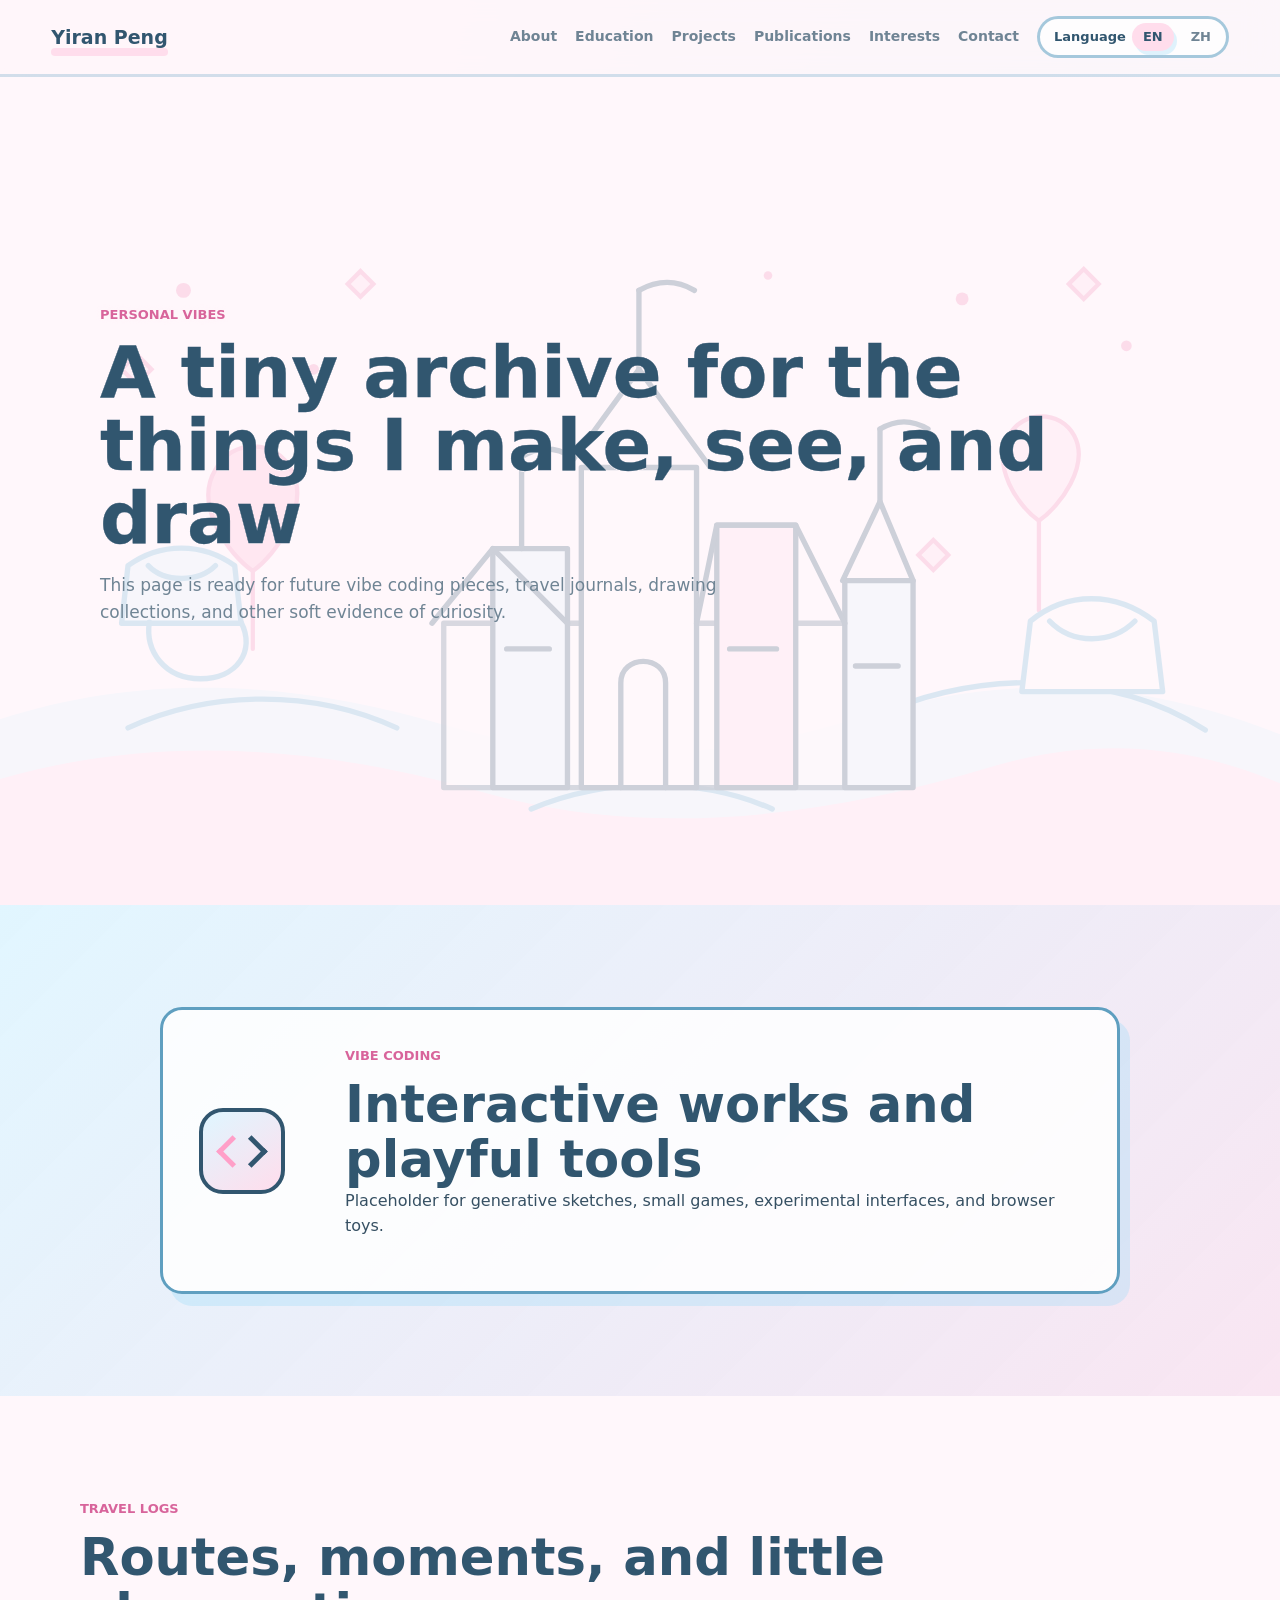
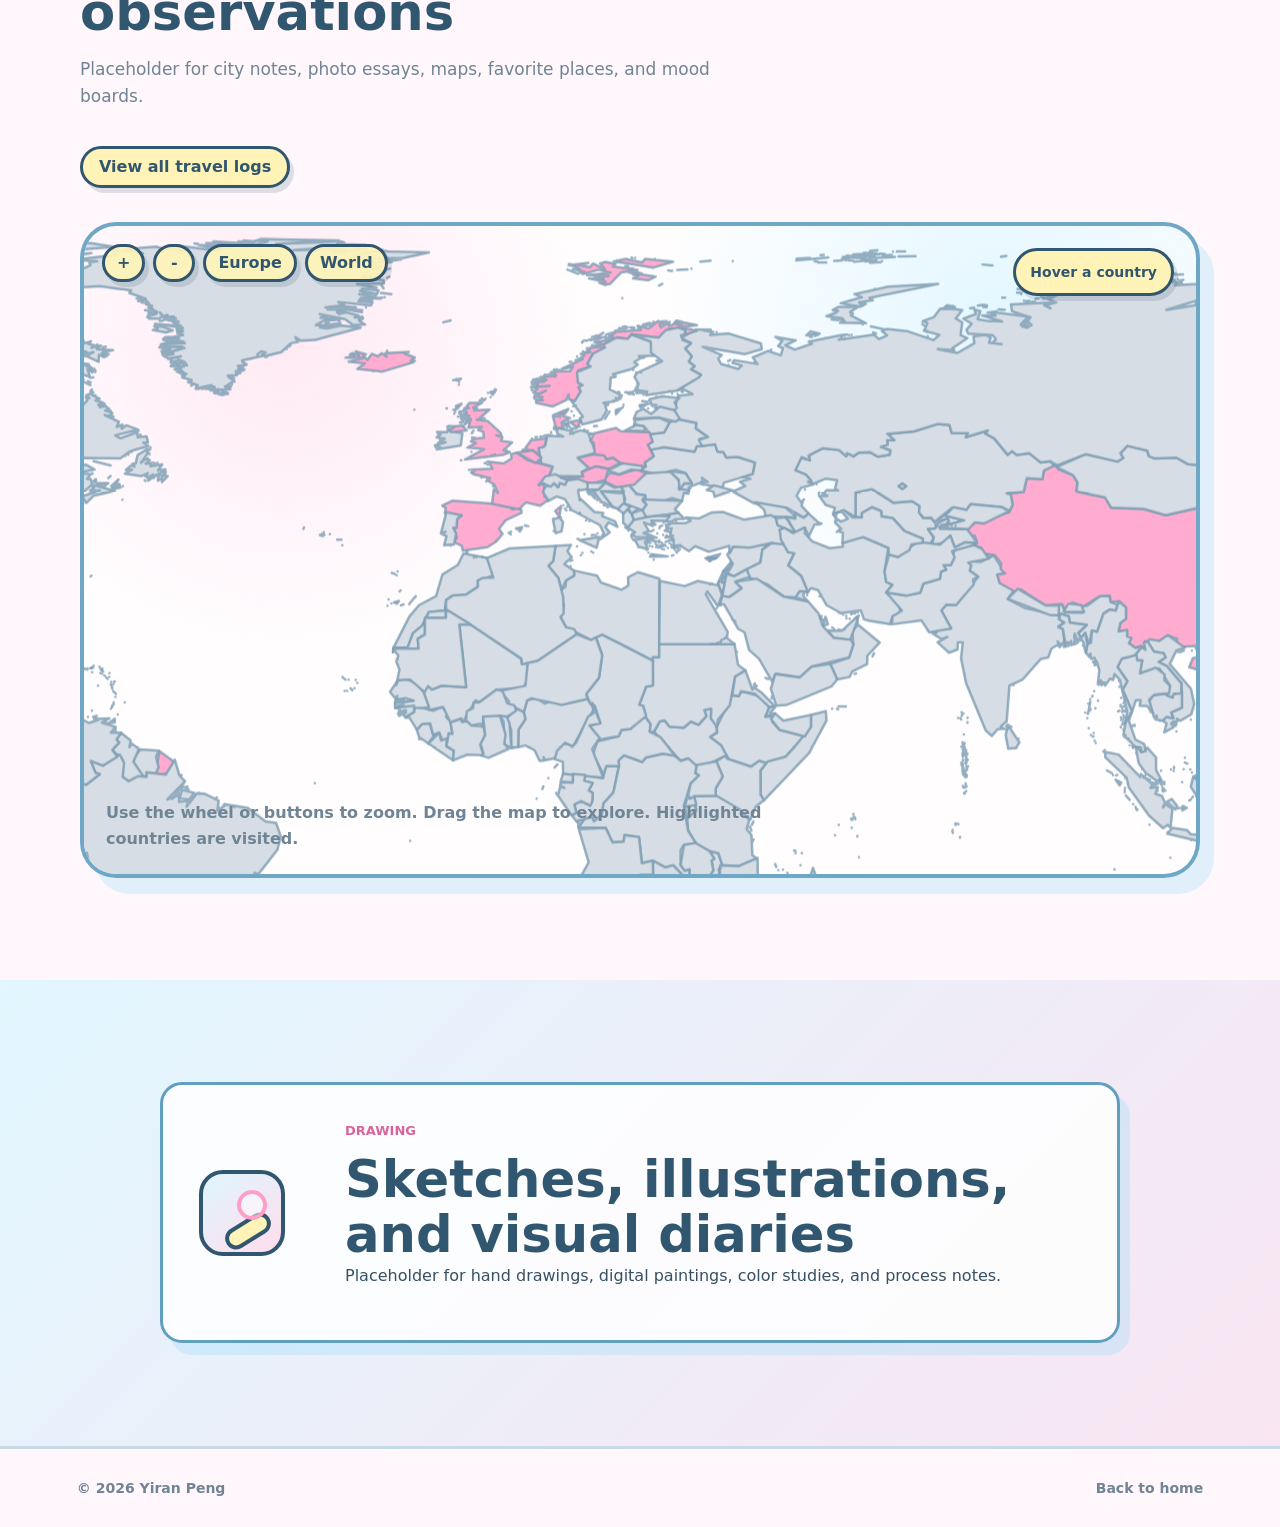
==== commit 11d94243: "Add files via upload" ====
--- a/interests.html
+++ b/interests.html
@@ -255,7 +255,7 @@
           <a href="#travel-placeholder" class="map-country" data-country-en="Aruba" data-country-zh="Aruba" data-iso="ABW"><path d="M305.56 223.66L305.56 223.66Z" /></a>
           <a href="#travel-placeholder" class="map-country" data-country-en="The Bahamas" data-country-zh="The Bahamas" data-iso="BHS"><path d="M297.22 198.03L297.22 198.03ZM296.84 195.39L296.84 195.39ZM295.92 194.75L295.92 194.75ZM295.42 199.16L297.19 198.37L295.42 199.16ZM293.66 194.50L293.66 194.50ZM294.46 194.54L293.68 195.95L294.46 194.54ZM293.65 194.33L293.65 194.33ZM295.37 193.30L295.12 193.34L295.01 193.34L294.95 193.26L295.16 193.28L295.32 193.26L295.37 193.28L295.37 193.30ZM289.85 192.23L289.85 192.23ZM289.45 192.00L289.45 192.00ZM292.06 193.61L290.75 191.57L292.06 193.61ZM291.94 191.51L291.94 191.51ZM287.99 190.74L287.99 190.74ZM293.14 190.60L293.14 190.60ZM283.66 190.13L283.66 190.13ZM283.55 189.91L283.55 189.91ZM287.60 190.05L287.60 190.05ZM284.65 190.86L283.49 190.39L284.65 190.86ZM283.98 189.72L283.98 189.72ZM290.79 190.04L289.63 188.65L290.79 190.04ZM284.78 187.80L284.78 187.80ZM282.35 188.76L283.21 187.25L284.11 189.22L282.35 188.76ZM288.44 187.30L288.35 188.76L286.84 186.15L288.44 187.30ZM283.84 185.73L283.84 185.73ZM284.62 184.00L284.62 184.00ZM281.69 183.34L283.57 182.65L281.69 183.34ZM283.85 182.27L285.97 183.40L285.48 185.22L285.66 183.26L283.85 182.27ZM279.13 192.12L279.12 192.13L279.06 192.09L279.06 192.08L279.13 192.12ZM278.99 191.98L279.02 192.01L279.02 192.02L278.90 191.90L278.92 191.90L278.99 191.98ZM279.81 186.22L279.82 186.22L279.83 186.25L279.82 186.25L279.81 186.22ZM279.75 186.16L279.75 186.15L279.78 186.18L279.78 186.20L279.75 186.16ZM289.66 195.86L289.66 195.86ZM289.59 195.76L289.58 195.77L289.57 195.76L289.58 195.68L289.59 195.69L289.60 195.74L289.59 195.76ZM289.41 195.37L289.41 195.37ZM295.51 194.71L295.54 194.68L295.57 194.71L295.53 194.78L295.48 194.79L295.51 194.71ZM291.36 191.11L291.37 191.12L291.37 191.15L291.36 191.19L291.34 191.20L291.32 191.15L291.34 191.11L291.36 191.11ZM283.70 189.66L283.70 189.66ZM286.74 189.11L286.74 189.11ZM283.71 186.60L283.71 186.60ZM279.86 185.54L279.86 185.54ZM285.43 183.51L285.43 183.51ZM283.74 183.15L283.74 183.15ZM286.75 186.19L286.78 186.19L286.82 186.20L286.81 186.22L286.78 186.22L286.70 186.21L286.72 186.19L286.75 186.19ZM286.59 186.24L286.59 186.24Z" /></a>
           <a href="#travel-placeholder" class="map-country" data-country-en="Turks and Caicos Islands" data-country-zh="Turks and Caicos Islands" data-iso="TCA"><path d="M298.72 197.30L298.72 197.30ZM301.37 197.30L301.37 197.30ZM300.55 197.06L300.55 197.06ZM299.06 197.02L299.06 197.02ZM299.94 196.72L299.94 196.72ZM302.39 197.85L302.39 197.85ZM300.87 198.47L300.89 198.45L300.91 198.45L300.89 198.47L300.84 198.50L300.84 198.49L300.87 198.47ZM301.02 198.41L301.03 198.40L301.03 198.44L301.01 198.48L301.00 198.46L301.02 198.41ZM302.19 198.35L302.22 198.35L302.24 198.37L302.22 198.40L302.18 198.44L302.17 198.43L302.18 198.37L302.19 198.35ZM301.39 197.69L301.39 197.69ZM299.65 196.86L299.67 196.85L299.68 196.87L299.65 196.89L299.63 196.88L299.65 196.86ZM299.74 196.78L299.75 196.78L299.76 196.79L299.76 196.81L299.74 196.83L299.72 196.84L299.72 196.82L299.74 196.78Z" /></a>
-          <a href="#travel-placeholder" class="map-country" data-country-en="Taiwan" data-country-zh="Taiwan" data-iso="TWN"><path d="M838.63 187.92L835.32 196.63L833.85 191.35L836.28 187.63L838.63 187.92ZM837.68 196.32L837.68 196.32ZM828.87 189.16L828.87 189.16ZM832.36 191.81L832.36 191.81ZM831.88 191.81L831.88 191.81ZM832.15 191.74L832.15 191.74ZM837.39 194.54L837.39 194.54ZM833.39 192.25L833.39 192.25Z" /></a>
+          <a href="travel.html#travel-china" class="map-country visited" data-country-en="China" data-country-zh="中国" data-iso="TWN"><path d="M838.63 187.92L835.32 196.63L833.85 191.35L836.28 187.63L838.63 187.92ZM837.68 196.32L837.68 196.32ZM828.87 189.16L828.87 189.16ZM832.36 191.81L832.36 191.81ZM831.88 191.81L831.88 191.81ZM832.15 191.74L832.15 191.74ZM837.39 194.54L837.39 194.54ZM833.39 192.25L833.39 192.25Z" /></a>
           <a href="#travel-placeholder" class="map-country" data-country-en="Japan" data-country-zh="Japan" data-iso="JPN"><path d="M860.51 168.13L860.51 168.13ZM865.72 166.18L862.94 170.44L863.27 168.39L862.74 170.00L861.44 169.26L862.81 165.29L861.78 164.12L862.11 165.57L860.39 165.91L859.95 163.59L863.91 161.88L866.89 164.83L865.72 166.18ZM874.14 162.27L869.45 165.50L866.70 163.66L872.05 160.69L874.14 162.27ZM869.78 155.68L869.78 155.68ZM869.70 155.66L869.70 155.64L869.76 155.67L869.70 155.68L869.70 155.66ZM869.65 155.63L869.65 155.63ZM870.62 160.49L866.78 162.42L863.65 162.03L863.74 160.57L869.70 157.15L877.97 156.98L879.86 152.08L881.50 151.62L880.17 152.89L881.48 153.80L887.24 149.84L888.50 142.69L892.95 140.31L894.61 145.99L891.57 149.73L889.94 158.38L888.21 159.02L888.24 157.00L885.65 160.06L885.56 158.54L883.98 160.06L880.60 160.11L880.08 158.66L880.27 161.01L877.11 163.41L875.16 162.12L876.15 159.78L870.62 160.49ZM899.71 132.43L899.71 132.43ZM904.91 134.66L899.68 136.23L897.89 138.87L890.28 136.99L892.22 139.25L889.47 140.40L888.24 137.77L889.89 134.84L892.84 134.86L894.22 128.51L899.25 132.56L903.73 131.89L903.50 134.83L904.91 134.66ZM843.93 189.53L843.93 189.53ZM841.67 189.30L841.67 189.30ZM845.36 188.98L845.36 188.98ZM892.66 188.39L892.66 188.39ZM848.30 188.41L848.30 188.41ZM864.60 185.25L864.60 185.25ZM852.25 183.87L852.25 183.87ZM894.98 183.02L894.98 183.02ZM856.49 182.59L854.59 184.65L856.49 182.59ZM894.98 181.73L894.98 181.73ZM857.50 180.69L857.50 180.69ZM858.30 179.66L858.30 179.66ZM859.16 178.77L859.16 178.77ZM861.20 178.03L861.20 178.03ZM860.30 177.78L858.74 178.39L860.30 177.78ZM860.32 174.33L860.41 174.31L860.43 174.36L860.40 174.42L860.34 174.47L860.31 174.40L860.31 174.37L860.32 174.33ZM860.82 173.70L860.82 173.70ZM862.98 172.25L862.98 172.25ZM864.03 170.91L863.53 172.34L864.03 170.91ZM861.54 166.97L861.54 166.97ZM862.25 166.08L862.25 166.08ZM861.56 165.98L861.10 167.00L861.56 165.98ZM858.00 165.61L858.00 165.61ZM888.31 164.28L888.31 164.28ZM858.61 164.70L858.61 164.70ZM859.88 163.48L859.88 163.48ZM867.34 162.37L867.34 162.37ZM860.49 162.43L860.49 162.43ZM867.32 162.16L867.32 162.16ZM887.46 161.60L887.46 161.60ZM868.21 161.57L868.21 161.57ZM869.44 161.18L869.44 161.18ZM859.20 160.97L859.20 160.97ZM886.86 160.63L886.86 160.63ZM875.01 160.02L874.25 161.23L875.01 160.02ZM859.59 159.99L859.59 159.99ZM887.27 159.52L887.27 159.52ZM869.48 155.96L869.48 155.96ZM870.46 155.21L870.46 155.21ZM884.61 150.02L884.61 150.02ZM887.63 137.96L887.63 137.96ZM903.64 134.06L903.64 134.06ZM901.25 133.06L901.26 133.06L901.25 133.06L901.25 133.06ZM892.58 129.50L892.58 129.50ZM891.81 128.70L891.81 128.70ZM891.31 181.37L891.30 181.32L891.32 181.31L891.33 181.33L891.31 181.37ZM855.03 182.76L855.03 182.85L854.96 182.86L854.88 182.83L854.87 182.78L854.91 182.77L854.99 182.78L855.03 182.76ZM855.54 181.73L855.54 181.73ZM861.72 171.97L861.72 171.97ZM873.24 160.18L873.24 160.18ZM892.92 190.02L892.95 190.01L892.97 190.01L892.97 190.03L892.97 190.05L892.95 190.05L892.93 190.04L892.92 190.02ZM927.70 189.83L927.73 189.81L927.74 189.83L927.73 189.85L927.72 189.85L927.70 189.84L927.70 189.83ZM892.47 186.57L892.47 186.57ZM864.69 185.03L864.69 185.03ZM853.39 183.16L853.39 183.16ZM856.82 181.86L856.82 181.86ZM894.97 181.58L894.97 181.58ZM894.99 180.27L894.94 180.23L894.95 180.21L894.98 180.22L894.99 180.27ZM894.67 179.93L894.66 179.90L894.67 179.89L894.68 179.90L894.67 179.93ZM856.21 179.50L856.22 179.51L856.23 179.52L856.23 179.56L856.20 179.54L856.19 179.49L856.21 179.50ZM859.98 174.92L859.98 174.92ZM859.80 173.62L859.80 173.62ZM860.95 173.43L860.95 173.43ZM889.74 171.91L889.77 171.91L889.79 171.93L889.77 171.96L889.74 171.97L889.73 171.94L889.73 171.93L889.74 171.91ZM859.52 170.89L859.53 170.88L859.54 170.89L859.53 170.90L859.52 170.89ZM860.96 170.89L860.96 170.89ZM889.01 169.16L889.01 169.16L889.02 169.16L889.01 169.16ZM889.00 169.16L889.00 169.15L889.01 169.16L889.00 169.16L889.00 169.16ZM888.21 166.25L888.21 166.20L888.26 166.28L888.21 166.25ZM886.94 162.79L886.93 162.79L886.94 162.79L886.94 162.79ZM887.84 162.11L887.84 162.11ZM887.15 140.05L887.15 140.05ZM927.68 189.77L927.65 189.82L927.61 189.77L927.65 189.75L927.68 189.77ZM847.79 188.22L847.79 188.22ZM853.80 184.27L853.80 184.27ZM894.74 179.90L894.75 179.89L894.75 179.90L894.74 179.93L894.74 179.90ZM860.93 167.94L860.93 167.94ZM861.79 166.68L861.79 166.68ZM862.35 165.83L862.35 165.83ZM868.23 165.41L868.23 165.41ZM858.05 165.19L858.05 165.19ZM858.20 165.03L858.20 165.03ZM858.41 164.96L858.41 164.96ZM858.71 163.80L858.71 163.80ZM859.88 163.24L859.88 163.24ZM868.45 161.74L868.45 161.74ZM869.70 161.27L869.70 161.27ZM868.72 161.21L868.72 161.21ZM869.23 160.98L869.23 160.98ZM867.61 160.90L867.61 160.90ZM871.43 160.63L871.43 160.63ZM875.57 160.53L875.67 160.46L875.71 160.52L875.62 160.58L875.58 160.56L875.57 160.53ZM872.36 160.41L872.36 160.41ZM880.26 160.34L880.26 160.34ZM880.25 160.24L880.25 160.24ZM879.99 159.25L880.03 159.25L880.07 159.29L880.07 159.32L880.04 159.33L880.04 159.35L880.02 159.35L879.99 159.25ZM880.69 152.67L880.69 152.67ZM843.35 185.64L843.35 185.64L843.33 185.64L843.34 185.62L843.35 185.64ZM843.18 185.58L843.14 185.58L843.09 185.59L843.09 185.56L843.14 185.54L843.16 185.54L843.18 185.58ZM843.54 185.09L843.53 185.10L843.53 185.09L843.54 185.09Z" /></a>
           <a href="#travel-placeholder" class="map-country" data-country-en="Saint Pierre and Miquelon" data-country-zh="Saint Pierre and Miquelon" data-iso="SPM"><path d="M344.03 124.82L344.03 124.82ZM343.68 124.52L343.68 124.52Z" /></a>
           <a href="travel.html#travel-iceland" class="map-country visited" data-country-en="Iceland" data-country-zh="冰岛" data-iso="ISL"><path d="M459.55 68.22L457.84 69.01L462.20 70.74L461.02 71.64L462.26 72.20L460.46 72.12L461.56 72.80L447.97 76.85L436.97 75.65L440.25 73.23L433.17 72.54L439.74 70.91L431.83 70.75L435.32 70.26L433.70 69.69L435.53 69.79L433.85 69.30L434.83 68.74L437.69 69.78L436.25 67.98L440.75 69.31L439.51 70.00L441.42 71.74L443.31 69.07L445.96 70.12L447.70 68.75L449.82 70.36L449.18 68.81L459.55 68.22ZM450.69 75.93L450.69 75.93ZM449.98 67.70L450.04 67.74L450.07 67.75L450.05 67.78L450.00 67.79L449.95 67.76L449.95 67.71L449.98 67.70ZM443.72 76.72L443.72 76.72ZM448.94 69.30L448.94 69.30Z" /></a>
--- a/styles.css
+++ b/styles.css
@@ -157,7 +157,7 @@
   padding: clamp(52px, 7vw, 94px) clamp(20px, 6vw, 80px) clamp(120px, 12vw, 150px);
   background:
     linear-gradient(180deg, rgba(255, 247, 251, 0.2), rgba(255, 247, 251, 0.5)),
-    url("assets/hero-doodle.svg") center bottom / cover no-repeat;
+    url("assets/hero-doodle.svg") center bottom / min(1500px, 76vw) auto no-repeat;
 }
 
 .hero::before {
@@ -464,18 +464,109 @@
   padding: 8px 12px;
 }
 
+.project-timeline {
+  position: relative;
+  display: flex;
+  max-width: 1120px;
+  gap: 12px;
+  margin: 0 auto 24px;
+  overflow-x: auto;
+  padding: 16px 4px 18px;
+  scrollbar-width: thin;
+}
+
+.project-timeline::before {
+  content: "";
+  position: absolute;
+  left: 14px;
+  right: 14px;
+  top: 34px;
+  height: 4px;
+  border-radius: 999px;
+  background: linear-gradient(90deg, var(--pink), var(--blue));
+  opacity: 0.5;
+}
+
+.project-timeline a {
+  position: relative;
+  z-index: 1;
+  display: inline-grid;
+  min-width: 138px;
+  gap: 4px;
+  padding: 10px 14px;
+  border: 3px solid var(--ink);
+  border-radius: 999px;
+  background: var(--yellow);
+  color: var(--ink);
+  box-shadow: 4px 5px 0 rgba(49, 86, 111, 0.16);
+  scroll-margin-inline: 18px;
+}
+
+.project-timeline a:hover {
+  background: var(--pink-soft);
+}
+
+.project-timeline span {
+  color: #d8649b;
+  font-size: 12px;
+  font-weight: 900;
+  line-height: 1;
+}
+
+.project-timeline strong {
+  overflow: hidden;
+  font-size: 14px;
+  font-weight: 900;
+  line-height: 1.15;
+  text-overflow: ellipsis;
+  white-space: nowrap;
+}
+
 .project-grid {
-  display: grid;
-  grid-template-columns: repeat(2, minmax(0, 1fr));
-  gap: 18px;
+  display: flex;
+  max-width: 1120px;
+  gap: 20px;
+  overflow-x: auto;
+  margin: 0 auto;
+  padding: 4px 8px 28px;
+  scroll-padding-left: 8px;
+  scroll-snap-type: x mandatory;
+  scrollbar-width: thin;
 }
 
 .project-card {
   display: grid;
-  grid-template-columns: 150px minmax(0, 1fr);
-  min-height: 292px;
+  flex: 0 0 clamp(320px, 38vw, 460px);
+  grid-template-rows: 190px minmax(0, 1fr);
+  min-height: 520px;
   overflow: hidden;
+  scroll-margin-left: 24px;
+  scroll-snap-align: start;
   transition: transform 180ms ease, box-shadow 180ms ease;
+}
+
+#project-bjd {
+  order: 1;
+}
+
+#project-triton {
+  order: 2;
+}
+
+#project-ar {
+  order: 3;
+}
+
+#project-algae {
+  order: 4;
+}
+
+#project-vision {
+  order: 5;
+}
+
+#project-power {
+  order: 6;
 }
 
 .project-card:hover {
@@ -485,11 +576,20 @@
 
 .project-doodle {
   position: relative;
-  min-height: 100%;
+  min-height: 190px;
   background:
     radial-gradient(circle at 34% 28%, rgba(255, 255, 255, 0.84) 0 14px, transparent 15px),
-    linear-gradient(180deg, var(--blue-soft), var(--pink-soft));
-  border-right: 3px dashed var(--line);
+    radial-gradient(circle at 80% 18%, rgba(255, 159, 200, 0.28) 0 34px, transparent 35px),
+    linear-gradient(145deg, var(--blue-soft), #ffffff 52%, var(--pink-soft));
+  border-bottom: 3px dashed var(--line);
+}
+
+.project-doodle::before {
+  content: "";
+  position: absolute;
+  inset: 18px;
+  border: 3px solid rgba(95, 159, 192, 0.56);
+  border-radius: 18px;
 }
 
 .project-doodle span,
@@ -671,14 +771,36 @@
 }
 
 .project-body {
+  display: flex;
+  flex-direction: column;
+  gap: 12px;
   padding: 22px;
+}
+
+.project-body h3 {
+  display: -webkit-box;
+  overflow: hidden;
+  min-height: 2.4em;
+  -webkit-box-orient: vertical;
+  -webkit-line-clamp: 2;
+}
+
+.project-body p {
+  display: -webkit-box;
+  overflow: hidden;
+  min-height: 5em;
+  margin-bottom: 0;
+  -webkit-box-orient: vertical;
+  -webkit-line-clamp: 3;
 }
 
 .tags {
   display: flex;
   flex-wrap: wrap;
   gap: 8px;
-  margin-top: 18px;
+  min-height: 36px;
+  align-content: flex-end;
+  margin-top: auto;
 }
 
 .tags span {
@@ -690,7 +812,7 @@
   min-height: 42px;
   align-items: center;
   justify-content: center;
-  margin-top: 20px;
+  margin-top: 12px;
   padding: 0 16px;
   border: 3px solid var(--ink);
   border-radius: 999px;
@@ -843,16 +965,46 @@
 }
 
 .vibes-hero {
-  min-height: 56vh;
+  position: relative;
+  min-height: calc(100vh - 72px);
   display: grid;
   align-items: center;
+  isolation: isolate;
+  overflow: hidden;
   background:
-    linear-gradient(180deg, rgba(255, 247, 251, 0.28), rgba(255, 247, 251, 0.58)),
-    url("assets/hero-doodle.svg") center bottom / cover no-repeat;
+    linear-gradient(180deg, rgba(255, 247, 251, 0.2), rgba(255, 247, 251, 0.5)),
+    var(--bg);
+}
+
+.vibes-hero::before {
+  content: "";
+  position: absolute;
+  inset: 0;
+  z-index: -1;
+  background: url("assets/hero-doodle.svg") center bottom / min(1900px, 100vw) auto no-repeat;
+  opacity: 0.24;
+  pointer-events: none;
+}
+
+.vibes-hero .section-inner {
+  position: relative;
+  z-index: 5;
 }
 
 .vibes-hero h1 {
-  max-width: 840px;
+  max-width: 1080px;
+  font-size: clamp(42px, 6vw, 72px);
+  line-height: 1.02;
+  color: var(--ink);
+  -webkit-text-stroke: 0.35px var(--ink);
+  text-shadow: 0 1px 0 rgba(255, 247, 251, 0.86);
+}
+
+.vibes-hero .lead,
+.vibes-hero .eyebrow {
+  text-shadow:
+    0 1px 0 rgba(255, 247, 251, 0.9),
+    0 0 8px rgba(255, 247, 251, 0.7);
 }
 
 .interest-detail {
@@ -999,12 +1151,46 @@
 }
 
 .travel-hero {
-  min-height: 46vh;
+  position: relative;
+  min-height: calc(100vh - 72px);
   display: grid;
   align-items: center;
+  isolation: isolate;
+  overflow: hidden;
   background:
-    linear-gradient(180deg, rgba(255, 247, 251, 0.28), rgba(255, 247, 251, 0.58)),
-    url("assets/hero-doodle.svg") center bottom / cover no-repeat;
+    linear-gradient(180deg, rgba(255, 247, 251, 0.2), rgba(255, 247, 251, 0.5)),
+    var(--bg);
+}
+
+.travel-hero::before {
+  content: "";
+  position: absolute;
+  inset: 0;
+  z-index: -1;
+  background: url("assets/hero-doodle.svg") center bottom / min(1800px, 100vw) auto no-repeat;
+  opacity: 0.23;
+  pointer-events: none;
+}
+
+.travel-hero .section-inner {
+  position: relative;
+  z-index: 5;
+}
+
+.travel-hero h1 {
+  max-width: 980px;
+  font-size: clamp(42px, 6vw, 72px);
+  line-height: 1.02;
+  color: var(--ink);
+  -webkit-text-stroke: 0.35px var(--ink);
+  text-shadow: 0 1px 0 rgba(255, 247, 251, 0.86);
+}
+
+.travel-hero .lead,
+.travel-hero .eyebrow {
+  text-shadow:
+    0 1px 0 rgba(255, 247, 251, 0.9),
+    0 0 8px rgba(255, 247, 251, 0.7);
 }
 
 .travel-calendar {
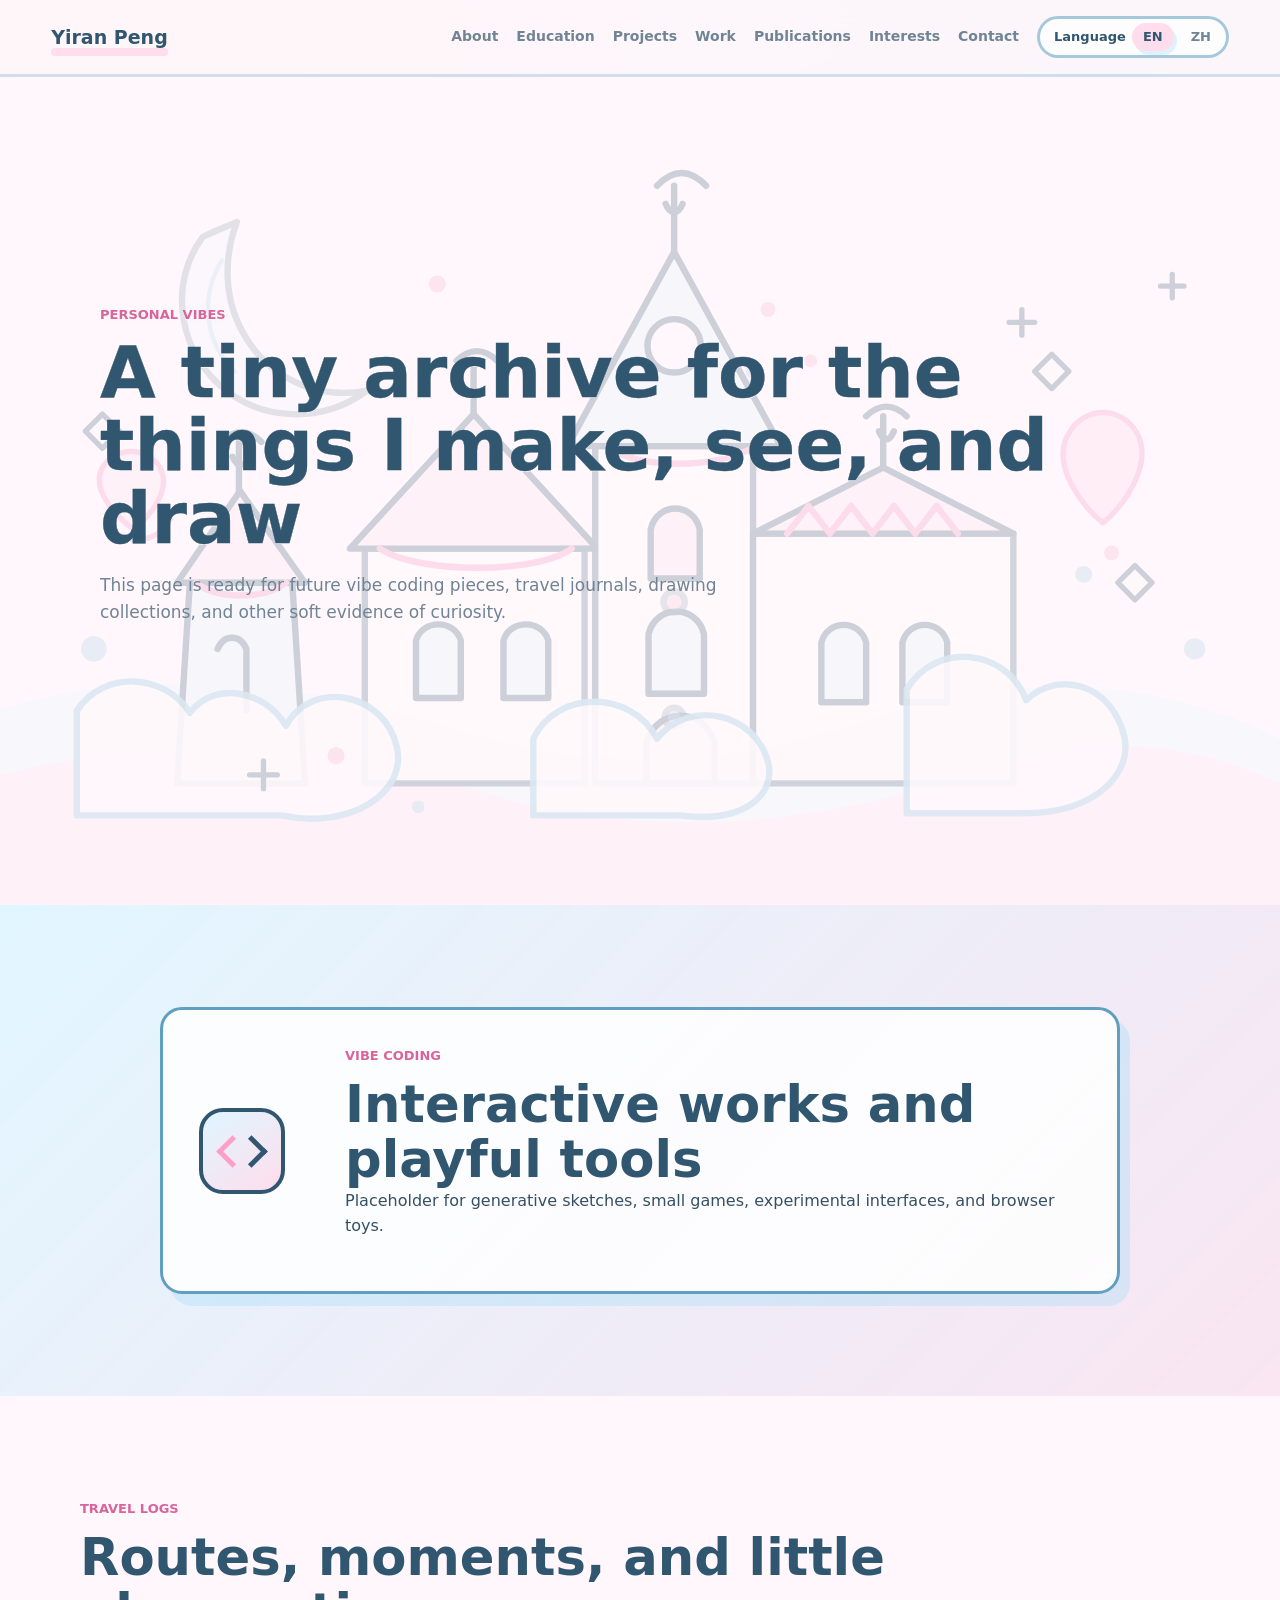
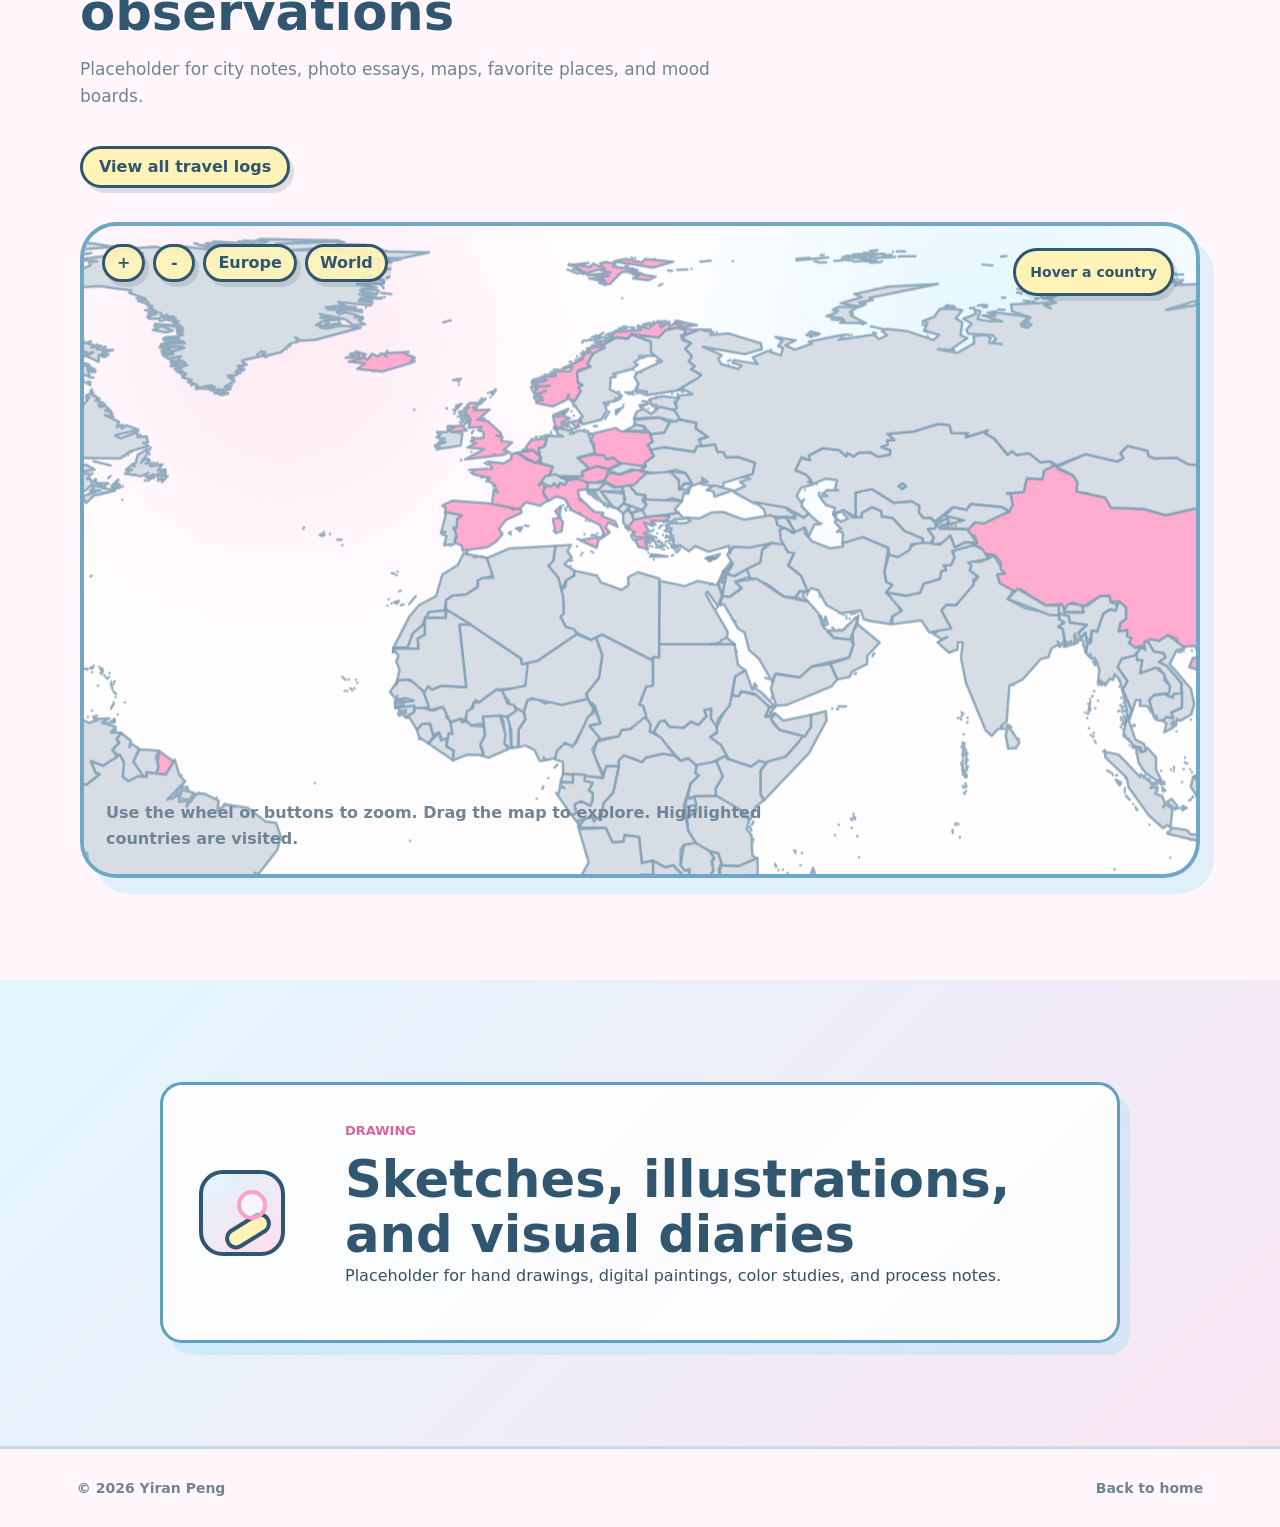
==== commit 1c0ff23e: "Add files via upload" ====
--- a/interests.html
+++ b/interests.html
@@ -1,4 +1,4 @@
-<!doctype html>
+﻿<!doctype html>
 <html lang="en">
   <head>
     <meta charset="utf-8" />
@@ -16,9 +16,10 @@
       <div class="header-actions">
         <nav class="nav" aria-label="Main navigation">
           <a href="index.html#about" data-i18n="nav.about">About</a>
-          <a href="index.html#education" data-i18n="nav.education">Education</a>
-          <a href="index.html#projects" data-i18n="nav.projects">Projects</a>
-          <a href="index.html#publications" data-i18n="nav.publications">Publications</a>
+          <a href="index.html#education" data-i18n="nav.education">Education</a>
+          <a href="index.html#projects" data-i18n="nav.projects">Projects</a>
+          <a href="index.html#work" data-i18n="nav.work">Work</a>
+          <a href="index.html#publications" data-i18n="nav.publications">Publications</a>
           <a href="interests.html" data-i18n="nav.interests">Interests</a>
           <a href="index.html#contact" data-i18n="nav.contact">Contact</a>
         </nav>
@@ -77,7 +78,7 @@
           <a href="#travel-placeholder" class="map-country" data-country-en="Dhekelia Sovereign Base Area" data-country-zh="Dhekelia Sovereign Base Area" data-iso="-99"><path d="M593.84 158.96L593.84 158.96ZM593.73 158.89L593.73 158.89Z" /></a>
           <a href="#travel-placeholder" class="map-country" data-country-en="Cyprus" data-country-zh="Cyprus" data-iso="CYP"><path d="M593.84 158.96L593.84 158.96ZM593.73 158.89L593.73 158.89ZM593.62 158.92L591.56 159.97L589.64 158.68L593.62 158.92ZM594.16 158.71L594.16 158.71Z" /></a>
           <a href="#travel-placeholder" class="map-country" data-country-en="India" data-country-zh="India" data-iso="IND"><path d="M716.11 157.46L721.15 165.35L717.74 165.97L718.74 169.55L725.01 172.72L722.32 176.69L729.87 180.57L744.38 183.83L744.72 179.32L746.14 178.81L747.49 182.52L755.22 182.57L754.35 179.54L757.15 179.55L762.78 175.31L766.87 175.16L767.51 177.90L770.45 179.13L769.78 181.75L767.06 181.26L764.23 183.12L761.48 191.08L759.19 190.48L757.99 196.57L756.28 191.51L754.41 193.72L753.16 191.74L756.90 187.99L749.50 186.95L749.04 184.25L745.48 183.12L744.69 185.38L747.18 186.95L744.50 188.80L746.49 189.84L747.45 197.55L746.28 195.85L745.15 197.73L744.18 195.22L744.90 196.19L741.44 198.39L740.07 202.22L736.86 202.86L728.63 212.10L723.00 214.64L721.82 230.26L719.20 232.63L720.70 233.54L717.81 233.71L715.31 236.67L712.62 234.25L704.02 213.58L701.80 202.65L702.55 195.66L700.41 195.64L700.29 198.74L696.50 200.15L691.51 195.59L695.84 193.25L693.29 194.25L690.07 192.27L691.17 191.02L689.29 191.79L690.96 189.71L697.45 189.48L693.15 181.64L695.39 179.08L699.65 179.23L709.33 166.80L705.56 164.15L705.33 159.92L710.54 160.31L716.11 157.46ZM724.91 214.37L724.91 214.37ZM704.57 230.87L704.57 230.87ZM704.62 230.69L704.62 230.69ZM701.80 229.47L701.80 229.47ZM701.52 228.86L701.52 228.86L701.50 228.88L701.50 228.87L701.51 228.86L701.52 228.86L701.52 228.86ZM704.64 228.71L704.67 228.72L704.68 228.72L704.66 228.73L704.65 228.73L704.64 228.72L704.64 228.71L704.64 228.71ZM702.08 227.88L702.08 227.88ZM702.81 226.77L702.81 226.81L702.80 226.82L702.79 226.84L702.79 226.81L702.79 226.79L702.80 226.77L702.81 226.77ZM701.99 226.22L701.99 226.22ZM760.76 224.56L760.70 224.58L760.70 224.55L760.72 224.52L760.76 224.56ZM761.89 221.16L761.92 221.22L761.87 221.23L761.84 221.20L761.89 221.16ZM760.89 239.71L760.89 239.71ZM760.36 238.71L760.36 238.71ZM759.53 237.02L759.53 237.02ZM759.91 236.89L759.91 236.89ZM759.81 236.79L759.81 236.79ZM702.99 235.98L702.99 235.98ZM758.71 236.20L758.71 236.20ZM760.02 235.31L760.02 235.31ZM757.81 233.33L757.81 233.33ZM757.18 228.88L757.18 228.88ZM757.43 227.03L757.43 227.03ZM756.30 226.52L756.30 226.52ZM758.45 225.45L758.45 225.45ZM758.62 224.78L758.62 224.78ZM757.59 222.52L757.59 222.52ZM758.48 221.62L757.55 226.79L758.48 221.62ZM758.44 220.52L758.44 220.52ZM746.87 197.61L746.87 197.61ZM744.58 197.30L744.58 197.30ZM746.21 196.67L746.21 196.67ZM744.67 196.88L744.67 196.88ZM700.48 228.77L700.48 228.77ZM702.19 227.47L702.19 227.47Z" /></a>
-          <a href="travel.html#travel-china" class="map-country visited" data-country-en="China" data-country-zh="中国" data-iso="CHN"><path d="M719.22 163.55L719.38 160.88L716.79 157.47L711.57 156.56L710.69 154.14L706.62 152.75L708.79 151.95L707.88 148.91L705.05 148.53L704.54 146.04L707.88 142.97L711.98 143.45L713.50 141.52L722.86 138.57L724.43 135.35L723.59 130.79L721.83 130.28L729.28 129.64L730.62 123.63L737.50 124.07L738.11 120.30L741.28 118.14L743.93 117.97L744.40 119.74L750.96 122.32L752.91 125.47L752.43 129.46L764.99 132.08L767.66 136.57L782.01 137.11L791.59 139.86L806.69 136.45L810.93 133.77L809.44 131.77L811.00 129.76L815.57 130.75L826.09 125.46L832.93 125.21L829.28 121.43L821.98 122.25L820.87 120.95L824.12 116.07L827.32 116.97L831.43 115.29L835.50 109.44L833.42 107.58L835.76 106.08L843.37 105.26L848.95 106.71L854.27 116.16L862.98 118.82L863.95 122.25L874.22 120.57L869.72 129.69L863.70 130.46L864.67 134.68L862.59 137.13L860.78 135.79L860.29 137.39L855.65 138.68L855.96 140.47L851.89 139.43L844.83 144.90L836.61 148.14L838.73 146.18L836.73 145.81L839.73 142.99L838.52 141.57L830.35 146.96L826.99 147.01L826.99 149.13L830.42 149.94L830.96 152.59L835.38 150.70L840.80 151.93L840.30 153.41L833.60 155.35L831.09 158.89L838.67 168.27L832.26 166.53L838.75 170.50L833.74 172.76L839.25 173.61L837.34 174.71L838.81 174.51L837.84 176.99L836.51 176.67L837.93 178.13L834.89 178.79L833.71 183.02L832.09 182.72L833.19 183.83L830.82 184.47L832.49 184.88L832.37 186.74L827.20 189.32L823.60 193.73L816.36 195.14L815.05 193.28L815.23 196.00L814.35 194.78L813.64 196.86L806.55 198.07L806.33 201.49L804.43 197.18L798.19 197.60L796.26 196.53L796.64 194.14L792.53 192.50L788.78 194.98L782.47 195.06L782.66 198.92L780.79 197.12L778.23 198.07L775.40 196.00L776.49 193.77L774.61 193.04L774.63 190.25L770.88 190.83L771.67 187.09L774.14 185.28L774.11 180.33L771.31 177.63L767.51 177.90L767.06 175.16L762.78 175.31L755.42 179.91L750.63 178.08L747.14 181.10L746.14 178.81L738.83 179.44L728.02 172.38L725.27 173.28L718.74 169.55L717.74 165.97L721.17 165.45L719.22 163.55ZM808.36 203.14L804.75 207.40L801.90 206.51L803.49 202.52L807.44 201.75L808.36 203.14ZM811.01 197.43L811.01 197.43ZM812.90 197.27L812.90 197.27ZM813.46 197.10L813.46 197.10ZM814.98 196.36L814.98 196.36ZM814.90 195.99L814.90 195.99ZM815.54 194.18L815.54 194.18ZM825.20 192.19L825.20 192.19ZM826.30 191.38L826.30 191.38ZM831.40 184.79L831.40 184.79ZM836.82 178.71L836.82 178.71ZM839.55 172.43L839.55 172.43ZM840.00 172.01L840.00 172.01ZM838.44 169.36L838.44 169.36ZM833.00 167.19L833.00 167.19ZM839.78 146.85L839.78 146.85ZM840.66 146.66L840.66 146.66ZM840.79 146.58L840.79 146.58ZM837.28 145.96L837.28 145.96ZM841.57 145.84L841.57 145.84ZM807.21 199.45L807.21 199.45ZM807.08 199.23L807.08 199.23ZM807.27 198.78L807.27 198.78ZM828.03 189.06L828.03 189.06ZM832.91 186.23L832.91 186.23ZM838.77 175.88L838.77 175.88ZM839.29 174.10L839.29 174.10ZM839.99 173.67L839.99 173.67ZM838.56 173.11L838.56 173.11ZM839.80 173.26L839.80 173.26ZM838.46 168.69L836.60 168.18L838.46 168.69ZM808.88 214.43L808.88 214.43ZM810.45 213.65L810.43 213.65L810.43 213.64L810.45 213.64L810.46 213.65L810.45 213.65ZM803.06 199.27L803.06 199.27ZM835.41 150.40L835.41 150.40ZM835.02 150.28L835.02 150.28ZM835.33 150.28L835.33 150.28ZM835.45 149.73L835.45 149.73ZM835.57 149.39L835.57 149.39ZM835.87 149.11L835.85 149.11L835.85 149.09L835.88 149.08L835.90 149.10L835.90 149.12L835.88 149.11L835.87 149.11ZM842.17 147.07L842.17 147.07ZM810.00 212.25L810.00 212.25ZM813.15 211.88L813.14 211.87L813.13 211.85L813.13 211.85L813.14 211.84L813.15 211.85L813.16 211.87L813.15 211.88ZM812.04 211.39L812.02 211.38L812.02 211.37L812.02 211.36L812.03 211.36L812.04 211.37L812.05 211.38L812.04 211.39ZM812.04 211.08L812.04 211.08ZM806.86 200.35L806.86 200.35ZM814.66 196.66L814.66 196.66ZM816.03 196.44L816.03 196.44ZM817.52 196.28L817.52 196.28ZM815.20 196.16L815.20 196.16ZM815.62 195.17L815.62 195.17ZM815.41 194.30L815.41 194.30ZM815.36 193.67L815.36 193.67ZM824.99 191.93L824.99 191.93ZM832.09 187.17L832.09 187.17ZM831.52 186.14L831.52 186.14ZM832.30 184.58L832.30 184.58ZM834.24 182.17L834.24 182.17ZM836.32 180.61L836.32 180.61ZM836.62 179.50L836.62 179.50ZM836.25 179.25L836.25 179.25ZM838.51 175.85L838.51 175.85ZM839.74 173.86L839.74 173.86ZM838.81 173.49L838.81 173.49ZM839.85 172.63L839.85 172.63ZM840.36 171.25L840.36 171.25ZM838.23 169.36L838.23 169.36ZM829.54 147.12L829.54 147.12ZM810.22 212.11L810.22 212.10L810.23 212.10L810.22 212.11Z" /></a>
+          <a href="travel.html#travel-china" class="map-country visited" data-country-en="China" data-country-zh="涓浗" data-iso="CHN"><path d="M719.22 163.55L719.38 160.88L716.79 157.47L711.57 156.56L710.69 154.14L706.62 152.75L708.79 151.95L707.88 148.91L705.05 148.53L704.54 146.04L707.88 142.97L711.98 143.45L713.50 141.52L722.86 138.57L724.43 135.35L723.59 130.79L721.83 130.28L729.28 129.64L730.62 123.63L737.50 124.07L738.11 120.30L741.28 118.14L743.93 117.97L744.40 119.74L750.96 122.32L752.91 125.47L752.43 129.46L764.99 132.08L767.66 136.57L782.01 137.11L791.59 139.86L806.69 136.45L810.93 133.77L809.44 131.77L811.00 129.76L815.57 130.75L826.09 125.46L832.93 125.21L829.28 121.43L821.98 122.25L820.87 120.95L824.12 116.07L827.32 116.97L831.43 115.29L835.50 109.44L833.42 107.58L835.76 106.08L843.37 105.26L848.95 106.71L854.27 116.16L862.98 118.82L863.95 122.25L874.22 120.57L869.72 129.69L863.70 130.46L864.67 134.68L862.59 137.13L860.78 135.79L860.29 137.39L855.65 138.68L855.96 140.47L851.89 139.43L844.83 144.90L836.61 148.14L838.73 146.18L836.73 145.81L839.73 142.99L838.52 141.57L830.35 146.96L826.99 147.01L826.99 149.13L830.42 149.94L830.96 152.59L835.38 150.70L840.80 151.93L840.30 153.41L833.60 155.35L831.09 158.89L838.67 168.27L832.26 166.53L838.75 170.50L833.74 172.76L839.25 173.61L837.34 174.71L838.81 174.51L837.84 176.99L836.51 176.67L837.93 178.13L834.89 178.79L833.71 183.02L832.09 182.72L833.19 183.83L830.82 184.47L832.49 184.88L832.37 186.74L827.20 189.32L823.60 193.73L816.36 195.14L815.05 193.28L815.23 196.00L814.35 194.78L813.64 196.86L806.55 198.07L806.33 201.49L804.43 197.18L798.19 197.60L796.26 196.53L796.64 194.14L792.53 192.50L788.78 194.98L782.47 195.06L782.66 198.92L780.79 197.12L778.23 198.07L775.40 196.00L776.49 193.77L774.61 193.04L774.63 190.25L770.88 190.83L771.67 187.09L774.14 185.28L774.11 180.33L771.31 177.63L767.51 177.90L767.06 175.16L762.78 175.31L755.42 179.91L750.63 178.08L747.14 181.10L746.14 178.81L738.83 179.44L728.02 172.38L725.27 173.28L718.74 169.55L717.74 165.97L721.17 165.45L719.22 163.55ZM808.36 203.14L804.75 207.40L801.90 206.51L803.49 202.52L807.44 201.75L808.36 203.14ZM811.01 197.43L811.01 197.43ZM812.90 197.27L812.90 197.27ZM813.46 197.10L813.46 197.10ZM814.98 196.36L814.98 196.36ZM814.90 195.99L814.90 195.99ZM815.54 194.18L815.54 194.18ZM825.20 192.19L825.20 192.19ZM826.30 191.38L826.30 191.38ZM831.40 184.79L831.40 184.79ZM836.82 178.71L836.82 178.71ZM839.55 172.43L839.55 172.43ZM840.00 172.01L840.00 172.01ZM838.44 169.36L838.44 169.36ZM833.00 167.19L833.00 167.19ZM839.78 146.85L839.78 146.85ZM840.66 146.66L840.66 146.66ZM840.79 146.58L840.79 146.58ZM837.28 145.96L837.28 145.96ZM841.57 145.84L841.57 145.84ZM807.21 199.45L807.21 199.45ZM807.08 199.23L807.08 199.23ZM807.27 198.78L807.27 198.78ZM828.03 189.06L828.03 189.06ZM832.91 186.23L832.91 186.23ZM838.77 175.88L838.77 175.88ZM839.29 174.10L839.29 174.10ZM839.99 173.67L839.99 173.67ZM838.56 173.11L838.56 173.11ZM839.80 173.26L839.80 173.26ZM838.46 168.69L836.60 168.18L838.46 168.69ZM808.88 214.43L808.88 214.43ZM810.45 213.65L810.43 213.65L810.43 213.64L810.45 213.64L810.46 213.65L810.45 213.65ZM803.06 199.27L803.06 199.27ZM835.41 150.40L835.41 150.40ZM835.02 150.28L835.02 150.28ZM835.33 150.28L835.33 150.28ZM835.45 149.73L835.45 149.73ZM835.57 149.39L835.57 149.39ZM835.87 149.11L835.85 149.11L835.85 149.09L835.88 149.08L835.90 149.10L835.90 149.12L835.88 149.11L835.87 149.11ZM842.17 147.07L842.17 147.07ZM810.00 212.25L810.00 212.25ZM813.15 211.88L813.14 211.87L813.13 211.85L813.13 211.85L813.14 211.84L813.15 211.85L813.16 211.87L813.15 211.88ZM812.04 211.39L812.02 211.38L812.02 211.37L812.02 211.36L812.03 211.36L812.04 211.37L812.05 211.38L812.04 211.39ZM812.04 211.08L812.04 211.08ZM806.86 200.35L806.86 200.35ZM814.66 196.66L814.66 196.66ZM816.03 196.44L816.03 196.44ZM817.52 196.28L817.52 196.28ZM815.20 196.16L815.20 196.16ZM815.62 195.17L815.62 195.17ZM815.41 194.30L815.41 194.30ZM815.36 193.67L815.36 193.67ZM824.99 191.93L824.99 191.93ZM832.09 187.17L832.09 187.17ZM831.52 186.14L831.52 186.14ZM832.30 184.58L832.30 184.58ZM834.24 182.17L834.24 182.17ZM836.32 180.61L836.32 180.61ZM836.62 179.50L836.62 179.50ZM836.25 179.25L836.25 179.25ZM838.51 175.85L838.51 175.85ZM839.74 173.86L839.74 173.86ZM838.81 173.49L838.81 173.49ZM839.85 172.63L839.85 172.63ZM840.36 171.25L840.36 171.25ZM838.23 169.36L838.23 169.36ZM829.54 147.12L829.54 147.12ZM810.22 212.11L810.22 212.10L810.23 212.10L810.22 212.11Z" /></a>
           <a href="#travel-placeholder" class="map-country" data-country-en="Israel" data-country-zh="Israel" data-iso="ISR"><path d="M595.13 169.83L597.50 164.41L599.50 163.49L597.12 166.97L596.89 169.40L598.50 169.02L597.09 174.65L595.13 169.83Z" /></a>
           <a href="#travel-placeholder" class="map-country" data-country-en="Palestine" data-country-zh="Palestine" data-iso="PSE"><path d="M595.78 168.76L595.13 169.83L595.78 168.76ZM597.19 167.65L598.78 166.44L598.50 169.02L596.89 169.40L597.19 167.65Z" /></a>
           <a href="#travel-placeholder" class="map-country" data-country-en="Lebanon" data-country-zh="Lebanon" data-iso="LBN"><path d="M597.51 164.41L601.22 159.96L601.03 162.25L597.51 164.41Z" /></a>
@@ -89,7 +90,7 @@
           <a href="#travel-placeholder" class="map-country" data-country-en="United Republic of Tanzania" data-country-zh="United Republic of Tanzania" data-iso="TZA"><path d="M591.45 287.18L586.00 284.70L582.02 278.12L581.68 272.85L585.65 269.17L584.67 263.06L594.44 262.90L604.57 268.80L608.93 273.54L607.72 277.49L609.87 280.22L610.25 289.01L612.19 290.44L604.08 293.86L597.12 293.43L595.33 288.08L591.45 287.18ZM610.82 282.06L610.08 283.07L610.82 282.06ZM609.84 278.26L609.20 276.52L609.84 278.26ZM610.12 275.64L610.71 274.15L610.12 275.64ZM610.39 283.10L610.39 283.10ZM608.96 276.67L608.96 276.67ZM609.93 275.58L609.93 275.58Z" /></a>
           <a href="#travel-placeholder" class="map-country" data-country-en="Syria" data-country-zh="Syria" data-iso="SYR"><path d="M599.33 165.41L601.68 161.20L599.23 157.21L601.78 153.61L617.63 152.42L614.66 154.98L613.79 160.62L602.28 166.64L599.33 165.41Z" /></a>
           <a href="#travel-placeholder" class="map-country" data-country-en="Somaliland" data-country-zh="Somaliland" data-iso="-99"><path d="M635.94 227.50L635.94 232.70L633.28 236.90L622.29 234.04L618.47 229.35L620.23 226.78L623.85 230.00L635.94 227.50Z" /></a>
-          <a href="travel.html#travel-france" class="map-country visited" data-country-en="France" data-country-zh="法国" data-iso="FRA"><path d="M349.69 253.89L348.29 253.28L350.18 243.40L356.53 248.00L353.64 253.14L349.69 253.89ZM507.01 112.41L511.48 115.63L522.78 118.56L521.07 122.53L516.54 126.53L518.85 125.91L519.07 131.81L521.36 132.69L517.17 135.67L510.98 134.22L507.39 137.69L495.95 135.65L496.85 128.54L498.63 130.01L496.91 126.24L494.11 124.74L495.20 123.61L487.86 121.89L486.87 121.22L488.37 120.44L486.77 119.83L496.23 119.48L494.62 116.35L501.14 117.14L504.65 115.00L504.39 113.05L507.01 112.41ZM505.51 137.39L505.51 137.39ZM331.08 218.22L329.95 217.11L331.08 218.22ZM330.02 213.97L330.02 213.97ZM330.59 212.78L330.44 212.87L330.37 212.90L330.30 212.90L330.34 212.88L330.45 212.78L330.51 212.76L330.59 212.78ZM329.02 212.95L329.02 212.95ZM329.04 212.95L329.04 212.95ZM654.97 320.97L653.40 320.75L654.97 320.97ZM625.73 296.87L625.73 296.87ZM625.56 296.76L625.56 296.76ZM526.27 136.80L526.34 136.88L526.32 136.88L526.32 136.88L526.27 136.80ZM523.79 138.06L526.29 135.81L525.62 140.48L523.79 138.06ZM496.61 127.27L496.61 127.27ZM496.44 126.66L496.44 126.66ZM493.51 125.00L493.51 125.00ZM493.89 124.26L493.89 124.26ZM491.35 123.26L491.35 123.26ZM485.97 119.95L485.97 119.95ZM328.82 214.15L328.83 214.16L328.84 214.18L328.84 214.20L328.81 214.22L328.78 214.20L328.79 214.16L328.82 214.15ZM328.98 214.13L328.98 214.13ZM517.32 135.71L517.32 135.71Z" /></a>
+          <a href="travel.html#travel-france" class="map-country visited" data-country-en="France" data-country-zh="娉曞浗" data-iso="FRA"><path d="M349.69 253.89L348.29 253.28L350.18 243.40L356.53 248.00L353.64 253.14L349.69 253.89ZM507.01 112.41L511.48 115.63L522.78 118.56L521.07 122.53L516.54 126.53L518.85 125.91L519.07 131.81L521.36 132.69L517.17 135.67L510.98 134.22L507.39 137.69L495.95 135.65L496.85 128.54L498.63 130.01L496.91 126.24L494.11 124.74L495.20 123.61L487.86 121.89L486.87 121.22L488.37 120.44L486.77 119.83L496.23 119.48L494.62 116.35L501.14 117.14L504.65 115.00L504.39 113.05L507.01 112.41ZM505.51 137.39L505.51 137.39ZM331.08 218.22L329.95 217.11L331.08 218.22ZM330.02 213.97L330.02 213.97ZM330.59 212.78L330.44 212.87L330.37 212.90L330.30 212.90L330.34 212.88L330.45 212.78L330.51 212.76L330.59 212.78ZM329.02 212.95L329.02 212.95ZM329.04 212.95L329.04 212.95ZM654.97 320.97L653.40 320.75L654.97 320.97ZM625.73 296.87L625.73 296.87ZM625.56 296.76L625.56 296.76ZM526.27 136.80L526.34 136.88L526.32 136.88L526.32 136.88L526.27 136.80ZM523.79 138.06L526.29 135.81L525.62 140.48L523.79 138.06ZM496.61 127.27L496.61 127.27ZM496.44 126.66L496.44 126.66ZM493.51 125.00L493.51 125.00ZM493.89 124.26L493.89 124.26ZM491.35 123.26L491.35 123.26ZM485.97 119.95L485.97 119.95ZM328.82 214.15L328.83 214.16L328.84 214.18L328.84 214.20L328.81 214.22L328.78 214.20L328.79 214.16L328.82 214.15ZM328.98 214.13L328.98 214.13ZM517.32 135.71L517.32 135.71Z" /></a>
           <a href="#travel-placeholder" class="map-country" data-country-en="Suriname" data-country-zh="Suriname" data-iso="SUR"><path d="M349.78 250.44L348.52 253.24L344.52 252.69L344.57 254.65L342.56 254.17L338.80 248.48L339.12 246.05L341.79 242.63L349.90 243.12L348.65 245.84L349.78 250.44Z" /></a>
           <a href="#travel-placeholder" class="map-country" data-country-en="Guyana" data-country-zh="Guyana" data-iso="GUY"><path d="M343.11 254.39L336.57 256.57L334.00 254.62L334.20 247.34L329.45 242.82L332.49 239.62L331.30 238.26L333.28 235.28L337.53 238.69L337.00 241.58L338.02 240.09L341.20 242.42L338.70 248.01L343.11 254.39ZM337.84 239.86L337.84 239.86Z" /></a>
           <a href="#travel-placeholder" class="map-country" data-country-en="South Korea" data-country-zh="South Korea" data-iso="KOR"><path d="M856.57 148.42L859.53 152.90L859.60 157.41L851.45 160.93L850.71 158.53L852.42 155.82L850.36 153.80L852.89 153.13L851.49 150.89L856.57 148.42ZM851.13 154.67L851.13 154.67ZM850.82 150.79L850.82 150.79ZM852.63 163.29L850.45 163.80L852.63 163.29ZM853.26 160.38L853.26 160.38ZM851.06 160.34L851.06 160.34ZM854.95 159.80L854.95 159.80ZM849.97 159.72L849.97 159.72ZM850.02 159.52L850.02 159.52ZM850.16 159.14L850.16 159.14ZM855.75 159.42L855.75 159.42ZM857.63 159.27L857.63 159.27ZM850.31 158.74L850.31 158.74ZM851.56 151.62L851.56 151.62ZM863.62 151.53L863.62 151.53ZM850.99 151.10L850.99 151.10ZM851.41 151.39L851.41 151.39ZM846.48 150.28L846.48 150.28ZM853.64 161.72L853.64 161.72ZM854.26 160.48L854.26 160.48ZM854.95 160.31L854.95 160.31ZM850.28 160.05L850.28 160.05ZM850.11 160.13L850.11 160.13ZM848.46 159.79L848.46 159.79ZM850.48 159.66L850.48 159.66ZM850.47 159.49L850.47 159.49ZM850.22 159.40L850.22 159.40ZM855.76 159.34L855.76 159.34ZM850.68 159.13L850.68 159.13ZM850.50 158.75L850.50 158.75ZM857.90 158.83L857.90 158.83ZM850.72 157.24L850.72 157.24ZM850.28 152.45L850.28 152.45ZM851.34 152.31L851.34 152.31ZM851.71 152.37L851.71 152.37ZM849.13 151.15L849.13 151.15ZM846.43 150.66L846.43 150.66ZM847.58 161.64L847.58 161.64ZM851.66 161.29L851.66 161.29ZM851.87 161.34L851.87 161.34ZM852.53 161.21L852.53 161.21ZM851.70 161.15L851.70 161.15ZM850.25 160.89L850.25 160.89ZM852.37 160.89L852.37 160.89ZM853.03 160.78L853.03 160.78ZM852.12 160.88L852.12 160.88ZM852.12 160.67L852.12 160.67ZM856.37 159.93L856.37 159.93ZM856.63 159.41L856.63 159.41ZM856.22 159.36L856.22 159.36ZM850.95 159.28L850.95 159.28ZM850.65 158.75L850.65 158.75ZM866.28 152.41L866.28 152.41L866.28 152.41L866.28 152.41L866.28 152.41Z" /></a>
@@ -116,38 +117,38 @@
           <a href="#travel-placeholder" class="map-country" data-country-en="Uruguay" data-country-zh="Uruguay" data-iso="URY"><path d="M339.99 347.22L342.14 346.96L352.45 354.49L350.65 359.35L344.01 360.94L338.31 358.65L339.99 347.22Z" /></a>
           <a href="#travel-placeholder" class="map-country" data-country-en="Mongolia" data-country-zh="Mongolia" data-iso="MNG"><path d="M824.12 116.07L821.04 121.59L829.09 121.36L832.93 125.21L826.09 125.46L815.57 130.75L811.00 129.76L809.44 131.77L810.93 133.77L806.69 136.45L791.59 139.86L782.01 137.11L767.66 136.57L764.99 132.08L752.43 129.46L752.91 125.47L750.96 122.32L743.71 118.77L756.56 113.05L770.40 116.32L772.95 114.74L771.68 112.66L774.68 109.41L783.54 111.58L784.17 113.93L786.88 114.98L796.27 114.61L801.49 117.50L807.59 118.05L817.46 114.76L824.12 116.07Z" /></a>
           <a href="#travel-placeholder" class="map-country" data-country-en="Russia" data-country-zh="Russia" data-iso="RUS"><path d="M743.93 117.97L740.97 116.18L736.73 116.72L731.76 112.69L726.28 113.45L724.12 111.79L722.28 113.34L716.30 106.10L712.49 104.02L713.60 102.66L703.92 105.65L704.84 103.83L697.67 103.71L696.72 100.26L691.46 99.86L681.07 103.10L669.43 104.17L672.48 106.91L669.37 106.97L669.56 108.81L666.63 109.92L670.76 111.44L670.48 113.30L665.34 114.18L661.97 112.23L656.88 112.46L654.61 114.02L651.77 112.59L651.39 114.04L648.35 111.27L641.02 110.47L634.91 113.72L635.51 115.75L631.86 114.37L629.11 120.15L633.82 122.16L636.13 124.89L634.60 125.20L636.96 126.35L631.62 127.83L629.67 131.36L631.68 134.30L632.50 133.25L631.84 135.72L634.94 139.11L632.98 140.95L625.34 136.64L611.01 134.64L601.60 129.44L607.11 127.02L604.81 125.18L609.41 123.89L606.08 123.31L610.44 121.82L611.47 116.77L603.93 114.31L598.92 114.54L597.44 112.07L594.96 111.95L593.90 108.75L588.23 109.49L586.80 106.85L590.84 105.55L585.47 101.73L585.79 99.38L578.25 97.86L575.91 93.69L577.80 87.37L584.02 86.74L579.70 84.53L577.24 85.07L587.69 78.27L583.28 75.86L584.88 74.48L582.32 72.49L583.64 70.17L580.70 66.71L583.36 64.46L579.02 62.07L585.67 58.34L592.00 58.52L588.80 58.78L593.12 59.43L591.73 60.80L599.91 60.16L614.00 64.49L614.38 66.99L607.10 69.17L588.47 66.00L596.81 69.62L595.27 71.11L596.51 73.51L603.99 75.71L605.61 74.22L601.55 73.04L602.28 71.80L612.55 73.55L610.41 70.63L617.10 67.81L622.72 69.73L623.67 66.68L621.57 65.64L623.37 63.37L620.33 61.63L629.26 63.17L624.76 65.37L628.91 67.18L636.41 64.60L634.96 63.75L649.66 60.74L651.55 60.69L648.87 60.94L649.85 62.38L648.13 62.86L663.55 60.66L665.76 62.58L669.36 60.94L667.05 59.00L669.24 58.16L678.13 59.08L689.69 63.01L692.27 60.78L685.54 58.97L687.04 55.59L685.06 54.72L689.86 52.94L692.65 49.25L698.79 49.35L702.32 49.95L699.45 53.50L702.32 55.29L701.60 60.84L704.57 62.23L698.06 66.58L698.82 67.43L691.57 66.99L700.21 68.65L707.58 64.46L707.30 61.32L712.73 60.74L714.79 62.04L714.11 64.16L719.59 64.80L715.26 64.27L717.15 62.76L715.69 60.92L704.89 60.18L704.21 58.51L706.44 55.85L702.84 53.65L708.32 51.60L707.64 49.63L710.30 50.37L709.06 53.83L713.65 54.68L719.76 54.88L711.10 52.27L716.97 52.35L714.94 51.68L717.01 50.89L731.25 52.79L728.01 56.14L728.75 57.19L730.28 54.89L729.57 57.25L730.86 57.58L732.71 56.40L730.88 54.56L732.27 53.07L724.18 50.42L723.71 47.43L741.06 46.50L738.29 47.79L741.06 49.11L738.56 47.68L743.51 46.54L738.17 44.39L741.55 44.46L743.86 43.26L741.73 42.86L760.24 40.06L774.49 39.67L776.59 41.08L777.44 40.17L774.58 38.95L784.03 39.34L780.22 38.84L780.33 37.63L789.70 35.42L795.26 36.49L789.28 37.30L798.61 37.77L795.60 38.97L808.58 38.24L816.36 40.87L812.05 40.88L815.57 42.51L791.87 49.79L808.05 47.13L804.65 47.15L805.62 46.18L813.46 46.24L815.08 47.28L814.38 49.88L816.92 50.26L814.33 49.62L816.97 47.38L840.92 49.61L843.51 48.62L842.69 47.20L845.51 46.78L859.57 49.03L855.29 50.07L859.69 51.63L854.63 50.76L864.01 55.64L868.66 52.16L874.08 54.13L888.98 53.53L887.04 52.15L889.44 51.38L886.37 51.28L891.97 50.30L890.91 49.40L907.93 50.98L900.29 51.20L908.14 51.10L902.48 52.94L908.88 51.05L915.59 51.57L916.82 52.39L913.41 52.94L923.72 55.49L942.33 55.38L944.71 56.88L943.80 58.47L947.24 59.00L948.38 60.72L946.73 62.03L949.17 59.23L955.63 58.43L966.12 58.43L973.96 61.39L975.44 60.54L972.67 58.89L973.56 57.37L989.24 58.08L1000.00 60.72L1000.00 72.03L984.56 73.11L993.03 72.89L998.79 79.08L997.43 80.06L991.64 78.38L979.77 82.53L972.96 86.90L970.04 84.85L961.79 87.16L962.15 85.22L957.89 87.28L954.52 86.53L949.98 92.19L953.69 93.29L952.18 96.02L953.79 97.70L951.15 97.11L949.34 99.51L950.35 101.80L944.59 103.49L944.61 106.61L940.11 106.82L939.69 109.87L935.19 113.06L932.09 100.29L935.41 93.23L939.83 92.58L949.83 85.46L954.86 84.12L955.91 80.13L960.14 79.56L953.89 79.23L953.68 81.88L944.96 85.00L945.68 83.67L943.82 83.08L945.40 81.05L936.19 81.90L928.39 87.04L931.09 89.05L920.43 90.04L923.09 88.90L914.93 87.32L913.71 88.88L897.68 88.45L891.40 91.34L875.48 101.63L880.07 102.13L879.93 104.66L882.60 103.07L881.49 105.36L888.24 103.12L892.80 106.01L890.85 106.57L893.21 109.31L890.80 111.76L889.38 120.00L875.39 134.31L869.88 136.68L866.15 134.80L862.95 137.74L862.17 136.65L864.67 134.68L863.70 130.46L869.72 129.69L874.22 120.57L863.79 122.19L862.98 118.82L854.27 116.16L850.24 107.54L843.37 105.26L833.42 107.58L835.29 109.84L831.43 115.29L827.43 116.96L817.46 114.76L807.59 118.05L801.49 117.50L796.27 114.61L786.88 114.98L784.17 113.93L783.54 111.58L774.80 109.40L771.68 112.66L772.95 114.74L770.40 116.32L756.56 113.05L743.93 117.97ZM563.24 102.97L554.47 102.68L559.37 100.27L562.72 100.94L563.24 102.97ZM593.41 126.75L601.77 128.99L593.67 131.73L593.16 129.66L590.23 128.82L593.41 126.75ZM0.00 72.03L0.00 60.72L13.15 64.54L15.38 68.53L17.52 68.06L14.97 66.27L17.65 66.11L28.77 69.14L23.71 69.82L24.89 70.87L19.83 70.20L22.00 72.00L18.99 72.90L21.61 73.93L19.15 74.41L12.75 72.88L10.99 70.92L4.27 70.86L2.84 69.19L4.23 68.23L0.85 68.80L2.05 70.68L0.00 72.03ZM1000.00 53.34L999.46 55.14L996.17 54.78L1000.00 53.34ZM0.00 54.91L0.73 53.19L7.10 54.20L0.00 54.91ZM866.44 135.72L866.44 135.72ZM895.91 103.14L902.10 119.48L897.94 117.31L899.07 117.53L897.25 118.09L895.96 122.01L898.96 126.03L898.42 127.04L896.16 125.04L894.68 127.40L895.19 112.34L893.45 108.86L893.80 105.82L896.68 104.85L895.91 103.14ZM579.54 84.93L579.54 84.93ZM21.55 72.75L20.46 73.13L21.55 72.75ZM694.81 67.73L692.03 67.03L694.81 67.73ZM642.50 62.12L641.09 62.46L642.50 62.12ZM653.80 60.82L653.80 60.82ZM651.79 60.64L651.79 60.64ZM948.58 60.59L947.48 59.32L948.58 60.59ZM948.98 59.05L948.98 59.05ZM698.20 48.00L698.20 48.00ZM642.80 52.56L646.86 51.00L647.83 50.13L645.49 49.89L648.12 48.47L656.76 48.45L653.10 50.70L654.37 51.42L653.40 52.21L660.11 55.67L648.72 55.45L650.68 54.53L648.47 54.13L649.86 53.55L642.80 52.56ZM853.90 47.61L855.73 47.69L853.90 47.61ZM741.37 47.10L740.00 47.39L741.37 47.10ZM769.88 40.19L768.61 40.46L768.65 40.38L768.74 40.35L769.88 40.19ZM764.38 39.95L764.38 39.95ZM763.89 39.66L762.25 39.83L763.89 39.66ZM768.26 39.46L768.26 39.46ZM769.16 39.70L769.16 39.70ZM761.56 38.72L761.99 38.74L762.12 38.78L760.75 38.74L760.80 38.71L760.96 38.66L761.56 38.72ZM764.63 38.51L763.38 38.56L764.63 38.51ZM658.30 44.23L655.02 42.88L669.66 39.64L691.76 38.39L661.63 44.54L663.13 45.53L657.10 46.54L660.05 47.18L657.60 47.15L659.04 47.79L657.58 48.40L648.98 46.89L658.30 44.23ZM760.75 34.24L760.75 34.24ZM756.82 31.46L756.82 31.46ZM758.31 30.57L757.19 30.58L758.31 30.57ZM756.40 30.47L754.96 30.57L756.40 30.47ZM753.81 30.38L752.20 30.15L753.18 30.23L753.81 30.38ZM778.33 29.82L778.33 29.82ZM762.02 28.81L760.92 28.96L762.02 28.81ZM906.04 134.22L906.04 134.22ZM908.00 133.30L908.00 133.30ZM906.86 131.65L904.01 133.68L906.86 131.65ZM913.33 128.80L907.95 131.60L910.94 128.77L913.33 128.80ZM917.60 126.50L915.10 128.30L917.60 126.50ZM922.79 123.85L921.42 124.78L922.79 123.85ZM923.62 123.12L923.62 123.12ZM925.06 121.91L925.06 121.91ZM925.80 121.11L925.80 121.11ZM928.37 118.68L928.37 118.68ZM927.74 118.54L927.74 118.54ZM929.34 117.99L929.34 117.99ZM929.02 116.08L929.02 116.08ZM933.68 113.71L931.16 115.36L933.68 113.71ZM934.61 113.03L934.61 113.03ZM932.12 113.22L932.12 113.22ZM895.97 103.13L896.02 103.11L896.08 103.09L896.12 103.10L896.08 103.12L895.95 103.14L895.97 103.13ZM882.84 102.68L882.84 102.68ZM882.28 102.35L882.28 102.35ZM966.83 102.42L965.11 101.50L966.83 102.42ZM881.03 100.77L879.64 101.38L881.03 100.77ZM883.46 100.94L881.18 101.75L883.46 100.94ZM962.96 101.81L960.41 100.25L962.96 101.81ZM918.68 89.19L918.68 89.19ZM957.52 89.62L953.92 90.90L957.52 89.62ZM931.97 88.61L931.97 88.61ZM582.75 86.68L582.75 86.68ZM577.46 86.63L577.46 86.63ZM575.06 86.54L575.06 86.54ZM579.75 85.81L579.75 85.81ZM579.21 85.69L579.21 85.69ZM599.84 73.94L599.84 73.94ZM599.63 72.13L599.63 72.13ZM30.32 69.87L30.32 69.87ZM618.46 67.19L618.46 67.19ZM589.96 66.06L589.96 66.06ZM664.56 60.15L663.23 59.69L664.56 60.15ZM594.53 59.53L594.53 59.53ZM639.79 60.23L633.94 60.97L635.85 59.20L639.79 60.23ZM970.68 58.21L965.98 58.26L970.68 58.21ZM668.17 58.30L662.26 57.03L668.17 58.30ZM658.66 56.16L658.66 56.16ZM951.06 55.81L951.06 55.81ZM949.06 55.49L949.06 55.49ZM946.45 55.36L946.45 55.36ZM647.87 54.27L645.03 54.00L647.87 54.27ZM883.10 53.28L880.53 53.39L883.10 53.28ZM717.44 50.40L713.48 51.04L717.44 50.40ZM857.86 50.11L855.84 50.17L857.86 50.11ZM856.44 49.65L859.49 49.65L856.44 49.65ZM721.01 49.78L718.29 49.57L721.01 49.78ZM707.57 48.80L705.81 49.03L707.57 48.80ZM834.11 48.82L832.32 48.74L834.11 48.82ZM713.04 48.57L711.48 48.51L713.04 48.57ZM699.08 48.45L694.10 49.00L695.75 47.67L699.08 48.45ZM713.21 47.81L711.31 47.59L713.21 47.81ZM710.90 47.60L709.18 47.93L710.90 47.60ZM898.54 48.18L888.24 47.90L894.57 46.46L898.54 48.18ZM846.07 46.47L846.07 46.47ZM734.32 46.17L733.01 46.17L734.32 46.17ZM731.98 45.87L730.04 45.95L731.98 45.87ZM729.36 45.75L729.36 45.75ZM878.50 46.35L875.98 45.47L878.50 46.35ZM891.94 45.79L889.35 46.02L891.94 45.79ZM822.50 45.20L822.50 45.20ZM735.75 44.76L734.41 44.90L734.50 44.87L734.98 44.78L735.75 44.76ZM815.02 44.94L809.61 45.32L815.02 44.94ZM737.61 44.56L737.61 44.56ZM739.11 44.62L737.94 44.86L739.11 44.62ZM721.15 44.48L719.86 44.47L721.15 44.48ZM736.74 44.07L738.07 44.11L736.74 44.07ZM741.75 43.36L739.48 43.61L741.75 43.36ZM728.16 42.92L728.16 42.92ZM728.44 42.25L726.37 42.29L728.44 42.25ZM918.97 42.86L914.47 44.03L905.75 42.64L918.97 42.86ZM880.49 41.62L880.49 41.62ZM880.72 41.48L880.72 41.48ZM877.75 41.81L876.25 42.25L876.93 40.82L877.75 41.81ZM728.08 40.77L726.54 40.64L728.08 40.77ZM731.33 40.57L728.50 40.52L731.33 40.57ZM903.80 41.77L900.00 43.26L895.38 41.24L895.67 42.75L899.16 43.51L886.46 44.34L880.17 42.29L886.25 39.75L890.21 41.48L892.53 39.91L903.80 41.77ZM768.46 39.67L764.63 39.81L768.46 39.67ZM814.70 39.40L814.70 39.40ZM811.00 38.70L813.09 38.94L811.00 38.70ZM767.98 38.45L766.36 38.66L767.98 38.45ZM765.70 38.49L765.70 38.49ZM770.77 38.57L770.77 38.57ZM914.93 38.31L912.31 38.63L914.93 38.31ZM768.13 36.96L764.53 37.54L768.13 36.96ZM793.85 36.74L793.85 36.74ZM749.14 36.74L747.60 36.93L749.14 36.74ZM795.45 36.63L795.45 36.63ZM799.29 36.60L797.79 36.88L799.29 36.60ZM796.84 36.27L796.84 36.27ZM799.18 34.27L795.54 34.29L799.18 34.27ZM795.92 33.93L794.42 34.03L795.92 33.93ZM792.82 32.98L775.75 34.55L784.17 30.53L786.54 30.88L784.39 32.29L787.85 31.28L792.82 32.98ZM715.59 30.27L711.25 29.90L715.59 30.27ZM760.08 29.08L752.41 28.71L760.08 29.08ZM642.63 29.02L639.01 28.96L642.63 29.02ZM601.65 28.43L601.65 28.43ZM777.46 31.66L770.67 32.31L757.93 30.17L771.09 28.38L772.47 28.73L770.04 29.75L777.84 29.40L775.10 30.92L777.46 31.66ZM639.11 28.69L637.59 28.43L639.11 28.69ZM654.99 27.03L658.18 26.88L654.99 27.03ZM629.69 27.36L635.46 26.98L629.69 27.36ZM672.84 26.54L664.50 27.00L672.84 26.54ZM661.47 26.63L663.97 26.51L661.47 26.63ZM654.91 26.62L649.95 26.53L654.91 26.62ZM643.58 26.79L629.50 28.04L643.58 26.79ZM721.69 26.07L719.37 26.45L721.69 26.07ZM662.93 25.87L660.67 25.86L662.93 25.87ZM659.27 26.31L655.82 25.74L659.27 26.31ZM651.57 26.01L660.32 26.60L651.57 26.01ZM640.21 25.80L641.60 25.69L640.21 25.80ZM754.30 25.56L749.71 25.50L754.30 25.56ZM771.52 26.75L769.97 28.21L760.42 28.90L753.95 27.99L764.18 25.22L771.52 26.75ZM659.07 24.77L662.70 24.81L659.07 24.77ZM673.62 24.11L677.24 24.09L673.62 24.11ZM661.93 23.94L665.11 23.64L661.93 23.94ZM919.01 125.82L919.01 125.82ZM930.10 116.57L929.46 117.60L930.10 116.57ZM663.98 40.56L663.98 40.56ZM663.89 28.94L666.46 28.90L663.89 28.94ZM654.76 28.59L658.76 28.31L654.76 28.59ZM646.17 28.36L649.64 28.11L646.17 28.36ZM659.80 28.51L658.18 27.50L664.66 27.94L659.80 28.51ZM649.44 27.52L651.29 27.50L649.44 27.52ZM667.38 25.89L671.39 25.70L667.38 25.89ZM674.36 26.33L681.85 26.19L674.36 26.33ZM659.27 25.41L661.34 25.38L659.27 25.41ZM654.57 25.42L660.85 25.14L654.57 25.42ZM662.68 25.06L664.96 25.05L662.68 25.06ZM671.95 24.25L671.95 24.25ZM612.37 73.43L610.62 73.15L612.37 73.43ZM611.12 72.98L611.06 73.00L610.95 73.01L610.97 72.97L611.07 72.96L611.12 72.98ZM611.51 72.99L611.51 72.99ZM600.04 72.07L600.04 72.07ZM600.59 71.76L600.59 71.76ZM650.92 62.66L650.92 62.66ZM649.76 62.51L649.76 62.51ZM636.25 61.60L636.31 61.60L636.46 61.63L636.45 61.64L635.46 61.56L635.46 61.54L635.59 61.54L636.25 61.60ZM637.72 61.19L637.72 61.19ZM650.74 61.20L650.74 61.20ZM638.37 60.96L638.37 60.96ZM652.71 60.84L652.71 60.84ZM639.12 60.78L639.12 60.78ZM686.71 59.45L686.71 59.45ZM687.02 59.01L687.02 59.01ZM685.66 56.65L685.66 56.65ZM684.89 56.21L684.89 56.21ZM685.00 55.14L685.00 55.14ZM648.25 54.05L648.25 54.05ZM924.65 40.01L924.65 40.01ZM935.17 37.24L935.17 37.24ZM755.73 35.74L755.73 35.74ZM663.37 29.13L661.80 29.08L663.37 29.13ZM667.13 28.40L667.13 28.40ZM651.13 28.07L651.13 28.07ZM654.16 27.97L652.58 28.14L654.16 27.97ZM652.74 27.69L652.74 27.69ZM652.34 27.64L651.08 27.77L652.34 27.64ZM652.28 27.55L652.28 27.55ZM665.94 25.45L663.87 25.43L665.94 25.45ZM668.23 25.21L666.22 25.16L668.23 25.21ZM662.14 24.33L662.14 24.33ZM867.92 136.27L867.92 136.27ZM632.92 132.89L632.92 132.89ZM633.33 128.65L633.33 128.65ZM886.74 102.30L886.74 102.30ZM883.86 101.93L883.86 101.93ZM913.98 89.00L913.98 89.00ZM20.90 73.26L20.90 73.26ZM687.17 61.27L687.17 61.27ZM12.26 53.79L12.26 53.79ZM949.70 58.78L949.70 58.78ZM972.57 58.43L972.57 58.43ZM731.40 55.45L730.74 56.72L731.40 55.45ZM771.24 38.26L769.89 38.27L771.24 38.26ZM747.35 37.15L747.35 37.15Z" /></a>
-          <a href="travel.html#travel-czechia" class="map-country visited" data-country-en="Czech Republic" data-country-zh="捷克" data-iso="CZE"><path d="M541.14 113.08L545.37 113.69L546.28 115.29L549.19 114.66L552.31 116.97L547.07 119.59L541.68 118.42L539.00 119.60L533.54 114.65L541.14 113.08Z" /></a>
+          <a href="travel.html#travel-czechia" class="map-country visited" data-country-en="Czech Republic" data-country-zh="鎹峰厠" data-iso="CZE"><path d="M541.14 113.08L545.37 113.69L546.28 115.29L549.19 114.66L552.31 116.97L547.07 119.59L541.68 118.42L539.00 119.60L533.54 114.65L541.14 113.08Z" /></a>
           <a href="#travel-placeholder" class="map-country" data-country-en="Germany" data-country-zh="Germany" data-iso="DEU"><path d="M538.38 119.12L535.39 121.01L536.12 122.88L521.14 122.59L522.78 118.56L517.63 117.13L516.48 110.31L519.52 109.11L520.07 104.96L527.31 105.32L524.77 104.18L524.06 101.41L530.93 102.89L530.28 104.11L534.82 102.59L538.09 103.50L541.54 112.48L533.54 114.65L538.38 119.12ZM539.47 104.18L538.20 103.56L539.47 104.18ZM518.88 105.14L518.88 105.14ZM519.09 104.95L519.20 104.91L519.58 104.88L519.68 104.90L519.09 104.95ZM519.81 104.84L519.81 104.84ZM520.46 104.79L520.46 104.79ZM522.56 104.81L522.56 104.81ZM520.88 104.69L520.88 104.69ZM521.28 104.69L521.28 104.69ZM521.87 104.65L521.87 104.65ZM531.60 104.05L531.60 104.05ZM532.02 103.78L532.02 103.78ZM524.90 102.49L524.90 102.49ZM531.27 102.62L531.27 102.62ZM536.51 102.27L536.51 102.27ZM538.05 102.87L536.43 103.02L538.05 102.87ZM523.15 102.00L523.15 102.00ZM523.60 101.81L523.60 101.81ZM523.22 101.26L523.22 101.26ZM523.98 102.43L523.98 102.43ZM521.96 103.48L521.96 103.48ZM521.98 103.44L522.03 103.44L522.04 103.45L521.99 103.46L521.98 103.44Z" /></a>
           <a href="#travel-placeholder" class="map-country" data-country-en="Estonia" data-country-zh="Estonia" data-iso="EST"><path d="M567.52 92.83L568.20 91.48L565.95 91.45L565.20 88.94L570.79 87.62L578.30 88.47L576.14 90.26L577.22 92.85L575.98 93.81L567.52 92.83ZM566.51 92.12L566.51 92.12ZM564.53 90.99L561.25 92.69L560.68 91.60L564.53 90.99ZM564.95 90.77L564.95 90.77ZM564.90 89.47L564.90 89.47ZM561.92 89.86L564.00 90.02L561.92 89.86ZM568.10 87.83L568.10 87.83ZM564.61 92.98L564.61 92.98Z" /></a>
           <a href="#travel-placeholder" class="map-country" data-country-en="Latvia" data-country-zh="Latvia" data-iso="LVA"><path d="M575.98 93.81L578.38 97.44L576.65 98.82L569.09 96.94L558.26 97.55L559.54 94.45L562.45 93.19L565.82 95.43L569.71 92.25L575.98 93.81Z" /></a>
-          <a href="travel.html#travel-norway" class="map-country visited" data-country-en="Norway" data-country-zh="挪威" data-iso="NOR"><path d="M557.29 60.56L555.48 62.54L551.21 61.90L546.62 63.85L543.01 68.54L541.81 68.89L541.10 68.93L540.39 68.97L537.90 73.42L539.30 74.62L533.81 76.27L533.78 81.68L535.80 82.77L534.04 83.77L535.01 85.46L532.40 89.79L529.83 88.93L529.69 86.92L528.63 89.38L522.56 92.15L515.48 90.63L515.42 89.44L518.41 89.40L516.32 89.36L518.18 87.94L514.45 87.98L519.74 85.21L515.94 86.68L514.28 85.65L515.97 84.59L513.93 83.64L521.37 83.11L514.43 83.47L515.65 82.73L513.74 82.57L516.12 82.45L513.86 81.62L518.94 81.25L514.12 80.34L519.97 80.59L517.41 79.18L522.63 78.89L519.19 78.20L523.74 78.99L521.88 77.97L524.17 78.51L522.68 77.67L524.09 76.78L530.30 76.68L531.56 74.77L526.52 75.76L535.92 71.32L534.01 71.55L536.60 69.75L535.20 69.15L539.29 68.37L536.22 68.81L538.87 67.05L537.62 66.67L543.72 65.94L539.80 65.75L544.16 64.84L541.04 64.09L549.64 62.42L545.74 62.08L549.11 61.65L547.87 61.37L550.44 59.34L561.35 58.53L559.87 56.85L564.81 57.93L568.44 54.96L572.02 55.28L569.61 56.36L570.08 57.51L573.93 55.04L573.63 56.73L575.28 56.42L576.81 54.52L579.30 54.97L576.81 56.03L578.61 55.75L577.82 57.57L579.99 55.26L585.96 56.48L579.44 57.31L585.83 59.09L580.43 60.59L580.92 58.72L573.71 57.99L569.11 61.95L557.29 60.56ZM541.31 62.91L541.31 62.91ZM539.44 62.65L539.44 62.65ZM538.97 62.80L537.38 63.35L538.97 62.80ZM541.01 62.13L541.01 62.13ZM514.66 88.69L514.66 88.69ZM514.74 87.36L514.74 87.36ZM515.25 87.07L515.25 87.07ZM515.61 86.45L515.61 86.45ZM514.20 86.09L514.20 86.09ZM513.83 85.15L513.83 85.15ZM515.80 84.71L515.80 84.71ZM513.78 83.27L513.78 83.27ZM513.51 81.21L513.51 81.21ZM515.93 80.08L515.93 80.08ZM516.64 79.74L516.64 79.74ZM517.40 79.66L517.40 79.66ZM519.04 78.73L519.04 78.73ZM518.98 78.46L518.98 78.46ZM521.61 77.76L521.61 77.76ZM521.22 77.84L521.22 77.84ZM522.54 77.31L522.54 77.31ZM523.57 77.29L523.57 77.29ZM521.99 77.01L521.99 77.01ZM525.39 76.36L522.99 76.65L525.39 76.36ZM523.22 76.06L524.52 75.88L523.22 76.06ZM531.35 73.50L531.35 73.50ZM530.81 72.51L530.81 72.51ZM530.11 72.58L530.11 72.58ZM533.96 71.86L533.96 71.86ZM534.59 70.99L533.48 71.59L534.59 70.99ZM533.35 70.23L533.35 70.23ZM535.27 69.34L535.27 69.34ZM534.93 69.11L534.93 69.11ZM539.65 65.97L539.65 65.97ZM536.26 63.27L535.52 64.10L536.26 63.27ZM536.89 63.18L536.89 63.18ZM541.67 62.50L539.44 63.11L541.67 62.50ZM545.62 62.13L545.62 62.13ZM547.37 61.19L547.37 61.19ZM547.80 60.98L547.80 60.98ZM545.91 61.47L541.63 62.78L543.46 60.80L543.72 62.02L545.91 61.47ZM546.02 60.76L546.02 60.76ZM539.99 61.65L542.73 61.09L539.99 61.65ZM543.14 60.92L544.86 59.83L543.14 60.92ZM550.20 59.40L546.59 60.41L550.20 59.40ZM552.78 58.27L549.99 58.96L552.78 58.27ZM560.19 57.93L560.19 57.93ZM555.28 57.73L555.28 57.73ZM558.22 57.77L558.22 57.77ZM558.45 57.60L558.46 57.66L558.39 57.70L558.21 57.71L558.24 57.68L558.31 57.63L558.39 57.59L558.45 57.60ZM554.50 57.73L552.02 57.93L554.50 57.73ZM557.75 57.51L556.64 57.48L557.75 57.51ZM555.51 57.35L554.27 57.06L555.51 57.35ZM563.67 56.90L562.15 56.82L563.67 56.90ZM565.71 56.32L563.48 56.60L565.71 56.32ZM566.85 55.87L565.65 55.78L566.85 55.87ZM562.28 56.30L565.23 55.47L562.28 56.30ZM566.87 55.00L566.87 55.00ZM572.60 54.78L570.26 54.81L572.60 54.78ZM535.76 68.51L535.76 68.51ZM535.95 68.00L535.95 68.00ZM542.49 63.71L542.49 63.71ZM544.25 63.53L543.01 63.55L544.25 63.53ZM542.13 63.59L542.13 63.59ZM541.66 60.95L541.66 60.95ZM557.51 58.10L557.51 58.10ZM583.39 58.26L583.39 58.26ZM555.04 57.77L553.98 58.24L555.04 57.77ZM551.85 57.70L551.85 57.70ZM558.04 57.55L558.04 57.55ZM554.27 57.51L554.27 57.51ZM553.45 57.20L553.45 57.20ZM560.38 56.69L560.38 56.69ZM477.88 54.38L474.67 55.25L477.88 54.38ZM553.22 44.70L553.22 44.70ZM570.77 38.39L569.29 39.16L570.77 38.39ZM567.85 35.17L564.54 36.79L557.87 35.99L560.17 34.90L557.99 34.38L560.27 34.06L567.85 35.17ZM558.40 34.03L555.98 33.29L558.83 32.87L561.86 33.89L558.40 34.03ZM575.06 32.65L573.32 32.43L575.06 32.65ZM533.73 33.98L529.12 32.09L533.73 33.98ZM581.77 32.05L577.34 32.23L581.77 32.05ZM583.53 31.75L583.53 31.75ZM555.83 31.42L557.87 31.62L555.83 31.42ZM555.72 30.69L554.52 30.65L555.72 30.69ZM530.65 29.74L530.65 29.74ZM529.77 29.64L529.77 29.64ZM556.14 32.82L552.67 33.36L547.76 38.43L545.40 38.79L543.06 37.91L545.91 37.56L538.64 36.01L545.06 36.28L540.95 35.64L547.24 34.84L537.75 34.51L548.05 33.42L542.73 32.21L536.14 34.08L534.34 33.26L534.81 33.20L536.12 33.20L536.66 33.10L531.52 31.91L534.74 32.03L532.45 31.58L533.65 30.90L529.66 30.21L538.33 29.23L534.59 30.13L539.00 31.01L540.41 29.43L545.65 32.03L543.45 29.37L545.95 28.75L550.27 29.68L549.04 30.71L559.84 32.22L556.14 32.82ZM591.94 28.23L587.44 28.59L591.94 28.23ZM550.82 28.09L552.10 28.01L550.82 28.09ZM567.14 27.60L567.14 27.60ZM567.48 27.48L567.48 27.48ZM575.48 28.68L566.81 31.23L549.40 28.49L554.60 27.43L561.90 28.94L563.28 27.39L575.48 28.68ZM555.30 27.48L555.30 27.48ZM557.66 27.08L557.66 27.08ZM558.82 26.98L558.82 26.98ZM557.31 26.77L557.31 26.77ZM509.60 417.13L509.60 417.13ZM530.75 89.33L530.75 89.33ZM530.31 89.22L530.31 89.22ZM514.69 86.45L514.69 86.45ZM513.67 84.16L513.67 84.16ZM513.12 83.66L513.12 83.66ZM514.22 80.81L514.22 80.81ZM515.66 79.97L515.66 79.97ZM515.54 79.91L515.54 79.91ZM523.10 77.48L523.10 77.48ZM525.44 76.13L525.44 76.13ZM527.59 75.03L527.59 75.03ZM531.85 73.41L531.85 73.41ZM531.53 73.23L531.53 73.23ZM532.67 71.88L532.67 71.88ZM548.74 60.40L548.74 60.40ZM568.99 54.61L568.99 54.61ZM516.01 89.22L516.01 89.22ZM515.17 88.95L515.17 88.95ZM516.71 88.71L516.71 88.71ZM513.46 84.85L513.46 84.85ZM513.43 81.83L513.43 81.83ZM540.02 65.21L540.02 65.21Z" /></a>
+          <a href="travel.html#travel-norway" class="map-country visited" data-country-en="Norway" data-country-zh="鎸▉" data-iso="NOR"><path d="M557.29 60.56L555.48 62.54L551.21 61.90L546.62 63.85L543.01 68.54L541.81 68.89L541.10 68.93L540.39 68.97L537.90 73.42L539.30 74.62L533.81 76.27L533.78 81.68L535.80 82.77L534.04 83.77L535.01 85.46L532.40 89.79L529.83 88.93L529.69 86.92L528.63 89.38L522.56 92.15L515.48 90.63L515.42 89.44L518.41 89.40L516.32 89.36L518.18 87.94L514.45 87.98L519.74 85.21L515.94 86.68L514.28 85.65L515.97 84.59L513.93 83.64L521.37 83.11L514.43 83.47L515.65 82.73L513.74 82.57L516.12 82.45L513.86 81.62L518.94 81.25L514.12 80.34L519.97 80.59L517.41 79.18L522.63 78.89L519.19 78.20L523.74 78.99L521.88 77.97L524.17 78.51L522.68 77.67L524.09 76.78L530.30 76.68L531.56 74.77L526.52 75.76L535.92 71.32L534.01 71.55L536.60 69.75L535.20 69.15L539.29 68.37L536.22 68.81L538.87 67.05L537.62 66.67L543.72 65.94L539.80 65.75L544.16 64.84L541.04 64.09L549.64 62.42L545.74 62.08L549.11 61.65L547.87 61.37L550.44 59.34L561.35 58.53L559.87 56.85L564.81 57.93L568.44 54.96L572.02 55.28L569.61 56.36L570.08 57.51L573.93 55.04L573.63 56.73L575.28 56.42L576.81 54.52L579.30 54.97L576.81 56.03L578.61 55.75L577.82 57.57L579.99 55.26L585.96 56.48L579.44 57.31L585.83 59.09L580.43 60.59L580.92 58.72L573.71 57.99L569.11 61.95L557.29 60.56ZM541.31 62.91L541.31 62.91ZM539.44 62.65L539.44 62.65ZM538.97 62.80L537.38 63.35L538.97 62.80ZM541.01 62.13L541.01 62.13ZM514.66 88.69L514.66 88.69ZM514.74 87.36L514.74 87.36ZM515.25 87.07L515.25 87.07ZM515.61 86.45L515.61 86.45ZM514.20 86.09L514.20 86.09ZM513.83 85.15L513.83 85.15ZM515.80 84.71L515.80 84.71ZM513.78 83.27L513.78 83.27ZM513.51 81.21L513.51 81.21ZM515.93 80.08L515.93 80.08ZM516.64 79.74L516.64 79.74ZM517.40 79.66L517.40 79.66ZM519.04 78.73L519.04 78.73ZM518.98 78.46L518.98 78.46ZM521.61 77.76L521.61 77.76ZM521.22 77.84L521.22 77.84ZM522.54 77.31L522.54 77.31ZM523.57 77.29L523.57 77.29ZM521.99 77.01L521.99 77.01ZM525.39 76.36L522.99 76.65L525.39 76.36ZM523.22 76.06L524.52 75.88L523.22 76.06ZM531.35 73.50L531.35 73.50ZM530.81 72.51L530.81 72.51ZM530.11 72.58L530.11 72.58ZM533.96 71.86L533.96 71.86ZM534.59 70.99L533.48 71.59L534.59 70.99ZM533.35 70.23L533.35 70.23ZM535.27 69.34L535.27 69.34ZM534.93 69.11L534.93 69.11ZM539.65 65.97L539.65 65.97ZM536.26 63.27L535.52 64.10L536.26 63.27ZM536.89 63.18L536.89 63.18ZM541.67 62.50L539.44 63.11L541.67 62.50ZM545.62 62.13L545.62 62.13ZM547.37 61.19L547.37 61.19ZM547.80 60.98L547.80 60.98ZM545.91 61.47L541.63 62.78L543.46 60.80L543.72 62.02L545.91 61.47ZM546.02 60.76L546.02 60.76ZM539.99 61.65L542.73 61.09L539.99 61.65ZM543.14 60.92L544.86 59.83L543.14 60.92ZM550.20 59.40L546.59 60.41L550.20 59.40ZM552.78 58.27L549.99 58.96L552.78 58.27ZM560.19 57.93L560.19 57.93ZM555.28 57.73L555.28 57.73ZM558.22 57.77L558.22 57.77ZM558.45 57.60L558.46 57.66L558.39 57.70L558.21 57.71L558.24 57.68L558.31 57.63L558.39 57.59L558.45 57.60ZM554.50 57.73L552.02 57.93L554.50 57.73ZM557.75 57.51L556.64 57.48L557.75 57.51ZM555.51 57.35L554.27 57.06L555.51 57.35ZM563.67 56.90L562.15 56.82L563.67 56.90ZM565.71 56.32L563.48 56.60L565.71 56.32ZM566.85 55.87L565.65 55.78L566.85 55.87ZM562.28 56.30L565.23 55.47L562.28 56.30ZM566.87 55.00L566.87 55.00ZM572.60 54.78L570.26 54.81L572.60 54.78ZM535.76 68.51L535.76 68.51ZM535.95 68.00L535.95 68.00ZM542.49 63.71L542.49 63.71ZM544.25 63.53L543.01 63.55L544.25 63.53ZM542.13 63.59L542.13 63.59ZM541.66 60.95L541.66 60.95ZM557.51 58.10L557.51 58.10ZM583.39 58.26L583.39 58.26ZM555.04 57.77L553.98 58.24L555.04 57.77ZM551.85 57.70L551.85 57.70ZM558.04 57.55L558.04 57.55ZM554.27 57.51L554.27 57.51ZM553.45 57.20L553.45 57.20ZM560.38 56.69L560.38 56.69ZM477.88 54.38L474.67 55.25L477.88 54.38ZM553.22 44.70L553.22 44.70ZM570.77 38.39L569.29 39.16L570.77 38.39ZM567.85 35.17L564.54 36.79L557.87 35.99L560.17 34.90L557.99 34.38L560.27 34.06L567.85 35.17ZM558.40 34.03L555.98 33.29L558.83 32.87L561.86 33.89L558.40 34.03ZM575.06 32.65L573.32 32.43L575.06 32.65ZM533.73 33.98L529.12 32.09L533.73 33.98ZM581.77 32.05L577.34 32.23L581.77 32.05ZM583.53 31.75L583.53 31.75ZM555.83 31.42L557.87 31.62L555.83 31.42ZM555.72 30.69L554.52 30.65L555.72 30.69ZM530.65 29.74L530.65 29.74ZM529.77 29.64L529.77 29.64ZM556.14 32.82L552.67 33.36L547.76 38.43L545.40 38.79L543.06 37.91L545.91 37.56L538.64 36.01L545.06 36.28L540.95 35.64L547.24 34.84L537.75 34.51L548.05 33.42L542.73 32.21L536.14 34.08L534.34 33.26L534.81 33.20L536.12 33.20L536.66 33.10L531.52 31.91L534.74 32.03L532.45 31.58L533.65 30.90L529.66 30.21L538.33 29.23L534.59 30.13L539.00 31.01L540.41 29.43L545.65 32.03L543.45 29.37L545.95 28.75L550.27 29.68L549.04 30.71L559.84 32.22L556.14 32.82ZM591.94 28.23L587.44 28.59L591.94 28.23ZM550.82 28.09L552.10 28.01L550.82 28.09ZM567.14 27.60L567.14 27.60ZM567.48 27.48L567.48 27.48ZM575.48 28.68L566.81 31.23L549.40 28.49L554.60 27.43L561.90 28.94L563.28 27.39L575.48 28.68ZM555.30 27.48L555.30 27.48ZM557.66 27.08L557.66 27.08ZM558.82 26.98L558.82 26.98ZM557.31 26.77L557.31 26.77ZM509.60 417.13L509.60 417.13ZM530.75 89.33L530.75 89.33ZM530.31 89.22L530.31 89.22ZM514.69 86.45L514.69 86.45ZM513.67 84.16L513.67 84.16ZM513.12 83.66L513.12 83.66ZM514.22 80.81L514.22 80.81ZM515.66 79.97L515.66 79.97ZM515.54 79.91L515.54 79.91ZM523.10 77.48L523.10 77.48ZM525.44 76.13L525.44 76.13ZM527.59 75.03L527.59 75.03ZM531.85 73.41L531.85 73.41ZM531.53 73.23L531.53 73.23ZM532.67 71.88L532.67 71.88ZM548.74 60.40L548.74 60.40ZM568.99 54.61L568.99 54.61ZM516.01 89.22L516.01 89.22ZM515.17 88.95L515.17 88.95ZM516.71 88.71L516.71 88.71ZM513.46 84.85L513.46 84.85ZM513.43 81.83L513.43 81.83ZM540.02 65.21L540.02 65.21Z" /></a>
           <a href="#travel-placeholder" class="map-country" data-country-en="Sweden" data-country-zh="Sweden" data-iso="SWE"><path d="M557.29 60.56L565.73 63.70L567.12 69.85L560.46 70.12L561.67 70.64L558.44 72.71L560.02 73.80L557.43 75.72L549.15 78.02L550.18 79.17L548.14 79.48L547.74 84.67L552.98 87.39L549.70 89.96L544.94 90.61L547.06 91.03L545.59 91.07L546.36 93.97L544.03 97.97L535.65 100.01L534.59 97.34L535.93 96.64L530.86 89.69L532.40 89.79L535.01 85.46L534.04 83.77L535.80 82.77L533.78 81.68L533.31 77.17L539.30 74.62L537.90 73.42L540.39 68.97L545.55 66.34L544.95 65.01L550.48 62.01L555.58 62.50L557.29 60.56ZM547.57 94.41L545.63 97.59L547.57 94.41ZM552.89 92.83L550.39 95.56L550.36 93.75L552.89 92.83ZM553.54 92.51L553.54 92.51ZM532.61 92.28L532.61 92.28ZM532.80 91.78L531.68 92.07L532.80 91.78ZM553.70 91.38L553.70 91.38ZM551.20 88.81L551.20 88.81ZM551.53 85.72L551.53 85.72ZM557.89 75.78L557.89 75.78ZM551.35 89.27L551.35 89.27ZM551.99 88.95L551.99 88.95ZM552.21 88.70L552.21 88.70ZM551.88 88.57L551.88 88.57ZM550.30 88.44L550.30 88.44ZM552.37 88.39L552.40 88.40L552.42 88.42L552.40 88.43L552.38 88.44L552.35 88.43L552.35 88.41L552.37 88.39ZM552.62 88.42L552.62 88.42ZM552.57 88.30L552.57 88.30ZM551.82 88.09L551.82 88.09ZM552.72 87.72L552.72 87.72ZM552.37 87.82L552.37 87.82ZM552.77 87.22L552.77 87.22ZM552.01 86.10L552.01 86.10ZM543.63 97.89L543.63 97.89ZM546.85 91.56L546.85 91.56ZM546.92 91.48L546.92 91.48ZM550.89 89.64L550.89 89.64ZM550.55 89.53L550.55 89.53ZM549.19 89.57L549.19 89.57ZM550.35 78.90L550.35 78.90ZM557.97 76.07L557.97 76.07ZM558.05 75.82L558.05 75.82ZM562.24 70.91L562.24 70.91ZM561.54 70.98L561.54 70.98ZM562.76 70.70L562.76 70.70ZM561.72 70.76L561.72 70.76ZM562.72 70.54L562.72 70.54ZM562.69 70.50L562.66 70.49L562.65 70.47L562.69 70.45L562.76 70.45L562.79 70.49L562.75 70.51L562.69 70.50ZM563.79 70.15L563.79 70.15ZM566.10 70.04L566.10 70.04ZM563.17 70.16L563.17 70.16Z" /></a>
           <a href="#travel-placeholder" class="map-country" data-country-en="Finland" data-country-zh="Finland" data-iso="FIN"><path d="M580.43 60.59L578.92 60.96L579.62 62.97L583.36 64.46L580.70 66.71L583.64 70.17L582.32 72.49L584.88 74.48L583.28 75.86L587.69 78.27L586.79 79.43L576.96 85.26L563.63 87.21L564.11 85.64L559.47 84.99L560.32 82.26L558.51 79.17L559.71 77.40L570.68 72.32L565.80 68.59L565.73 63.70L557.29 60.56L569.18 61.95L572.24 58.68L577.41 57.56L580.96 58.75L580.43 60.59ZM562.25 86.51L562.25 86.51ZM559.71 86.28L559.71 86.28ZM560.40 86.12L560.40 86.12ZM559.31 86.06L559.31 86.06ZM561.27 86.06L561.27 86.06ZM571.71 86.07L571.71 86.07ZM561.69 86.08L561.69 86.08ZM571.17 85.98L571.17 85.98ZM563.45 85.97L562.42 86.67L563.45 85.97ZM561.41 85.76L561.41 85.76ZM562.19 85.74L562.19 85.74ZM561.10 85.70L561.10 85.70ZM560.35 85.28L560.35 85.28ZM559.22 85.28L559.22 85.28ZM559.43 85.05L559.43 85.05ZM559.16 85.03L559.16 85.03ZM559.07 84.12L559.07 84.12ZM559.51 77.29L559.51 77.29ZM559.22 77.17L559.22 77.17ZM569.43 72.06L568.23 72.11L569.43 72.06ZM566.43 86.74L566.43 86.74ZM563.58 86.47L563.58 86.47ZM563.77 86.35L563.77 86.35ZM561.09 86.29L561.09 86.29ZM561.98 86.11L561.98 86.11ZM561.06 85.84L561.06 85.84ZM560.99 85.85L560.99 85.85ZM561.94 85.60L561.94 85.60ZM561.68 85.56L561.69 85.58L561.42 85.65L561.40 85.64L561.45 85.59L561.49 85.57L561.52 85.57L561.68 85.56ZM559.27 85.56L559.27 85.56ZM573.89 85.38L573.89 85.38ZM561.18 77.07L561.18 77.07ZM561.51 77.27L561.51 77.27ZM560.99 77.04L560.99 77.04ZM563.36 75.75L563.36 75.75ZM562.50 87.02L562.50 87.02ZM560.00 85.93L560.00 85.93ZM559.05 84.20L559.05 84.20ZM559.51 83.27L559.51 83.27ZM559.78 81.95L559.78 81.95ZM558.91 78.16L558.91 78.16Z" /></a>
           <a href="#travel-placeholder" class="map-country" data-country-en="Vietnam" data-country-zh="Vietnam" data-iso="VNM"><path d="M798.67 217.52L798.43 213.58L791.98 205.98L788.47 204.24L791.53 202.24L790.60 200.35L786.43 199.71L783.66 195.30L784.56 194.23L788.78 194.98L792.53 192.50L799.98 197.93L796.23 199.28L793.37 205.15L802.64 215.94L804.07 222.69L802.79 227.23L797.98 230.02L796.52 229.17L796.25 231.19L795.26 230.36L796.30 231.57L794.76 230.43L795.95 232.31L793.94 231.09L794.98 232.93L790.90 235.15L791.96 231.25L790.14 229.90L791.88 228.38L794.94 228.90L793.90 226.42L798.65 224.34L798.67 217.52ZM795.03 232.21L795.03 232.21ZM796.46 230.34L796.46 230.34ZM797.70 229.77L797.70 229.77ZM797.05 229.84L797.05 229.84ZM796.97 229.57L796.97 229.57ZM803.69 224.69L803.69 224.69ZM796.29 234.75L796.29 234.75ZM795.83 231.43L795.83 231.43ZM789.12 230.04L789.12 230.04ZM796.87 229.78L796.87 229.78ZM797.45 199.91L797.45 199.91ZM796.78 199.68L796.78 199.68ZM798.68 199.59L798.68 199.59ZM799.29 199.28L799.29 199.28ZM798.70 199.28L798.70 199.28ZM798.95 199.00L798.95 199.00ZM798.83 198.72L798.83 198.72ZM799.48 198.29L799.48 198.29ZM799.64 198.21L799.64 198.21ZM802.62 229.52L802.62 229.52ZM803.87 223.59L803.87 223.59ZM798.25 199.84L798.25 199.84ZM798.28 199.66L798.28 199.66ZM799.52 199.26L799.52 199.26Z" /></a>
           <a href="#travel-placeholder" class="map-country" data-country-en="Cambodia" data-country-zh="Cambodia" data-iso="KHM"><path d="M798.67 217.52L798.67 224.27L793.90 226.42L794.94 228.90L791.88 228.38L790.19 229.91L787.84 229.66L787.59 227.75L786.46 228.57L784.25 221.65L785.93 218.97L791.03 218.28L794.64 219.80L794.37 218.50L798.67 217.52ZM788.29 229.62L788.29 229.62ZM786.94 229.00L786.94 229.00ZM786.21 227.19L786.21 227.19ZM786.20 226.77L786.20 226.77ZM787.04 229.42L787.04 229.42Z" /></a>
           <a href="#travel-placeholder" class="map-country" data-country-en="Luxembourg" data-country-zh="Luxembourg" data-iso="LUX"><path d="M516.99 115.21L517.63 117.13L516.09 116.89L516.99 115.21Z" /></a>
           <a href="#travel-placeholder" class="map-country" data-country-en="United Arab Emirates" data-country-zh="United Arab Emirates" data-iso="ARE"><path d="M656.33 185.97L653.11 194.64L646.00 193.73L643.27 190.37L649.66 190.48L655.77 184.71L656.33 185.97ZM656.28 186.82L656.28 186.82ZM656.29 187.06L656.28 186.98L656.29 186.97L656.32 186.97L656.36 186.99L656.34 187.04L656.29 187.06ZM649.05 190.21L649.05 190.21ZM650.53 190.01L650.53 190.01ZM646.04 189.67L646.04 189.67ZM648.12 189.91L648.12 189.91ZM651.06 189.40L651.06 189.40ZM650.74 189.82L650.74 189.82ZM650.91 189.59L650.91 189.59ZM645.30 189.11L645.30 189.11Z" /></a>
-          <a href="travel.html#travel-belgium" class="map-country visited" data-country-en="Belgium" data-country-zh="比利时" data-iso="BEL"><path d="M507.01 112.41L513.97 111.29L517.71 114.64L515.16 117.00L507.01 112.41Z" /></a>
+          <a href="travel.html#travel-belgium" class="map-country visited" data-country-en="Belgium" data-country-zh="姣斿埄鏃? data-iso="BEL"><path d="M507.01 112.41L513.97 111.29L517.71 114.64L515.16 117.00L507.01 112.41Z" /></a>
           <a href="#travel-placeholder" class="map-country" data-country-en="Georgia" data-country-zh="Georgia" data-iso="GEO"><path d="M615.42 137.49L611.57 134.11L624.73 136.49L629.71 140.78L616.15 140.34L615.42 137.49Z" /></a>
           <a href="#travel-placeholder" class="map-country" data-country-en="North Macedonia" data-country-zh="North Macedonia" data-iso="MKD"><path d="M557.13 139.03L561.86 137.60L563.92 139.49L563.07 141.15L558.24 141.99L557.13 139.03Z" /></a>
           <a href="#travel-placeholder" class="map-country" data-country-en="Albania" data-country-zh="Albania" data-iso="ALB"><path d="M557.13 139.03L558.44 142.60L556.07 145.49L553.58 143.23L553.53 138.14L554.72 136.77L557.13 139.03Z" /></a>
           <a href="#travel-placeholder" class="map-country" data-country-en="Azerbaijan" data-country-zh="Azerbaijan" data-iso="AZE"><path d="M624.94 141.32L624.94 141.32ZM625.01 140.72L629.16 141.43L628.97 138.98L632.86 140.98L634.94 139.11L639.98 143.77L637.48 144.00L635.02 149.08L633.25 145.30L629.21 147.67L625.01 140.72ZM626.43 142.71L626.43 142.71ZM628.16 147.73L624.37 145.30L627.19 145.75L628.16 147.73ZM625.58 141.65L625.58 141.65ZM640.61 143.58L640.61 143.58ZM639.97 143.28L639.97 143.28Z" /></a>
           <a href="#travel-placeholder" class="map-country" data-country-en="Kosovo" data-country-zh="Kosovo" data-iso="-99"><path d="M555.74 137.09L557.76 135.02L560.48 136.80L557.45 139.12L555.74 137.09Z" /></a>
           <a href="#travel-placeholder" class="map-country" data-country-en="Turkey" data-country-zh="Turkey" data-iso="TUR"><path d="M620.67 141.25L621.29 144.13L624.46 145.48L622.26 146.25L624.45 152.27L623.05 153.20L618.83 152.03L609.00 154.09L601.78 153.61L600.38 156.52L600.06 153.32L591.12 155.92L585.24 153.43L582.42 155.64L579.03 153.45L576.03 154.04L578.69 153.00L575.73 153.22L575.66 150.26L572.87 149.41L575.46 148.93L574.22 148.34L574.83 145.67L572.43 145.96L574.27 143.28L580.70 143.38L583.16 142.32L581.03 140.88L586.75 141.29L592.57 138.61L597.29 138.40L606.47 141.79L618.50 139.86L620.67 141.25ZM577.82 138.75L580.53 141.53L576.46 141.59L572.66 144.28L574.52 142.71L572.37 142.54L573.15 139.27L577.82 138.75ZM572.39 144.91L572.39 144.91ZM572.26 143.96L572.26 143.96ZM576.83 142.56L576.83 142.56ZM576.79 143.12L576.79 143.12Z" /></a>
-          <a href="travel.html#travel-spain" class="map-country visited" data-country-en="Spain" data-country-zh="西班牙" data-iso="ESP"><path d="M485.16 156.44L485.16 156.44ZM491.81 157.94L491.88 158.06L491.91 158.09L491.91 158.09L491.82 158.12L491.77 158.06L491.76 157.98L491.81 157.94ZM495.02 134.66L508.84 137.42L508.98 138.82L501.98 142.09L499.10 145.84L500.65 148.08L497.98 151.37L494.04 153.89L483.23 155.45L482.79 153.31L479.08 151.47L480.70 149.65L479.01 145.37L480.50 145.33L480.72 141.51L482.76 139.91L475.33 138.97L475.75 136.68L474.22 135.62L478.65 133.49L495.02 134.66ZM505.51 137.39L505.51 137.39ZM450.18 179.54L450.18 179.54ZM457.25 179.02L456.07 179.40L457.25 179.02ZM451.92 178.51L451.92 178.51ZM454.37 178.68L453.01 178.09L455.23 177.46L454.37 178.68ZM461.19 176.99L459.70 178.91L461.19 176.99ZM450.68 176.75L450.68 176.75ZM462.55 175.53L461.48 176.61L462.55 175.53ZM462.54 175.40L462.54 175.40ZM497.96 150.95L497.96 150.95ZM504.24 148.26L504.24 148.26ZM504.46 147.07L503.38 147.67L504.46 147.07ZM509.32 145.07L508.50 146.56L506.53 145.67L509.32 145.07ZM511.95 144.66L510.56 144.39L511.95 144.66ZM508.29 146.85L508.28 146.93L508.23 147.00L508.14 146.99L508.09 146.89L508.17 146.84L508.28 146.80L508.29 146.85ZM488.06 158.39L488.06 158.39ZM489.16 158.27L489.16 158.27L489.16 158.27L489.16 158.27L489.16 158.27L489.16 158.27ZM489.16 158.26L489.17 158.26L489.17 158.26L489.17 158.26L489.16 158.26L489.16 158.26L489.16 158.26L489.16 158.26ZM493.24 158.35L493.25 158.35L493.26 158.36L493.25 158.37L493.23 158.37L493.24 158.35ZM484.95 156.24L484.96 156.25L484.95 156.26L484.94 156.26L484.94 156.25L484.95 156.24Z" /></a>
+          <a href="travel.html#travel-spain" class="map-country visited" data-country-en="Spain" data-country-zh="瑗跨彮鐗? data-iso="ESP"><path d="M485.16 156.44L485.16 156.44ZM491.81 157.94L491.88 158.06L491.91 158.09L491.91 158.09L491.82 158.12L491.77 158.06L491.76 157.98L491.81 157.94ZM495.02 134.66L508.84 137.42L508.98 138.82L501.98 142.09L499.10 145.84L500.65 148.08L497.98 151.37L494.04 153.89L483.23 155.45L482.79 153.31L479.08 151.47L480.70 149.65L479.01 145.37L480.50 145.33L480.72 141.51L482.76 139.91L475.33 138.97L475.75 136.68L474.22 135.62L478.65 133.49L495.02 134.66ZM505.51 137.39L505.51 137.39ZM450.18 179.54L450.18 179.54ZM457.25 179.02L456.07 179.40L457.25 179.02ZM451.92 178.51L451.92 178.51ZM454.37 178.68L453.01 178.09L455.23 177.46L454.37 178.68ZM461.19 176.99L459.70 178.91L461.19 176.99ZM450.68 176.75L450.68 176.75ZM462.55 175.53L461.48 176.61L462.55 175.53ZM462.54 175.40L462.54 175.40ZM497.96 150.95L497.96 150.95ZM504.24 148.26L504.24 148.26ZM504.46 147.07L503.38 147.67L504.46 147.07ZM509.32 145.07L508.50 146.56L506.53 145.67L509.32 145.07ZM511.95 144.66L510.56 144.39L511.95 144.66ZM508.29 146.85L508.28 146.93L508.23 147.00L508.14 146.99L508.09 146.89L508.17 146.84L508.28 146.80L508.29 146.85ZM488.06 158.39L488.06 158.39ZM489.16 158.27L489.16 158.27L489.16 158.27L489.16 158.27L489.16 158.27L489.16 158.27ZM489.16 158.26L489.17 158.26L489.17 158.26L489.17 158.26L489.16 158.26L489.16 158.26L489.16 158.26L489.16 158.26ZM493.24 158.35L493.25 158.35L493.26 158.36L493.25 158.37L493.23 158.37L493.24 158.35ZM484.95 156.24L484.96 156.25L484.95 156.26L484.94 156.26L484.94 156.25L484.95 156.24Z" /></a>
           <a href="#travel-placeholder" class="map-country" data-country-en="Laos" data-country-zh="Laos" data-iso="LAO"><path d="M783.66 195.30L786.47 199.75L790.60 200.35L791.53 202.24L788.47 204.24L791.98 205.98L798.43 213.58L798.37 217.99L795.08 218.14L794.64 219.80L792.38 219.03L793.45 214.70L788.82 207.04L780.24 209.23L781.26 203.53L779.10 203.59L778.06 201.18L781.00 197.74L782.69 198.90L781.99 195.74L783.66 195.30Z" /></a>
           <a href="#travel-placeholder" class="map-country" data-country-en="Kyrgyzstan" data-country-zh="Kyrgyzstan" data-iso="KGZ"><path d="M722.81 138.12L712.03 143.44L707.88 142.97L705.06 145.98L692.30 145.16L703.19 142.09L694.91 140.05L698.35 136.37L704.18 137.50L706.05 135.02L719.86 136.38L722.81 138.12ZM699.40 144.47L699.40 144.47ZM697.71 144.32L697.71 144.32ZM695.83 144.79L695.83 144.79Z" /></a>
           <a href="#travel-placeholder" class="map-country" data-country-en="Armenia" data-country-zh="Armenia" data-iso="ARM"><path d="M625.01 140.72L629.21 147.67L621.29 144.13L620.67 141.25L625.01 140.72ZM624.94 141.32L624.94 141.32ZM625.58 141.65L625.58 141.65ZM626.43 142.71L626.43 142.71Z" /></a>
-          <a href="travel.html#travel-denmark" class="map-country visited" data-country-en="Denmark" data-country-zh="丹麦" data-iso="DNK"><path d="M524.06 101.41L522.72 96.28L525.91 96.69L525.56 95.51L527.54 95.16L522.91 95.88L529.58 93.20L527.24 96.37L530.31 97.26L526.55 99.06L527.07 101.58L524.06 101.41ZM532.90 101.89L530.55 101.73L532.90 101.89ZM529.03 101.40L529.03 101.40ZM534.49 101.02L534.49 101.02ZM527.81 101.18L527.81 101.18ZM530.15 100.98L530.15 100.98ZM542.09 100.73L540.79 100.82L542.09 100.73ZM523.55 100.11L523.55 100.11ZM529.63 100.93L526.88 99.68L529.52 99.34L529.63 100.93ZM535.04 99.12L535.04 99.12ZM529.33 98.61L529.33 98.61ZM533.45 101.42L530.21 98.97L535.06 98.10L533.45 101.42ZM531.98 96.21L531.98 96.21ZM524.52 96.07L524.52 96.07ZM530.95 94.37L530.95 94.37Z" /></a>
+          <a href="travel.html#travel-denmark" class="map-country visited" data-country-en="Denmark" data-country-zh="涓归害" data-iso="DNK"><path d="M524.06 101.41L522.72 96.28L525.91 96.69L525.56 95.51L527.54 95.16L522.91 95.88L529.58 93.20L527.24 96.37L530.31 97.26L526.55 99.06L527.07 101.58L524.06 101.41ZM532.90 101.89L530.55 101.73L532.90 101.89ZM529.03 101.40L529.03 101.40ZM534.49 101.02L534.49 101.02ZM527.81 101.18L527.81 101.18ZM530.15 100.98L530.15 100.98ZM542.09 100.73L540.79 100.82L542.09 100.73ZM523.55 100.11L523.55 100.11ZM529.63 100.93L526.88 99.68L529.52 99.34L529.63 100.93ZM535.04 99.12L535.04 99.12ZM529.33 98.61L529.33 98.61ZM533.45 101.42L530.21 98.97L535.06 98.10L533.45 101.42ZM531.98 96.21L531.98 96.21ZM524.52 96.07L524.52 96.07ZM530.95 94.37L530.95 94.37Z" /></a>
           <a href="#travel-placeholder" class="map-country" data-country-en="Libya" data-country-zh="Libya" data-iso="LBY"><path d="M531.96 164.14L542.17 166.41L543.78 169.32L552.94 172.56L555.83 170.63L555.75 167.05L560.06 164.85L569.49 167.70L569.38 202.23L566.61 202.24L566.61 203.68L544.40 192.27L539.49 194.66L528.50 189.00L526.05 184.40L527.60 179.50L525.80 172.99L528.31 171.22L528.51 168.48L532.07 166.30L531.96 164.14Z" /></a>
           <a href="#travel-placeholder" class="map-country" data-country-en="Tunisia" data-country-zh="Tunisia" data-iso="TUN"><path d="M531.96 164.14L532.07 166.30L528.51 168.48L526.44 172.67L525.13 167.35L520.79 162.20L522.88 159.91L523.90 153.29L530.70 152.88L529.10 155.68L531.00 158.26L527.79 161.28L531.96 164.14ZM530.53 162.24L530.53 162.24ZM530.46 159.88L530.46 159.88ZM531.29 159.54L531.29 159.54Z" /></a>
           <a href="#travel-placeholder" class="map-country" data-country-en="Romania" data-country-zh="Romania" data-iso="ROU"><path d="M563.55 121.49L574.83 120.74L578.43 125.20L577.95 128.29L582.14 128.86L582.27 130.40L580.19 130.16L579.38 133.64L575.08 132.38L570.56 133.90L563.58 133.35L563.24 131.21L559.43 130.61L556.23 126.80L563.55 121.49Z" /></a>
-          <a href="travel.html#travel-hungary" class="map-country visited" data-country-en="Hungary" data-country-zh="匈牙利" data-iso="HUN"><path d="M563.55 121.49L558.48 126.43L551.12 127.86L544.71 124.62L547.74 121.27L551.92 121.97L559.51 119.71L563.55 121.49Z" /></a>
+          <a href="travel.html#travel-hungary" class="map-country visited" data-country-en="Hungary" data-country-zh="鍖堢墮鍒? data-iso="HUN"><path d="M563.55 121.49L558.48 126.43L551.12 127.86L544.71 124.62L547.74 121.27L551.92 121.97L559.51 119.71L563.55 121.49Z" /></a>
           <a href="#travel-placeholder" class="map-country" data-country-en="Slovakia" data-country-zh="Slovakia" data-iso="SVK"><path d="M562.61 118.24L561.38 120.24L556.97 119.79L551.92 121.97L546.79 120.28L554.01 116.71L562.61 118.24Z" /></a>
-          <a href="travel.html#travel-poland" class="map-country visited" data-country-en="Poland" data-country-zh="波兰" data-iso="POL"><path d="M552.31 116.97L549.19 114.66L546.28 115.29L545.37 113.69L541.14 113.08L540.68 108.11L539.23 107.32L540.64 104.43L539.38 104.27L550.42 101.58L552.46 102.99L565.14 103.55L566.45 107.63L564.35 108.94L566.97 113.99L562.96 116.81L563.49 118.46L552.31 116.97Z" /></a>
+          <a href="travel.html#travel-poland" class="map-country visited" data-country-en="Poland" data-country-zh="娉㈠叞" data-iso="POL"><path d="M552.31 116.97L549.19 114.66L546.28 115.29L545.37 113.69L541.14 113.08L540.68 108.11L539.23 107.32L540.64 104.43L539.38 104.27L550.42 101.58L552.46 102.99L565.14 103.55L566.45 107.63L564.35 108.94L566.97 113.99L562.96 116.81L563.49 118.46L552.31 116.97Z" /></a>
           <a href="#travel-placeholder" class="map-country" data-country-en="Ireland" data-country-zh="Ireland" data-iso="IRL"><path d="M479.87 100.91L477.29 102.67L483.04 103.96L482.37 109.21L471.79 110.98L473.39 110.13L470.94 109.26L475.69 107.83L472.40 108.17L475.29 106.25L471.73 105.70L473.44 104.39L471.90 103.32L476.36 103.40L477.00 100.65L479.87 100.91ZM473.16 106.09L473.16 106.09ZM472.32 104.13L472.32 104.13ZM476.32 101.08L476.32 101.08ZM472.73 110.82L472.73 110.82ZM471.35 109.99L471.35 109.99ZM473.20 106.60L473.20 106.60Z" /></a>
-          <a href="travel.html#travel-uk" class="map-country visited" data-country-en="United Kingdom" data-country-zh="英国" data-iso="GBR"><path d="M479.87 100.91L483.05 100.50L484.91 102.67L478.23 103.41L477.29 102.67L479.87 100.91ZM492.60 110.88L485.25 110.17L489.04 108.19L486.77 107.50L488.39 106.26L492.50 105.87L492.23 103.28L489.91 102.52L491.61 101.18L485.67 101.46L486.79 97.63L483.94 100.21L486.12 96.15L482.68 96.12L485.00 95.03L483.86 92.93L485.91 92.93L484.87 92.20L486.14 90.63L491.61 90.59L487.80 92.71L489.50 92.86L488.20 93.90L494.92 93.56L490.77 97.17L492.84 97.42L489.34 97.91L494.06 98.47L499.79 103.68L500.36 105.23L497.98 104.86L500.61 105.68L500.03 107.22L504.85 107.97L501.07 111.36L503.85 112.23L500.75 113.40L484.15 115.40L492.60 110.88ZM496.99 113.49L495.64 113.65L496.99 113.49ZM497.33 113.22L497.33 113.22ZM502.53 111.48L502.53 111.48ZM487.29 106.10L487.29 106.10ZM488.62 105.99L487.30 105.75L488.62 105.99ZM482.68 100.21L482.68 100.21ZM485.91 99.64L485.91 99.64ZM486.03 98.95L486.03 98.95ZM483.25 99.00L481.93 99.14L483.25 99.00ZM482.76 97.93L482.76 97.93ZM483.90 97.90L483.16 98.77L483.90 97.90ZM484.20 97.64L484.20 97.64ZM484.35 97.46L484.35 97.46ZM484.35 97.30L484.35 97.30ZM484.56 97.03L484.56 97.03ZM482.89 96.87L482.89 96.87ZM481.06 96.67L481.06 96.67ZM484.20 96.97L482.32 97.29L484.20 96.97ZM482.06 96.26L482.06 96.26ZM479.46 95.30L479.46 95.30ZM482.43 95.16L482.43 95.16ZM481.65 95.18L481.65 95.18ZM483.45 94.51L483.45 94.51ZM479.88 94.39L479.88 94.39ZM479.82 93.94L479.82 93.94ZM483.15 94.33L483.15 94.33ZM483.42 93.84L483.42 93.84ZM480.20 93.45L479.04 93.62L480.20 93.45ZM481.77 94.33L484.31 94.57L481.77 94.33ZM479.94 93.28L480.06 93.21L480.11 93.20L480.13 93.24L480.08 93.27L480.00 93.29L479.94 93.28ZM476.05 92.93L476.10 92.95L476.20 92.95L476.24 92.97L476.20 93.00L476.14 93.01L476.08 92.99L476.05 92.93ZM480.43 92.73L480.43 92.73ZM480.91 91.82L480.91 91.82ZM480.68 93.18L480.24 91.92L482.71 91.00L480.68 93.18ZM491.80 90.02L491.80 90.02ZM490.98 90.16L490.98 90.16ZM492.42 89.64L490.65 89.51L492.42 89.64ZM492.94 89.21L492.94 89.21ZM491.65 89.19L491.65 89.19ZM492.14 88.99L492.14 88.99ZM493.20 88.71L493.20 88.71ZM491.53 88.63L491.53 88.63ZM495.41 88.03L495.41 88.03ZM497.82 84.89L497.82 84.89ZM496.95 85.46L496.36 87.06L495.31 85.84L496.95 85.46ZM497.26 84.65L497.26 84.65ZM497.49 84.69L497.49 84.69ZM482.50 115.74L482.52 115.75L482.54 115.78L482.53 115.80L482.51 115.82L482.47 115.81L482.48 115.77L482.50 115.74ZM482.41 115.67L482.41 115.67ZM487.04 112.14L487.04 112.14ZM461.97 93.61L461.97 93.61ZM496.35 86.40L496.35 86.40ZM494.30 86.22L494.30 86.22ZM497.05 86.19L497.05 86.19ZM497.45 85.55L497.45 85.55Z" /></a>
-          <a href="#travel-placeholder" class="map-country" data-country-en="Greece" data-country-zh="Greece" data-iso="GRC"><path d="M558.24 141.99L567.31 139.93L573.99 140.40L572.45 142.32L565.92 142.27L567.76 144.00L565.92 143.41L566.64 144.58L562.72 143.09L564.84 146.81L562.57 147.74L566.89 149.74L566.76 151.23L565.48 150.09L563.88 150.56L565.35 151.84L563.13 151.47L564.43 154.75L560.30 153.64L558.63 150.57L564.51 149.76L558.77 149.34L557.58 147.88L558.78 147.34L555.56 145.33L558.24 141.99ZM567.02 159.31L567.02 159.31ZM574.93 157.64L574.93 157.64ZM573.11 157.98L565.33 158.04L565.95 156.90L573.11 157.98ZM575.59 157.38L575.59 157.38ZM564.66 156.30L564.66 156.30ZM563.92 155.11L563.92 155.11ZM571.49 154.89L571.49 154.89ZM578.44 154.75L577.04 156.25L578.44 154.75ZM570.51 154.61L570.51 154.61ZM576.10 154.73L576.10 154.73ZM573.23 154.16L573.23 154.16ZM577.42 154.30L577.42 154.30ZM569.08 154.08L569.08 154.08ZM569.85 153.92L569.85 153.92ZM560.46 153.82L560.46 153.82ZM567.98 153.84L567.98 153.84ZM568.45 153.72L568.45 153.72ZM570.20 153.92L570.20 153.92ZM560.27 153.86L560.27 153.86ZM568.36 153.59L568.36 153.59ZM570.62 153.59L570.62 153.59ZM575.78 153.38L574.79 153.96L575.78 153.38ZM571.14 153.45L571.14 153.45ZM572.24 153.29L572.24 153.29ZM569.67 153.25L569.67 153.25ZM568.62 153.01L568.62 153.01ZM574.75 153.27L574.75 153.27ZM571.69 152.81L571.69 152.81ZM570.22 152.97L570.22 152.97ZM570.91 152.54L570.91 152.54ZM567.90 152.60L567.90 152.60ZM564.25 152.28L564.25 152.28ZM565.52 152.04L565.52 152.04ZM567.69 151.92L567.69 151.92ZM570.54 151.90L570.54 151.90ZM569.29 151.85L569.29 151.85ZM565.21 151.51L565.21 151.51ZM569.70 151.43L569.70 151.43ZM567.71 151.13L567.71 151.13ZM573.23 151.13L572.16 151.62L573.23 151.13ZM565.41 150.87L565.41 150.87ZM575.13 151.01L573.83 150.97L575.13 151.01ZM558.06 150.82L558.06 150.82ZM569.42 150.89L569.42 150.89ZM565.02 150.52L565.02 150.52ZM557.59 150.04L557.05 148.85L557.59 150.04ZM557.54 149.09L557.54 149.09ZM558.17 148.48L558.11 148.55L558.08 148.60L558.08 148.64L558.04 148.64L558.04 148.61L558.14 148.48L558.17 148.48ZM572.68 148.65L572.15 149.74L572.68 148.65ZM571.08 148.46L571.08 148.46ZM557.18 148.44L557.18 148.44ZM568.55 147.88L568.55 147.88ZM568.30 149.76L563.44 147.75L568.30 149.76ZM565.10 146.91L565.10 146.91ZM565.75 146.99L565.75 146.99ZM555.95 146.64L555.95 146.64ZM566.49 146.69L566.49 146.69ZM573.92 147.19L571.78 146.67L573.92 147.19ZM569.48 145.70L569.48 145.70ZM555.81 146.08L554.52 145.17L555.81 146.08ZM570.69 144.34L569.58 144.91L570.69 144.34ZM571.36 143.15L571.36 143.15ZM568.85 142.32L568.85 142.32ZM566.35 153.56L566.35 153.58L566.36 153.59L566.35 153.60L566.32 153.58L566.32 153.56L566.35 153.56ZM565.17 153.34L565.17 153.34ZM576.57 155.29L576.57 155.29ZM575.52 154.22L575.52 154.22ZM574.64 152.72L574.64 152.72ZM573.89 152.08L573.89 152.08ZM568.72 151.34L568.72 151.34ZM558.18 148.34L558.18 148.34ZM557.78 148.30L557.78 148.30ZM566.89 146.32L566.89 146.32Z" /></a>
+          <a href="travel.html#travel-uk" class="map-country visited" data-country-en="United Kingdom" data-country-zh="鑻卞浗" data-iso="GBR"><path d="M479.87 100.91L483.05 100.50L484.91 102.67L478.23 103.41L477.29 102.67L479.87 100.91ZM492.60 110.88L485.25 110.17L489.04 108.19L486.77 107.50L488.39 106.26L492.50 105.87L492.23 103.28L489.91 102.52L491.61 101.18L485.67 101.46L486.79 97.63L483.94 100.21L486.12 96.15L482.68 96.12L485.00 95.03L483.86 92.93L485.91 92.93L484.87 92.20L486.14 90.63L491.61 90.59L487.80 92.71L489.50 92.86L488.20 93.90L494.92 93.56L490.77 97.17L492.84 97.42L489.34 97.91L494.06 98.47L499.79 103.68L500.36 105.23L497.98 104.86L500.61 105.68L500.03 107.22L504.85 107.97L501.07 111.36L503.85 112.23L500.75 113.40L484.15 115.40L492.60 110.88ZM496.99 113.49L495.64 113.65L496.99 113.49ZM497.33 113.22L497.33 113.22ZM502.53 111.48L502.53 111.48ZM487.29 106.10L487.29 106.10ZM488.62 105.99L487.30 105.75L488.62 105.99ZM482.68 100.21L482.68 100.21ZM485.91 99.64L485.91 99.64ZM486.03 98.95L486.03 98.95ZM483.25 99.00L481.93 99.14L483.25 99.00ZM482.76 97.93L482.76 97.93ZM483.90 97.90L483.16 98.77L483.90 97.90ZM484.20 97.64L484.20 97.64ZM484.35 97.46L484.35 97.46ZM484.35 97.30L484.35 97.30ZM484.56 97.03L484.56 97.03ZM482.89 96.87L482.89 96.87ZM481.06 96.67L481.06 96.67ZM484.20 96.97L482.32 97.29L484.20 96.97ZM482.06 96.26L482.06 96.26ZM479.46 95.30L479.46 95.30ZM482.43 95.16L482.43 95.16ZM481.65 95.18L481.65 95.18ZM483.45 94.51L483.45 94.51ZM479.88 94.39L479.88 94.39ZM479.82 93.94L479.82 93.94ZM483.15 94.33L483.15 94.33ZM483.42 93.84L483.42 93.84ZM480.20 93.45L479.04 93.62L480.20 93.45ZM481.77 94.33L484.31 94.57L481.77 94.33ZM479.94 93.28L480.06 93.21L480.11 93.20L480.13 93.24L480.08 93.27L480.00 93.29L479.94 93.28ZM476.05 92.93L476.10 92.95L476.20 92.95L476.24 92.97L476.20 93.00L476.14 93.01L476.08 92.99L476.05 92.93ZM480.43 92.73L480.43 92.73ZM480.91 91.82L480.91 91.82ZM480.68 93.18L480.24 91.92L482.71 91.00L480.68 93.18ZM491.80 90.02L491.80 90.02ZM490.98 90.16L490.98 90.16ZM492.42 89.64L490.65 89.51L492.42 89.64ZM492.94 89.21L492.94 89.21ZM491.65 89.19L491.65 89.19ZM492.14 88.99L492.14 88.99ZM493.20 88.71L493.20 88.71ZM491.53 88.63L491.53 88.63ZM495.41 88.03L495.41 88.03ZM497.82 84.89L497.82 84.89ZM496.95 85.46L496.36 87.06L495.31 85.84L496.95 85.46ZM497.26 84.65L497.26 84.65ZM497.49 84.69L497.49 84.69ZM482.50 115.74L482.52 115.75L482.54 115.78L482.53 115.80L482.51 115.82L482.47 115.81L482.48 115.77L482.50 115.74ZM482.41 115.67L482.41 115.67ZM487.04 112.14L487.04 112.14ZM461.97 93.61L461.97 93.61ZM496.35 86.40L496.35 86.40ZM494.30 86.22L494.30 86.22ZM497.05 86.19L497.05 86.19ZM497.45 85.55L497.45 85.55Z" /></a>
+          <a href="travel.html#travel-greece" class="map-country visited" data-country-en="Greece" data-country-zh="希腊" data-iso="GRC"><path d="M558.24 141.99L567.31 139.93L573.99 140.40L572.45 142.32L565.92 142.27L567.76 144.00L565.92 143.41L566.64 144.58L562.72 143.09L564.84 146.81L562.57 147.74L566.89 149.74L566.76 151.23L565.48 150.09L563.88 150.56L565.35 151.84L563.13 151.47L564.43 154.75L560.30 153.64L558.63 150.57L564.51 149.76L558.77 149.34L557.58 147.88L558.78 147.34L555.56 145.33L558.24 141.99ZM567.02 159.31L567.02 159.31ZM574.93 157.64L574.93 157.64ZM573.11 157.98L565.33 158.04L565.95 156.90L573.11 157.98ZM575.59 157.38L575.59 157.38ZM564.66 156.30L564.66 156.30ZM563.92 155.11L563.92 155.11ZM571.49 154.89L571.49 154.89ZM578.44 154.75L577.04 156.25L578.44 154.75ZM570.51 154.61L570.51 154.61ZM576.10 154.73L576.10 154.73ZM573.23 154.16L573.23 154.16ZM577.42 154.30L577.42 154.30ZM569.08 154.08L569.08 154.08ZM569.85 153.92L569.85 153.92ZM560.46 153.82L560.46 153.82ZM567.98 153.84L567.98 153.84ZM568.45 153.72L568.45 153.72ZM570.20 153.92L570.20 153.92ZM560.27 153.86L560.27 153.86ZM568.36 153.59L568.36 153.59ZM570.62 153.59L570.62 153.59ZM575.78 153.38L574.79 153.96L575.78 153.38ZM571.14 153.45L571.14 153.45ZM572.24 153.29L572.24 153.29ZM569.67 153.25L569.67 153.25ZM568.62 153.01L568.62 153.01ZM574.75 153.27L574.75 153.27ZM571.69 152.81L571.69 152.81ZM570.22 152.97L570.22 152.97ZM570.91 152.54L570.91 152.54ZM567.90 152.60L567.90 152.60ZM564.25 152.28L564.25 152.28ZM565.52 152.04L565.52 152.04ZM567.69 151.92L567.69 151.92ZM570.54 151.90L570.54 151.90ZM569.29 151.85L569.29 151.85ZM565.21 151.51L565.21 151.51ZM569.70 151.43L569.70 151.43ZM567.71 151.13L567.71 151.13ZM573.23 151.13L572.16 151.62L573.23 151.13ZM565.41 150.87L565.41 150.87ZM575.13 151.01L573.83 150.97L575.13 151.01ZM558.06 150.82L558.06 150.82ZM569.42 150.89L569.42 150.89ZM565.02 150.52L565.02 150.52ZM557.59 150.04L557.05 148.85L557.59 150.04ZM557.54 149.09L557.54 149.09ZM558.17 148.48L558.11 148.55L558.08 148.60L558.08 148.64L558.04 148.64L558.04 148.61L558.14 148.48L558.17 148.48ZM572.68 148.65L572.15 149.74L572.68 148.65ZM571.08 148.46L571.08 148.46ZM557.18 148.44L557.18 148.44ZM568.55 147.88L568.55 147.88ZM568.30 149.76L563.44 147.75L568.30 149.76ZM565.10 146.91L565.10 146.91ZM565.75 146.99L565.75 146.99ZM555.95 146.64L555.95 146.64ZM566.49 146.69L566.49 146.69ZM573.92 147.19L571.78 146.67L573.92 147.19ZM569.48 145.70L569.48 145.70ZM555.81 146.08L554.52 145.17L555.81 146.08ZM570.69 144.34L569.58 144.91L570.69 144.34ZM571.36 143.15L571.36 143.15ZM568.85 142.32L568.85 142.32ZM566.35 153.56L566.35 153.58L566.36 153.59L566.35 153.60L566.32 153.58L566.32 153.56L566.35 153.56ZM565.17 153.34L565.17 153.34ZM576.57 155.29L576.57 155.29ZM575.52 154.22L575.52 154.22ZM574.64 152.72L574.64 152.72ZM573.89 152.08L573.89 152.08ZM568.72 151.34L568.72 151.34ZM558.18 148.34L558.18 148.34ZM557.78 148.30L557.78 148.30ZM566.89 146.32L566.89 146.32Z" /></a>
           <a href="#travel-placeholder" class="map-country" data-country-en="Zambia" data-country-zh="Zambia" data-iso="ZMB"><path d="M591.45 287.18L593.54 290.56L592.31 291.44L593.13 295.69L590.73 299.28L592.23 300.48L583.93 303.28L584.47 305.15L580.37 306.12L574.17 312.20L564.95 310.96L561.41 307.79L561.06 297.56L566.67 297.56L566.58 291.41L572.17 294.39L575.50 293.42L580.54 298.70L582.69 298.88L582.78 295.11L580.65 295.76L578.77 293.27L580.25 284.51L585.42 283.67L591.45 287.18Z" /></a>
           <a href="#travel-placeholder" class="map-country" data-country-en="Sierra Leone" data-country-zh="Sierra Leone" data-iso="SLE"><path d="M471.44 235.49L468.12 240.01L464.06 237.22L463.05 233.88L465.35 231.45L468.76 231.13L470.18 236.06L471.44 235.49ZM465.30 238.14L464.02 238.12L465.30 238.14Z" /></a>
           <a href="#travel-placeholder" class="map-country" data-country-en="Guinea" data-country-zh="Guinea" data-iso="GIN"><path d="M463.05 233.88L459.72 228.54L458.11 228.63L461.86 226.17L461.87 223.39L470.25 225.65L474.26 223.90L476.74 227.16L475.83 228.28L477.86 230.30L478.72 235.81L477.09 235.58L477.22 238.11L474.65 239.23L472.85 235.26L470.18 236.06L468.89 231.16L465.35 231.45L463.05 233.88Z" /></a>
@@ -156,12 +157,12 @@
           <a href="#travel-placeholder" class="map-country" data-country-en="Sudan" data-country-zh="Sudan" data-iso="SDN"><path d="M563.50 228.46L562.35 223.57L560.58 223.04L563.63 215.10L566.62 214.58L566.61 202.24L569.39 202.22L569.39 196.46L602.45 196.46L603.98 205.51L607.23 207.96L602.70 210.71L600.34 223.25L595.22 229.48L594.64 232.69L592.06 228.98L592.25 224.73L589.12 225.33L590.09 227.98L586.57 231.79L583.37 230.33L580.12 233.06L573.96 232.61L571.75 229.90L569.66 230.28L566.98 234.92L565.25 234.77L565.68 231.51L563.50 228.46ZM603.51 199.75L603.51 199.75Z" /></a>
           <a href="#travel-placeholder" class="map-country" data-country-en="Djibouti" data-country-zh="Djibouti" data-iso="DJI"><path d="M620.11 226.81L616.00 228.23L617.86 223.83L620.36 223.92L618.10 226.56L620.11 226.81Z" /></a>
           <a href="#travel-placeholder" class="map-country" data-country-en="Eritrea" data-country-zh="Eritrea" data-iso="ERI"><path d="M619.77 223.29L617.72 223.99L611.40 218.21L605.25 217.01L604.32 219.25L601.46 218.79L602.70 210.71L607.23 207.99L610.32 216.39L610.76 215.21L614.35 217.72L619.77 223.29ZM612.18 214.81L610.97 214.08L612.18 214.81ZM611.38 213.64L611.38 213.64Z" /></a>
-          <a href="travel.html#travel-austria" class="map-country visited" data-country-en="Austria" data-country-zh="奥地利" data-iso="AUT"><path d="M547.07 119.59L545.80 124.23L540.39 126.02L526.45 123.46L536.12 122.88L535.40 120.98L541.62 118.42L547.07 119.59Z" /></a>
+          <a href="travel.html#travel-austria" class="map-country visited" data-country-en="Austria" data-country-zh="濂ュ湴鍒? data-iso="AUT"><path d="M547.07 119.59L545.80 124.23L540.39 126.02L526.45 123.46L536.12 122.88L535.40 120.98L541.62 118.42L547.07 119.59Z" /></a>
           <a href="#travel-placeholder" class="map-country" data-country-en="Iraq" data-country-zh="Iraq" data-iso="IRQ"><path d="M624.35 152.70L625.89 156.02L628.69 156.57L626.06 161.85L631.70 166.41L634.89 173.49L631.10 173.23L629.26 175.95L624.14 175.64L616.88 170.21L608.74 167.21L607.71 163.59L613.79 160.62L614.66 154.98L618.65 152.08L624.35 152.70Z" /></a>
-          <a href="#travel-placeholder" class="map-country" data-country-en="Italy" data-country-zh="Italy" data-iso="ITA"><path d="M519.51 127.33L523.33 125.80L525.01 127.63L525.78 125.67L527.99 126.48L529.04 124.61L533.84 123.98L538.06 125.61L538.47 128.31L533.76 129.09L534.36 132.16L540.95 138.42L544.83 138.90L544.34 140.23L550.02 142.56L551.08 144.97L547.16 143.02L545.80 145.09L547.70 147.45L543.57 150.36L545.06 147.75L543.40 144.22L530.85 137.54L528.03 132.82L524.34 131.64L520.84 133.49L518.34 129.70L519.51 127.33ZM534.53 133.20L534.53 133.20ZM534.59 138.95L534.59 138.95L534.59 138.94L534.59 138.94L534.59 138.95L534.59 138.95L534.59 138.95ZM533.33 153.59L533.33 153.59ZM534.09 150.40L534.09 150.40ZM543.14 149.35L541.93 154.11L534.52 150.81L543.14 149.35ZM541.57 148.97L541.57 148.97ZM541.41 148.85L541.41 148.85ZM541.29 148.64L541.29 148.64ZM523.49 147.12L523.49 147.12ZM523.07 146.77L523.07 146.77ZM538.74 142.42L538.74 142.42ZM522.99 141.39L522.99 141.39ZM527.20 142.84L526.57 146.90L524.00 147.73L522.76 141.66L525.64 140.80L527.20 142.84ZM530.27 137.55L530.27 137.55ZM529.01 136.22L529.01 136.22ZM527.33 135.59L527.33 135.59ZM534.31 128.83L534.31 128.83ZM535.72 156.37L535.72 156.37ZM539.85 148.68L539.84 148.64L539.88 148.63L539.89 148.66L539.85 148.68ZM540.49 148.56L540.49 148.56ZM536.58 148.15L536.58 148.15ZM542.30 147.88L542.30 147.88ZM537.27 142.15L537.29 142.13L537.31 142.13L537.30 142.16L537.26 142.17L537.27 142.15ZM535.06 157.42L535.06 157.42ZM533.53 150.31L533.53 150.31ZM526.32 140.87L526.32 140.87ZM526.20 140.91L526.20 140.91ZM528.60 137.67L528.63 137.65L528.66 137.68L528.65 137.73L528.60 137.72L528.60 137.67ZM528.03 136.95L528.03 136.95ZM534.25 128.67L534.25 128.67Z" /></a>
+          <a href="travel.html#travel-italy" class="map-country visited" data-country-en="Italy" data-country-zh="意大利" data-iso="ITA"><path d="M519.51 127.33L523.33 125.80L525.01 127.63L525.78 125.67L527.99 126.48L529.04 124.61L533.84 123.98L538.06 125.61L538.47 128.31L533.76 129.09L534.36 132.16L540.95 138.42L544.83 138.90L544.34 140.23L550.02 142.56L551.08 144.97L547.16 143.02L545.80 145.09L547.70 147.45L543.57 150.36L545.06 147.75L543.40 144.22L530.85 137.54L528.03 132.82L524.34 131.64L520.84 133.49L518.34 129.70L519.51 127.33ZM534.53 133.20L534.53 133.20ZM534.59 138.95L534.59 138.95L534.59 138.94L534.59 138.94L534.59 138.95L534.59 138.95L534.59 138.95ZM533.33 153.59L533.33 153.59ZM534.09 150.40L534.09 150.40ZM543.14 149.35L541.93 154.11L534.52 150.81L543.14 149.35ZM541.57 148.97L541.57 148.97ZM541.41 148.85L541.41 148.85ZM541.29 148.64L541.29 148.64ZM523.49 147.12L523.49 147.12ZM523.07 146.77L523.07 146.77ZM538.74 142.42L538.74 142.42ZM522.99 141.39L522.99 141.39ZM527.20 142.84L526.57 146.90L524.00 147.73L522.76 141.66L525.64 140.80L527.20 142.84ZM530.27 137.55L530.27 137.55ZM529.01 136.22L529.01 136.22ZM527.33 135.59L527.33 135.59ZM534.31 128.83L534.31 128.83ZM535.72 156.37L535.72 156.37ZM539.85 148.68L539.84 148.64L539.88 148.63L539.89 148.66L539.85 148.68ZM540.49 148.56L540.49 148.56ZM536.58 148.15L536.58 148.15ZM542.30 147.88L542.30 147.88ZM537.27 142.15L537.29 142.13L537.31 142.13L537.30 142.16L537.26 142.17L537.27 142.15ZM535.06 157.42L535.06 157.42ZM533.53 150.31L533.53 150.31ZM526.32 140.87L526.32 140.87ZM526.20 140.91L526.20 140.91ZM528.60 137.67L528.63 137.65L528.66 137.68L528.65 137.73L528.60 137.72L528.60 137.67ZM528.03 136.95L528.03 136.95ZM534.25 128.67L534.25 128.67Z" /></a>
           <a href="#travel-placeholder" class="map-country" data-country-en="Switzerland" data-country-zh="Switzerland" data-iso="CHE"><path d="M529.04 124.61L528.11 126.44L525.73 125.71L525.01 127.63L523.33 125.80L521.75 127.36L518.37 125.79L516.55 126.73L519.37 122.81L523.77 121.91L529.04 124.61Z" /></a>
           <a href="#travel-placeholder" class="map-country" data-country-en="Iran" data-country-zh="Iran" data-iso="IRN"><path d="M624.46 145.48L628.13 147.73L633.25 145.30L633.31 147.77L636.48 151.31L644.19 154.32L650.04 153.63L649.76 152.12L653.14 150.36L658.82 149.42L669.91 154.16L668.23 164.50L668.95 169.02L671.74 170.40L669.01 173.74L674.34 178.40L675.45 183.03L671.76 184.24L670.59 187.61L661.31 186.15L659.20 185.51L657.80 181.60L649.21 182.84L642.78 179.31L639.09 172.77L636.06 171.84L634.62 173.36L631.70 166.41L626.06 161.85L628.69 156.57L625.89 156.02L622.78 150.52L622.26 146.25L624.46 145.48ZM651.46 183.99L651.46 183.99ZM650.10 183.48L650.10 183.48ZM648.10 182.58L648.10 182.58ZM656.45 182.48L656.45 182.48ZM656.15 181.99L653.58 183.30L656.15 181.99ZM656.87 181.69L656.87 181.69ZM639.74 175.44L639.74 175.44ZM651.52 185.10L651.52 185.10ZM655.26 182.93L655.26 182.93ZM649.00 182.90L649.00 182.90ZM652.91 185.22L652.91 185.22Z" /></a>
-          <a href="travel.html#travel-netherlands" class="map-country visited" data-country-en="Netherlands" data-country-zh="荷兰" data-iso="NLD"><path d="M519.98 106.18L518.92 109.89L516.48 110.31L516.65 113.39L513.97 111.29L509.59 111.14L511.90 111.37L510.73 110.31L513.18 106.98L519.98 106.18ZM509.30 111.58L511.73 111.60L509.30 111.58ZM310.52 224.67L310.52 224.67ZM325.01 209.37L325.01 209.37ZM511.21 110.69L511.21 110.69ZM513.59 106.57L513.59 106.57ZM513.55 106.25L513.55 106.25ZM515.07 105.65L515.07 105.65ZM515.76 105.54L515.76 105.54ZM517.25 105.42L517.25 105.42ZM517.89 105.28L517.89 105.28ZM324.34 209.02L324.36 209.03L324.38 209.07L324.36 209.10L324.34 209.11L324.30 209.09L324.31 209.04L324.34 209.02Z" /></a>
+          <a href="travel.html#travel-netherlands" class="map-country visited" data-country-en="Netherlands" data-country-zh="鑽峰叞" data-iso="NLD"><path d="M519.98 106.18L518.92 109.89L516.48 110.31L516.65 113.39L513.97 111.29L509.59 111.14L511.90 111.37L510.73 110.31L513.18 106.98L519.98 106.18ZM509.30 111.58L511.73 111.60L509.30 111.58ZM310.52 224.67L310.52 224.67ZM325.01 209.37L325.01 209.37ZM511.21 110.69L511.21 110.69ZM513.59 106.57L513.59 106.57ZM513.55 106.25L513.55 106.25ZM515.07 105.65L515.07 105.65ZM515.76 105.54L515.76 105.54ZM517.25 105.42L517.25 105.42ZM517.89 105.28L517.89 105.28ZM324.34 209.02L324.36 209.03L324.38 209.07L324.36 209.10L324.34 209.11L324.30 209.09L324.31 209.04L324.34 209.02Z" /></a>
           <a href="#travel-placeholder" class="map-country" data-country-en="Liechtenstein" data-country-zh="Liechtenstein" data-iso="LIE"><path d="M526.45 123.46L526.45 123.46Z" /></a>
           <a href="#travel-placeholder" class="map-country" data-country-en="Ivory Coast" data-country-zh="Ivory Coast" data-iso="CIV"><path d="M477.81 230.64L482.62 229.01L482.67 230.38L485.73 230.23L487.00 232.03L492.53 232.59L493.04 236.28L490.94 240.88L492.31 245.09L485.22 244.89L478.96 247.36L479.32 243.11L476.06 241.24L477.07 235.60L478.72 235.81L477.81 230.64ZM491.35 245.24L491.35 245.24Z" /></a>
           <a href="#travel-placeholder" class="map-country" data-country-en="Republic of Serbia" data-country-zh="Republic of Serbia" data-iso="SRB"><path d="M556.23 126.80L559.43 130.61L563.24 131.21L562.08 133.44L563.85 135.27L562.29 137.73L553.27 134.39L554.50 132.79L552.38 127.52L556.23 126.80Z" /></a>
@@ -251,14 +252,14 @@
           <a href="#travel-placeholder" class="map-country" data-country-en="Madagascar" data-country-zh="Madagascar" data-iso="MDG"><path d="M622.93 318.86L622.01 310.69L623.46 306.79L629.08 306.10L631.79 302.38L631.74 303.64L633.33 302.65L633.07 299.30L635.50 298.66L636.88 294.52L640.23 304.61L639.36 306.18L637.88 304.91L638.45 308.61L630.91 332.03L625.45 333.95L622.30 332.22L620.06 324.29L622.93 318.86ZM638.77 308.47L638.77 308.47ZM634.26 298.60L634.26 298.60Z" /></a>
           <a href="#travel-placeholder" class="map-country" data-country-en="Philippines" data-country-zh="Philippines" data-iso="PHL"><path d="M835.72 243.90L835.72 243.90ZM838.62 242.57L838.62 242.57ZM849.42 239.93L849.42 239.93ZM841.59 238.67L841.59 238.67ZM836.81 232.18L836.81 232.18ZM849.97 232.02L849.97 232.02ZM851.58 238.91L850.56 241.85L849.08 239.04L848.25 243.90L847.92 242.40L845.00 242.03L845.13 238.61L843.62 237.44L842.86 238.71L840.61 237.54L838.61 239.61L842.77 234.80L843.55 236.99L848.66 233.95L848.50 231.62L850.61 233.12L851.58 238.91ZM848.04 231.20L848.04 231.20ZM845.50 229.11L845.50 229.11ZM845.74 229.05L845.74 229.05ZM849.51 228.99L849.51 228.99ZM832.31 228.02L832.31 228.02ZM832.26 227.64L832.26 227.64ZM846.11 226.59L846.11 226.59ZM846.71 226.40L846.71 226.40ZM839.71 206.83L840.36 210.63L837.20 215.90L838.71 219.57L840.78 218.54L841.97 220.36L844.27 220.18L843.13 220.69L844.60 223.78L840.38 219.67L840.52 221.94L838.12 219.64L835.14 220.18L835.95 217.67L834.45 218.24L833.02 215.43L834.92 206.55L839.71 206.83ZM834.03 244.79L832.83 245.38L834.03 244.79ZM834.97 241.57L834.97 241.57ZM839.71 240.84L838.35 240.88L839.71 240.84ZM829.27 239.76L829.27 239.76ZM825.24 236.72L825.24 236.72ZM825.08 236.69L825.08 236.69ZM825.47 236.37L825.47 236.37ZM825.90 235.96L825.90 235.96ZM825.67 235.98L825.67 235.98ZM846.62 233.42L846.62 233.42ZM843.61 233.52L843.61 233.52ZM850.46 231.60L850.46 231.60ZM846.01 231.48L843.89 231.81L846.01 231.48ZM849.22 231.37L848.99 229.78L849.22 231.37ZM833.20 229.37L833.20 229.37ZM840.86 228.99L840.86 228.99ZM843.26 228.71L841.76 233.90L839.99 231.57L841.65 228.49L843.26 228.71ZM844.58 228.70L842.58 232.82L844.58 228.70ZM843.89 227.70L843.89 227.70ZM832.42 229.51L825.53 235.91L831.85 228.99L831.92 227.01L832.42 229.51ZM832.96 226.73L832.96 226.73ZM847.98 230.18L846.61 230.67L845.28 226.65L847.16 227.09L847.98 230.18ZM842.14 226.83L838.75 229.86L838.60 225.64L842.14 226.83ZM833.40 225.64L833.40 225.64ZM834.30 225.25L833.01 224.40L834.30 225.25ZM840.80 224.17L840.80 224.17ZM849.20 227.79L847.22 227.39L845.26 223.66L847.98 223.89L849.20 227.79ZM844.60 225.91L842.11 225.57L842.32 223.62L844.60 225.91ZM839.67 223.58L839.67 223.58ZM839.21 223.41L838.92 225.03L839.21 223.41ZM843.85 224.25L843.85 224.25ZM842.45 222.83L841.51 222.12L842.45 222.83ZM837.57 223.30L836.43 224.61L834.23 221.04L836.66 221.17L837.57 223.30ZM839.17 221.24L839.17 221.24ZM834.06 220.39L834.06 220.39ZM845.61 219.92L844.58 220.69L845.61 219.92ZM839.18 219.26L839.18 219.26ZM839.54 217.25L839.54 217.25ZM838.90 216.64L838.90 216.64ZM837.19 205.39L837.19 205.39ZM838.81 205.15L838.81 205.15ZM836.70 204.60L836.70 204.60ZM837.57 204.18L837.57 204.18ZM838.83 203.44L838.83 203.44ZM838.45 201.22L838.45 201.22ZM838.92 200.81L838.92 200.81ZM838.55 200.00L838.55 200.00ZM831.90 245.99L831.90 245.99ZM836.72 243.18L836.72 243.18ZM837.17 242.65L835.76 242.78L837.17 242.65ZM837.86 240.77L837.86 240.77ZM836.37 228.52L836.37 228.52ZM834.13 225.54L834.13 225.54ZM837.24 225.15L837.24 225.15ZM833.22 234.34L833.22 234.36L833.22 234.35L833.22 234.34ZM833.25 234.34L833.25 234.33L833.26 234.34L833.25 234.34L833.25 234.34ZM833.24 234.33L833.24 234.33ZM833.24 234.31L833.24 234.31ZM838.12 222.69L838.12 222.69ZM836.36 220.91L836.36 220.91ZM838.71 199.14L838.69 199.15L838.71 199.12L838.71 199.14ZM838.74 199.00L838.75 198.98L838.76 198.99L838.75 199.02L838.74 199.00ZM832.86 246.07L832.93 246.11L832.94 246.14L832.92 246.14L832.87 246.14L832.83 246.12L832.81 246.08L832.86 246.07ZM832.88 245.95L832.88 245.95ZM832.77 245.39L832.77 245.39ZM848.39 244.33L848.39 244.33ZM835.72 243.52L835.72 243.52ZM835.85 243.36L835.88 243.38L835.91 243.44L835.90 243.50L835.86 243.53L835.81 243.51L835.81 243.41L835.85 243.36ZM844.00 232.14L844.00 232.14ZM846.13 230.71L846.13 230.71ZM837.43 225.72L837.43 225.72ZM845.02 225.10L845.02 225.10ZM836.43 224.76L836.43 224.76ZM844.91 224.18L844.91 224.18ZM844.86 221.91L844.86 221.91ZM844.68 221.69L844.68 221.69ZM844.14 221.65L844.14 221.65ZM843.89 221.39L843.89 221.39ZM840.03 217.46L840.03 217.46ZM833.35 213.00L833.35 213.00ZM844.42 230.17L844.42 230.17Z" /></a>
           <a href="#travel-placeholder" class="map-country" data-country-en="Sri Lanka" data-country-zh="Sri Lanka" data-iso="LKA"><path d="M727.43 239.51L725.90 242.07L722.48 242.27L721.38 236.26L722.37 232.28L723.93 232.71L722.14 231.65L727.43 239.51ZM727.05 237.87L727.05 237.87ZM721.43 233.78L721.43 233.78ZM721.47 232.56L721.47 232.56ZM721.93 232.22L721.93 232.22Z" /></a>
-          <a href="#travel-placeholder" class="map-country" data-country-en="Curaçao" data-country-zh="Curaçao" data-iso="CUW"><path d="M308.94 225.05L307.87 224.21L308.94 225.05Z" /></a>
+          <a href="#travel-placeholder" class="map-country" data-country-en="Cura莽ao" data-country-zh="Cura莽ao" data-iso="CUW"><path d="M308.94 225.05L307.87 224.21L308.94 225.05Z" /></a>
           <a href="#travel-placeholder" class="map-country" data-country-en="Aruba" data-country-zh="Aruba" data-iso="ABW"><path d="M305.56 223.66L305.56 223.66Z" /></a>
           <a href="#travel-placeholder" class="map-country" data-country-en="The Bahamas" data-country-zh="The Bahamas" data-iso="BHS"><path d="M297.22 198.03L297.22 198.03ZM296.84 195.39L296.84 195.39ZM295.92 194.75L295.92 194.75ZM295.42 199.16L297.19 198.37L295.42 199.16ZM293.66 194.50L293.66 194.50ZM294.46 194.54L293.68 195.95L294.46 194.54ZM293.65 194.33L293.65 194.33ZM295.37 193.30L295.12 193.34L295.01 193.34L294.95 193.26L295.16 193.28L295.32 193.26L295.37 193.28L295.37 193.30ZM289.85 192.23L289.85 192.23ZM289.45 192.00L289.45 192.00ZM292.06 193.61L290.75 191.57L292.06 193.61ZM291.94 191.51L291.94 191.51ZM287.99 190.74L287.99 190.74ZM293.14 190.60L293.14 190.60ZM283.66 190.13L283.66 190.13ZM283.55 189.91L283.55 189.91ZM287.60 190.05L287.60 190.05ZM284.65 190.86L283.49 190.39L284.65 190.86ZM283.98 189.72L283.98 189.72ZM290.79 190.04L289.63 188.65L290.79 190.04ZM284.78 187.80L284.78 187.80ZM282.35 188.76L283.21 187.25L284.11 189.22L282.35 188.76ZM288.44 187.30L288.35 188.76L286.84 186.15L288.44 187.30ZM283.84 185.73L283.84 185.73ZM284.62 184.00L284.62 184.00ZM281.69 183.34L283.57 182.65L281.69 183.34ZM283.85 182.27L285.97 183.40L285.48 185.22L285.66 183.26L283.85 182.27ZM279.13 192.12L279.12 192.13L279.06 192.09L279.06 192.08L279.13 192.12ZM278.99 191.98L279.02 192.01L279.02 192.02L278.90 191.90L278.92 191.90L278.99 191.98ZM279.81 186.22L279.82 186.22L279.83 186.25L279.82 186.25L279.81 186.22ZM279.75 186.16L279.75 186.15L279.78 186.18L279.78 186.20L279.75 186.16ZM289.66 195.86L289.66 195.86ZM289.59 195.76L289.58 195.77L289.57 195.76L289.58 195.68L289.59 195.69L289.60 195.74L289.59 195.76ZM289.41 195.37L289.41 195.37ZM295.51 194.71L295.54 194.68L295.57 194.71L295.53 194.78L295.48 194.79L295.51 194.71ZM291.36 191.11L291.37 191.12L291.37 191.15L291.36 191.19L291.34 191.20L291.32 191.15L291.34 191.11L291.36 191.11ZM283.70 189.66L283.70 189.66ZM286.74 189.11L286.74 189.11ZM283.71 186.60L283.71 186.60ZM279.86 185.54L279.86 185.54ZM285.43 183.51L285.43 183.51ZM283.74 183.15L283.74 183.15ZM286.75 186.19L286.78 186.19L286.82 186.20L286.81 186.22L286.78 186.22L286.70 186.21L286.72 186.19L286.75 186.19ZM286.59 186.24L286.59 186.24Z" /></a>
           <a href="#travel-placeholder" class="map-country" data-country-en="Turks and Caicos Islands" data-country-zh="Turks and Caicos Islands" data-iso="TCA"><path d="M298.72 197.30L298.72 197.30ZM301.37 197.30L301.37 197.30ZM300.55 197.06L300.55 197.06ZM299.06 197.02L299.06 197.02ZM299.94 196.72L299.94 196.72ZM302.39 197.85L302.39 197.85ZM300.87 198.47L300.89 198.45L300.91 198.45L300.89 198.47L300.84 198.50L300.84 198.49L300.87 198.47ZM301.02 198.41L301.03 198.40L301.03 198.44L301.01 198.48L301.00 198.46L301.02 198.41ZM302.19 198.35L302.22 198.35L302.24 198.37L302.22 198.40L302.18 198.44L302.17 198.43L302.18 198.37L302.19 198.35ZM301.39 197.69L301.39 197.69ZM299.65 196.86L299.67 196.85L299.68 196.87L299.65 196.89L299.63 196.88L299.65 196.86ZM299.74 196.78L299.75 196.78L299.76 196.79L299.76 196.81L299.74 196.83L299.72 196.84L299.72 196.82L299.74 196.78Z" /></a>
-          <a href="travel.html#travel-china" class="map-country visited" data-country-en="China" data-country-zh="中国" data-iso="TWN"><path d="M838.63 187.92L835.32 196.63L833.85 191.35L836.28 187.63L838.63 187.92ZM837.68 196.32L837.68 196.32ZM828.87 189.16L828.87 189.16ZM832.36 191.81L832.36 191.81ZM831.88 191.81L831.88 191.81ZM832.15 191.74L832.15 191.74ZM837.39 194.54L837.39 194.54ZM833.39 192.25L833.39 192.25Z" /></a>
+          <a href="travel.html#travel-china" class="map-country visited" data-country-en="China" data-country-zh="涓浗" data-iso="TWN"><path d="M838.63 187.92L835.32 196.63L833.85 191.35L836.28 187.63L838.63 187.92ZM837.68 196.32L837.68 196.32ZM828.87 189.16L828.87 189.16ZM832.36 191.81L832.36 191.81ZM831.88 191.81L831.88 191.81ZM832.15 191.74L832.15 191.74ZM837.39 194.54L837.39 194.54ZM833.39 192.25L833.39 192.25Z" /></a>
           <a href="#travel-placeholder" class="map-country" data-country-en="Japan" data-country-zh="Japan" data-iso="JPN"><path d="M860.51 168.13L860.51 168.13ZM865.72 166.18L862.94 170.44L863.27 168.39L862.74 170.00L861.44 169.26L862.81 165.29L861.78 164.12L862.11 165.57L860.39 165.91L859.95 163.59L863.91 161.88L866.89 164.83L865.72 166.18ZM874.14 162.27L869.45 165.50L866.70 163.66L872.05 160.69L874.14 162.27ZM869.78 155.68L869.78 155.68ZM869.70 155.66L869.70 155.64L869.76 155.67L869.70 155.68L869.70 155.66ZM869.65 155.63L869.65 155.63ZM870.62 160.49L866.78 162.42L863.65 162.03L863.74 160.57L869.70 157.15L877.97 156.98L879.86 152.08L881.50 151.62L880.17 152.89L881.48 153.80L887.24 149.84L888.50 142.69L892.95 140.31L894.61 145.99L891.57 149.73L889.94 158.38L888.21 159.02L888.24 157.00L885.65 160.06L885.56 158.54L883.98 160.06L880.60 160.11L880.08 158.66L880.27 161.01L877.11 163.41L875.16 162.12L876.15 159.78L870.62 160.49ZM899.71 132.43L899.71 132.43ZM904.91 134.66L899.68 136.23L897.89 138.87L890.28 136.99L892.22 139.25L889.47 140.40L888.24 137.77L889.89 134.84L892.84 134.86L894.22 128.51L899.25 132.56L903.73 131.89L903.50 134.83L904.91 134.66ZM843.93 189.53L843.93 189.53ZM841.67 189.30L841.67 189.30ZM845.36 188.98L845.36 188.98ZM892.66 188.39L892.66 188.39ZM848.30 188.41L848.30 188.41ZM864.60 185.25L864.60 185.25ZM852.25 183.87L852.25 183.87ZM894.98 183.02L894.98 183.02ZM856.49 182.59L854.59 184.65L856.49 182.59ZM894.98 181.73L894.98 181.73ZM857.50 180.69L857.50 180.69ZM858.30 179.66L858.30 179.66ZM859.16 178.77L859.16 178.77ZM861.20 178.03L861.20 178.03ZM860.30 177.78L858.74 178.39L860.30 177.78ZM860.32 174.33L860.41 174.31L860.43 174.36L860.40 174.42L860.34 174.47L860.31 174.40L860.31 174.37L860.32 174.33ZM860.82 173.70L860.82 173.70ZM862.98 172.25L862.98 172.25ZM864.03 170.91L863.53 172.34L864.03 170.91ZM861.54 166.97L861.54 166.97ZM862.25 166.08L862.25 166.08ZM861.56 165.98L861.10 167.00L861.56 165.98ZM858.00 165.61L858.00 165.61ZM888.31 164.28L888.31 164.28ZM858.61 164.70L858.61 164.70ZM859.88 163.48L859.88 163.48ZM867.34 162.37L867.34 162.37ZM860.49 162.43L860.49 162.43ZM867.32 162.16L867.32 162.16ZM887.46 161.60L887.46 161.60ZM868.21 161.57L868.21 161.57ZM869.44 161.18L869.44 161.18ZM859.20 160.97L859.20 160.97ZM886.86 160.63L886.86 160.63ZM875.01 160.02L874.25 161.23L875.01 160.02ZM859.59 159.99L859.59 159.99ZM887.27 159.52L887.27 159.52ZM869.48 155.96L869.48 155.96ZM870.46 155.21L870.46 155.21ZM884.61 150.02L884.61 150.02ZM887.63 137.96L887.63 137.96ZM903.64 134.06L903.64 134.06ZM901.25 133.06L901.26 133.06L901.25 133.06L901.25 133.06ZM892.58 129.50L892.58 129.50ZM891.81 128.70L891.81 128.70ZM891.31 181.37L891.30 181.32L891.32 181.31L891.33 181.33L891.31 181.37ZM855.03 182.76L855.03 182.85L854.96 182.86L854.88 182.83L854.87 182.78L854.91 182.77L854.99 182.78L855.03 182.76ZM855.54 181.73L855.54 181.73ZM861.72 171.97L861.72 171.97ZM873.24 160.18L873.24 160.18ZM892.92 190.02L892.95 190.01L892.97 190.01L892.97 190.03L892.97 190.05L892.95 190.05L892.93 190.04L892.92 190.02ZM927.70 189.83L927.73 189.81L927.74 189.83L927.73 189.85L927.72 189.85L927.70 189.84L927.70 189.83ZM892.47 186.57L892.47 186.57ZM864.69 185.03L864.69 185.03ZM853.39 183.16L853.39 183.16ZM856.82 181.86L856.82 181.86ZM894.97 181.58L894.97 181.58ZM894.99 180.27L894.94 180.23L894.95 180.21L894.98 180.22L894.99 180.27ZM894.67 179.93L894.66 179.90L894.67 179.89L894.68 179.90L894.67 179.93ZM856.21 179.50L856.22 179.51L856.23 179.52L856.23 179.56L856.20 179.54L856.19 179.49L856.21 179.50ZM859.98 174.92L859.98 174.92ZM859.80 173.62L859.80 173.62ZM860.95 173.43L860.95 173.43ZM889.74 171.91L889.77 171.91L889.79 171.93L889.77 171.96L889.74 171.97L889.73 171.94L889.73 171.93L889.74 171.91ZM859.52 170.89L859.53 170.88L859.54 170.89L859.53 170.90L859.52 170.89ZM860.96 170.89L860.96 170.89ZM889.01 169.16L889.01 169.16L889.02 169.16L889.01 169.16ZM889.00 169.16L889.00 169.15L889.01 169.16L889.00 169.16L889.00 169.16ZM888.21 166.25L888.21 166.20L888.26 166.28L888.21 166.25ZM886.94 162.79L886.93 162.79L886.94 162.79L886.94 162.79ZM887.84 162.11L887.84 162.11ZM887.15 140.05L887.15 140.05ZM927.68 189.77L927.65 189.82L927.61 189.77L927.65 189.75L927.68 189.77ZM847.79 188.22L847.79 188.22ZM853.80 184.27L853.80 184.27ZM894.74 179.90L894.75 179.89L894.75 179.90L894.74 179.93L894.74 179.90ZM860.93 167.94L860.93 167.94ZM861.79 166.68L861.79 166.68ZM862.35 165.83L862.35 165.83ZM868.23 165.41L868.23 165.41ZM858.05 165.19L858.05 165.19ZM858.20 165.03L858.20 165.03ZM858.41 164.96L858.41 164.96ZM858.71 163.80L858.71 163.80ZM859.88 163.24L859.88 163.24ZM868.45 161.74L868.45 161.74ZM869.70 161.27L869.70 161.27ZM868.72 161.21L868.72 161.21ZM869.23 160.98L869.23 160.98ZM867.61 160.90L867.61 160.90ZM871.43 160.63L871.43 160.63ZM875.57 160.53L875.67 160.46L875.71 160.52L875.62 160.58L875.58 160.56L875.57 160.53ZM872.36 160.41L872.36 160.41ZM880.26 160.34L880.26 160.34ZM880.25 160.24L880.25 160.24ZM879.99 159.25L880.03 159.25L880.07 159.29L880.07 159.32L880.04 159.33L880.04 159.35L880.02 159.35L879.99 159.25ZM880.69 152.67L880.69 152.67ZM843.35 185.64L843.35 185.64L843.33 185.64L843.34 185.62L843.35 185.64ZM843.18 185.58L843.14 185.58L843.09 185.59L843.09 185.56L843.14 185.54L843.16 185.54L843.18 185.58ZM843.54 185.09L843.53 185.10L843.53 185.09L843.54 185.09Z" /></a>
           <a href="#travel-placeholder" class="map-country" data-country-en="Saint Pierre and Miquelon" data-country-zh="Saint Pierre and Miquelon" data-iso="SPM"><path d="M344.03 124.82L344.03 124.82ZM343.68 124.52L343.68 124.52Z" /></a>
-          <a href="travel.html#travel-iceland" class="map-country visited" data-country-en="Iceland" data-country-zh="冰岛" data-iso="ISL"><path d="M459.55 68.22L457.84 69.01L462.20 70.74L461.02 71.64L462.26 72.20L460.46 72.12L461.56 72.80L447.97 76.85L436.97 75.65L440.25 73.23L433.17 72.54L439.74 70.91L431.83 70.75L435.32 70.26L433.70 69.69L435.53 69.79L433.85 69.30L434.83 68.74L437.69 69.78L436.25 67.98L440.75 69.31L439.51 70.00L441.42 71.74L443.31 69.07L445.96 70.12L447.70 68.75L449.82 70.36L449.18 68.81L459.55 68.22ZM450.69 75.93L450.69 75.93ZM449.98 67.70L450.04 67.74L450.07 67.75L450.05 67.78L450.00 67.79L449.95 67.76L449.95 67.71L449.98 67.70ZM443.72 76.72L443.72 76.72ZM448.94 69.30L448.94 69.30Z" /></a>
+          <a href="travel.html#travel-iceland" class="map-country visited" data-country-en="Iceland" data-country-zh="鍐板矝" data-iso="ISL"><path d="M459.55 68.22L457.84 69.01L462.20 70.74L461.02 71.64L462.26 72.20L460.46 72.12L461.56 72.80L447.97 76.85L436.97 75.65L440.25 73.23L433.17 72.54L439.74 70.91L431.83 70.75L435.32 70.26L433.70 69.69L435.53 69.79L433.85 69.30L434.83 68.74L437.69 69.78L436.25 67.98L440.75 69.31L439.51 70.00L441.42 71.74L443.31 69.07L445.96 70.12L447.70 68.75L449.82 70.36L449.18 68.81L459.55 68.22ZM450.69 75.93L450.69 75.93ZM449.98 67.70L450.04 67.74L450.07 67.75L450.05 67.78L450.00 67.79L449.95 67.76L449.95 67.71L449.98 67.70ZM443.72 76.72L443.72 76.72ZM448.94 69.30L448.94 69.30Z" /></a>
           <a href="#travel-placeholder" class="map-country" data-country-en="Pitcairn Islands" data-country-zh="Pitcairn Islands" data-iso="PCN"><path d="M138.55 332.42L138.55 332.42ZM153.37 331.25L153.37 331.25ZM143.53 330.27L143.53 330.27ZM136.82 329.11L136.82 329.11Z" /></a>
           <a href="#travel-placeholder" class="map-country" data-country-en="French Polynesia" data-country-zh="French Polynesia" data-iso="PYF"><path d="M121.76 323.63L121.73 323.64L121.71 323.66L121.77 323.59L121.77 323.60L121.76 323.63ZM121.17 322.02L121.17 322.02ZM120.70 321.64L120.70 321.64ZM120.45 321.65L120.43 321.61L120.41 321.60L120.43 321.60L120.44 321.61L120.45 321.63L120.45 321.65ZM120.18 321.57L120.18 321.57ZM109.96 316.66L109.96 316.66ZM113.33 315.90L113.33 315.90ZM114.45 315.73L114.43 315.72L114.42 315.72L114.41 315.71L114.44 315.70L114.46 315.70L114.47 315.71L114.45 315.73ZM107.59 315.48L107.59 315.48ZM109.11 315.28L109.11 315.28ZM114.44 314.21L114.46 314.23L114.46 314.24L114.46 314.25L114.36 314.20L114.38 314.20L114.40 314.20L114.44 314.21ZM102.52 311.58L102.52 311.58ZM81.51 311.04L81.55 311.00L81.55 311.04L81.54 311.07L81.51 311.04ZM107.12 310.17L107.12 310.17ZM115.44 310.17L115.44 310.17ZM102.54 309.12L102.54 309.12ZM84.49 309.07L84.49 309.07ZM72.41 308.53L72.41 308.53ZM99.44 308.10L99.45 308.08L99.48 308.09L99.51 308.12L99.53 308.15L99.51 308.14L99.48 308.13L99.44 308.10ZM77.10 307.50L77.07 307.53L77.05 307.51L77.05 307.50L77.10 307.50ZM94.73 305.90L94.58 305.76L94.68 305.83L94.73 305.87L94.73 305.90ZM108.64 305.70L108.64 305.70ZM88.19 305.84L88.19 305.84ZM93.09 305.65L93.09 305.65ZM70.77 305.70L70.77 305.70ZM98.19 305.44L98.19 305.44ZM95.96 304.72L95.96 304.72ZM93.91 304.37L93.91 304.37ZM92.72 304.03L92.67 304.01L92.71 304.01L92.75 304.04L92.77 304.08L92.78 304.12L92.75 304.07L92.72 304.03ZM90.95 304.01L90.99 304.00L91.00 304.01L91.01 304.04L90.99 304.02L90.98 304.02L90.97 304.01L90.95 304.01ZM89.50 303.96L89.52 303.95L89.55 303.97L89.58 303.99L89.62 304.01L89.50 303.96ZM90.39 303.68L90.24 303.56L90.19 303.53L90.25 303.56L90.30 303.60L90.39 303.68ZM89.08 303.57L89.07 303.56L89.06 303.55L89.06 303.54L89.07 303.52L89.08 303.57ZM94.66 301.70L94.63 301.71L94.60 301.72L94.57 301.73L94.54 301.72L94.63 301.71L94.66 301.70ZM107.85 300.99L107.83 301.01L107.81 300.99L107.74 300.92L107.77 300.94L107.85 300.99ZM89.65 328.96L89.65 328.96ZM84.77 327.48L84.77 327.48ZM124.95 326.78L124.95 326.78ZM79.48 324.78L79.48 324.78ZM109.24 322.57L109.30 322.54L109.35 322.58L109.43 322.71L109.36 322.75L109.28 322.73L109.23 322.66L109.24 322.57ZM109.23 311.37L109.23 311.37ZM85.60 311.22L84.35 310.71L85.60 311.22ZM83.90 310.45L83.90 310.45ZM80.54 308.44L80.54 308.44ZM79.23 308.35L79.23 308.35ZM80.48 308.27L80.48 308.27ZM79.28 308.04L79.28 308.04ZM78.39 307.60L78.39 307.60ZM93.37 306.53L93.37 306.53ZM114.73 290.12L114.73 290.12ZM113.66 288.60L113.66 288.60ZM114.34 288.14L114.34 288.14ZM110.90 286.93L110.90 286.93ZM112.46 285.66L112.46 285.66ZM110.97 285.49L110.97 285.49ZM109.19 283.15L109.19 283.15ZM99.21 339.67L99.21 339.67ZM114.31 323.18L114.08 323.18L114.13 323.16L114.19 323.17L114.25 323.18L114.31 323.18ZM123.73 322.19L123.54 322.07L123.60 322.08L123.65 322.10L123.70 322.14L123.73 322.19ZM115.18 320.31L115.18 320.31ZM121.35 313.64L121.35 313.64ZM109.24 313.21L109.24 313.21ZM119.52 313.05L119.26 312.77L119.33 312.80L119.42 312.88L119.49 312.97L119.52 313.05ZM108.83 312.63L108.83 312.63ZM103.95 310.91L103.99 310.85L103.78 310.65L103.85 310.69L103.95 310.76L104.01 310.84L103.95 310.91ZM101.63 310.43L101.56 310.38L101.46 310.35L101.51 310.35L101.56 310.36L101.61 310.39L101.63 310.43ZM96.17 310.51L96.01 310.32L96.06 310.34L96.10 310.39L96.17 310.51ZM95.62 310.22L95.59 310.18L95.58 310.14L95.57 310.10L95.58 310.05L95.62 310.22ZM101.70 308.16L101.52 308.03L101.37 308.03L101.25 308.02L101.49 308.00L101.55 308.02L101.61 308.06L101.70 308.16ZM101.19 308.06L101.05 308.05L100.94 307.96L100.83 307.90L100.93 307.92L101.08 308.04L101.19 308.06ZM100.51 307.78L100.51 307.78ZM99.29 307.60L99.28 307.54L99.28 307.52L99.19 307.42L99.23 307.45L99.28 307.50L99.30 307.56L99.29 307.60ZM98.96 307.21L98.96 307.21ZM95.88 307.23L95.88 307.23ZM95.52 306.38L95.25 306.40L95.40 306.35L95.47 306.33L95.52 306.38ZM104.08 306.53L104.11 306.47L104.14 306.39L104.18 306.33L104.22 306.28L104.08 306.53ZM110.80 306.16L110.79 306.11L110.71 306.11L110.63 306.16L110.69 306.10L110.76 306.09L110.81 306.11L110.80 306.16ZM96.76 306.08L96.57 305.90L96.61 305.93L96.76 306.08ZM97.06 305.94L97.06 305.94ZM88.76 303.33L88.76 303.33ZM87.14 303.03L87.09 302.96L86.97 302.91L87.03 302.92L87.11 302.94L87.16 302.98L87.14 303.03ZM96.68 302.36L96.68 302.36ZM93.73 301.88L93.76 301.82L93.78 301.76L93.69 301.70L93.77 301.71L93.80 301.76L93.79 301.83L93.73 301.88ZM97.21 301.92L97.21 301.92ZM94.87 301.51L94.88 301.45L94.83 301.44L94.68 301.45L94.84 301.42L94.90 301.43L94.87 301.51ZM120.17 321.58L120.17 321.59L120.16 321.59L120.15 321.58L120.15 321.58L120.16 321.58L120.17 321.58ZM113.51 320.09L113.50 320.10L113.49 320.10L113.48 320.10L113.51 320.09L113.51 320.09ZM99.70 308.31L99.70 308.31Z" /></a>
           <a href="#travel-placeholder" class="map-country" data-country-en="French Southern and Antarctic Lands" data-country-zh="French Southern and Antarctic Lands" data-iso="ATF"><path d="M618.76 309.33L618.68 309.29L618.72 309.28L618.77 309.29L618.76 309.33ZM694.29 403.12L694.29 403.12ZM691.10 402.55L691.10 402.55ZM693.30 402.13L693.30 402.13ZM692.20 401.52L692.20 401.52ZM692.30 401.14L692.30 401.14ZM692.96 401.22L692.96 401.22ZM695.97 402.08L693.59 402.72L695.12 403.54L691.01 403.51L691.71 400.56L692.81 402.35L695.97 402.08ZM690.75 400.47L690.75 400.47ZM691.14 400.41L691.14 400.41ZM643.98 393.98L643.98 393.98ZM639.38 393.08L639.38 393.08ZM715.29 369.27L715.29 369.27ZM715.37 371.83L715.37 371.83ZM612.17 324.49L612.17 324.49ZM610.36 321.95L610.36 321.94L610.36 321.95L610.36 321.95ZM651.43 305.90L651.45 305.89L651.45 305.92L651.43 305.90ZM631.36 293.41L631.39 293.37L631.41 293.42L631.36 293.41Z" /></a>
@@ -287,7 +288,7 @@
           <a href="#travel-placeholder" class="map-country" data-country-en="Saint Helena" data-country-zh="Saint Helena" data-iso="SHN"><path d="M472.43 376.56L472.43 376.56ZM465.81 367.09L465.81 367.09ZM484.11 305.96L484.11 305.96ZM460.12 282.78L460.12 282.78Z" /></a>
           <a href="#travel-placeholder" class="map-country" data-country-en="Mauritius" data-country-zh="Mauritius" data-iso="MUS"><path d="M660.54 318.42L659.19 319.06L660.54 318.42ZM657.01 289.84L657.01 289.84ZM676.32 316.85L676.32 316.85Z" /></a>
           <a href="#travel-placeholder" class="map-country" data-country-en="Comoros" data-country-zh="Comoros" data-iso="COM"><path d="M621.64 295.56L621.64 295.56ZM623.69 295.34L623.69 295.34ZM620.74 294.15L620.21 292.87L620.74 294.15Z" /></a>
-          <a href="#travel-placeholder" class="map-country" data-country-en="São Tomé and Principe" data-country-zh="São Tomé and Principe" data-iso="STP"><path d="M518.56 258.82L518.13 259.93L518.56 258.82ZM520.73 255.16L520.73 255.16Z" /></a>
+          <a href="#travel-placeholder" class="map-country" data-country-en="S茫o Tom茅 and Principe" data-country-zh="S茫o Tom茅 and Principe" data-iso="STP"><path d="M518.56 258.82L518.13 259.93L518.56 258.82ZM520.73 255.16L520.73 255.16Z" /></a>
           <a href="#travel-placeholder" class="map-country" data-country-en="Cabo Verde" data-country-zh="Cabo Verde" data-iso="CPV"><path d="M431.38 216.95L431.38 216.95ZM432.51 216.90L432.51 216.90ZM434.84 216.60L433.95 215.77L434.84 216.60ZM435.76 215.77L435.76 215.77ZM436.99 213.45L436.99 213.45ZM433.15 212.00L433.15 212.00ZM436.31 212.06L436.31 212.06ZM430.78 211.19L430.78 211.19ZM430.43 210.79L430.43 210.79ZM431.69 211.97L431.75 211.99L431.74 212.03L431.70 212.02L431.66 212.02L431.65 211.98L431.69 211.97ZM431.18 211.46L431.18 211.46Z" /></a>
           <a href="#travel-placeholder" class="map-country" data-country-en="Malta" data-country-zh="Malta" data-iso="MLT"><path d="M540.41 156.32L540.41 156.32ZM539.60 155.78L539.60 155.78Z" /></a>
           <a href="#travel-placeholder" class="map-country" data-country-en="Jersey" data-country-zh="Jersey" data-iso="JEY"><path d="M494.21 117.69L494.21 117.69Z" /></a>
@@ -362,3 +363,4 @@
     <script src="script.js"></script>
   </body>
 </html>
+
